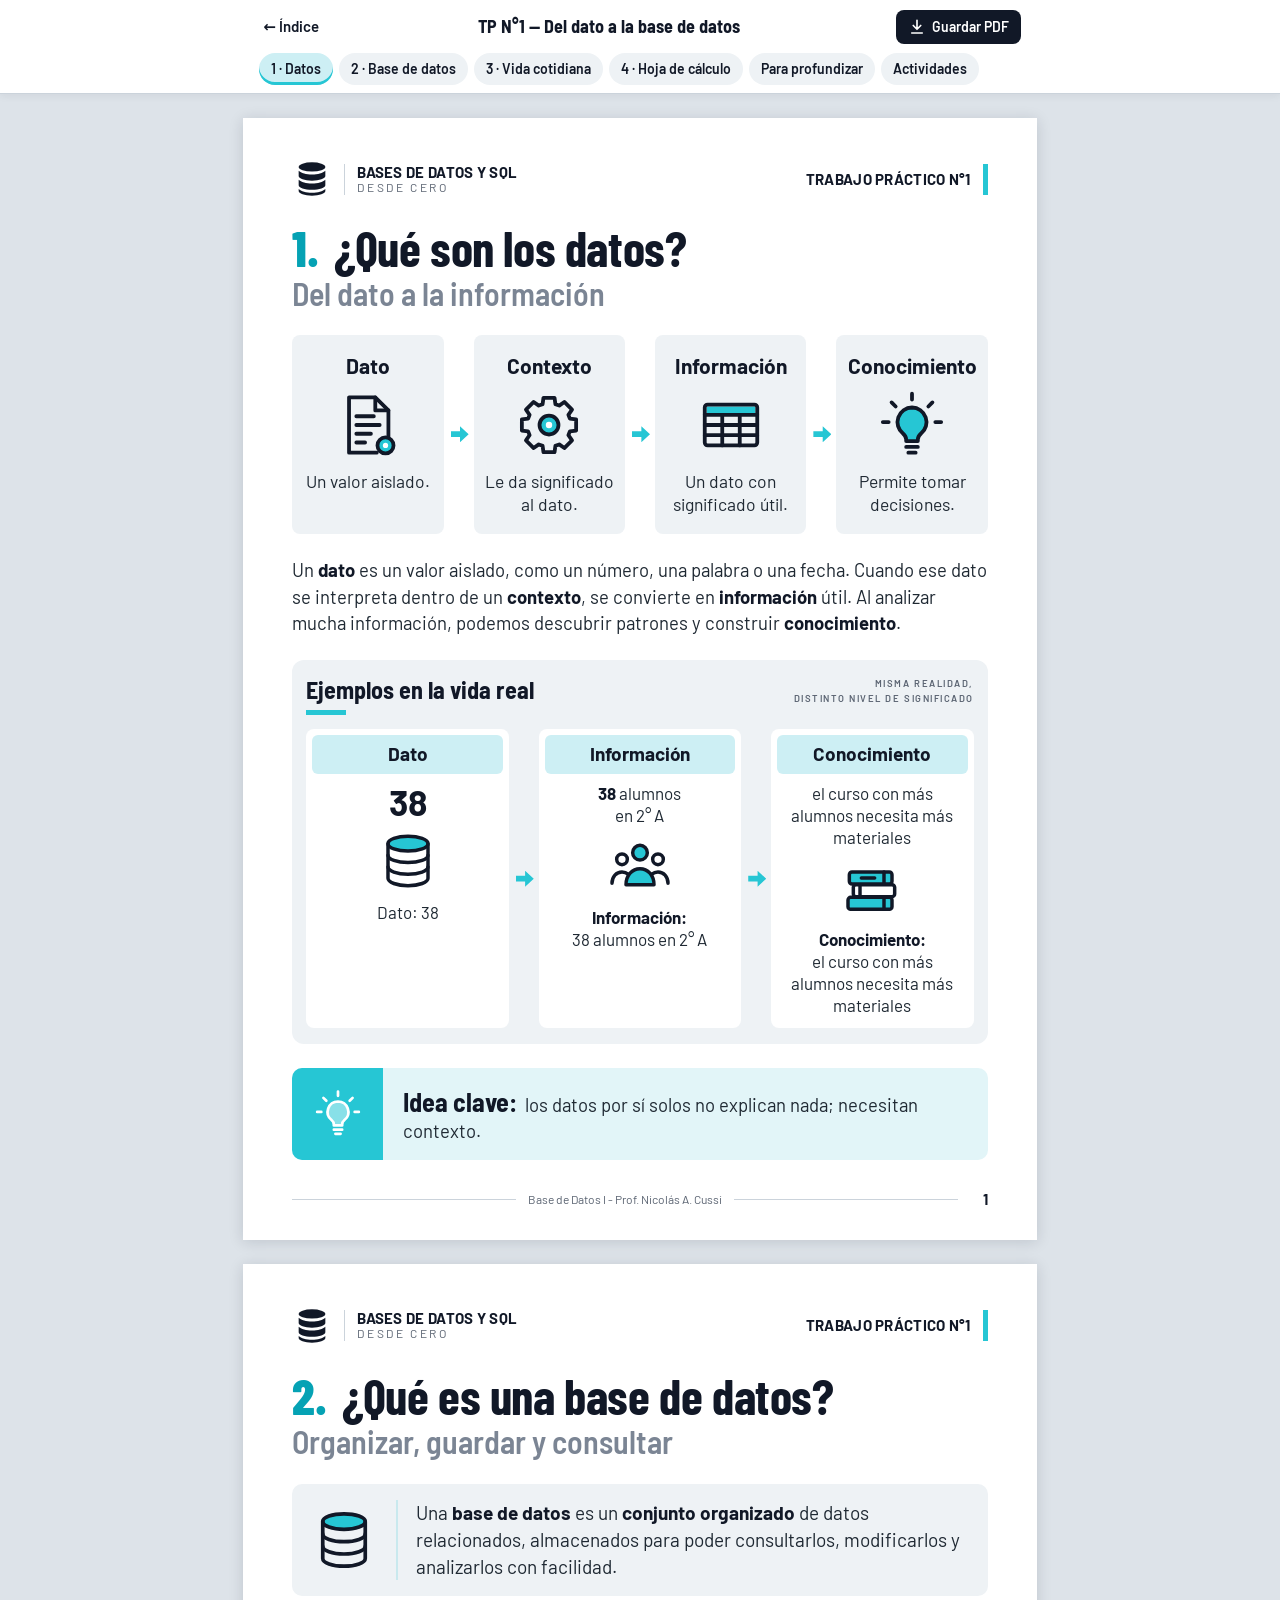
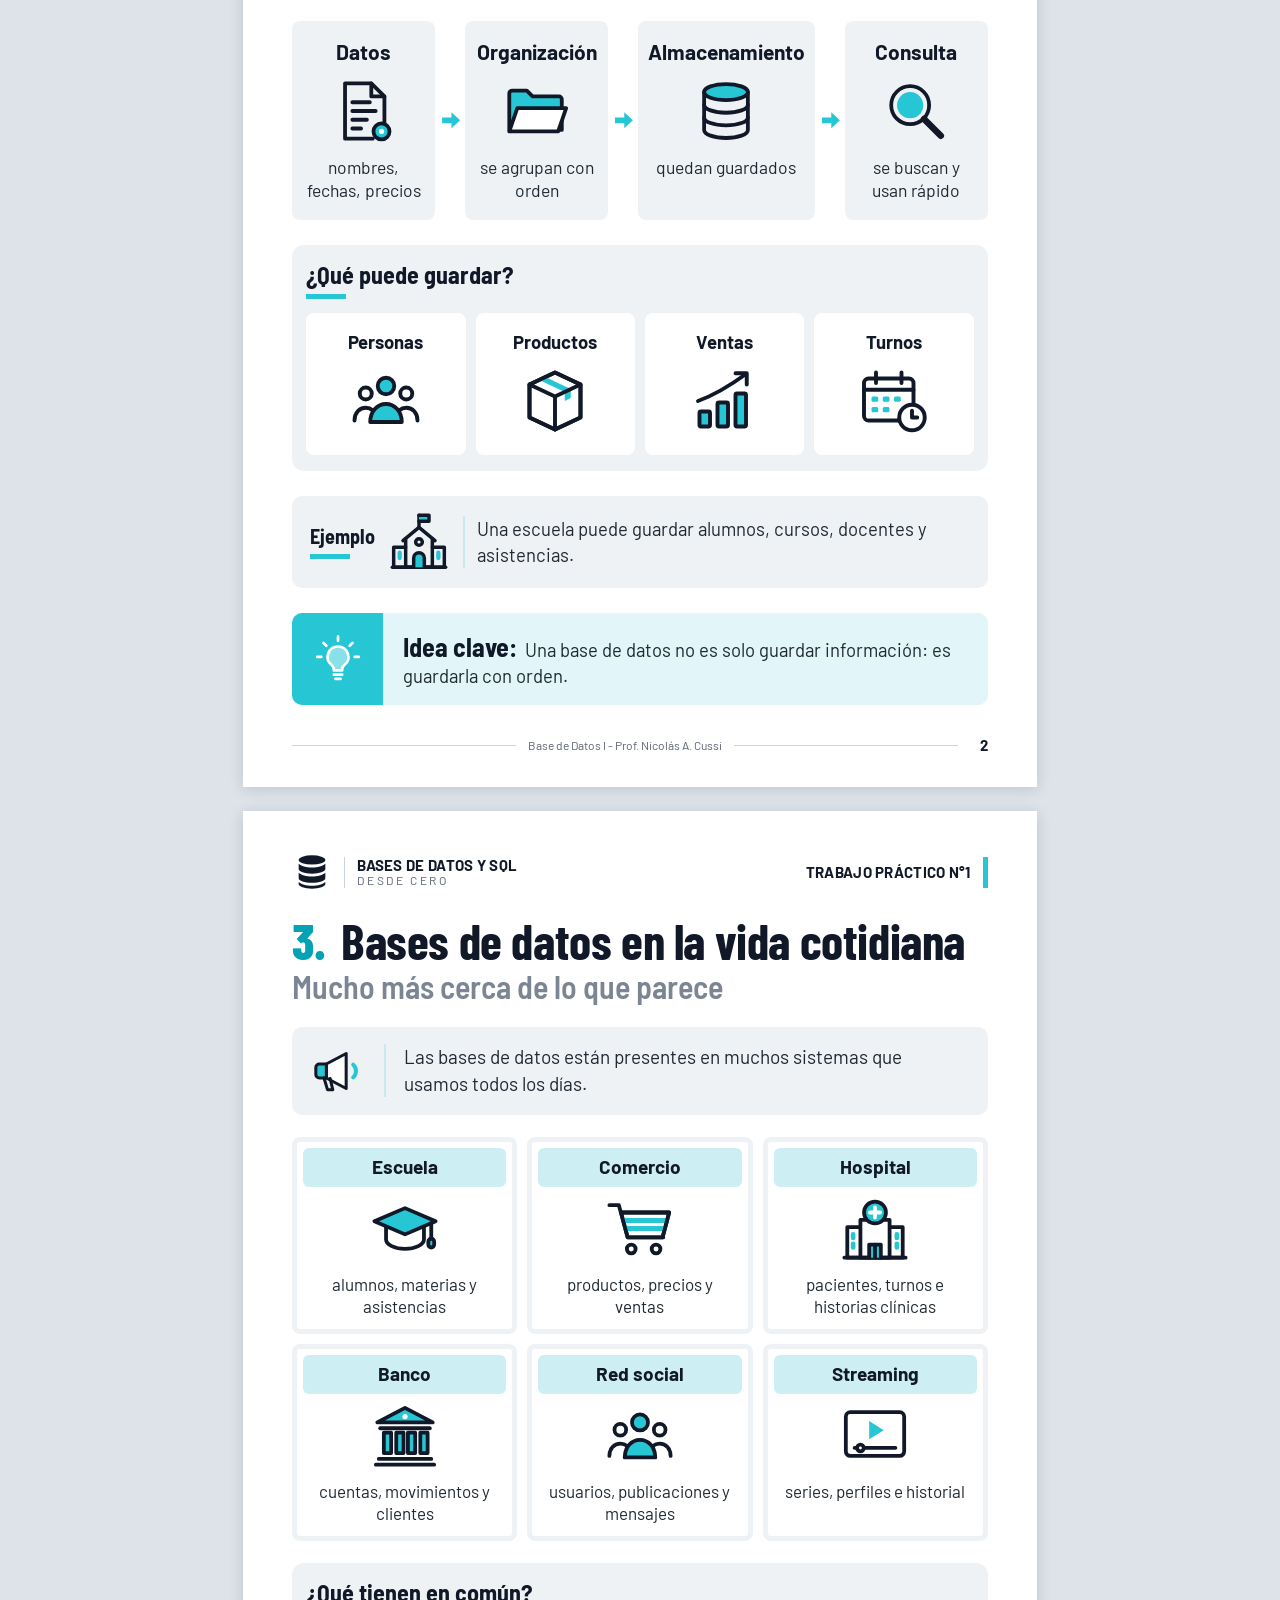
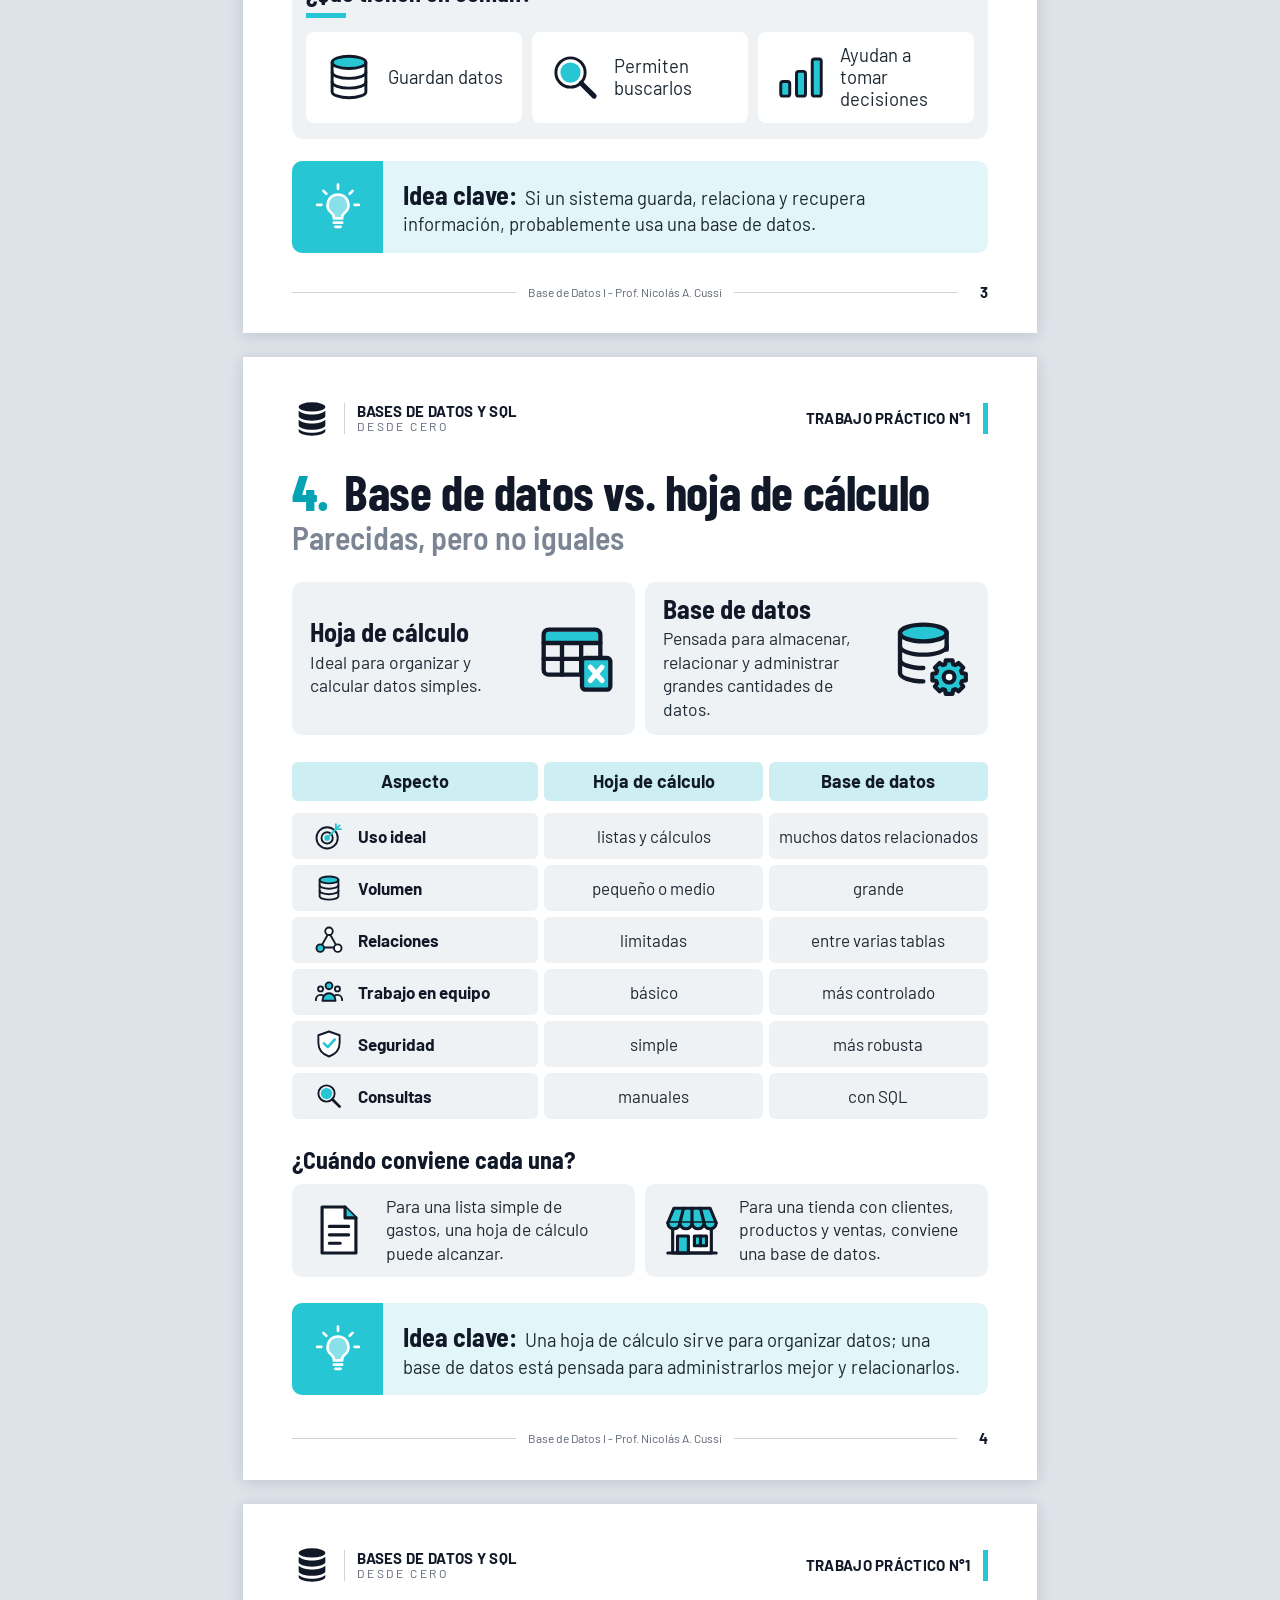
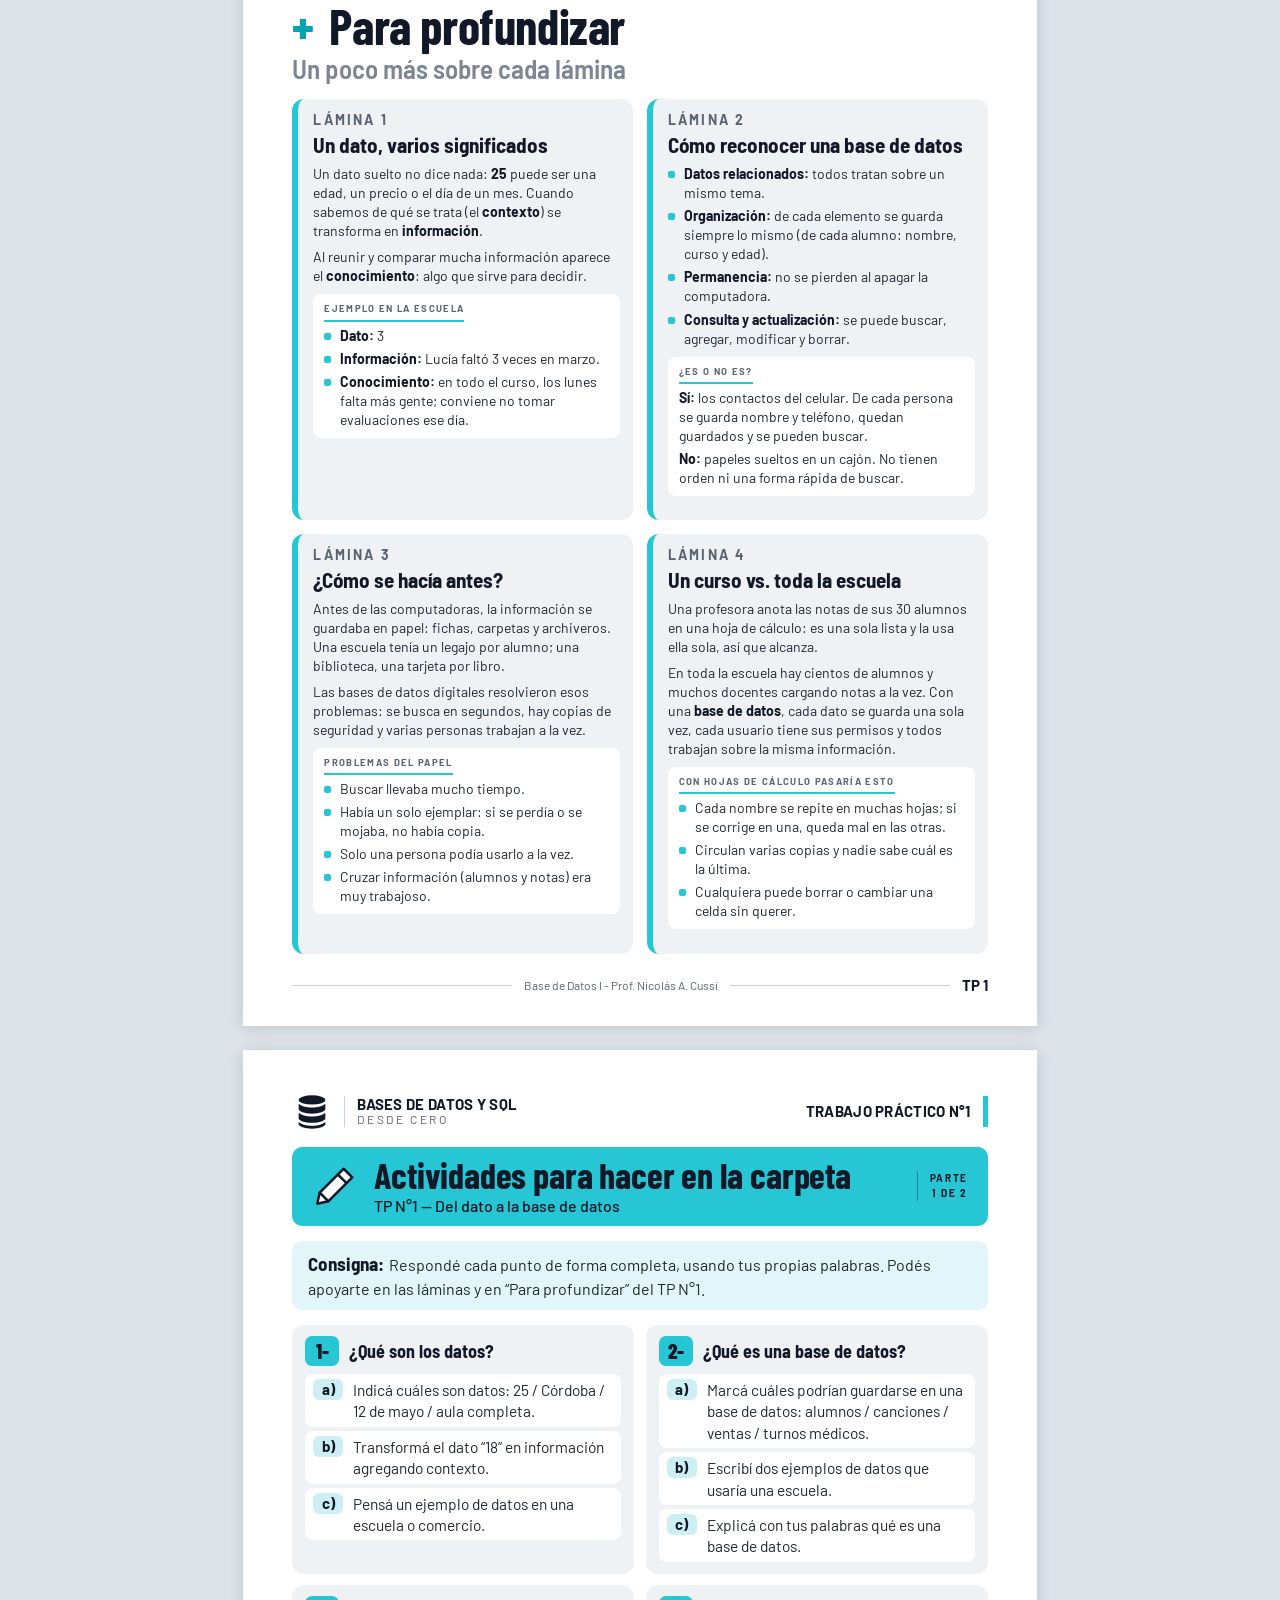
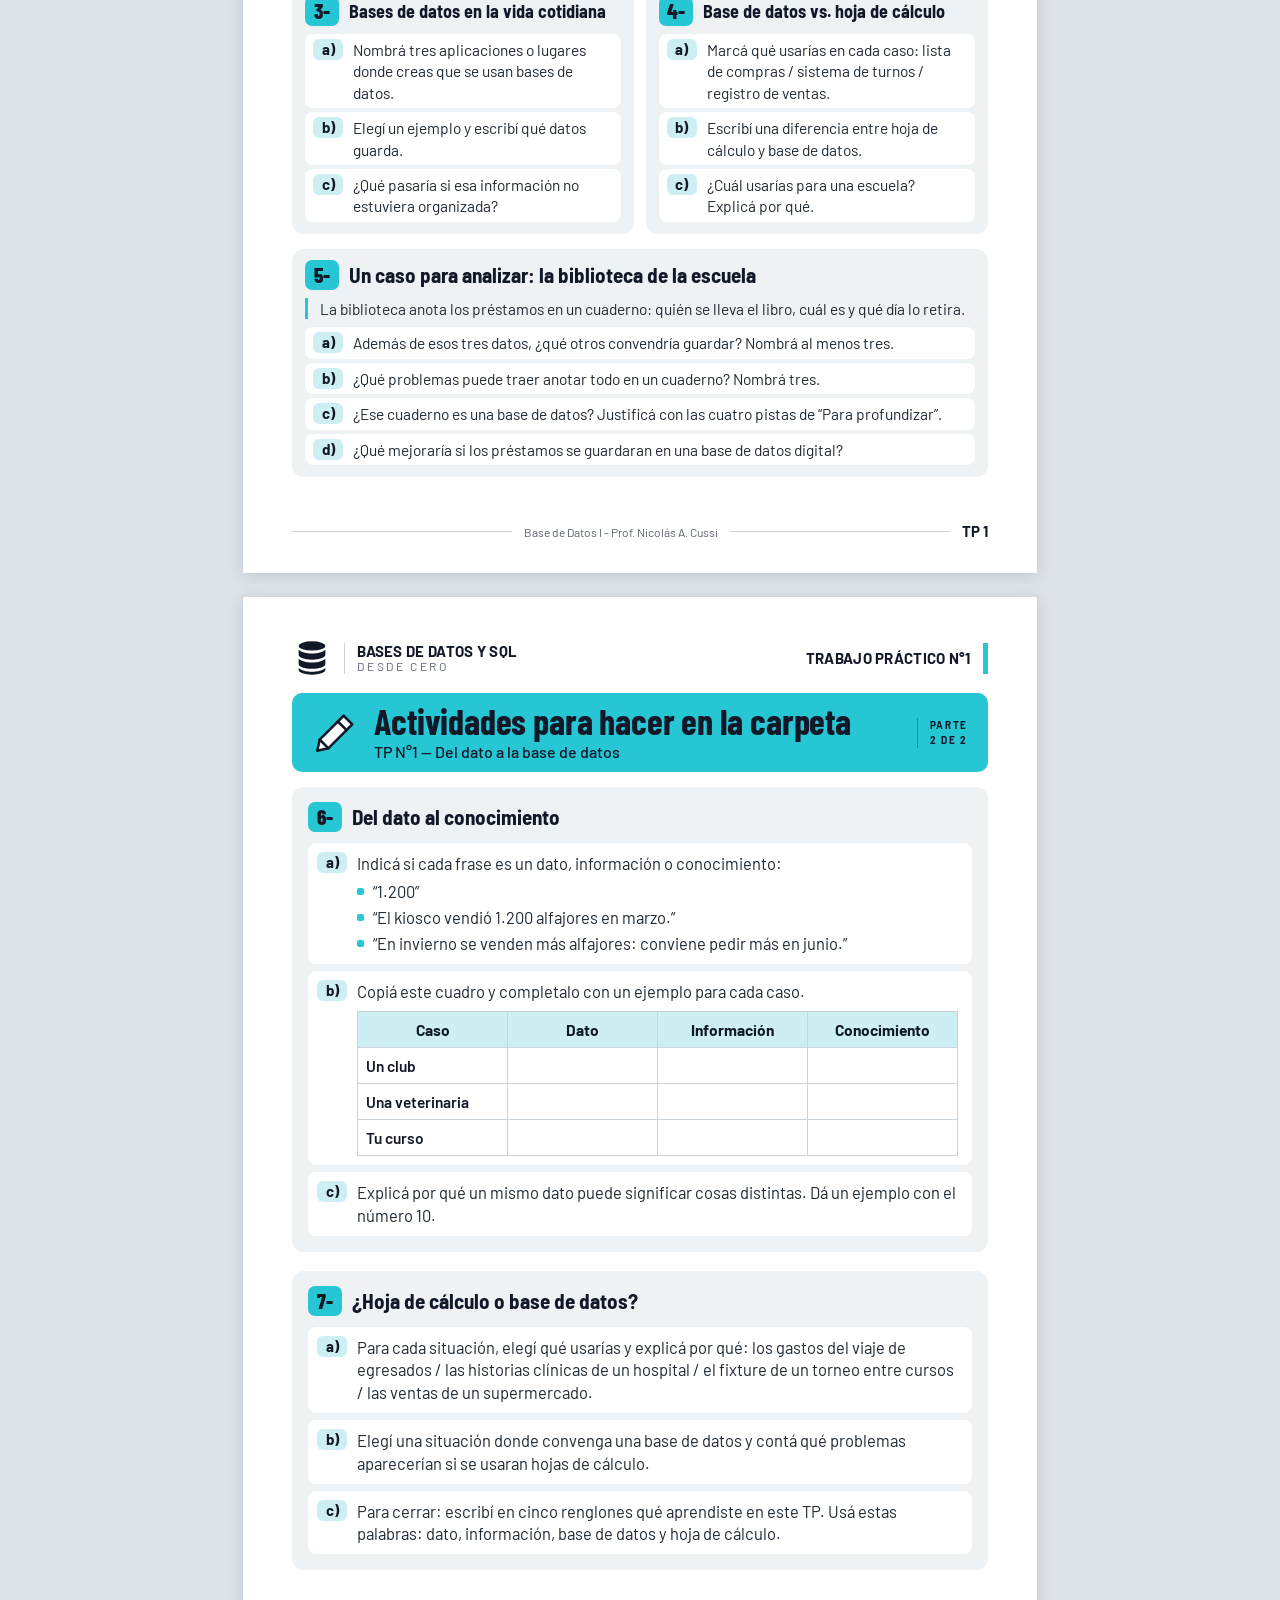
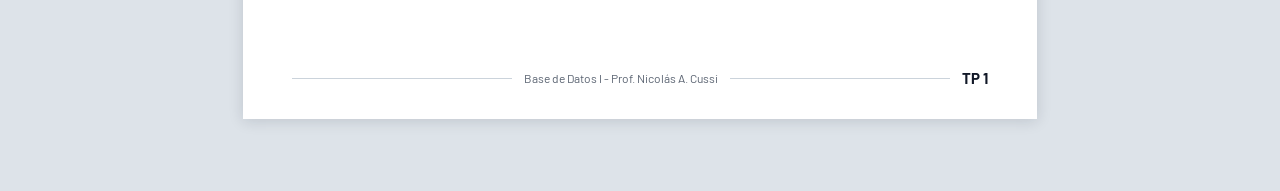
==== unidades/tp01.html @ 882440cb "Publica contenido inicial del cuadernillo" ====
<!DOCTYPE html>
<html lang="es-AR">
<head>
  <meta charset="utf-8">
  <meta name="viewport" content="width=device-width, initial-scale=1">
  <title>TP N°1 — Del dato a la base de datos · Base de Datos I</title>
  <meta name="description" content="TP N°1 de Base de Datos I: qué son los datos, qué es una base de datos, dónde se usan y en qué se diferencia de una hoja de cálculo. Prof. Nicolás A. Cussi.">
  <meta name="theme-color" content="#26C6D4">
  <link rel="preload" href="../assets/fonts/barlow-latin-400-normal.woff2" as="font" type="font/woff2" crossorigin>
  <link rel="preload" href="../assets/fonts/barlow-semi-condensed-latin-700-normal.woff2" as="font" type="font/woff2" crossorigin>
  <link rel="stylesheet" href="../assets/css/estilos.css">
</head>
<body data-tp="1">

<!-- ====== Íconos (SVG simples, rehechos a partir del PDF) ====== -->
<svg width="0" height="0" style="position:absolute" aria-hidden="true" focusable="false">
  <defs>
    <symbol id="i-db-solido" viewBox="0 0 48 48">
      <g style="fill:currentColor;stroke:none">
        <ellipse cx="24" cy="9.5" rx="16" ry="5.5"/>
        <path d="M8 14c2.8 2.9 9.1 4.5 16 4.5S37.2 16.9 40 14v6.5c0 3-7.2 5.5-16 5.5S8 23.5 8 20.5z"/>
        <path d="M8 25c2.8 2.9 9.1 4.5 16 4.5S37.2 27.9 40 25v6.5c0 3-7.2 5.5-16 5.5S8 34.5 8 31.5z"/>
        <path d="M8 36c2.8 2.9 9.1 4.5 16 4.5S37.2 38.9 40 36v2.5c0 3-7.2 5.5-16 5.5S8 41.5 8 38.5z"/>
      </g>
    </symbol>
    <symbol id="i-db" viewBox="0 0 48 48">
      <ellipse cx="24" cy="11" rx="15" ry="5.5" style="fill:var(--ac)"/>
      <path d="M9 11v26c0 3 6.7 5.5 15 5.5S39 40 39 37V11"/>
      <path d="M9 19.7c0 3 6.7 5.5 15 5.5s15-2.5 15-5.5M9 28.4c0 3 6.7 5.5 15 5.5s15-2.5 15-5.5"/>
    </symbol>
    <symbol id="i-doc" viewBox="0 0 48 48">
      <path d="M30 43H11V5h18l9 9v19"/>
      <path d="M29 5v9h9"/>
      <path d="M16 18h12M16 24h16M16 30h10M16 36h6"/>
      <circle cx="36" cy="38" r="5.5" style="fill:var(--ac)"/>
      <circle cx="36" cy="38" r="1.8" style="fill:#fff;stroke:none"/>
    </symbol>
    <symbol id="i-engranaje" viewBox="0 0 48 48">
      <path d="M38.3 19.6 42.6 20.2 42.6 27.8 38.3 28.4 37.3 31 39.8 34.5 34.5 39.8 31 37.3 28.4 38.3 27.8 42.6 20.2 42.6 19.6 38.3 17 37.3 13.5 39.8 8.2 34.5 10.7 31 9.7 28.4 5.4 27.8 5.4 20.2 9.7 19.6 10.7 17 8.2 13.5 13.5 8.2 17 10.7 19.6 9.7 20.2 5.4 27.8 5.4 28.4 9.7 31 10.7 34.5 8.2 39.8 13.5 37.3 17Z"/>
      <circle cx="24" cy="24" r="6.5" style="fill:var(--ac)"/>
      <circle cx="24" cy="24" r="2.2" style="fill:#fff;stroke:none"/>
    </symbol>
    <symbol id="i-tabla" viewBox="0 0 48 48">
      <path d="M7.3 11.3h33.4V17H7.3z" style="fill:var(--ac);stroke:none"/>
      <rect x="6" y="10" width="36" height="28" rx="2"/>
      <path d="M6 17h36M6 24h36M6 31h36M18 17v21M30 17v21"/>
    </symbol>
    <symbol id="i-foco" viewBox="0 0 48 48">
      <path d="M24 2.5v4M10 8.5l2.8 2.8M38 8.5l-2.8 2.8M4 22h4M40 22h4"/>
      <path d="M24 12a10 10 0 0 0-6.2 17.8c1.4 1.2 2.2 2.6 2.2 4.2v1h8v-1c0-1.6.8-3 2.2-4.2A10 10 0 0 0 24 12z" style="fill:var(--ac)"/>
      <path d="M20 39h8M21.5 43h5"/>
    </symbol>
    <symbol id="i-personas" viewBox="0 0 48 48">
      <circle cx="10.5" cy="19" r="4"/>
      <path d="M3 37c0-5 3.3-8.5 7.5-8.5 1.9 0 3.4.6 4.6 1.6"/>
      <circle cx="37.5" cy="19" r="4"/>
      <path d="M45 37c0-5-3.3-8.5-7.5-8.5-1.9 0-3.4.6-4.6 1.6"/>
      <circle cx="24" cy="14" r="5.5" style="fill:var(--ac)"/>
      <path d="M13.5 38c0-7 4.7-12 10.5-12s10.5 5 10.5 12z" style="fill:var(--ac)"/>
    </symbol>
    <symbol id="i-libros" viewBox="0 0 48 48">
      <rect x="6" y="31" width="33" height="9" rx="2" style="fill:var(--ac)"/>
      <path d="M33 31v9"/>
      <rect x="10" y="21.5" width="31" height="9" rx="2" style="fill:#fff"/>
      <path d="M15 21.5v9"/>
      <rect x="7" y="12" width="32" height="9" rx="2" style="fill:var(--ac)"/>
      <path d="M33 12v9M16 16.5h10" />
    </symbol>
    <symbol id="i-carpeta" viewBox="0 0 48 48">
      <path d="M5 37V12a2 2 0 0 1 2-2h10l4 4h18a2 2 0 0 1 2 2v21z" style="fill:var(--ac)"/>
      <path d="M5 38l5.5-16H44l-5.5 16z" style="fill:#fff"/>
    </symbol>
    <symbol id="i-lupa" viewBox="0 0 48 48">
      <circle cx="20" cy="20" r="9" style="fill:var(--ac);stroke:none"/>
      <circle cx="20" cy="20" r="13"/>
      <path d="M29.5 29.5 41 41" style="stroke-width:4.5"/>
    </symbol>
    <symbol id="i-caja" viewBox="0 0 48 48">
      <path d="M24 5l17 8v22l-17 8-17-8V13z" style="fill:#fff"/>
      <path d="M13.5 10 17.5 8 34.5 16 34.5 22 30.5 24 30.5 18z" style="fill:var(--ac);stroke:none"/>
      <path d="M24 5l17 8v22l-17 8-17-8V13z"/>
      <path d="M7 13l17 8 17-8M24 21v22"/>
    </symbol>
    <symbol id="i-ventas" viewBox="0 0 48 48">
      <rect x="7" y="31" width="7" height="10" rx="1" style="fill:var(--ac)"/>
      <rect x="19" y="25" width="7" height="16" rx="1" style="fill:var(--ac)"/>
      <rect x="31" y="19" width="7" height="22" rx="1" style="fill:var(--ac)"/>
      <path d="M6 24C17 20 27 14 38 6"/>
      <path d="M31 5.5h7.5V13"/>
    </symbol>
    <symbol id="i-turnos" viewBox="0 0 48 48">
      <rect x="4" y="9" width="33" height="28" rx="3"/>
      <path d="M4 16.5h33M12 5v7M29 5v7"/>
      <g style="fill:var(--ac);stroke:none">
        <rect x="9" y="21" width="4.5" height="3.5" rx="1"/><rect x="16.5" y="21" width="4.5" height="3.5" rx="1"/><rect x="24" y="21" width="4.5" height="3.5" rx="1"/>
        <rect x="9" y="28" width="4.5" height="3.5" rx="1"/><rect x="16.5" y="28" width="4.5" height="3.5" rx="1"/>
      </g>
      <circle cx="36" cy="35" r="8.5" style="fill:#fff"/>
      <path d="M36 30.5V35h3.5"/>
    </symbol>
    <symbol id="i-escuela" viewBox="0 0 48 48">
      <path d="M24 13V4"/>
      <path d="M24 4h7.5v4.5H24" style="fill:var(--ac)"/>
      <path d="M12 23 24 13l12 10"/>
      <path d="M14 21.5V43h20V21.5"/>
      <path d="M14 28H5v15h38V28h-9"/>
      <path d="M4 43h40"/>
      <path d="M20 43v-7a4 4 0 0 1 8 0v7" style="fill:var(--ac)"/>
      <circle cx="24" cy="24" r="2.5"/>
      <path d="M9.5 32v4M38.5 32v4" style="stroke:var(--ac);stroke-width:3.2"/>
    </symbol>
    <symbol id="i-megafono" viewBox="0 0 48 48">
      <path d="M14 18l17-9v30l-17-9z" style="fill:#fff"/>
      <path d="M8 18h6v12H8a3 3 0 0 1-3-3v-6a3 3 0 0 1 3-3z" style="fill:var(--ac)"/>
      <path d="M12 30l3 10h4.5l-2.2-9.5"/>
      <path d="M37 18.5a7.5 7.5 0 0 1 0 11" style="stroke:var(--ac);stroke-width:3.4"/>
    </symbol>
    <symbol id="i-birrete" viewBox="0 0 48 48">
      <path d="M11 22v8.5c0 3.5 6 6.5 13 6.5s13-3 13-6.5V22" style="fill:#fff"/>
      <path d="M24 9 3 18l21 9 21-9z" style="fill:var(--ac)"/>
      <path d="M42 19.5V30"/>
      <rect x="40" y="30" width="4" height="6" rx="2" style="fill:var(--ac)"/>
    </symbol>
    <symbol id="i-carrito" viewBox="0 0 48 48">
      <path d="M11 12h33l-4.5 17H15.5z" style="fill:#fff"/>
      <path d="M12.6 17.5h29.6M14 23h26.7" style="stroke:var(--ac);stroke-width:3.4"/>
      <path d="M3 7h6.5l6 22H40"/>
      <path d="M11 12h33l-4.5 17"/>
      <circle cx="18" cy="37" r="3"/><circle cx="35" cy="37" r="3"/>
    </symbol>
    <symbol id="i-hospital" viewBox="0 0 48 48">
      <path d="M14 22H5v21h38V22h-9" style="fill:#fff"/>
      <rect x="14" y="17" width="20" height="26" style="fill:#fff"/>
      <path d="M3 43h42"/>
      <path d="M20 43v-9h8v9" style="fill:var(--ac)"/>
      <path d="M24 34v9"/>
      <path d="M9 27v2.5M9 33.5V36M39 27v2.5M39 33.5V36" style="stroke:var(--ac);stroke-width:3.2"/>
      <circle cx="24" cy="12" r="7.5" style="fill:var(--ac)"/>
      <path d="M24 8.5v7M20.5 12h7" style="stroke:#fff;stroke-width:2.6"/>
    </symbol>
    <symbol id="i-banco" viewBox="0 0 48 48">
      <path d="M24 4 5 14h38z" style="fill:var(--ac)"/>
      <circle cx="24" cy="10" r="1.8" style="fill:#fff;stroke:none"/>
      <path d="M7 18h34"/>
      <g style="fill:var(--ac)">
        <rect x="9.5" y="21" width="5" height="14"/><rect x="18" y="21" width="5" height="14"/>
        <rect x="26" y="21" width="5" height="14"/><rect x="34.5" y="21" width="5" height="14"/>
      </g>
      <path d="M6 39h36M4 43h40"/>
    </symbol>
    <symbol id="i-streaming" viewBox="0 0 48 48">
      <rect x="4" y="7" width="40" height="30" rx="3"/>
      <path d="M20 13v12.5L30 19.3z" style="fill:var(--ac);stroke:none"/>
      <path d="M10 31.5h28"/>
      <circle cx="14" cy="31.5" r="2.3" style="fill:#fff"/>
    </symbol>
    <symbol id="i-barras" viewBox="0 0 48 48">
      <rect x="6" y="28" width="8" height="13" rx="2" style="fill:var(--ac)"/>
      <rect x="20" y="19" width="8" height="22" rx="2" style="fill:var(--ac)"/>
      <rect x="34" y="8" width="8" height="33" rx="2" style="fill:var(--ac)"/>
    </symbol>
    <symbol id="i-planilla" viewBox="0 0 48 48">
      <path d="M5.3 8.3h31.4V15H5.3z" style="fill:var(--ac);stroke:none"/>
      <rect x="4" y="7" width="34" height="27" rx="3"/>
      <path d="M4 15h34M4 24.5h34M15 15v19M26.5 15v19"/>
      <rect x="27" y="24" width="17" height="19" rx="2" style="fill:var(--ac)"/>
      <path d="M32 29.5l7 8M39 29.5l-7 8" style="stroke:#fff;stroke-width:3"/>
    </symbol>
    <symbol id="i-db-engranaje" viewBox="0 0 48 48">
      <ellipse cx="20" cy="9" rx="14" ry="5" style="fill:var(--ac)"/>
      <path d="M6 9v24c0 2.8 6.3 5 14 5"/>
      <path d="M34 9v10"/>
      <path d="M6 17c0 2.8 6.3 5 14 5s14-2.2 14-5M6 25c0 2.8 6.3 5 14 5"/>
      <g transform="translate(22.5 22.5) scale(.54)" style="stroke-width:4.6">
        <path d="M38.3 19.6 42.6 20.2 42.6 27.8 38.3 28.4 37.3 31 39.8 34.5 34.5 39.8 31 37.3 28.4 38.3 27.8 42.6 20.2 42.6 19.6 38.3 17 37.3 13.5 39.8 8.2 34.5 10.7 31 9.7 28.4 5.4 27.8 5.4 20.2 9.7 19.6 10.7 17 8.2 13.5 13.5 8.2 17 10.7 19.6 9.7 20.2 5.4 27.8 5.4 28.4 9.7 31 10.7 34.5 8.2 39.8 13.5 37.3 17Z" style="fill:var(--ac)"/>
        <circle cx="24" cy="24" r="6" style="fill:#fff"/>
      </g>
    </symbol>
    <symbol id="i-objetivo" viewBox="0 0 48 48">
      <circle cx="21" cy="27" r="17"/>
      <circle cx="21" cy="27" r="9"/>
      <circle cx="21" cy="27" r="3" style="fill:var(--ac);stroke:var(--ac)"/>
      <path d="M21 27 41 7" style="stroke:var(--ac)"/>
      <path d="M35 5v8h8" style="stroke:var(--ac)"/>
    </symbol>
    <symbol id="i-nodos" viewBox="0 0 48 48">
      <path d="M24 12 11 35M24 12l13 23M11 36h26"/>
      <circle cx="24" cy="10" r="6" style="fill:#fff"/>
      <circle cx="10" cy="37" r="6" style="fill:var(--ac)"/>
      <circle cx="38" cy="37" r="6" style="fill:#fff"/>
    </symbol>
    <symbol id="i-escudo" viewBox="0 0 48 48">
      <path d="M24 4 7 10v12c0 11 7 18.500 17 22 10-3.500 17-11 17-22V10z" style="fill:#fff"/>
      <path d="M16 23l6 6 11-12" style="stroke:var(--ac);stroke-width:4.5"/>
    </symbol>
    <symbol id="i-hoja" viewBox="0 0 48 48">
      <path d="M10 5h19l9 9v29H10z" style="fill:#fff"/>
      <path d="M29 5v9h9" style="fill:var(--ac)"/>
      <path d="M16 21h16M16 28h16M16 35h9"/>
    </symbol>
    <symbol id="i-tienda" viewBox="0 0 48 48">
      <path d="M8 22v21h32V22" style="fill:#fff"/>
      <path d="M9 6h30l5 12H4z" style="fill:var(--ac)"/>
      <path d="M4 18a5 5 0 0 0 10 0 5 5 0 0 0 10 0 5 5 0 0 0 10 0 5 5 0 0 0 10 0" style="fill:var(--ac)"/>
      <path d="M17 6l-3 12M24 6v12M31 6l3 12"/>
      <rect x="12" y="29" width="9" height="14" style="fill:var(--ac)"/>
      <rect x="26" y="29" width="10" height="8" style="fill:var(--ac)"/>
      <path d="M31 29v8M4 43h40"/>
    </symbol>
    <symbol id="i-lapiz" viewBox="0 0 48 48">
      <path d="M33 6l9 9-25 25-9-9z" style="fill:var(--ac)"/>
      <path d="M8 31 5.5 42.5 17 40z" style="fill:#fff"/>
      <path d="M27 12l9 9"/>
    </symbol>
    <symbol id="i-descarga" viewBox="0 0 24 24">
      <path d="M12 3v12M7 10l5 5 5-5M5 20h14"/>
    </symbol>
  </defs>
</svg>

<a class="saltar" href="#contenido">Saltar al contenido</a>

<header class="barra">
  <div class="barra__fila">
    <a class="barra__volver" href="../index.html">← Índice</a>
    <span class="barra__titulo">TP N°1 — Del dato a la base de datos</span>
    <button class="boton" type="button" data-imprimir aria-label="Guardar en PDF">
      <svg aria-hidden="true" focusable="false"><use href="#i-descarga"/></svg><span><span class="boton__largo">Guardar </span>PDF</span>
    </button>
  </div>
  <nav class="partes" aria-label="Partes del TP N°1">
    <a href="#pag-1">1 · Datos</a>
    <a href="#pag-2">2 · Base de datos</a>
    <a href="#pag-3">3 · Vida cotidiana</a>
    <a href="#pag-4">4 · Hoja de cálculo</a>
    <a href="#profundizar">Para profundizar</a>
    <a href="#actividades">Actividades</a>
  </nav>
</header>

<main id="contenido" class="laminas">
  <h1 class="sr-only">TP N°1 — Del dato a la base de datos</h1>

  <!-- =================== LÁMINA 1 =================== -->
  <article class="lamina" id="pag-1" aria-labelledby="t1">
    <div class="cab" aria-hidden="true">
      <svg class="cab__logo"><use href="#i-db-solido"/></svg>
      <div class="cab__marca"><b>BASES DE DATOS Y SQL</b><span>DESDE CERO</span></div>
      <div class="cab__lema">TRABAJO PRÁCTICO <span class="cab__lema-n">N°1</span></div>
      <span class="cab__raya"></span>
    </div>

    <div class="tit">
      <h2 class="tit__h" id="t1"><span class="tit__num">1.</span> ¿Qué son los datos?</h2>
      <p class="tit__sub">Del dato a la información</p>
    </div>

    <ol class="secuencia">
      <li class="paso"><h3>Dato</h3><svg class="ico" aria-hidden="true" focusable="false"><use href="#i-doc"/></svg><p>Un valor aislado.</p></li>
      <li class="paso"><h3>Contexto</h3><svg class="ico" aria-hidden="true" focusable="false"><use href="#i-engranaje"/></svg><p>Le da significado al dato.</p></li>
      <li class="paso"><h3>Información</h3><svg class="ico" aria-hidden="true" focusable="false"><use href="#i-tabla"/></svg><p>Un dato con significado útil.</p></li>
      <li class="paso"><h3>Conocimiento</h3><svg class="ico" aria-hidden="true" focusable="false"><use href="#i-foco"/></svg><p>Permite tomar decisiones.</p></li>
    </ol>

    <p class="texto">Un <strong>dato</strong> es un valor aislado, como un número, una palabra o una fecha. Cuando ese dato se interpreta dentro de un <strong>contexto</strong>, se convierte en <strong>información</strong> útil. Al analizar mucha información, podemos descubrir patrones y construir <strong>conocimiento</strong>.</p>

    <section class="panel" aria-labelledby="ej1">
      <div class="panel__cab">
        <h3 class="subtitulo" id="ej1">Ejemplos en la vida real</h3>
        <p class="panel__nota">Misma realidad,<br>distinto nivel de significado</p>
      </div>
      <ol class="secuencia ejemplos">
        <li class="tarjeta">
          <h4 class="tarjeta__cab">Dato</h4>
          <p class="grande">38</p>
          <svg class="ico ico--l" aria-hidden="true" focusable="false"><use href="#i-db"/></svg>
          <p>Dato: 38</p>
        </li>
        <li class="tarjeta">
          <h4 class="tarjeta__cab">Información</h4>
          <p><strong>38</strong> alumnos<br>en 2° A</p>
          <svg class="ico ico--l" aria-hidden="true" focusable="false"><use href="#i-personas"/></svg>
          <p><strong>Información:</strong><br>38 alumnos en 2° A</p>
        </li>
        <li class="tarjeta">
          <h4 class="tarjeta__cab">Conocimiento</h4>
          <p>el curso con más alumnos necesita más materiales</p>
          <svg class="ico ico--l" aria-hidden="true" focusable="false"><use href="#i-libros"/></svg>
          <p><strong>Conocimiento:</strong><br>el curso con más alumnos necesita más materiales</p>
        </li>
      </ol>
    </section>

    <aside class="idea" aria-label="Idea clave">
      <span class="idea__ico"><svg class="ico" aria-hidden="true" focusable="false"><use href="#i-foco"/></svg></span>
      <p><strong>Idea clave:</strong> los datos por sí solos no explican nada; necesitan contexto.</p>
    </aside>

    <footer class="pie">
      <span class="pie__linea"></span>
      <span>Base de Datos I - Prof. Nicolás A. Cussi</span>
      <span class="pie__linea"></span>
      <span class="pie__num" aria-label="Página 1">1</span>
    </footer>
  </article>

  <!-- =================== LÁMINA 2 =================== -->
  <article class="lamina" id="pag-2" aria-labelledby="t2">
    <div class="cab" aria-hidden="true">
      <svg class="cab__logo"><use href="#i-db-solido"/></svg>
      <div class="cab__marca"><b>BASES DE DATOS Y SQL</b><span>DESDE CERO</span></div>
      <div class="cab__lema">TRABAJO PRÁCTICO <span class="cab__lema-n">N°1</span></div>
      <span class="cab__raya"></span>
    </div>

    <div class="tit">
      <h2 class="tit__h" id="t2"><span class="tit__num">2.</span> ¿Qué es una base de datos?</h2>
      <p class="tit__sub">Organizar, guardar y consultar</p>
    </div>

    <div class="intro">
      <svg class="ico ico--xl" aria-hidden="true" focusable="false"><use href="#i-db"/></svg>
      <p>Una <strong>base de datos</strong> es un <strong>conjunto organizado</strong> de datos relacionados, almacenados para poder consultarlos, modificarlos y analizarlos con facilidad.</p>
    </div>

    <ol class="secuencia">
      <li class="paso"><h3>Datos</h3><svg class="ico" aria-hidden="true" focusable="false"><use href="#i-doc"/></svg><p>nombres, fechas, precios</p></li>
      <li class="paso"><h3>Organización</h3><svg class="ico" aria-hidden="true" focusable="false"><use href="#i-carpeta"/></svg><p>se agrupan con orden</p></li>
      <li class="paso"><h3>Almacenamiento</h3><svg class="ico" aria-hidden="true" focusable="false"><use href="#i-db"/></svg><p>quedan guardados</p></li>
      <li class="paso"><h3>Consulta</h3><svg class="ico" aria-hidden="true" focusable="false"><use href="#i-lupa"/></svg><p>se buscan y usan rápido</p></li>
    </ol>

    <section class="panel" aria-labelledby="g2">
      <div class="panel__cab"><h3 class="subtitulo" id="g2">¿Qué puede guardar?</h3></div>
      <ul class="mosaico">
        <li>Personas<svg class="ico ico--xl" aria-hidden="true" focusable="false"><use href="#i-personas"/></svg></li>
        <li>Productos<svg class="ico ico--xl" aria-hidden="true" focusable="false"><use href="#i-caja"/></svg></li>
        <li>Ventas<svg class="ico ico--xl" aria-hidden="true" focusable="false"><use href="#i-ventas"/></svg></li>
        <li>Turnos<svg class="ico ico--xl" aria-hidden="true" focusable="false"><use href="#i-turnos"/></svg></li>
      </ul>
    </section>

    <div class="ejemplo">
      <h3 class="subtitulo">Ejemplo</h3>
      <svg class="ico ico--l" aria-hidden="true" focusable="false"><use href="#i-escuela"/></svg>
      <p>Una escuela puede guardar alumnos, cursos, docentes y asistencias.</p>
    </div>

    <aside class="idea" aria-label="Idea clave">
      <span class="idea__ico"><svg class="ico" aria-hidden="true" focusable="false"><use href="#i-foco"/></svg></span>
      <p><strong>Idea clave:</strong> Una base de datos no es solo guardar información: es guardarla con orden.</p>
    </aside>

    <footer class="pie">
      <span class="pie__linea"></span>
      <span>Base de Datos I - Prof. Nicolás A. Cussi</span>
      <span class="pie__linea"></span>
      <span class="pie__num" aria-label="Página 2">2</span>
    </footer>
  </article>

  <!-- =================== LÁMINA 3 =================== -->
  <article class="lamina" id="pag-3" aria-labelledby="t3">
    <div class="cab" aria-hidden="true">
      <svg class="cab__logo"><use href="#i-db-solido"/></svg>
      <div class="cab__marca"><b>BASES DE DATOS Y SQL</b><span>DESDE CERO</span></div>
      <div class="cab__lema">TRABAJO PRÁCTICO <span class="cab__lema-n">N°1</span></div>
      <span class="cab__raya"></span>
    </div>

    <div class="tit">
      <h2 class="tit__h" id="t3"><span class="tit__num">3.</span> Bases de datos en la vida cotidiana</h2>
      <p class="tit__sub">Mucho más cerca de lo que parece</p>
    </div>

    <div class="intro">
      <svg class="ico ico--l" aria-hidden="true" focusable="false"><use href="#i-megafono"/></svg>
      <p>Las bases de datos están presentes en muchos sistemas que usamos todos los días.</p>
    </div>

    <ul class="ambitos">
      <li class="tarjeta"><h3 class="tarjeta__cab">Escuela</h3><svg class="ico ico--xl" aria-hidden="true" focusable="false"><use href="#i-birrete"/></svg><p>alumnos, materias y asistencias</p></li>
      <li class="tarjeta"><h3 class="tarjeta__cab">Comercio</h3><svg class="ico ico--xl" aria-hidden="true" focusable="false"><use href="#i-carrito"/></svg><p>productos, precios y ventas</p></li>
      <li class="tarjeta"><h3 class="tarjeta__cab">Hospital</h3><svg class="ico ico--xl" aria-hidden="true" focusable="false"><use href="#i-hospital"/></svg><p>pacientes, turnos e historias clínicas</p></li>
      <li class="tarjeta"><h3 class="tarjeta__cab">Banco</h3><svg class="ico ico--xl" aria-hidden="true" focusable="false"><use href="#i-banco"/></svg><p>cuentas, movimientos y clientes</p></li>
      <li class="tarjeta"><h3 class="tarjeta__cab">Red social</h3><svg class="ico ico--xl" aria-hidden="true" focusable="false"><use href="#i-personas"/></svg><p>usuarios, publicaciones y mensajes</p></li>
      <li class="tarjeta"><h3 class="tarjeta__cab">Streaming</h3><svg class="ico ico--xl" aria-hidden="true" focusable="false"><use href="#i-streaming"/></svg><p>series, perfiles e historial</p></li>
    </ul>

    <section class="panel" aria-labelledby="c3">
      <div class="panel__cab"><h3 class="subtitulo" id="c3">¿Qué tienen en común?</h3></div>
      <ul class="comun">
        <li><svg class="ico" aria-hidden="true" focusable="false"><use href="#i-db"/></svg>Guardan datos</li>
        <li><svg class="ico" aria-hidden="true" focusable="false"><use href="#i-lupa"/></svg>Permiten buscarlos</li>
        <li><svg class="ico" aria-hidden="true" focusable="false"><use href="#i-barras"/></svg>Ayudan a tomar decisiones</li>
      </ul>
    </section>

    <aside class="idea" aria-label="Idea clave">
      <span class="idea__ico"><svg class="ico" aria-hidden="true" focusable="false"><use href="#i-foco"/></svg></span>
      <p><strong>Idea clave:</strong> Si un sistema guarda, relaciona y recupera información, probablemente usa una base de datos.</p>
    </aside>

    <footer class="pie">
      <span class="pie__linea"></span>
      <span>Base de Datos I - Prof. Nicolás A. Cussi</span>
      <span class="pie__linea"></span>
      <span class="pie__num" aria-label="Página 3">3</span>
    </footer>
  </article>

  <!-- =================== LÁMINA 4 =================== -->
  <article class="lamina" id="pag-4" aria-labelledby="t4">
    <div class="cab" aria-hidden="true">
      <svg class="cab__logo"><use href="#i-db-solido"/></svg>
      <div class="cab__marca"><b>BASES DE DATOS Y SQL</b><span>DESDE CERO</span></div>
      <div class="cab__lema">TRABAJO PRÁCTICO <span class="cab__lema-n">N°1</span></div>
      <span class="cab__raya"></span>
    </div>

    <div class="tit">
      <h2 class="tit__h" id="t4"><span class="tit__num">4.</span> Base de datos vs. hoja de cálculo</h2>
      <p class="tit__sub">Parecidas, pero no iguales</p>
    </div>

    <ul class="comparar">
      <li><div><h3>Hoja de cálculo</h3><p>Ideal para organizar y calcular datos simples.</p></div><svg class="ico ico--xl" aria-hidden="true" focusable="false"><use href="#i-planilla"/></svg></li>
      <li><div><h3>Base de datos</h3><p>Pensada para almacenar, relacionar y administrar grandes cantidades de datos.</p></div><svg class="ico ico--xl" aria-hidden="true" focusable="false"><use href="#i-db-engranaje"/></svg></li>
    </ul>

    <table class="tabla-comp">
      <caption class="sr-only">Comparación entre una hoja de cálculo y una base de datos</caption>
      <thead>
        <tr><th scope="col">Aspecto</th><th scope="col">Hoja de cálculo</th><th scope="col">Base de datos</th></tr>
      </thead>
      <tbody>
        <tr><th scope="row"><span><svg class="ico" aria-hidden="true" focusable="false"><use href="#i-objetivo"/></svg>Uso ideal</span></th><td>listas y cálculos</td><td>muchos datos relacionados</td></tr>
        <tr><th scope="row"><span><svg class="ico" aria-hidden="true" focusable="false"><use href="#i-db"/></svg>Volumen</span></th><td>pequeño o medio</td><td>grande</td></tr>
        <tr><th scope="row"><span><svg class="ico" aria-hidden="true" focusable="false"><use href="#i-nodos"/></svg>Relaciones</span></th><td>limitadas</td><td>entre varias tablas</td></tr>
        <tr><th scope="row"><span><svg class="ico" aria-hidden="true" focusable="false"><use href="#i-personas"/></svg>Trabajo en equipo</span></th><td>básico</td><td>más controlado</td></tr>
        <tr><th scope="row"><span><svg class="ico" aria-hidden="true" focusable="false"><use href="#i-escudo"/></svg>Seguridad</span></th><td>simple</td><td>más robusta</td></tr>
        <tr><th scope="row"><span><svg class="ico" aria-hidden="true" focusable="false"><use href="#i-lupa"/></svg>Consultas</span></th><td>manuales</td><td>con SQL</td></tr>
      </tbody>
    </table>

    <section aria-labelledby="c4">
      <h3 class="subtitulo sin-raya" id="c4">¿Cuándo conviene cada una?</h3>
      <ul class="cuando">
        <li><svg class="ico ico--l" aria-hidden="true" focusable="false"><use href="#i-hoja"/></svg><span>Para una lista simple de gastos, una hoja de cálculo puede alcanzar.</span></li>
        <li><svg class="ico ico--l" aria-hidden="true" focusable="false"><use href="#i-tienda"/></svg><span>Para una tienda con clientes, productos y ventas, conviene una base de datos.</span></li>
      </ul>
    </section>

    <aside class="idea" aria-label="Idea clave">
      <span class="idea__ico"><svg class="ico" aria-hidden="true" focusable="false"><use href="#i-foco"/></svg></span>
      <p><strong>Idea clave:</strong> Una hoja de cálculo sirve para organizar datos; una base de datos está pensada para administrarlos mejor y relacionarlos.</p>
    </aside>

    <footer class="pie">
      <span class="pie__linea"></span>
      <span>Base de Datos I - Prof. Nicolás A. Cussi</span>
      <span class="pie__linea"></span>
      <span class="pie__num" aria-label="Página 4">4</span>
    </footer>
  </article>

  <!-- =================== PARA PROFUNDIZAR (contenido nuevo, no está en el PDF) =================== -->
  <article class="lamina lamina--pf" id="profundizar" aria-labelledby="tpf" data-origen="nuevo">
    <div class="cab" aria-hidden="true">
      <svg class="cab__logo"><use href="#i-db-solido"/></svg>
      <div class="cab__marca"><b>BASES DE DATOS Y SQL</b><span>DESDE CERO</span></div>
      <div class="cab__lema">TRABAJO PRÁCTICO <span class="cab__lema-n">N°1</span></div>
      <span class="cab__raya"></span>
    </div>

    <div class="tit">
      <h2 class="tit__h" id="tpf"><span class="tit__num">+</span> Para profundizar</h2>
      <p class="tit__sub">Un poco más sobre cada lámina</p>
    </div>

    <div class="pf-grid">
    <section class="pf" aria-labelledby="pf1">
      <p class="pf__etiqueta">Lámina 1</p>
      <h3 class="pf__titulo" id="pf1">Un dato, varios significados</h3>
      <div class="pf__cols">
        <div class="pf__texto">
          <p>Un dato suelto no dice nada: <strong>25</strong> puede ser una edad, un precio o el día de un mes. Cuando sabemos de qué se trata (el <strong>contexto</strong>) se transforma en <strong>información</strong>.</p>
          <p>Al reunir y comparar mucha información aparece el <strong>conocimiento</strong>: algo que sirve para decidir.</p>
        </div>
        <div class="pf__caja">
          <h4>Ejemplo en la escuela</h4>
          <ul class="pf__lista">
            <li><strong>Dato:</strong> 3</li>
            <li><strong>Información:</strong> Lucía faltó 3 veces en marzo.</li>
            <li><strong>Conocimiento:</strong> en todo el curso, los lunes falta más gente; conviene no tomar evaluaciones ese día.</li>
          </ul>
        </div>
      </div>
    </section>

    <section class="pf" aria-labelledby="pf2">
      <p class="pf__etiqueta">Lámina 2</p>
      <h3 class="pf__titulo" id="pf2">Cómo reconocer una base de datos</h3>
      <div class="pf__cols">
        <ul class="pf__lista">
          <li><strong>Datos relacionados:</strong> todos tratan sobre un mismo tema.</li>
          <li><strong>Organización:</strong> de cada elemento se guarda siempre lo mismo (de cada alumno: nombre, curso y edad).</li>
          <li><strong>Permanencia:</strong> no se pierden al apagar la computadora.</li>
          <li><strong>Consulta y actualización:</strong> se puede buscar, agregar, modificar y borrar.</li>
        </ul>
        <div class="pf__caja">
          <h4>¿Es o no es?</h4>
          <p><strong>Sí:</strong> los contactos del celular. De cada persona se guarda nombre y teléfono, quedan guardados y se pueden buscar.</p>
          <p><strong>No:</strong> papeles sueltos en un cajón. No tienen orden ni una forma rápida de buscar.</p>
        </div>
      </div>
    </section>

    <section class="pf" aria-labelledby="pf3">
      <p class="pf__etiqueta">Lámina 3</p>
      <h3 class="pf__titulo" id="pf3">¿Cómo se hacía antes?</h3>
      <div class="pf__cols">
        <div class="pf__texto">
          <p>Antes de las computadoras, la información se guardaba en papel: fichas, carpetas y archiveros. Una escuela tenía un legajo por alumno; una biblioteca, una tarjeta por libro.</p>
          <p>Las bases de datos digitales resolvieron esos problemas: se busca en segundos, hay copias de seguridad y varias personas trabajan a la vez.</p>
        </div>
        <div class="pf__caja">
          <h4>Problemas del papel</h4>
          <ul class="pf__lista">
            <li>Buscar llevaba mucho tiempo.</li>
            <li>Había un solo ejemplar: si se perdía o se mojaba, no había copia.</li>
            <li>Solo una persona podía usarlo a la vez.</li>
            <li>Cruzar información (alumnos y notas) era muy trabajoso.</li>
          </ul>
        </div>
      </div>
    </section>

    <section class="pf" aria-labelledby="pf4">
      <p class="pf__etiqueta">Lámina 4</p>
      <h3 class="pf__titulo" id="pf4">Un curso vs. toda la escuela</h3>
      <div class="pf__cols">
        <div class="pf__texto">
          <p>Una profesora anota las notas de sus 30 alumnos en una hoja de cálculo: es una sola lista y la usa ella sola, así que alcanza.</p>
          <p>En toda la escuela hay cientos de alumnos y muchos docentes cargando notas a la vez. Con una <strong>base de datos</strong>, cada dato se guarda una sola vez, cada usuario tiene sus permisos y todos trabajan sobre la misma información.</p>
        </div>
        <div class="pf__caja">
          <h4>Con hojas de cálculo pasaría esto</h4>
          <ul class="pf__lista">
            <li>Cada nombre se repite en muchas hojas; si se corrige en una, queda mal en las otras.</li>
            <li>Circulan varias copias y nadie sabe cuál es la última.</li>
            <li>Cualquiera puede borrar o cambiar una celda sin querer.</li>
          </ul>
        </div>
      </div>
    </section>
    </div>

    <footer class="pie">
      <span class="pie__linea"></span>
      <span>Base de Datos I - Prof. Nicolás A. Cussi</span>
      <span class="pie__linea"></span>
      <span class="pie__num">TP 1</span>
    </footer>
  </article>

  <!-- =================== ACTIVIDADES · Parte 1 =================== -->
  <article class="lamina lamina--act" id="actividades" aria-labelledby="act-1">
    <div class="cab" aria-hidden="true">
      <svg class="cab__logo"><use href="#i-db-solido"/></svg>
      <div class="cab__marca"><b>BASES DE DATOS Y SQL</b><span>DESDE CERO</span></div>
      <div class="cab__lema">TRABAJO PRÁCTICO <span class="cab__lema-n">N°1</span></div>
      <span class="cab__raya"></span>
    </div>

    <header class="act-banda">
      <svg class="ico" aria-hidden="true" focusable="false"><use href="#i-lapiz"/></svg>
      <div>
        <h2 id="act-1">Actividades para hacer en la carpeta</h2>
        <p>TP N°1 — Del dato a la base de datos</p>
      </div>
      <span class="act-banda__parte">Parte<br>1 de 2</span>
    </header>

    <p class="consigna"><strong>Consigna:</strong> Respondé cada punto de forma completa, usando tus propias palabras. Podés apoyarte en las láminas y en “Para profundizar” del TP N°1.</p>

    <!-- Puntos 1 a 4: consignas del PDF -->
    <ol class="acts acts--2col">
      <li class="act">
        <h3 class="act__titulo"><span class="act__num">1-</span> ¿Qué son los datos?</h3>
        <ol class="act__items">
          <li><b class="act__letra">a)</b><div>Indicá cuáles son datos: 25 / Córdoba / 12 de mayo / aula completa.</div></li>
          <li><b class="act__letra">b)</b><div>Transformá el dato “18” en información agregando contexto.</div></li>
          <li><b class="act__letra">c)</b><div>Pensá un ejemplo de datos en una escuela o comercio.</div></li>
        </ol>
      </li>
      <li class="act">
        <h3 class="act__titulo"><span class="act__num">2-</span> ¿Qué es una base de datos?</h3>
        <ol class="act__items">
          <li><b class="act__letra">a)</b><div>Marcá cuáles podrían guardarse en una base de datos: alumnos / canciones / ventas / turnos médicos.</div></li>
          <li><b class="act__letra">b)</b><div>Escribí dos ejemplos de datos que usaría una escuela.</div></li>
          <li><b class="act__letra">c)</b><div>Explicá con tus palabras qué es una base de datos.</div></li>
        </ol>
      </li>
      <li class="act">
        <h3 class="act__titulo"><span class="act__num">3-</span> Bases de datos en la vida cotidiana</h3>
        <ol class="act__items">
          <li><b class="act__letra">a)</b><div>Nombrá tres aplicaciones o lugares donde creas que se usan bases de datos.</div></li>
          <li><b class="act__letra">b)</b><div>Elegí un ejemplo y escribí qué datos guarda.</div></li>
          <li><b class="act__letra">c)</b><div>¿Qué pasaría si esa información no estuviera organizada?</div></li>
        </ol>
      </li>
      <li class="act">
        <h3 class="act__titulo"><span class="act__num">4-</span> Base de datos vs. hoja de cálculo</h3>
        <ol class="act__items">
          <li><b class="act__letra">a)</b><div>Marcá qué usarías en cada caso: lista de compras / sistema de turnos / registro de ventas.</div></li>
          <li><b class="act__letra">b)</b><div>Escribí una diferencia entre hoja de cálculo y base de datos.</div></li>
          <li><b class="act__letra">c)</b><div>¿Cuál usarías para una escuela? Explicá por qué.</div></li>
        </ol>
      </li>
    </ol>

    <!-- Puntos 5 a 7: consignas nuevas (no están en el PDF) -->
    <ol class="acts" start="5">
      <li class="act">
        <h3 class="act__titulo"><span class="act__num">5-</span> Un caso para analizar: la biblioteca de la escuela</h3>
        <p class="act__caso">La biblioteca anota los préstamos en un cuaderno: quién se lleva el libro, cuál es y qué día lo retira.</p>
        <ol class="act__items">
          <li><b class="act__letra">a)</b><div>Además de esos tres datos, ¿qué otros convendría guardar? Nombrá al menos tres.</div></li>
          <li><b class="act__letra">b)</b><div>¿Qué problemas puede traer anotar todo en un cuaderno? Nombrá tres.</div></li>
          <li><b class="act__letra">c)</b><div>¿Ese cuaderno es una base de datos? Justificá con las cuatro pistas de “Para profundizar”.</div></li>
          <li><b class="act__letra">d)</b><div>¿Qué mejoraría si los préstamos se guardaran en una base de datos digital?</div></li>
        </ol>
      </li>
    </ol>

    <footer class="pie">
      <span class="pie__linea"></span>
      <span>Base de Datos I - Prof. Nicolás A. Cussi</span>
      <span class="pie__linea"></span>
      <span class="pie__num">TP 1</span>
    </footer>
  </article>

  <!-- =================== ACTIVIDADES · Parte 2 (consignas nuevas) =================== -->
  <article class="lamina lamina--act" id="actividades-2" aria-labelledby="act-2" data-origen="nuevo">
    <div class="cab" aria-hidden="true">
      <svg class="cab__logo"><use href="#i-db-solido"/></svg>
      <div class="cab__marca"><b>BASES DE DATOS Y SQL</b><span>DESDE CERO</span></div>
      <div class="cab__lema">TRABAJO PRÁCTICO <span class="cab__lema-n">N°1</span></div>
      <span class="cab__raya"></span>
    </div>

    <header class="act-banda">
      <svg class="ico" aria-hidden="true" focusable="false"><use href="#i-lapiz"/></svg>
      <div>
        <h2 id="act-2">Actividades para hacer en la carpeta</h2>
        <p>TP N°1 — Del dato a la base de datos</p>
      </div>
      <span class="act-banda__parte">Parte<br>2 de 2</span>
    </header>

    <ol class="acts acts--amplio" start="6">
      <li class="act">
        <h3 class="act__titulo"><span class="act__num">6-</span> Del dato al conocimiento</h3>
        <ol class="act__items">
          <li><b class="act__letra">a)</b><div>Indicá si cada frase es un dato, información o conocimiento:
            <ul class="act__frases">
              <li>“1.200”</li>
              <li>“El kiosco vendió 1.200 alfajores en marzo.”</li>
              <li>“En invierno se venden más alfajores: conviene pedir más en junio.”</li>
            </ul></div></li>
          <li><b class="act__letra">b)</b><div>Copiá este cuadro y completalo con un ejemplo para cada caso.
            <table class="act-tabla">
              <thead><tr><th scope="col">Caso</th><th scope="col">Dato</th><th scope="col">Información</th><th scope="col">Conocimiento</th></tr></thead>
              <tbody>
                <tr><th scope="row">Un club</th><td></td><td></td><td></td></tr>
                <tr><th scope="row">Una veterinaria</th><td></td><td></td><td></td></tr>
                <tr><th scope="row">Tu curso</th><td></td><td></td><td></td></tr>
              </tbody>
            </table></div></li>
          <li><b class="act__letra">c)</b><div>Explicá por qué un mismo dato puede significar cosas distintas. Dá un ejemplo con el número 10.</div></li>
        </ol>
      </li>
      <li class="act">
        <h3 class="act__titulo"><span class="act__num">7-</span> ¿Hoja de cálculo o base de datos?</h3>
        <ol class="act__items">
          <li><b class="act__letra">a)</b><div>Para cada situación, elegí qué usarías y explicá por qué: los gastos del viaje de egresados / las historias clínicas de un hospital / el fixture de un torneo entre cursos / las ventas de un supermercado.</div></li>
          <li><b class="act__letra">b)</b><div>Elegí una situación donde convenga una base de datos y contá qué problemas aparecerían si se usaran hojas de cálculo.</div></li>
          <li><b class="act__letra">c)</b><div>Para cerrar: escribí en cinco renglones qué aprendiste en este TP. Usá estas palabras: dato, información, base de datos y hoja de cálculo.</div></li>
        </ol>
      </li>
    </ol>

    <footer class="pie">
      <span class="pie__linea"></span>
      <span>Base de Datos I - Prof. Nicolás A. Cussi</span>
      <span class="pie__linea"></span>
      <span class="pie__num">TP 1</span>
    </footer>
  </article>
</main>

<script src="../assets/js/actividades.js"></script>
</body>
</html>
---- assets/css/estilos.css ----
/* ==========================================================
   Base de Datos I — Cuadernillo web (identidad: "Bases de Datos y SQL · Desde cero")
   Prof. Nicolás A. Cussi • Base de Datos I
   Mobile first · Modo hoja A4 en escritorio e impresión
   ========================================================== */

/* ---------- Tipografías locales (SIL OFL, ver assets/fonts/OFL.txt) ---------- */
@font-face { font-family: "Barlow"; src: url("../fonts/barlow-latin-400-normal.woff2") format("woff2"); font-weight: 400; font-style: normal; font-display: swap; }
@font-face { font-family: "Barlow"; src: url("../fonts/barlow-latin-500-normal.woff2") format("woff2"); font-weight: 500; font-style: normal; font-display: swap; }
@font-face { font-family: "Barlow"; src: url("../fonts/barlow-latin-600-normal.woff2") format("woff2"); font-weight: 600; font-style: normal; font-display: swap; }
@font-face { font-family: "Barlow"; src: url("../fonts/barlow-latin-700-normal.woff2") format("woff2"); font-weight: 700; font-style: normal; font-display: swap; }
@font-face { font-family: "Barlow Semi Condensed"; src: url("../fonts/barlow-semi-condensed-latin-600-normal.woff2") format("woff2"); font-weight: 600; font-style: normal; font-display: swap; }
@font-face { font-family: "Barlow Semi Condensed"; src: url("../fonts/barlow-semi-condensed-latin-700-normal.woff2") format("woff2"); font-weight: 700; font-style: normal; font-display: swap; }
@font-face { font-family: "Barlow Condensed"; src: url("../fonts/barlow-condensed-latin-700-normal.woff2") format("woff2"); font-weight: 700; font-style: normal; font-display: swap; }
@font-face { font-family: "Barlow Condensed"; src: url("../fonts/barlow-condensed-latin-800-normal.woff2") format("woff2"); font-weight: 800; font-style: normal; font-display: swap; }

/* ---------- Paleta (detectada del PDF) ---------- */
:root {
  /* Identidad del cuadernillo */
  --cian: #26C6D4;          /* acento: íconos, barras, flechas, recuadros */
  --cian-numero: #05A2B4;   /* número de cada título (ajustado: 3:1 sobre blanco) */
  --cian-claro: #CDEFF4;    /* encabezados de tarjetas */
  --cian-suave: #E2F5F8;    /* fondo de "Idea clave" */
  --panel: #EEF2F5;         /* recuadros grises */
  --panel-linea: #C9E9EE;   /* divisor dentro de recuadros */
  --blanco: #FFFFFF;
  --tinta: #111827;         /* títulos e íconos */
  --texto: #1F2933;         /* texto corrido */
  --gris-sub: #7B8594;      /* subtítulos grandes */
  --gris: #5B6472;          /* textos chicos en mayúsculas */
  --linea: #CBD3DB;         /* líneas del pie */
  --fondo-pantalla: #DDE3E9;/* fondo detrás de las hojas */

  --foco: #1E3A8A;          /* contorno de foco del teclado */

  --radio: 10px;
  --fuente: "Barlow", system-ui, -apple-system, "Segoe UI", Roboto, sans-serif;
  --fuente-titulo: "Barlow Semi Condensed", "Barlow", system-ui, sans-serif;
  --fuente-titular: "Barlow Condensed", "Barlow Semi Condensed", system-ui, sans-serif;
}

/* ---------- Base ---------- */
*, *::before, *::after { box-sizing: border-box; }
html { -webkit-text-size-adjust: 100%; scroll-padding-top: 96px; }
body {
  margin: 0;
  font-family: var(--fuente);
  font-size: 16px;
  line-height: 1.4;
  color: var(--texto);
  background: var(--fondo-pantalla);
}
h1, h2, h3, h4, p, ol, ul { margin: 0; }
ol, ul { padding: 0; list-style: none; }
svg { display: block; }
strong { font-weight: 700; color: var(--tinta); }
a { color: inherit; }
:focus-visible { outline: 3px solid var(--foco); outline-offset: 3px; border-radius: 4px; }

.sr-only {
  position: absolute; width: 1px; height: 1px; padding: 0; margin: -1px;
  overflow: hidden; clip: rect(0 0 0 0); white-space: nowrap; border: 0;
}
.saltar {
  position: absolute; left: 8px; top: -60px; z-index: 50;
  background: var(--tinta); color: var(--blanco); padding: 10px 14px; border-radius: 6px;
  text-decoration: none; font-weight: 600;
}
.saltar:focus { top: 8px; }

/* ---------- Íconos (sprite SVG) ---------- */
.ico {
  width: 48px; height: 48px; flex: none;
  color: var(--tinta);
  --ac: var(--cian);
  fill: none; stroke: currentColor; stroke-width: 2.6;
  stroke-linecap: round; stroke-linejoin: round;
}
.ico--s  { width: 36px; height: 36px; }
.ico--l  { width: 56px; height: 56px; }
.ico--xl { width: 68px; height: 68px; }

/* ==========================================================
   Barra de navegación (solo pantalla)
   ========================================================== */
.barra {
  position: sticky; top: 0; z-index: 20;
  background: var(--blanco);
  border-bottom: 1px solid var(--linea);
  box-shadow: 0 2px 8px rgba(17, 24, 39, .06);
}
.barra__fila {
  display: flex; align-items: center; gap: 10px;
  max-width: 210mm; margin: 0 auto; padding: 8px 16px;
}
.barra__volver {
  text-decoration: none; font-weight: 600; font-size: 15px;
  padding: 8px 4px; color: var(--tinta);
}
.barra__volver, .boton { flex: none; }
.barra__titulo {
  flex: 1; min-width: 0; text-align: center;
  font-family: var(--fuente-titulo); font-weight: 700; font-size: 16px; line-height: 1.15; color: var(--tinta);
}
.boton__largo { display: none; }
@media (min-width: 560px) {
  .barra__titulo { font-size: 18px; }
  .boton__largo { display: inline; }
}
.boton {
  display: inline-flex; align-items: center; gap: 6px;
  background: var(--tinta); color: var(--blanco);
  text-decoration: none; font-weight: 600; font-size: 14px;
  padding: 8px 12px; border-radius: 8px;
}
button.boton { border: 0; font-family: inherit; cursor: pointer; }
.boton:hover { background: #263244; }
.boton svg { width: 18px; height: 18px; stroke: currentColor; fill: none; stroke-width: 2.2; stroke-linecap: round; stroke-linejoin: round; }

.partes {
  position: relative;
  display: flex; gap: 6px; overflow-x: auto;
  max-width: 210mm; margin: 0 auto; padding: 0 16px 8px;
  scrollbar-width: none;
}
.partes::-webkit-scrollbar { display: none; }
.partes a {
  flex: none; text-decoration: none; font-size: 14px; font-weight: 600;
  padding: 6px 12px; border-radius: 999px;
  background: var(--panel); color: var(--tinta);
}
.partes a[aria-current="true"] { background: var(--cian-claro); box-shadow: inset 0 -3px 0 var(--cian); }

/* ==========================================================
   Lámina (una página del cuadernillo)
   ========================================================== */
.laminas { padding: 12px 0 32px; }
.lamina > * { flex-shrink: 0; }

.lamina {
  position: relative; overflow: hidden;
  display: flex; flex-direction: column; gap: 18px;
  max-width: 210mm; margin: 0 auto 12px;
  padding: 20px 16px 14px;
  background: var(--blanco);
}

/* --- Cabecera --- */
.cab { display: flex; align-items: center; gap: 12px; }
.cab__logo { width: 34px; height: 34px; color: var(--tinta); flex: none; }
.cab__marca {
  display: flex; flex-direction: column;
  padding-left: 12px; border-left: 1.5px solid var(--linea);
  line-height: 1.15;
}
/* "BASES DE DATOS Y SQL" y "TRABAJO PRÁCTICO N°X" llevan siempre el mismo tamaño */
.cab__marca b, .cab__lema {
  font-size: 14px; font-weight: 700; letter-spacing: .02em; color: var(--tinta);
  text-transform: uppercase; white-space: nowrap;
}
.cab__marca span { font-size: 11px; letter-spacing: .22em; color: var(--gris); }
.cab__lema { margin-left: auto; text-align: right; line-height: 1.15; }
/* barra vertical del alto del bloque de texto (2 renglones de .cab__marca) */
.cab__raya { width: 5px; height: 29px; background: var(--cian); flex: none; }
.cab__marca + .cab__raya { margin-left: auto; }
@media (max-width: 479px) {
  .cab { gap: 10px; }
  .cab__marca b, .cab__lema { font-size: 13px; }
  .cab__lema-n { display: block; }
  .cab__raya { height: 30px; }
}
@media (max-width: 379px) {
  .cab__marca b, .cab__lema { font-size: 12px; }
  .cab__raya { height: 28px; }
}

/* --- Título --- */
.tit__h {
  font-family: var(--fuente-titular); font-weight: 700;
  font-size: clamp(34px, 9.6vw, 56px); line-height: 1; letter-spacing: -.008em;
  color: var(--tinta);
}
.tit__num { color: var(--cian-numero); font-weight: 800; margin-right: .12em; }
.tit__sub {
  margin-top: 4px;
  font-family: var(--fuente-titulo); font-weight: 600;
  font-size: clamp(20px, 5.6vw, 33px); line-height: 1.1; color: var(--gris-sub);
}
.tit__ico { display: inline-block; vertical-align: -.08em; width: .78em; height: .78em; margin-right: .1em; stroke-width: 3; }

/* --- Bloques comunes --- */
.texto { font-size: 17px; line-height: 1.45; }

.panel {
  background: var(--panel); border-radius: 12px;
  padding: 16px 14px;
}
.subtitulo {
  font-family: var(--fuente-titulo); font-weight: 700; font-size: 22px; color: var(--tinta);
  line-height: 1.15;
}
.subtitulo::after {
  content: ""; display: block; width: 40px; height: 5px; margin-top: 6px; background: var(--cian);
}
.panel__cab { display: flex; align-items: flex-start; justify-content: space-between; gap: 12px; margin-bottom: 14px; }
.panel__nota {
  font-size: 9.5px; font-weight: 600; letter-spacing: .16em; text-transform: uppercase;
  color: var(--gris); text-align: right; line-height: 1.5;
}

/* Recuadro de definición / introducción */
.intro {
  display: grid; grid-template-columns: auto 1fr; align-items: center; gap: 14px;
  background: var(--panel); border-radius: var(--radio); padding: 14px;
}
.intro p {
  padding-left: 14px; border-left: 2px solid var(--panel-linea);
  font-size: 17px; line-height: 1.4;
}

/* Secuencias con flechas (vertical en celular, horizontal en pantalla ancha) */
.secuencia { display: grid; gap: 26px; }
.secuencia > li { position: relative; }
.secuencia > li:not(:last-child)::after {
  content: ""; position: absolute; left: 50%; bottom: -21px;
  width: 18px; height: 16px; background: var(--cian);
  clip-path: polygon(0 32%, 52% 32%, 52% 0, 100% 50%, 52% 100%, 52% 68%, 0 68%);
  transform: translateX(-50%) rotate(90deg);
}

/* Pasos (Dato → Contexto → …) */
.paso {
  display: grid; grid-template-columns: 64px 1fr; grid-template-areas: "ico tit" "ico txt";
  align-items: center; column-gap: 14px; row-gap: 2px;
  background: var(--panel); border-radius: 8px; padding: 12px 14px;
}
.paso .ico { grid-area: ico; width: 56px; height: 56px; margin: 0 auto; }
.paso h3 { grid-area: tit; font-family: var(--fuente); font-weight: 700; font-size: 19px; color: var(--tinta); }
.paso p  { grid-area: txt; font-size: 16px; line-height: 1.3; }

/* Tarjetas blancas con encabezado celeste */
.tarjeta {
  background: var(--blanco); border-radius: 8px; padding: 6px 6px 12px;
  display: flex; flex-direction: column; align-items: center; text-align: center; gap: 8px;
}
.tarjeta__cab {
  align-self: stretch;
  background: var(--cian-claro); border-radius: 6px;
  font-family: var(--fuente); font-weight: 700; font-size: 18px; color: var(--tinta);
  padding: 6px 8px;
}
.tarjeta p { font-size: 16px; line-height: 1.3; padding: 0 6px; }
.tarjeta .grande { font-size: 30px; font-weight: 700; color: var(--tinta); line-height: 1.1; }

/* Ejemplos en la vida real */
.ejemplos .tarjeta { min-height: 100%; }

/* Mosaico de cosas (¿Qué puede guardar?) */
.mosaico { display: grid; grid-template-columns: repeat(2, 1fr); gap: 10px; }
.mosaico li {
  background: var(--blanco); border-radius: 8px; padding: 12px 8px 14px;
  display: flex; flex-direction: column; align-items: center; gap: 10px;
  font-weight: 700; font-size: 17px; color: var(--tinta);
}

/* Grilla de ámbitos (Escuela, Comercio, …) */
.ambitos { display: grid; grid-template-columns: repeat(2, 1fr); gap: 10px; }
.ambitos .tarjeta { border: 5px solid var(--panel); height: 100%; }

/* Lista horizontal con ícono (¿Qué tienen en común?) */
.comun { display: grid; gap: 10px; }
.comun li {
  display: flex; align-items: center; gap: 12px;
  background: var(--blanco); border-radius: 8px; padding: 10px 14px;
  font-size: 17px; line-height: 1.2;
}

/* Recuadro "Ejemplo" */
.ejemplo {
  display: grid; grid-template-columns: auto 1fr; align-items: center; gap: 12px;
  background: var(--panel); border-radius: var(--radio); padding: 12px 14px;
}
.ejemplo .subtitulo { font-size: 20px; }
.ejemplo p { grid-column: 1 / -1; font-size: 16.5px; }

/* Dos opciones lado a lado (Hoja de cálculo / Base de datos) */
.comparar { display: grid; gap: 10px; }
.comparar li {
  display: grid; grid-template-columns: 1fr auto; align-items: center; gap: 12px;
  background: var(--panel); border-radius: var(--radio); padding: 14px;
}
.comparar h3 { font-family: var(--fuente-titulo); font-weight: 700; font-size: 23px; color: var(--tinta); line-height: 1.1; margin-bottom: 4px; }
.comparar p { font-size: 16.5px; line-height: 1.35; }

/* Tabla comparativa */
.tabla-comp { width: calc(100% + 12px); margin: -6px; border-collapse: separate; border-spacing: 6px; table-layout: fixed; }
.tabla-comp th, .tabla-comp td {
  background: var(--panel); border-radius: 6px; padding: 9px 6px;
  font-size: 15px; line-height: 1.2; text-align: center; font-weight: 400;
}
.tabla-comp thead th { background: var(--cian-claro); font-weight: 700; color: var(--tinta); font-size: 16px; }
.tabla-comp thead th:first-child, .tabla-comp tbody th { width: 36%; }
.tabla-comp tbody th { text-align: left; font-weight: 700; color: var(--tinta); }
.tabla-comp tbody th span { display: flex; align-items: center; gap: 8px; }
.tabla-comp .ico { width: 24px; height: 24px; stroke-width: 3.2; }

/* ¿Cuándo conviene cada una? */
.cuando { display: grid; gap: 10px; margin-top: 12px; }
.cuando li {
  display: flex; align-items: center; gap: 14px;
  background: var(--panel); border-radius: var(--radio); padding: 12px 14px;
  font-size: 16.5px; line-height: 1.35;
}
.sin-raya::after { display: none; }

/* Tabla de ejemplo con señalamientos (Tabla · Fila · Columna) */
.senalada { display: grid; gap: 12px; }
.tabla-ej {
  width: 100%; border-collapse: collapse; table-layout: fixed;
  background: var(--blanco); font-size: 16px; line-height: 1.2; text-align: center;
}
.tabla-ej caption {
  background: var(--cian); color: var(--tinta); border-radius: 8px 8px 0 0;
  font-weight: 700; font-size: 19px; letter-spacing: .05em; padding: 5px;
}
.tabla-ej th { background: var(--cian-claro); color: var(--tinta); font-weight: 700; padding: 7px 4px; }
.tabla-ej td { padding: 6px 4px; border-top: 1px solid var(--linea); }
.tabla-ej th + th, .tabla-ej td + td { border-left: 1px solid var(--linea); }
.tabla-ej .marca-col { border: 3px solid var(--cian); background: var(--cian-suave); }
.tabla-ej .marca-fila { border: 3px solid var(--cian); }
.tabla-ej .marca-fila td { background: var(--cian-claro); }
.senal { display: grid; grid-template-columns: auto 1fr; align-items: center; gap: 4px 10px; }
.senal b {
  position: relative; justify-self: start;
  background: var(--cian); color: var(--tinta); border-radius: 6px;
  font-weight: 700; font-size: 16px; padding: 4px 12px;
}
.senal p { font-size: 15px; line-height: 1.3; }

/* Grilla de 4 tarjetas (Tabla · Columna · Fila · Registro) */
.ambitos--4 .tarjeta { border: 0; }

/* Entidades con sus atributos */
.entidades { display: grid; gap: 10px; }
.entidades .tarjeta, .tipos .tarjeta { background: var(--panel); }
.entidades .tarjeta { gap: 6px; padding-bottom: 10px; }
.tarjeta .tarjeta__rotulo { font-size: 16px; }
.chips { align-self: stretch; display: grid; grid-template-columns: 1fr 1fr; gap: 6px; padding: 0 4px; }
.chips li { background: var(--cian-suave); border-radius: 6px; padding: 5px 4px; font-size: 16px; text-align: center; }

/* ¿Cómo reconocerlos? (dos definiciones con ejemplo) */
.reconocer { display: grid; gap: 10px; }
.reconocer .tarjeta { gap: 10px; }
.reconocer__def { display: flex; align-items: center; gap: 12px; text-align: left; padding: 0 8px; }
.tarjeta .reconocer__ej { align-self: stretch; background: var(--panel); border-radius: 6px; padding: 6px 8px; }

/* Tipos de datos */
.tipos { display: grid; grid-template-columns: repeat(2, 1fr); gap: 10px; }
.tipo__valor {
  font-family: var(--fuente-titular); font-weight: 800; font-size: 44px; line-height: 48px;
  letter-spacing: .03em; color: var(--tinta);
}
.tipo__valor--cian { color: var(--cian-numero); }
.tipo__valor span { color: var(--cian); }

/* Tabla con datos dentro de una actividad */
.act-tabla caption { text-align: left; font-weight: 700; letter-spacing: .05em; color: var(--tinta); padding-bottom: 4px; }
.act-tabla--datos td { height: auto; }
.act > .act-tabla { width: 100%; margin: 8px 0 0; font-size: 14px; }

/* Página "Para profundizar" */
.pf-grid { display: grid; gap: 12px; }
.pf {
  display: grid; gap: 8px;
  background: var(--panel); border-radius: 12px; border-left: 6px solid var(--cian);
  padding: 14px 14px 14px 16px;
}
.pf__etiqueta { font-size: 10px; font-weight: 700; letter-spacing: .16em; text-transform: uppercase; color: var(--gris); }
.pf__titulo { font-family: var(--fuente-titulo); font-weight: 700; font-size: 21px; line-height: 1.15; color: var(--tinta); }
.pf p, .pf li { font-size: 16px; line-height: 1.4; }
.pf__cols { display: grid; gap: 10px; align-items: start; }
.pf__texto { display: grid; gap: 8px; }
.pf__caja { background: var(--blanco); border-radius: 8px; padding: 10px 12px; display: grid; gap: 6px; }
.pf__caja h4 {
  font-size: 11px; font-weight: 700; letter-spacing: .14em; text-transform: uppercase; color: var(--gris);
  padding-bottom: 5px; border-bottom: 3px solid var(--cian); justify-self: start;
}
.pf__lista { display: grid; gap: 5px; }
.pf__lista li { position: relative; padding-left: 16px; }
.pf__lista li::before { content: ""; position: absolute; left: 0; top: .5em; width: 7px; height: 7px; background: var(--cian); border-radius: 2px; }

/* Idea clave */
.idea {
  display: grid; grid-template-columns: 64px 1fr; align-items: stretch;
  background: var(--cian-suave); border-radius: var(--radio); overflow: hidden;
}
.idea__ico { display: flex; align-items: center; justify-content: center; background: var(--cian); }
.idea__ico .ico { color: var(--blanco); --ac: rgba(255, 255, 255, .45); width: 40px; height: 40px; }
.idea p { padding: 12px 14px; font-size: 16.5px; line-height: 1.35; align-self: center; }
.idea strong { font-family: var(--fuente-titulo); font-size: 21px; margin-right: 4px; }

/* Pie */
.pie {
  margin-top: auto; padding-top: 6px;
  display: flex; align-items: center; gap: 12px;
  font-size: 11.5px; color: var(--gris);
}
.pie__linea { flex: 1; height: 1px; background: var(--linea); }
.pie__num { font-weight: 700; font-size: 15px; color: var(--tinta); min-width: 1.2em; text-align: right; }

/* ==========================================================
   Actividades para hacer en la carpeta
   (estructura del profe: TP N°X — nombre / Consigna / 1- a) b) c),
    con la tipografía y la paleta del cuadernillo)
   ========================================================== */
.act-banda {
  display: flex; align-items: center; gap: 14px;
  background: var(--cian); color: var(--tinta);
  border-radius: var(--radio); padding: 12px 16px;
}
.act-banda .ico { --ac: var(--blanco); width: 40px; height: 40px; }
.act-banda h2 { font-family: var(--fuente-titular); font-weight: 700; font-size: 26px; line-height: 1; letter-spacing: -.005em; }
.act-banda p { font-size: 15px; font-weight: 500; line-height: 1.25; margin-top: 3px; }
.act-banda__parte {
  margin-left: auto; flex: none; text-align: right;
  font-size: 10px; font-weight: 700; letter-spacing: .16em; text-transform: uppercase; line-height: 1.5;
  padding-left: 12px; border-left: 1.5px solid rgba(17, 24, 39, .35);
}
.consigna {
  background: var(--cian-suave); border-radius: var(--radio);
  padding: 12px 16px; font-size: 16.5px; line-height: 1.4;
}
.consigna strong { font-family: var(--fuente-titulo); font-size: 19px; margin-right: 2px; }

.acts { display: grid; gap: 12px; }

.act { background: var(--panel); border-radius: 12px; padding: 12px 12px 12px; }
.act__titulo {
  display: flex; align-items: center; gap: 10px;
  font-family: var(--fuente-titulo); font-weight: 700; font-size: 21px; line-height: 1.15; color: var(--tinta);
}
.act__num {
  flex: none; display: inline-flex; align-items: center; justify-content: center;
  min-width: 34px; height: 30px; padding: 0 6px; border-radius: 7px;
  background: var(--cian); color: var(--tinta);
  font-family: var(--fuente-titular); font-weight: 800; font-size: 21px;
}
.act__caso { margin-top: 9px; font-size: 16px; line-height: 1.4; padding-left: 12px; border-left: 3px solid var(--cian); }
.act__items { margin-top: 9px; display: grid; gap: 6px; }
.act__items > li {
  display: grid; grid-template-columns: 30px 1fr; gap: 10px; align-items: start;
  background: var(--blanco); border-radius: 8px; padding: 8px 12px 8px 8px;
  font-size: 16px; line-height: 1.38;
}
.act__letra {
  background: var(--cian-claro); border-radius: 6px; text-align: center;
  font-weight: 700; color: var(--tinta); font-size: 15px; line-height: 1.5;
}
.act__frases { margin-top: 5px; display: grid; gap: 3px; }
.act__frases li { position: relative; padding-left: 16px; }
.act__frases li::before { content: ""; position: absolute; left: 0; top: .5em; width: 7px; height: 7px; background: var(--cian); border-radius: 2px; }
.act-tabla {
  width: calc(100% + 40px); margin: 7px 0 0 -40px;   /* en el celular ocupa todo el ancho del ítem */
  border-collapse: collapse; table-layout: auto; font-size: 12.5px;
}
.act-tabla th, .act-tabla td { border: 1.5px solid var(--linea); padding: 5px 4px; text-align: left; height: 30px; }
.act-tabla thead th { background: var(--cian-claro); font-weight: 700; color: var(--tinta); text-align: center; }
.act-tabla tbody th { font-weight: 600; color: var(--tinta); }

/* ==========================================================
   Pantallas medianas: secuencias horizontales
   ========================================================== */
@media (min-width: 600px), print {
  .secuencia { grid-auto-flow: column; grid-auto-columns: 1fr; gap: 30px; }
  .secuencia > li:not(:last-child)::after {
    left: auto; right: -25px; top: 50%; bottom: auto;
    transform: translateY(-50%);
  }
  .paso {
    grid-template-columns: 1fr; grid-template-areas: "tit" "ico" "txt";
    text-align: center; row-gap: 10px; padding: 14px 10px 16px; height: 100%;
    align-content: start;
  }
  .paso h3 { font-size: 20px; }
  .paso .ico { width: 64px; height: 64px; }
  .mosaico { grid-template-columns: repeat(4, 1fr); }
  .ambitos { grid-template-columns: repeat(3, 1fr); }
  .ambitos--4 { grid-template-columns: repeat(4, 1fr); }
  .entidades, .tipos { grid-template-columns: repeat(3, 1fr); }
  .reconocer { grid-template-columns: 1fr 1fr; }
  .senalada {
    grid-template-columns: 1fr 3.2fr 1.25fr; grid-template-areas: "fila tabla nota" ". col .";
    column-gap: 20px; row-gap: 14px; align-items: center;
  }
  .senalada .tabla-ej { grid-area: tabla; }
  .senal--fila { grid-area: fila; margin-top: 12%; }
  .senal--tabla { grid-area: nota; align-self: start; }
  .senal--col { grid-area: col; margin-left: 20%; }
  .senal--fila, .senal--tabla { grid-template-columns: 1fr; }
  .senal--tabla b { justify-self: center; }
  .senal--tabla p { text-align: center; }
  .senal b::after { content: ""; position: absolute; background: var(--cian); width: 14px; height: 14px; }
  .senal--fila b::after { right: -13px; top: 50%; transform: translateY(-50%); clip-path: polygon(0 0, 100% 50%, 0 100%); }
  .senal--tabla b::after { left: -13px; top: 50%; transform: translateY(-50%); clip-path: polygon(100% 0, 0 50%, 100% 100%); }
  .senal--col b::after { left: 50%; top: -15px; transform: translateX(-50%); clip-path: polygon(50% 0, 100% 100%, 0 100%); }
  .comun { grid-template-columns: repeat(3, 1fr); }
  .comparar { grid-template-columns: 1fr 1fr; }
  .cuando { grid-template-columns: 1fr 1fr; }
  .act-tabla { width: 100%; margin-left: 0; table-layout: fixed; font-size: 14.5px; }
  .act-tabla th, .act-tabla td { padding: 6px 8px; }
  .pf__cols { grid-template-columns: 1.25fr 1fr; gap: 14px; }
  .ejemplo { grid-template-columns: auto auto 1fr; }
  .ejemplo p { grid-column: auto; padding-left: 12px; border-left: 2px solid var(--panel-linea); }
}

/* ==========================================================
   Escritorio e impresión: cada lámina es una hoja A4
   ========================================================== */
@media (min-width: 860px), print {
  .laminas { padding: 24px 0 48px; }
  .lamina {
    width: 210mm; min-height: 297mm; max-width: none;
    margin: 0 auto 24px;
    box-shadow: 0 2px 14px rgba(17, 24, 39, .14);
  }
  .lamina { padding: 11mm 13mm 8mm; gap: 5mm; justify-content: space-between; }
  .lamina > .pie { margin-top: 0; }
  .lamina--act { justify-content: flex-start; gap: 4mm; }
  .lamina--act > .pie { margin-top: auto; }
  .act-banda { padding: 10px 20px; gap: 16px; }
  .act-banda h2 { font-size: 36px; }
  .act-banda p { font-size: 16px; }
  .act-banda .ico { width: 46px; height: 46px; }
  .acts { gap: 3mm; }
  .acts--2col { grid-template-columns: 1fr 1fr; }
  .acts--2col .act__titulo { font-size: 18px; }
  .lamina--act .consigna { padding: 10px 16px; font-size: 16px; }
  .act__items { gap: 4px; margin-top: 8px; }
  .act__items > li { font-size: 15.5px; padding: 5px 12px 5px 8px; }
  .act__letra { line-height: 1.4; }
  .acts--amplio { gap: 5mm; }
  .acts--amplio .act { padding: 15px 16px 16px; }
  .acts--amplio .act__items { gap: 7px; margin-top: 11px; }
  .acts--amplio .act__items > li { font-size: 16.5px; padding: 9px 14px 9px 9px; }
  .acts--amplio .act-tabla { font-size: 15.5px; margin-top: 9px; }
  .acts--amplio .act-tabla th, .acts--amplio .act-tabla td { height: 36px; }
  .act__caso { font-size: 15.5px; margin-top: 8px; }
  .act { padding: 11px 13px 12px; }
  .tit__h { font-size: 50px; }
  .tit__h--largo { font-size: 43px; letter-spacing: -.018em; }
  .tit__sub { font-size: 32px; }

  /* Tamaños para llenar la hoja A4 */
  .cab__logo { width: 40px; height: 40px; }
  .cab__marca b, .cab__lema { font-size: 15px; }
  .cab__raya { height: 31px; }
  .cab__marca span { font-size: 12px; }
  .texto { font-size: 18.5px; }
  .intro { padding: 16px 18px; gap: 18px; }
  .intro p { font-size: 19px; padding-left: 18px; }
  .subtitulo { font-size: 24px; }
  .paso { padding: 16px 10px 18px; }
  .paso h3 { font-size: 21px; }
  .paso p { font-size: 17.5px; }
  .paso .ico { width: 70px; height: 70px; }
  .tarjeta__cab { font-size: 19px; }
  .tarjeta p { font-size: 17px; }
  .tarjeta .grande { font-size: 36px; }
  .tarjeta .ico--l { width: 64px; height: 64px; }
  .mosaico li { font-size: 18.5px; padding: 16px 8px 18px; }
  .mosaico .ico--xl { width: 72px; height: 72px; }
  .ambitos .ico--xl { width: 70px; height: 70px; }
  .comun li { font-size: 18.5px; padding: 12px 16px; }
  .comun .ico { width: 54px; height: 54px; }
  .ejemplo { padding: 14px 18px; }
  .ejemplo p { font-size: 18.5px; }
  .ejemplo .ico--l { width: 64px; height: 64px; }
  .idea { grid-template-columns: 24mm 1fr; }
  .idea__ico .ico { width: 50px; height: 50px; }
  .idea p { font-size: 18.5px; padding: 16px 20px; }
  .idea strong { font-size: 26px; }
  .comparar li { padding: 13px 18px; }
  .comparar h3 { font-size: 26px; }
  .comparar p { font-size: 17.5px; }
  .comparar .ico--xl { width: 80px; height: 80px; }
  .tabla-comp th, .tabla-comp td { font-size: 17px; padding: 8px 8px; }
  .tabla-comp thead th { font-size: 18px; padding: 9px 8px; }
  .tabla-comp tbody th span { gap: 14px; padding-left: 14px; }
  .tabla-comp .ico { width: 30px; height: 30px; stroke-width: 3; }
  .cuando { margin-top: 10px; }
  .cuando li { font-size: 17.5px; padding: 11px 18px; gap: 18px; }
  .cuando .ico--l { width: 58px; height: 58px; }

  /* "Para profundizar": grilla 2 × 2 que ocupa el resto de la hoja */
  .pf-grid { grid-template-columns: 1fr 1fr; gap: 3.5mm; flex-grow: 1; }
  .lamina--pf { gap: 4mm; }
  .lamina--pf .tit__sub { font-size: 27px; }
  .pf { padding: 11px 13px 11px 15px; gap: 4px; align-content: start; }
  .pf__cols { grid-template-columns: 1fr; gap: 9px; }
  .pf__etiqueta { font-size: 9.5px; }
  .pf__titulo { font-size: 21px; margin-bottom: 3px; }
  .pf p, .pf li { font-size: 14px; line-height: 1.36; }
  .pf__texto { gap: 7px; }
  .pf__caja { padding: 8px 11px 9px; gap: 4px; }
  .pf__caja h4 { font-size: 9.5px; padding-bottom: 4px; border-bottom-width: 2px; }
  .pf__lista { gap: 4px; }
  .pie { font-size: 12px; }

  /* TP2: tabla señalada, entidades y tipos de datos */
  .senal--fila { margin-top: 30%; }
  .tabla-ej td { padding: 4px; }
  .tabla-ej th { padding: 5px 4px; }
  .tabla-ej caption { padding: 3px; }
  .ambitos--4 .tarjeta { gap: 6px; }
  .ambitos--4 .tarjeta p { font-size: 16px; }
  .ambitos--4 .tarjeta .ico--l { width: 50px; height: 50px; }
  .entidades .ico--xl { width: 56px; height: 56px; }
  .chips li { padding: 4px; }
  .reconocer .tarjeta { gap: 8px; }
  .reconocer .ico--l { width: 50px; height: 50px; }
  .tipos .ico--xl { width: 56px; height: 56px; }
  .tipo__valor { font-size: 42px; line-height: 44px; }
  .act > .act-tabla { font-size: 14.5px; }
  .act-tabla--datos { table-layout: auto; }
  .act-tabla--datos th, .act-tabla--datos td { padding: 4px 6px; }
  .senalada { padding: 10px 16px; }
  .ambitos--4 .tarjeta { padding-bottom: 8px; }
}

/* ==========================================================
   Impresión / PDF
   ========================================================== */
@page { size: A4; margin: 0; }
@media print {
  html, body { background: var(--blanco); }
  * { -webkit-print-color-adjust: exact; print-color-adjust: exact; }
  .barra, .saltar, .no-imprimir { display: none !important; }
  .laminas { padding: 0; }
  .lamina {
    height: 297mm; min-height: 0; margin: 0; box-shadow: none;
    break-after: page; page-break-after: always;
  }
  .lamina:last-child { break-after: auto; page-break-after: auto; }
}

/* ==========================================================
   Portada e índice (index.html)
   ========================================================== */
.portada {
  max-width: 210mm; margin: 0 auto; background: var(--blanco);
  padding: 20px 16px 28px; display: flex; flex-direction: column; gap: 22px;
}
.portada__hero { position: relative; padding: 8px 0 4px; }
.portada__hero h1 {
  font-family: var(--fuente-titular); font-weight: 800;
  font-size: clamp(38px, 11vw, 64px); line-height: .98; color: var(--tinta); letter-spacing: -.015em;
}
.portada__hero h1 span { color: var(--cian-numero); }
.portada__hero .tit__sub { margin-top: 8px; }
.portada__datos { font-size: 15px; color: var(--gris); line-height: 1.5; }
.portada__datos strong { color: var(--tinta); }

.bloque h2 { margin-bottom: 12px; }
.lista-tp { display: grid; gap: 10px; }
.tp {
  display: grid; grid-template-columns: auto 1fr; gap: 4px 14px; align-items: start;
  background: var(--panel); border-radius: var(--radio); padding: 12px 14px;
  text-decoration: none; color: var(--texto);
  border: 2px solid transparent;
}
a.tp:hover { border-color: var(--cian); }
.tp__num {
  grid-row: span 3;
  font-family: var(--fuente-titular); font-weight: 800; font-size: 28px; line-height: 1;
  color: var(--cian-numero); min-width: 2.2ch;
}
.tp__titulo { font-weight: 700; font-size: 17px; color: var(--tinta); }
.tp__temas { font-size: 14.5px; line-height: 1.35; }
.tp__meta { font-size: 12.5px; font-weight: 600; letter-spacing: .06em; text-transform: uppercase; color: var(--gris); }
.tp--pronto { opacity: .62; }
.tp--integrador { background: var(--cian-suave); }
.tp__visto { color: #0F766E; }
.tp__visto[hidden] { display: none; }

@media (min-width: 860px) {
  .portada { margin: 24px auto 48px; padding: 14mm 14mm 16mm; box-shadow: 0 2px 14px rgba(17, 24, 39, .14); }
}
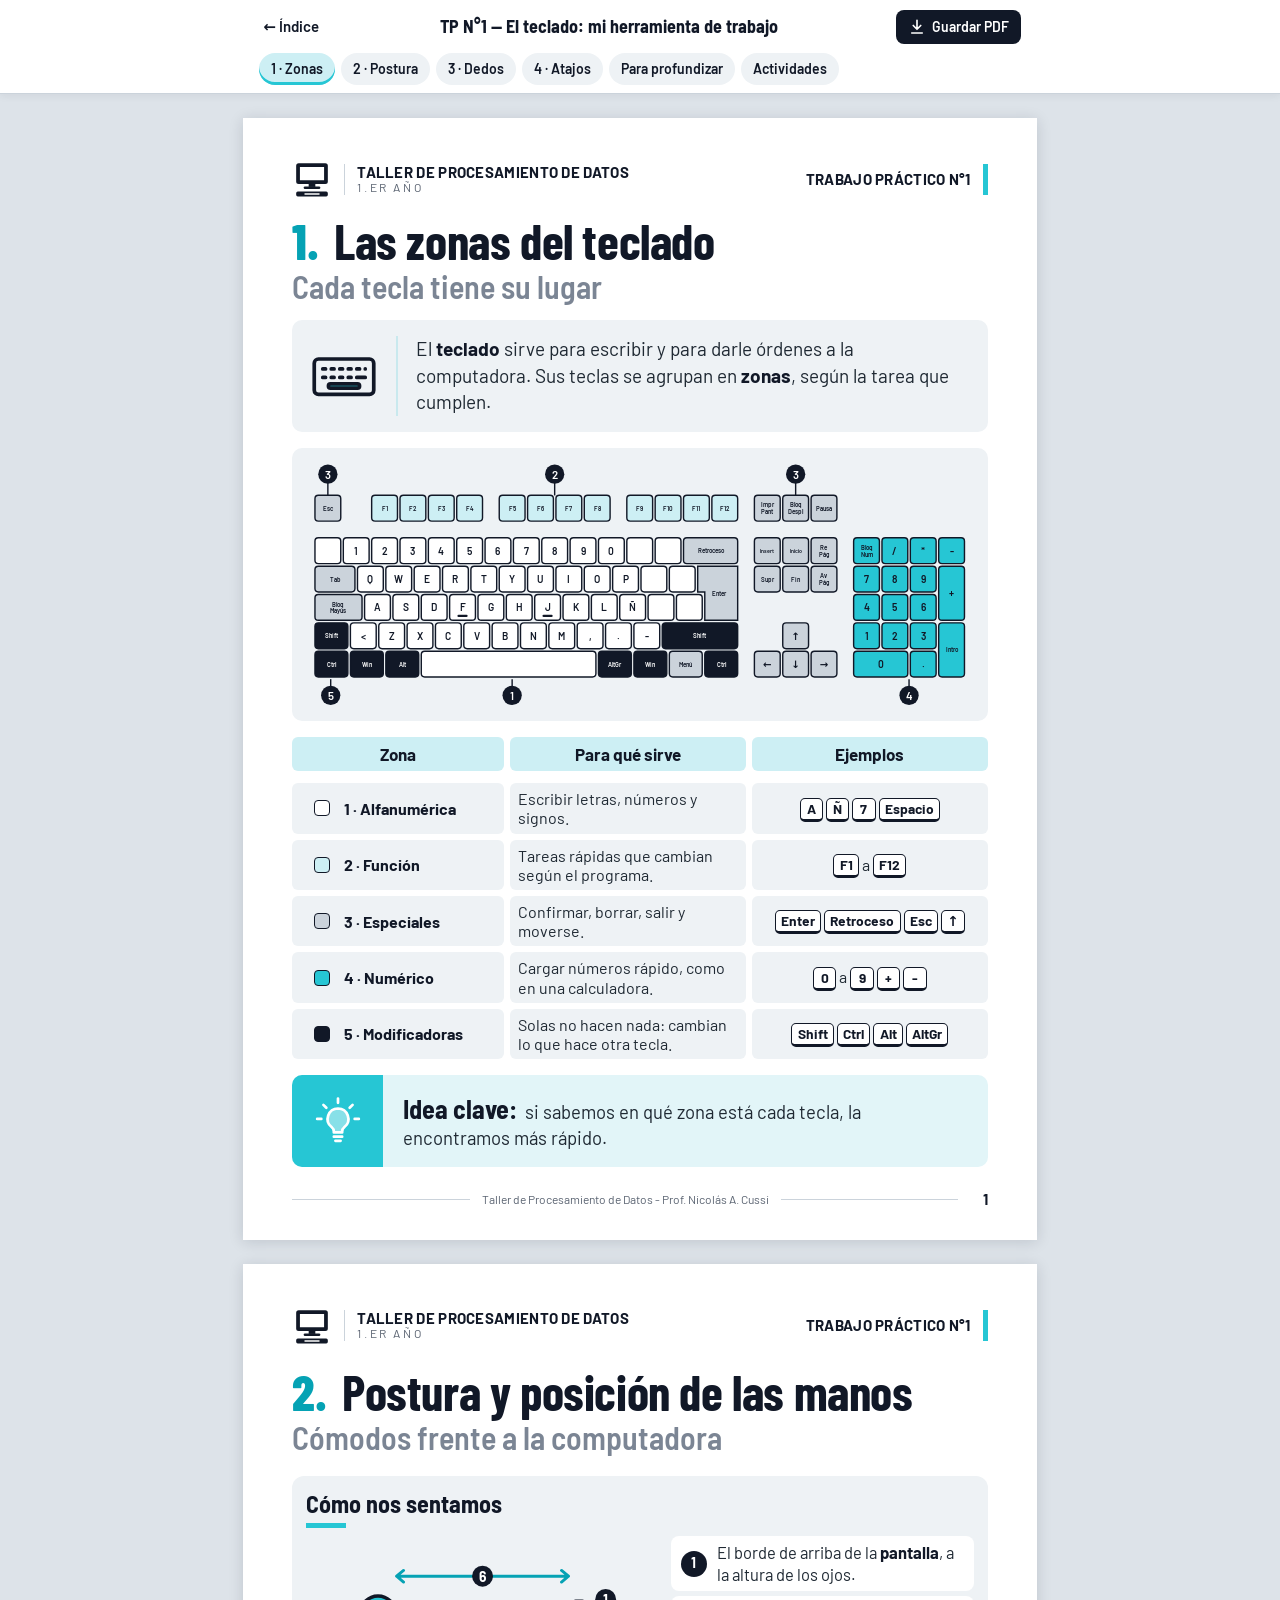
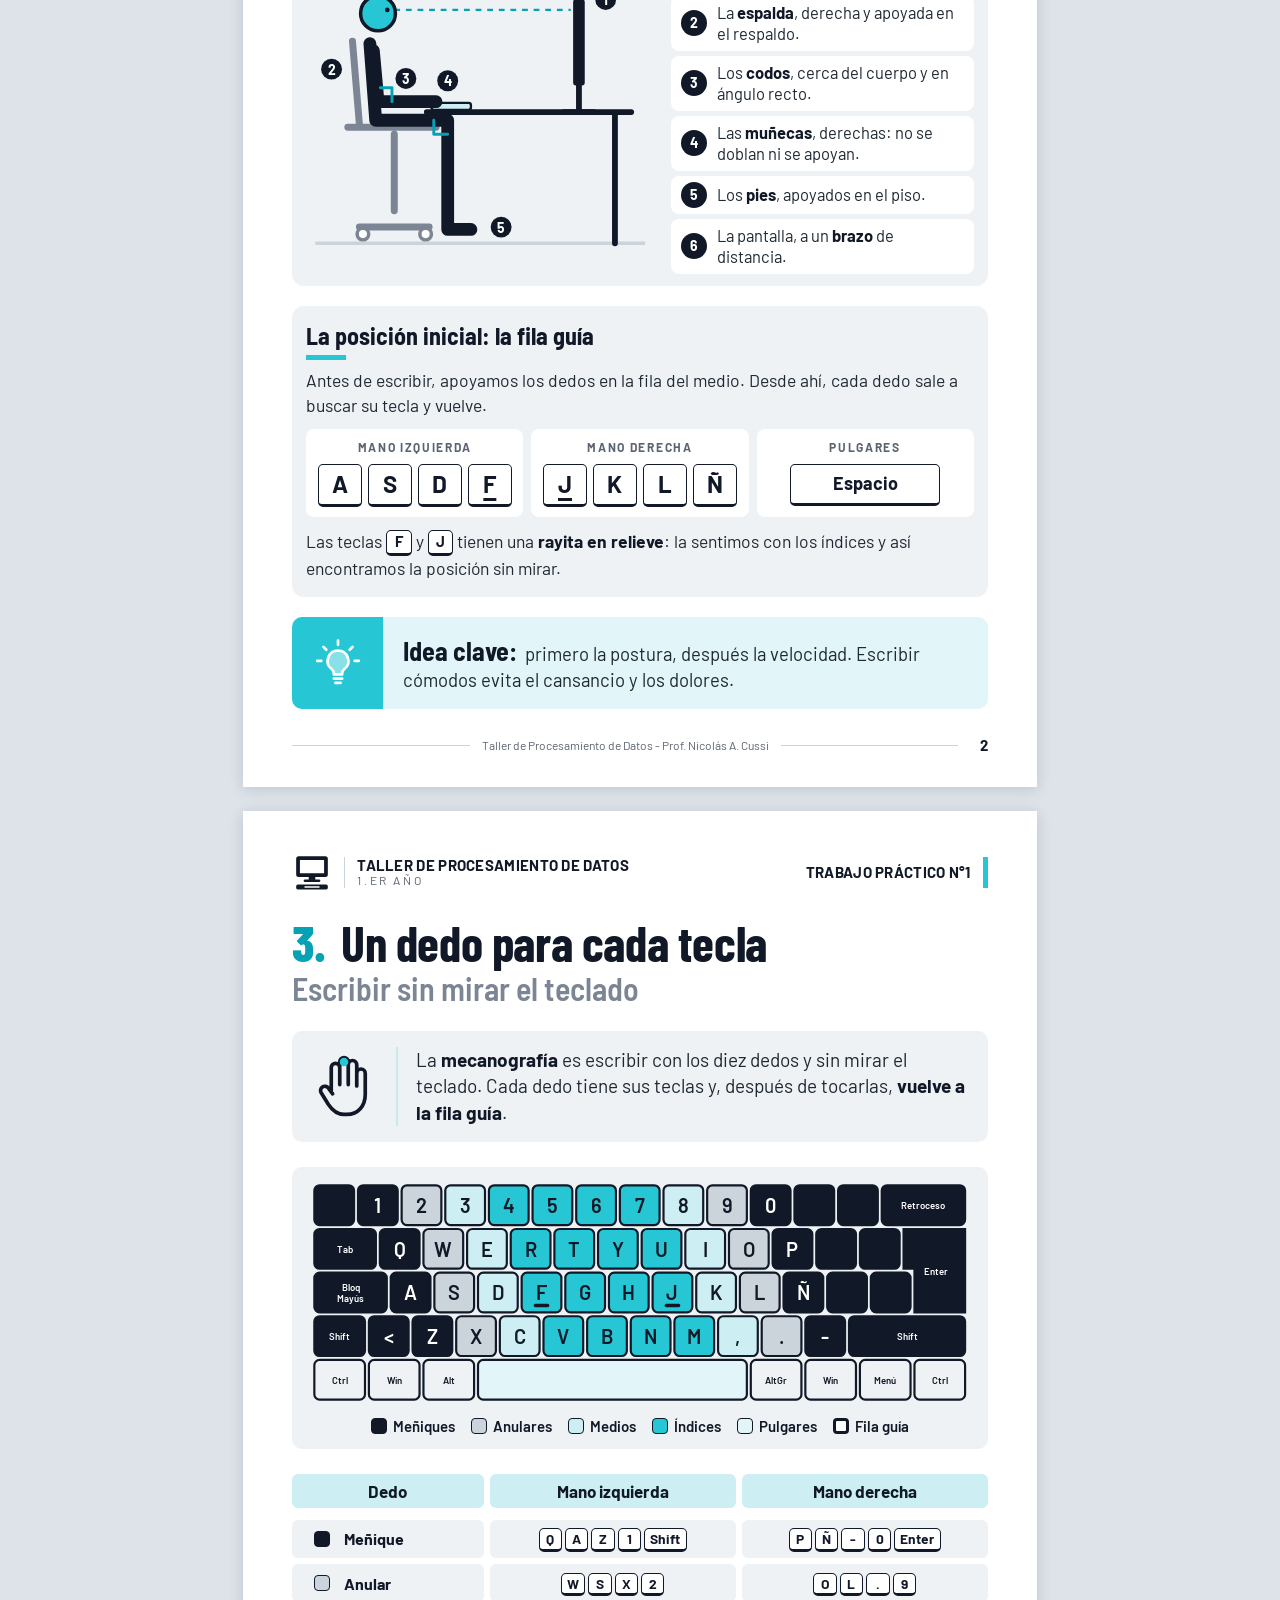
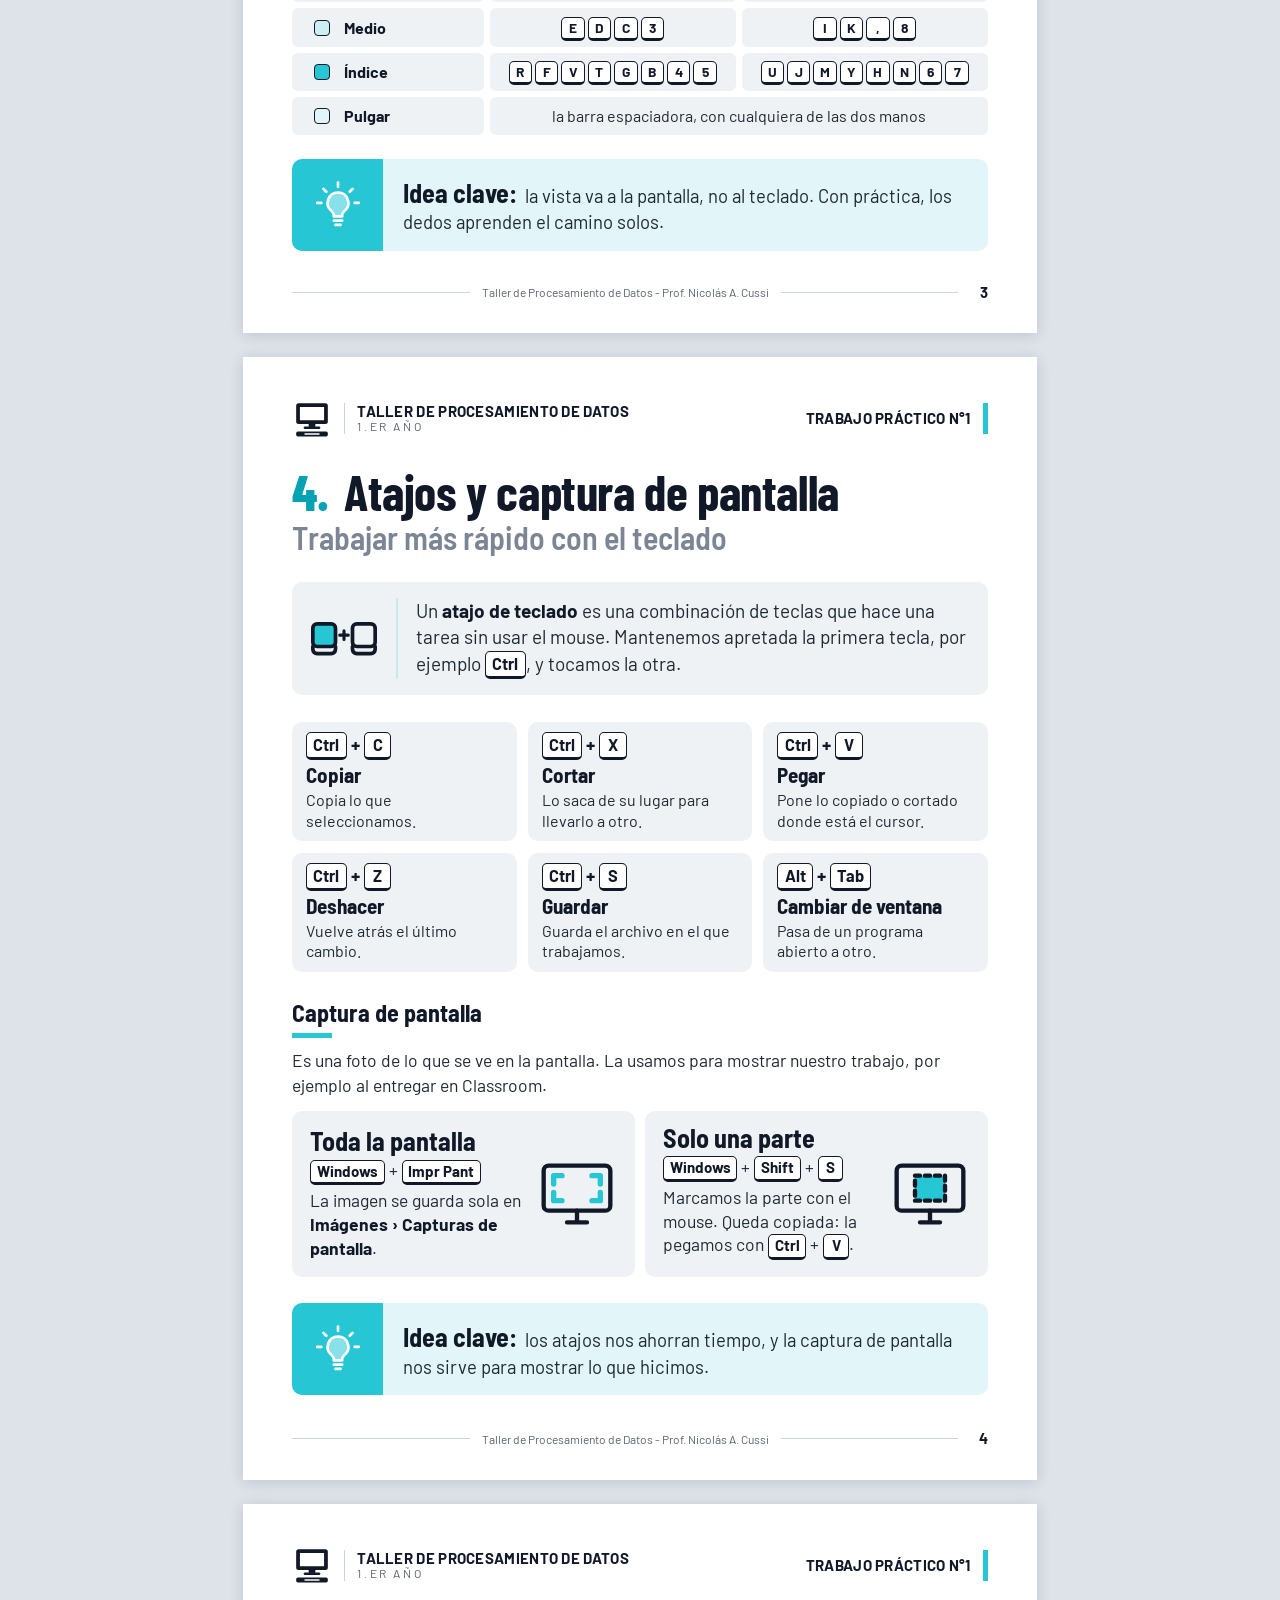
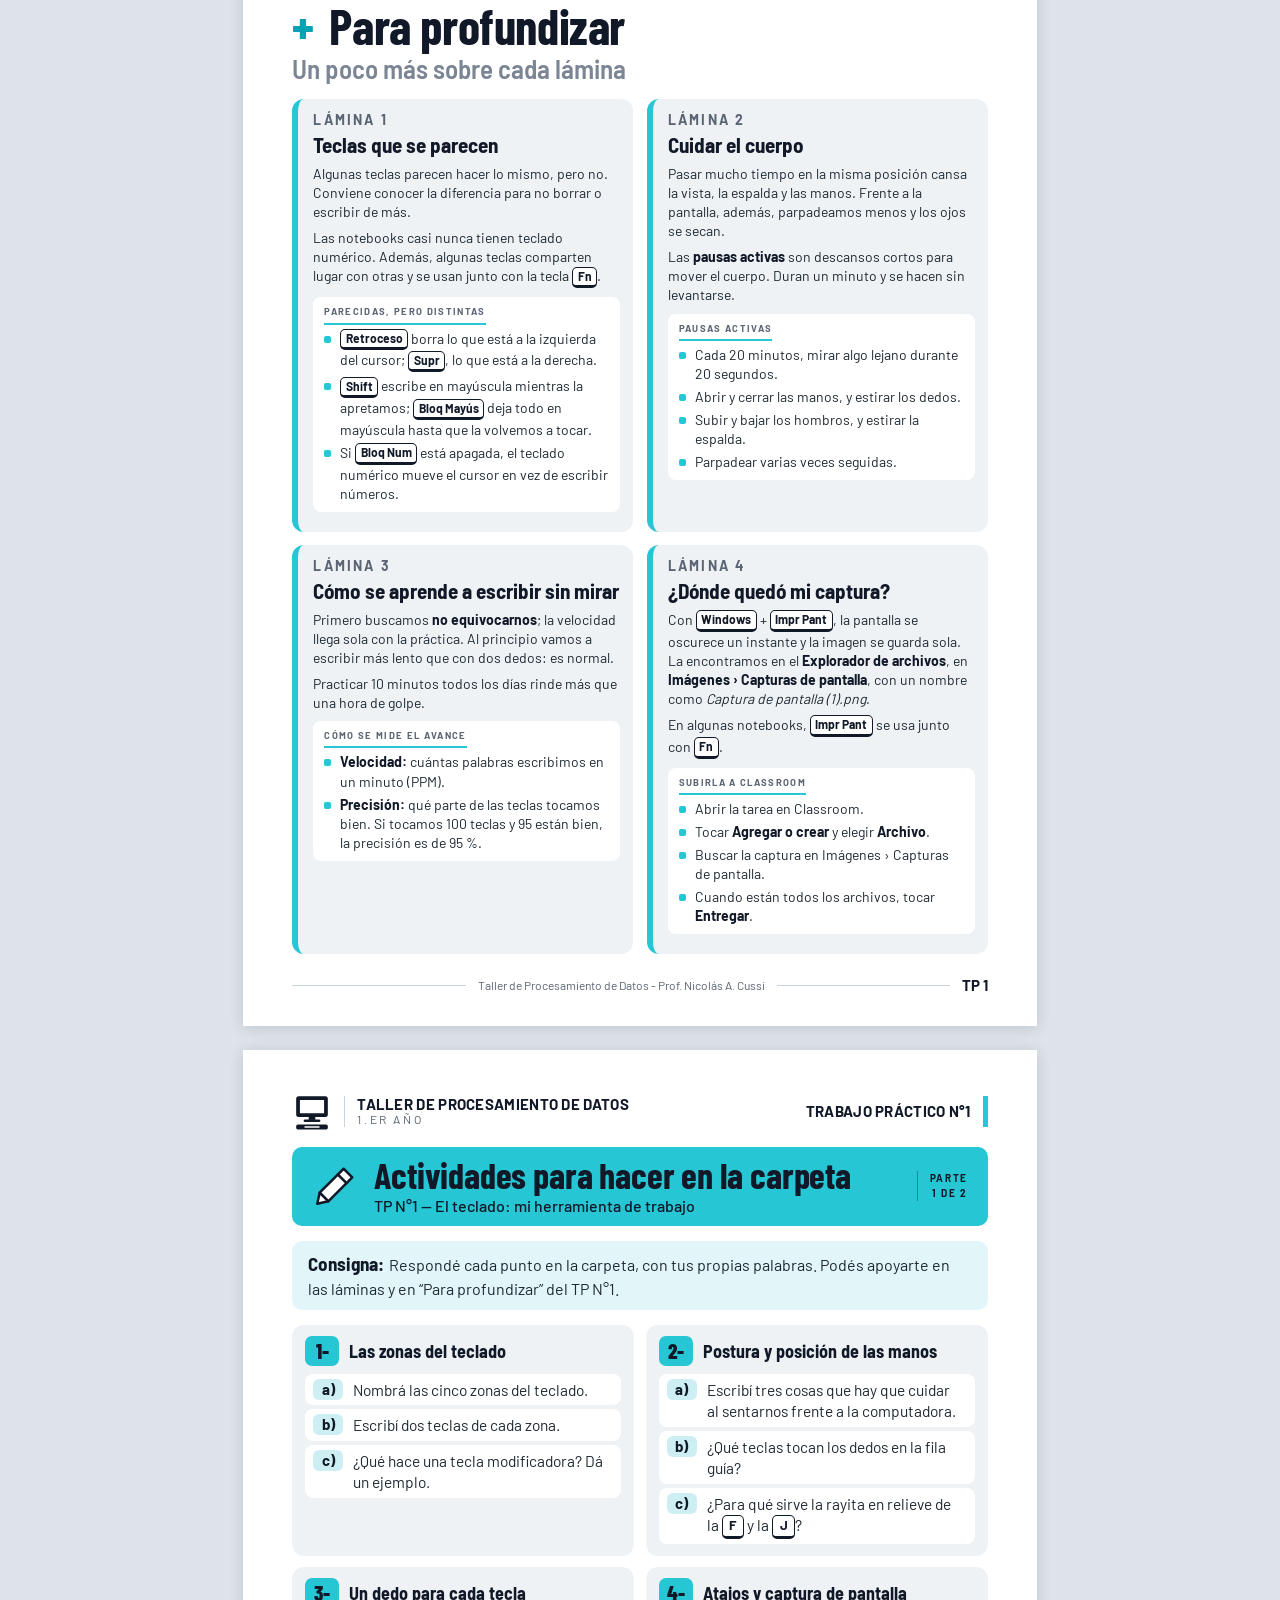
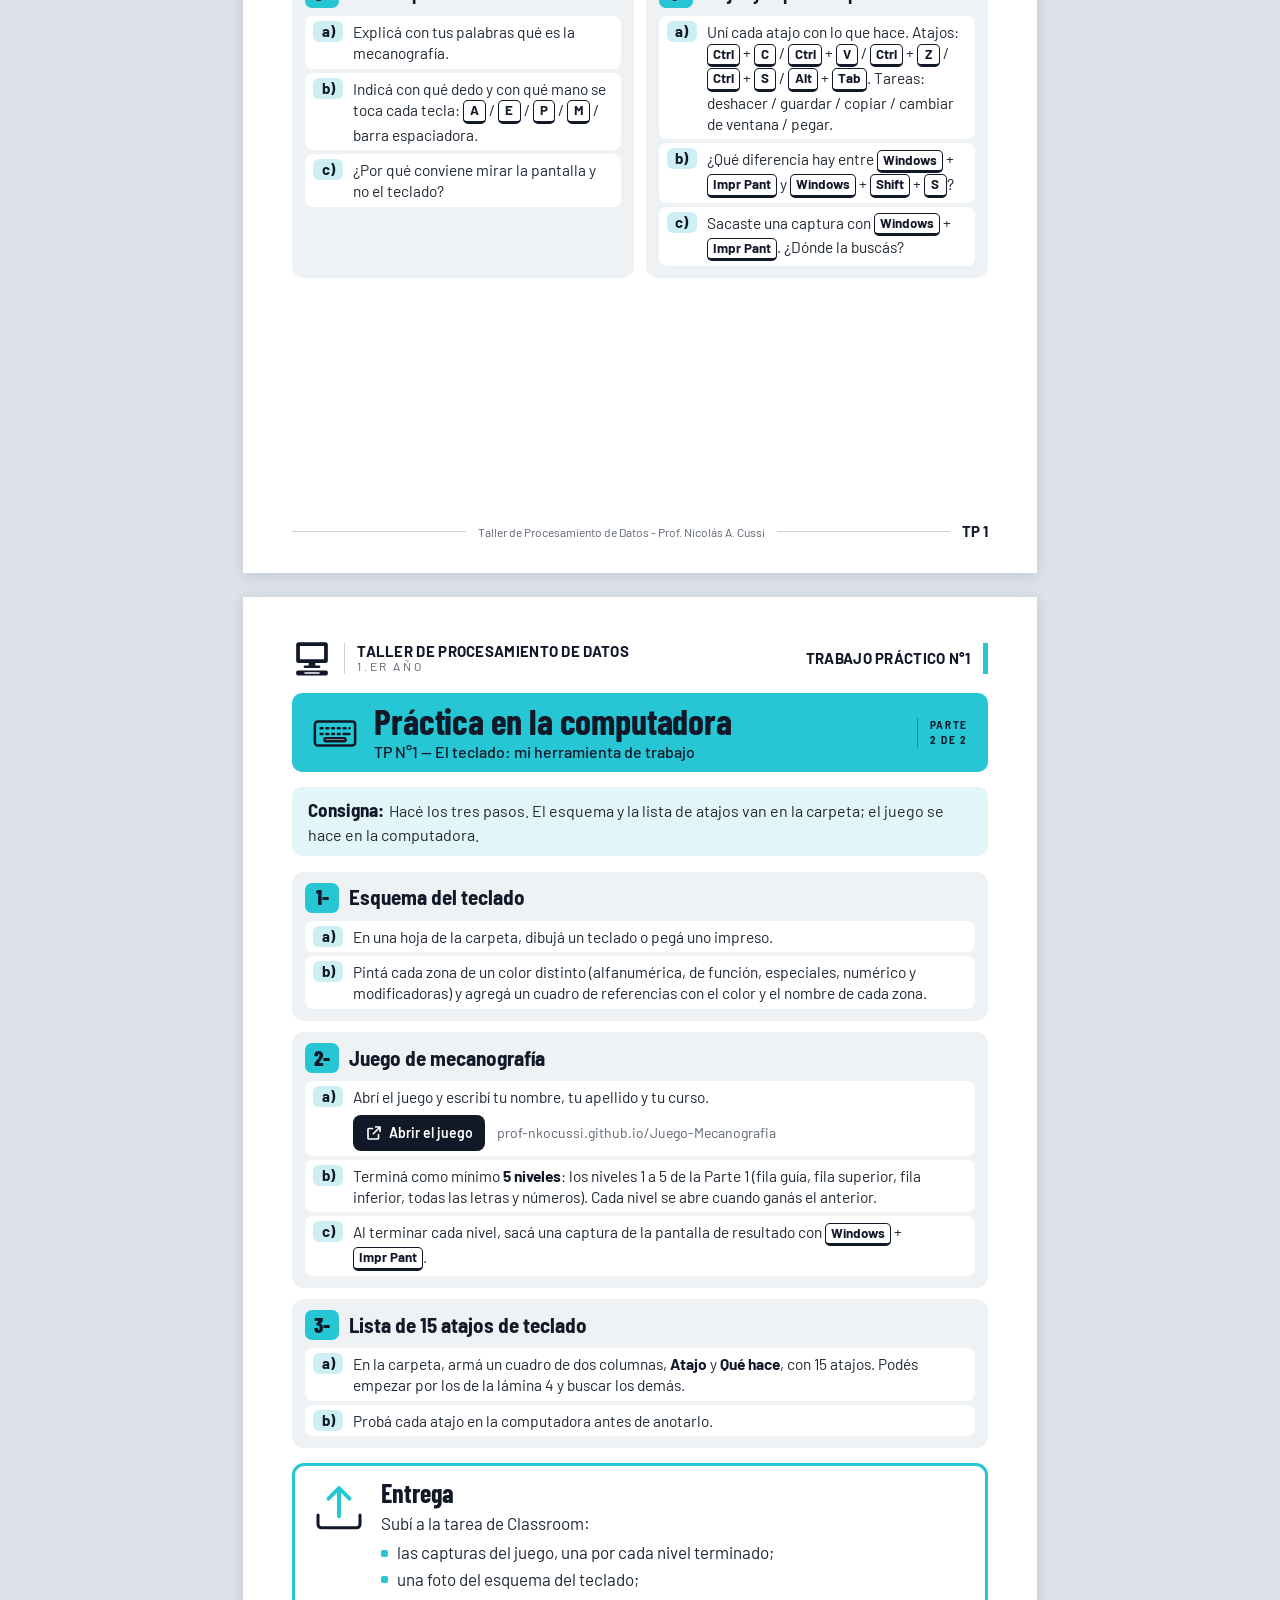
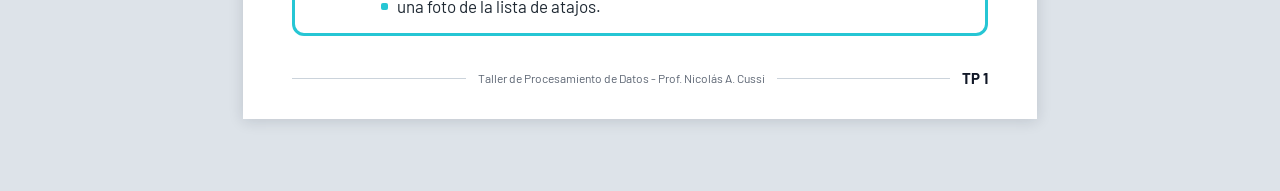
==== commit 52eb4f32: "TP1: El teclado, mi herramienta de trabajo" ====
--- a/unidades/tp01.html
+++ b/unidades/tp01.html
@@ -3,8 +3,8 @@
 <head>
   <meta charset="utf-8">
   <meta name="viewport" content="width=device-width, initial-scale=1">
-  <title>TP N°1 — Del dato a la base de datos · Base de Datos I</title>
-  <meta name="description" content="TP N°1 de Base de Datos I: qué son los datos, qué es una base de datos, dónde se usan y en qué se diferencia de una hoja de cálculo. Prof. Nicolás A. Cussi.">
+  <title>TP N°1 — El teclado: mi herramienta de trabajo · Taller de Procesamiento de Datos</title>
+  <meta name="description" content="TP N°1 del Taller de Procesamiento de Datos: zonas del teclado, postura, un dedo para cada tecla, atajos de teclado y captura de pantalla. Prof. Nicolás A. Cussi.">
   <meta name="theme-color" content="#26C6D4">
   <link rel="preload" href="../assets/fonts/barlow-latin-400-normal.woff2" as="font" type="font/woff2" crossorigin>
   <link rel="preload" href="../assets/fonts/barlow-semi-condensed-latin-700-normal.woff2" as="font" type="font/woff2" crossorigin>
@@ -12,201 +12,52 @@
 </head>
 <body data-tp="1">
 
-<!-- ====== Íconos (SVG simples, rehechos a partir del PDF) ====== -->
+<!-- ====== Íconos ====== -->
 <svg width="0" height="0" style="position:absolute" aria-hidden="true" focusable="false">
   <defs>
-    <symbol id="i-db-solido" viewBox="0 0 48 48">
+    <symbol id="i-pc-solido" viewBox="0 0 48 48">
       <g style="fill:currentColor;stroke:none">
-        <ellipse cx="24" cy="9.5" rx="16" ry="5.5"/>
-        <path d="M8 14c2.8 2.9 9.1 4.5 16 4.5S37.2 16.9 40 14v6.5c0 3-7.2 5.5-16 5.5S8 23.5 8 20.5z"/>
-        <path d="M8 25c2.8 2.9 9.1 4.5 16 4.5S37.2 27.9 40 25v6.5c0 3-7.2 5.5-16 5.5S8 34.5 8 31.5z"/>
-        <path d="M8 36c2.8 2.9 9.1 4.5 16 4.5S37.2 38.9 40 36v2.5c0 3-7.2 5.5-16 5.5S8 41.5 8 38.5z"/>
+        <path fill-rule="evenodd" d="M8 5h32a3 3 0 0 1 3 3v19a3 3 0 0 1-3 3H8a3 3 0 0 1-3-3V8a3 3 0 0 1 3-3zm1.5 4.5v16h29v-16z"/>
+        <path d="M20 30h8v3.5h-8z"/>
+        <rect x="14" y="33" width="20" height="3" rx="1.5"/>
+        <path fill-rule="evenodd" d="M7 39h34a2 2 0 0 1 2 2v2a2 2 0 0 1-2 2H7a2 2 0 0 1-2-2v-2a2 2 0 0 1 2-2zm8 2.2v1.6h18v-1.6z"/>
       </g>
     </symbol>
-    <symbol id="i-db" viewBox="0 0 48 48">
-      <ellipse cx="24" cy="11" rx="15" ry="5.5" style="fill:var(--ac)"/>
-      <path d="M9 11v26c0 3 6.7 5.5 15 5.5S39 40 39 37V11"/>
-      <path d="M9 19.7c0 3 6.7 5.5 15 5.5s15-2.5 15-5.5M9 28.4c0 3 6.7 5.5 15 5.5s15-2.5 15-5.5"/>
-    </symbol>
-    <symbol id="i-doc" viewBox="0 0 48 48">
-      <path d="M30 43H11V5h18l9 9v19"/>
-      <path d="M29 5v9h9"/>
-      <path d="M16 18h12M16 24h16M16 30h10M16 36h6"/>
-      <circle cx="36" cy="38" r="5.5" style="fill:var(--ac)"/>
-      <circle cx="36" cy="38" r="1.8" style="fill:#fff;stroke:none"/>
-    </symbol>
-    <symbol id="i-engranaje" viewBox="0 0 48 48">
-      <path d="M38.3 19.6 42.6 20.2 42.6 27.8 38.3 28.4 37.3 31 39.8 34.5 34.5 39.8 31 37.3 28.4 38.3 27.8 42.6 20.2 42.6 19.6 38.3 17 37.3 13.5 39.8 8.2 34.5 10.7 31 9.7 28.4 5.4 27.8 5.4 20.2 9.7 19.6 10.7 17 8.2 13.5 13.5 8.2 17 10.7 19.6 9.7 20.2 5.4 27.8 5.4 28.4 9.7 31 10.7 34.5 8.2 39.8 13.5 37.3 17Z"/>
-      <circle cx="24" cy="24" r="6.5" style="fill:var(--ac)"/>
-      <circle cx="24" cy="24" r="2.2" style="fill:#fff;stroke:none"/>
-    </symbol>
-    <symbol id="i-tabla" viewBox="0 0 48 48">
-      <path d="M7.3 11.3h33.4V17H7.3z" style="fill:var(--ac);stroke:none"/>
-      <rect x="6" y="10" width="36" height="28" rx="2"/>
-      <path d="M6 17h36M6 24h36M6 31h36M18 17v21M30 17v21"/>
+    <symbol id="i-teclado" viewBox="0 0 48 48">
+      <rect x="3" y="12" width="42" height="25" rx="3"/>
+      <path d="M9 19h2M15 19h2M21 19h2M27 19h2M33 19h2M39 19h0M9 25h2M15 25h2M21 25h2M27 25h2M33 25h6"/>
+      <rect x="13" y="29.5" width="22" height="3" rx="1.5" style="fill:var(--ac)"/>
+    </symbol>
+    <symbol id="i-mano" viewBox="0 0 48 48">
+      <path d="M15 27V11a3 3 0 0 1 6 0v12M21 23V7a3 3 0 0 1 6 0v16M27 23V9a3 3 0 0 1 6 0v15M33 24v-9a3 3 0 0 1 6 0v15c0 8-5 14-13 14h-2c-5 0-8-2.5-11-7l-5-8a3 3 0 0 1 5-3.5l3 4"/>
+      <circle cx="24" cy="7" r="3" style="fill:var(--ac);stroke:none"/>
+    </symbol>
+    <symbol id="i-atajo" viewBox="0 0 48 48">
+      <rect x="2" y="14" width="16" height="16" rx="3" style="fill:var(--ac)"/>
+      <path d="M2 30v2a3 3 0 0 0 3 3h10a3 3 0 0 0 3-3v-2"/>
+      <rect x="30" y="14" width="16" height="16" rx="3"/>
+      <path d="M30 30v2a3 3 0 0 0 3 3h10a3 3 0 0 0 3-3v-2"/>
+      <path d="M24 19v6M21 22h6" style="stroke-width:2.2"/>
+    </symbol>
+    <symbol id="i-captura" viewBox="0 0 48 48">
+      <rect x="4" y="7" width="40" height="27" rx="3"/>
+      <path d="M18 41h12M24 34v7"/>
+      <path d="M10 18v-5h5M38 18v-5h-5M10 23v5h5M38 23v5h-5" style="stroke:var(--ac);stroke-width:3.2"/>
+    </symbol>
+    <symbol id="i-recorte" viewBox="0 0 48 48">
+      <rect x="4" y="7" width="40" height="27" rx="3"/>
+      <path d="M18 41h12M24 34v7"/>
+      <rect x="15" y="13" width="18" height="15" style="fill:var(--ac);stroke-dasharray:3 3"/>
+    </symbol>
+    <symbol id="i-subir" viewBox="0 0 48 48">
+      <path d="M6 30v8a3 3 0 0 0 3 3h30a3 3 0 0 0 3-3v-8"/>
+      <path d="M24 31V7M15 16l9-9 9 9" style="stroke:var(--ac);stroke-width:3.4"/>
     </symbol>
     <symbol id="i-foco" viewBox="0 0 48 48">
       <path d="M24 2.5v4M10 8.5l2.8 2.8M38 8.5l-2.8 2.8M4 22h4M40 22h4"/>
       <path d="M24 12a10 10 0 0 0-6.2 17.8c1.4 1.2 2.2 2.6 2.2 4.2v1h8v-1c0-1.6.8-3 2.2-4.2A10 10 0 0 0 24 12z" style="fill:var(--ac)"/>
       <path d="M20 39h8M21.5 43h5"/>
     </symbol>
-    <symbol id="i-personas" viewBox="0 0 48 48">
-      <circle cx="10.5" cy="19" r="4"/>
-      <path d="M3 37c0-5 3.3-8.5 7.5-8.5 1.9 0 3.4.6 4.6 1.6"/>
-      <circle cx="37.5" cy="19" r="4"/>
-      <path d="M45 37c0-5-3.3-8.5-7.5-8.5-1.9 0-3.4.6-4.6 1.6"/>
-      <circle cx="24" cy="14" r="5.5" style="fill:var(--ac)"/>
-      <path d="M13.5 38c0-7 4.7-12 10.5-12s10.5 5 10.5 12z" style="fill:var(--ac)"/>
-    </symbol>
-    <symbol id="i-libros" viewBox="0 0 48 48">
-      <rect x="6" y="31" width="33" height="9" rx="2" style="fill:var(--ac)"/>
-      <path d="M33 31v9"/>
-      <rect x="10" y="21.5" width="31" height="9" rx="2" style="fill:#fff"/>
-      <path d="M15 21.5v9"/>
-      <rect x="7" y="12" width="32" height="9" rx="2" style="fill:var(--ac)"/>
-      <path d="M33 12v9M16 16.5h10" />
-    </symbol>
-    <symbol id="i-carpeta" viewBox="0 0 48 48">
-      <path d="M5 37V12a2 2 0 0 1 2-2h10l4 4h18a2 2 0 0 1 2 2v21z" style="fill:var(--ac)"/>
-      <path d="M5 38l5.5-16H44l-5.5 16z" style="fill:#fff"/>
-    </symbol>
-    <symbol id="i-lupa" viewBox="0 0 48 48">
-      <circle cx="20" cy="20" r="9" style="fill:var(--ac);stroke:none"/>
-      <circle cx="20" cy="20" r="13"/>
-      <path d="M29.5 29.5 41 41" style="stroke-width:4.5"/>
-    </symbol>
-    <symbol id="i-caja" viewBox="0 0 48 48">
-      <path d="M24 5l17 8v22l-17 8-17-8V13z" style="fill:#fff"/>
-      <path d="M13.5 10 17.5 8 34.5 16 34.5 22 30.5 24 30.5 18z" style="fill:var(--ac);stroke:none"/>
-      <path d="M24 5l17 8v22l-17 8-17-8V13z"/>
-      <path d="M7 13l17 8 17-8M24 21v22"/>
-    </symbol>
-    <symbol id="i-ventas" viewBox="0 0 48 48">
-      <rect x="7" y="31" width="7" height="10" rx="1" style="fill:var(--ac)"/>
-      <rect x="19" y="25" width="7" height="16" rx="1" style="fill:var(--ac)"/>
-      <rect x="31" y="19" width="7" height="22" rx="1" style="fill:var(--ac)"/>
-      <path d="M6 24C17 20 27 14 38 6"/>
-      <path d="M31 5.5h7.5V13"/>
-    </symbol>
-    <symbol id="i-turnos" viewBox="0 0 48 48">
-      <rect x="4" y="9" width="33" height="28" rx="3"/>
-      <path d="M4 16.5h33M12 5v7M29 5v7"/>
-      <g style="fill:var(--ac);stroke:none">
-        <rect x="9" y="21" width="4.5" height="3.5" rx="1"/><rect x="16.5" y="21" width="4.5" height="3.5" rx="1"/><rect x="24" y="21" width="4.5" height="3.5" rx="1"/>
-        <rect x="9" y="28" width="4.5" height="3.5" rx="1"/><rect x="16.5" y="28" width="4.5" height="3.5" rx="1"/>
-      </g>
-      <circle cx="36" cy="35" r="8.5" style="fill:#fff"/>
-      <path d="M36 30.5V35h3.5"/>
-    </symbol>
-    <symbol id="i-escuela" viewBox="0 0 48 48">
-      <path d="M24 13V4"/>
-      <path d="M24 4h7.5v4.5H24" style="fill:var(--ac)"/>
-      <path d="M12 23 24 13l12 10"/>
-      <path d="M14 21.5V43h20V21.5"/>
-      <path d="M14 28H5v15h38V28h-9"/>
-      <path d="M4 43h40"/>
-      <path d="M20 43v-7a4 4 0 0 1 8 0v7" style="fill:var(--ac)"/>
-      <circle cx="24" cy="24" r="2.5"/>
-      <path d="M9.5 32v4M38.5 32v4" style="stroke:var(--ac);stroke-width:3.2"/>
-    </symbol>
-    <symbol id="i-megafono" viewBox="0 0 48 48">
-      <path d="M14 18l17-9v30l-17-9z" style="fill:#fff"/>
-      <path d="M8 18h6v12H8a3 3 0 0 1-3-3v-6a3 3 0 0 1 3-3z" style="fill:var(--ac)"/>
-      <path d="M12 30l3 10h4.5l-2.2-9.5"/>
-      <path d="M37 18.5a7.5 7.5 0 0 1 0 11" style="stroke:var(--ac);stroke-width:3.4"/>
-    </symbol>
-    <symbol id="i-birrete" viewBox="0 0 48 48">
-      <path d="M11 22v8.5c0 3.5 6 6.5 13 6.5s13-3 13-6.5V22" style="fill:#fff"/>
-      <path d="M24 9 3 18l21 9 21-9z" style="fill:var(--ac)"/>
-      <path d="M42 19.5V30"/>
-      <rect x="40" y="30" width="4" height="6" rx="2" style="fill:var(--ac)"/>
-    </symbol>
-    <symbol id="i-carrito" viewBox="0 0 48 48">
-      <path d="M11 12h33l-4.5 17H15.5z" style="fill:#fff"/>
-      <path d="M12.6 17.5h29.6M14 23h26.7" style="stroke:var(--ac);stroke-width:3.4"/>
-      <path d="M3 7h6.5l6 22H40"/>
-      <path d="M11 12h33l-4.5 17"/>
-      <circle cx="18" cy="37" r="3"/><circle cx="35" cy="37" r="3"/>
-    </symbol>
-    <symbol id="i-hospital" viewBox="0 0 48 48">
-      <path d="M14 22H5v21h38V22h-9" style="fill:#fff"/>
-      <rect x="14" y="17" width="20" height="26" style="fill:#fff"/>
-      <path d="M3 43h42"/>
-      <path d="M20 43v-9h8v9" style="fill:var(--ac)"/>
-      <path d="M24 34v9"/>
-      <path d="M9 27v2.5M9 33.5V36M39 27v2.5M39 33.5V36" style="stroke:var(--ac);stroke-width:3.2"/>
-      <circle cx="24" cy="12" r="7.5" style="fill:var(--ac)"/>
-      <path d="M24 8.5v7M20.5 12h7" style="stroke:#fff;stroke-width:2.6"/>
-    </symbol>
-    <symbol id="i-banco" viewBox="0 0 48 48">
-      <path d="M24 4 5 14h38z" style="fill:var(--ac)"/>
-      <circle cx="24" cy="10" r="1.8" style="fill:#fff;stroke:none"/>
-      <path d="M7 18h34"/>
-      <g style="fill:var(--ac)">
-        <rect x="9.5" y="21" width="5" height="14"/><rect x="18" y="21" width="5" height="14"/>
-        <rect x="26" y="21" width="5" height="14"/><rect x="34.5" y="21" width="5" height="14"/>
-      </g>
-      <path d="M6 39h36M4 43h40"/>
-    </symbol>
-    <symbol id="i-streaming" viewBox="0 0 48 48">
-      <rect x="4" y="7" width="40" height="30" rx="3"/>
-      <path d="M20 13v12.5L30 19.3z" style="fill:var(--ac);stroke:none"/>
-      <path d="M10 31.5h28"/>
-      <circle cx="14" cy="31.5" r="2.3" style="fill:#fff"/>
-    </symbol>
-    <symbol id="i-barras" viewBox="0 0 48 48">
-      <rect x="6" y="28" width="8" height="13" rx="2" style="fill:var(--ac)"/>
-      <rect x="20" y="19" width="8" height="22" rx="2" style="fill:var(--ac)"/>
-      <rect x="34" y="8" width="8" height="33" rx="2" style="fill:var(--ac)"/>
-    </symbol>
-    <symbol id="i-planilla" viewBox="0 0 48 48">
-      <path d="M5.3 8.3h31.4V15H5.3z" style="fill:var(--ac);stroke:none"/>
-      <rect x="4" y="7" width="34" height="27" rx="3"/>
-      <path d="M4 15h34M4 24.5h34M15 15v19M26.5 15v19"/>
-      <rect x="27" y="24" width="17" height="19" rx="2" style="fill:var(--ac)"/>
-      <path d="M32 29.5l7 8M39 29.5l-7 8" style="stroke:#fff;stroke-width:3"/>
-    </symbol>
-    <symbol id="i-db-engranaje" viewBox="0 0 48 48">
-      <ellipse cx="20" cy="9" rx="14" ry="5" style="fill:var(--ac)"/>
-      <path d="M6 9v24c0 2.8 6.3 5 14 5"/>
-      <path d="M34 9v10"/>
-      <path d="M6 17c0 2.8 6.3 5 14 5s14-2.2 14-5M6 25c0 2.8 6.3 5 14 5"/>
-      <g transform="translate(22.5 22.5) scale(.54)" style="stroke-width:4.6">
-        <path d="M38.3 19.6 42.6 20.2 42.6 27.8 38.3 28.4 37.3 31 39.8 34.5 34.5 39.8 31 37.3 28.4 38.3 27.8 42.6 20.2 42.6 19.6 38.3 17 37.3 13.5 39.8 8.2 34.5 10.7 31 9.7 28.4 5.4 27.8 5.4 20.2 9.7 19.6 10.7 17 8.2 13.5 13.5 8.2 17 10.7 19.6 9.7 20.2 5.4 27.8 5.4 28.4 9.7 31 10.7 34.5 8.2 39.8 13.5 37.3 17Z" style="fill:var(--ac)"/>
-        <circle cx="24" cy="24" r="6" style="fill:#fff"/>
-      </g>
-    </symbol>
-    <symbol id="i-objetivo" viewBox="0 0 48 48">
-      <circle cx="21" cy="27" r="17"/>
-      <circle cx="21" cy="27" r="9"/>
-      <circle cx="21" cy="27" r="3" style="fill:var(--ac);stroke:var(--ac)"/>
-      <path d="M21 27 41 7" style="stroke:var(--ac)"/>
-      <path d="M35 5v8h8" style="stroke:var(--ac)"/>
-    </symbol>
-    <symbol id="i-nodos" viewBox="0 0 48 48">
-      <path d="M24 12 11 35M24 12l13 23M11 36h26"/>
-      <circle cx="24" cy="10" r="6" style="fill:#fff"/>
-      <circle cx="10" cy="37" r="6" style="fill:var(--ac)"/>
-      <circle cx="38" cy="37" r="6" style="fill:#fff"/>
-    </symbol>
-    <symbol id="i-escudo" viewBox="0 0 48 48">
-      <path d="M24 4 7 10v12c0 11 7 18.500 17 22 10-3.500 17-11 17-22V10z" style="fill:#fff"/>
-      <path d="M16 23l6 6 11-12" style="stroke:var(--ac);stroke-width:4.5"/>
-    </symbol>
-    <symbol id="i-hoja" viewBox="0 0 48 48">
-      <path d="M10 5h19l9 9v29H10z" style="fill:#fff"/>
-      <path d="M29 5v9h9" style="fill:var(--ac)"/>
-      <path d="M16 21h16M16 28h16M16 35h9"/>
-    </symbol>
-    <symbol id="i-tienda" viewBox="0 0 48 48">
-      <path d="M8 22v21h32V22" style="fill:#fff"/>
-      <path d="M9 6h30l5 12H4z" style="fill:var(--ac)"/>
-      <path d="M4 18a5 5 0 0 0 10 0 5 5 0 0 0 10 0 5 5 0 0 0 10 0 5 5 0 0 0 10 0" style="fill:var(--ac)"/>
-      <path d="M17 6l-3 12M24 6v12M31 6l3 12"/>
-      <rect x="12" y="29" width="9" height="14" style="fill:var(--ac)"/>
-      <rect x="26" y="29" width="10" height="8" style="fill:var(--ac)"/>
-      <path d="M31 29v8M4 43h40"/>
-    </symbol>
     <symbol id="i-lapiz" viewBox="0 0 48 48">
       <path d="M33 6l9 9-25 25-9-9z" style="fill:var(--ac)"/>
       <path d="M8 31 5.5 42.5 17 40z" style="fill:#fff"/>
@@ -215,6 +66,9 @@
     <symbol id="i-descarga" viewBox="0 0 24 24">
       <path d="M12 3v12M7 10l5 5 5-5M5 20h14"/>
     </symbol>
+    <symbol id="i-externo" viewBox="0 0 24 24">
+      <path d="M14 4h6v6M20 4l-9 9M18 14v5a1 1 0 0 1-1 1H5a1 1 0 0 1-1-1V7a1 1 0 0 1 1-1h5"/>
+    </symbol>
   </defs>
 </svg>
 
@@ -223,82 +77,69 @@
 <header class="barra">
   <div class="barra__fila">
     <a class="barra__volver" href="../index.html">← Índice</a>
-    <span class="barra__titulo">TP N°1 — Del dato a la base de datos</span>
+    <span class="barra__titulo">TP N°1 — El teclado: mi herramienta de trabajo</span>
     <button class="boton" type="button" data-imprimir aria-label="Guardar en PDF">
       <svg aria-hidden="true" focusable="false"><use href="#i-descarga"/></svg><span><span class="boton__largo">Guardar </span>PDF</span>
     </button>
   </div>
   <nav class="partes" aria-label="Partes del TP N°1">
-    <a href="#pag-1">1 · Datos</a>
-    <a href="#pag-2">2 · Base de datos</a>
-    <a href="#pag-3">3 · Vida cotidiana</a>
-    <a href="#pag-4">4 · Hoja de cálculo</a>
+    <a href="#pag-1">1 · Zonas</a>
+    <a href="#pag-2">2 · Postura</a>
+    <a href="#pag-3">3 · Dedos</a>
+    <a href="#pag-4">4 · Atajos</a>
     <a href="#profundizar">Para profundizar</a>
     <a href="#actividades">Actividades</a>
   </nav>
 </header>
 
 <main id="contenido" class="laminas">
-  <h1 class="sr-only">TP N°1 — Del dato a la base de datos</h1>
+  <h1 class="sr-only">TP N°1 — El teclado: mi herramienta de trabajo</h1>
 
   <!-- =================== LÁMINA 1 =================== -->
-  <article class="lamina" id="pag-1" aria-labelledby="t1">
-    <div class="cab" aria-hidden="true">
-      <svg class="cab__logo"><use href="#i-db-solido"/></svg>
-      <div class="cab__marca"><b>BASES DE DATOS Y SQL</b><span>DESDE CERO</span></div>
-      <div class="cab__lema">TRABAJO PRÁCTICO <span class="cab__lema-n">N°1</span></div>
+  <article class="lamina lamina--compacta" id="pag-1" aria-labelledby="t1">
+    <div class="cab" aria-hidden="true">
+      <svg class="cab__logo"><use href="#i-pc-solido"/></svg>
+      <div class="cab__marca"><b>TALLER DE PROCESAMIENTO DE DATOS</b><span>1.ER AÑO</span></div>
+      <div class="cab__lema"><span class="cab__lema-largo">TRABAJO PRÁCTICO </span><span class="cab__lema-corto">TP </span><span class="cab__lema-n">N°1</span></div>
       <span class="cab__raya"></span>
     </div>
 
     <div class="tit">
-      <h2 class="tit__h" id="t1"><span class="tit__num">1.</span> ¿Qué son los datos?</h2>
-      <p class="tit__sub">Del dato a la información</p>
-    </div>
-
-    <ol class="secuencia">
-      <li class="paso"><h3>Dato</h3><svg class="ico" aria-hidden="true" focusable="false"><use href="#i-doc"/></svg><p>Un valor aislado.</p></li>
-      <li class="paso"><h3>Contexto</h3><svg class="ico" aria-hidden="true" focusable="false"><use href="#i-engranaje"/></svg><p>Le da significado al dato.</p></li>
-      <li class="paso"><h3>Información</h3><svg class="ico" aria-hidden="true" focusable="false"><use href="#i-tabla"/></svg><p>Un dato con significado útil.</p></li>
-      <li class="paso"><h3>Conocimiento</h3><svg class="ico" aria-hidden="true" focusable="false"><use href="#i-foco"/></svg><p>Permite tomar decisiones.</p></li>
-    </ol>
-
-    <p class="texto">Un <strong>dato</strong> es un valor aislado, como un número, una palabra o una fecha. Cuando ese dato se interpreta dentro de un <strong>contexto</strong>, se convierte en <strong>información</strong> útil. Al analizar mucha información, podemos descubrir patrones y construir <strong>conocimiento</strong>.</p>
-
-    <section class="panel" aria-labelledby="ej1">
-      <div class="panel__cab">
-        <h3 class="subtitulo" id="ej1">Ejemplos en la vida real</h3>
-        <p class="panel__nota">Misma realidad,<br>distinto nivel de significado</p>
-      </div>
-      <ol class="secuencia ejemplos">
-        <li class="tarjeta">
-          <h4 class="tarjeta__cab">Dato</h4>
-          <p class="grande">38</p>
-          <svg class="ico ico--l" aria-hidden="true" focusable="false"><use href="#i-db"/></svg>
-          <p>Dato: 38</p>
-        </li>
-        <li class="tarjeta">
-          <h4 class="tarjeta__cab">Información</h4>
-          <p><strong>38</strong> alumnos<br>en 2° A</p>
-          <svg class="ico ico--l" aria-hidden="true" focusable="false"><use href="#i-personas"/></svg>
-          <p><strong>Información:</strong><br>38 alumnos en 2° A</p>
-        </li>
-        <li class="tarjeta">
-          <h4 class="tarjeta__cab">Conocimiento</h4>
-          <p>el curso con más alumnos necesita más materiales</p>
-          <svg class="ico ico--l" aria-hidden="true" focusable="false"><use href="#i-libros"/></svg>
-          <p><strong>Conocimiento:</strong><br>el curso con más alumnos necesita más materiales</p>
-        </li>
-      </ol>
-    </section>
+      <h2 class="tit__h" id="t1"><span class="tit__num">1.</span> Las zonas del teclado</h2>
+      <p class="tit__sub">Cada tecla tiene su lugar</p>
+    </div>
+
+    <div class="intro">
+      <svg class="ico ico--xl" aria-hidden="true" focusable="false"><use href="#i-teclado"/></svg>
+      <p>El <strong>teclado</strong> sirve para escribir y para darle órdenes a la computadora. Sus teclas se agrupan en <strong>zonas</strong>, según la tarea que cumplen.</p>
+    </div>
+
+    <figure class="esquema esquema--teclado">
+      <svg viewBox="-2 -12 234 88" role="img" aria-labelledby="kz-t kz-d"><title id="kz-t">Esquema de un teclado en español con sus cinco zonas</title><desc id="kz-d">1: zona alfanumérica, con las letras, los números, los signos y la barra espaciadora. 2: teclas de función, de F1 a F12, en la fila de arriba. 3: teclas especiales, como Esc, Tab, Bloq Mayús, Retroceso, Enter, Supr y las flechas. 4: teclado numérico, a la derecha. 5: teclas modificadoras: Shift, Ctrl, Alt, AltGr y Windows.</desc><rect class="tk z-esp" x="0.45" y="0.45" width="9.1" height="9.1" rx="1.2"/><text class="tt" x="5" y="5" font-size="2.2" text-anchor="middle" dominant-baseline="central">Esc</text><rect class="tk z-fn" x="20.45" y="0.45" width="9.1" height="9.1" rx="1.2"/><text class="tt" x="25" y="5" font-size="2.2" text-anchor="middle" dominant-baseline="central">F1</text><rect class="tk z-fn" x="30.45" y="0.45" width="9.1" height="9.1" rx="1.2"/><text class="tt" x="35" y="5" font-size="2.2" text-anchor="middle" dominant-baseline="central">F2</text><rect class="tk z-fn" x="40.45" y="0.45" width="9.1" height="9.1" rx="1.2"/><text class="tt" x="45" y="5" font-size="2.2" text-anchor="middle" dominant-baseline="central">F3</text><rect class="tk z-fn" x="50.45" y="0.45" width="9.1" height="9.1" rx="1.2"/><text class="tt" x="55" y="5" font-size="2.2" text-anchor="middle" dominant-baseline="central">F4</text><rect class="tk z-fn" x="65.45" y="0.45" width="9.1" height="9.1" rx="1.2"/><text class="tt" x="70" y="5" font-size="2.2" text-anchor="middle" dominant-baseline="central">F5</text><rect class="tk z-fn" x="75.45" y="0.45" width="9.1" height="9.1" rx="1.2"/><text class="tt" x="80" y="5" font-size="2.2" text-anchor="middle" dominant-baseline="central">F6</text><rect class="tk z-fn" x="85.45" y="0.45" width="9.1" height="9.1" rx="1.2"/><text class="tt" x="90" y="5" font-size="2.2" text-anchor="middle" dominant-baseline="central">F7</text><rect class="tk z-fn" x="95.45" y="0.45" width="9.1" height="9.1" rx="1.2"/><text class="tt" x="100" y="5" font-size="2.2" text-anchor="middle" dominant-baseline="central">F8</text><rect class="tk z-fn" x="110.45" y="0.45" width="9.1" height="9.1" rx="1.2"/><text class="tt" x="115" y="5" font-size="2.2" text-anchor="middle" dominant-baseline="central">F9</text><rect class="tk z-fn" x="120.45" y="0.45" width="9.1" height="9.1" rx="1.2"/><text class="tt" x="125" y="5" font-size="2.2" text-anchor="middle" dominant-baseline="central">F10</text><rect class="tk z-fn" x="130.45" y="0.45" width="9.1" height="9.1" rx="1.2"/><text class="tt" x="135" y="5" font-size="2.2" text-anchor="middle" dominant-baseline="central">F11</text><rect class="tk z-fn" x="140.45" y="0.45" width="9.1" height="9.1" rx="1.2"/><text class="tt" x="145" y="5" font-size="2.2" text-anchor="middle" dominant-baseline="central">F12</text><rect class="tk z-alfa" x="0.45" y="15.45" width="9.1" height="9.1" rx="1.2"/><rect class="tk z-alfa" x="10.45" y="15.45" width="9.1" height="9.1" rx="1.2"/><text class="tt" x="15" y="20" font-size="3.6" text-anchor="middle" dominant-baseline="central">1</text><rect class="tk z-alfa" x="20.45" y="15.45" width="9.1" height="9.1" rx="1.2"/><text class="tt" x="25" y="20" font-size="3.6" text-anchor="middle" dominant-baseline="central">2</text><rect class="tk z-alfa" x="30.45" y="15.45" width="9.1" height="9.1" rx="1.2"/><text class="tt" x="35" y="20" font-size="3.6" text-anchor="middle" dominant-baseline="central">3</text><rect class="tk z-alfa" x="40.45" y="15.45" width="9.1" height="9.1" rx="1.2"/><text class="tt" x="45" y="20" font-size="3.6" text-anchor="middle" dominant-baseline="central">4</text><rect class="tk z-alfa" x="50.45" y="15.45" width="9.1" height="9.1" rx="1.2"/><text class="tt" x="55" y="20" font-size="3.6" text-anchor="middle" dominant-baseline="central">5</text><rect class="tk z-alfa" x="60.45" y="15.45" width="9.1" height="9.1" rx="1.2"/><text class="tt" x="65" y="20" font-size="3.6" text-anchor="middle" dominant-baseline="central">6</text><rect class="tk z-alfa" x="70.45" y="15.45" width="9.1" height="9.1" rx="1.2"/><text class="tt" x="75" y="20" font-size="3.6" text-anchor="middle" dominant-baseline="central">7</text><rect class="tk z-alfa" x="80.45" y="15.45" width="9.1" height="9.1" rx="1.2"/><text class="tt" x="85" y="20" font-size="3.6" text-anchor="middle" dominant-baseline="central">8</text><rect class="tk z-alfa" x="90.45" y="15.45" width="9.1" height="9.1" rx="1.2"/><text class="tt" x="95" y="20" font-size="3.6" text-anchor="middle" dominant-baseline="central">9</text><rect class="tk z-alfa" x="100.45" y="15.45" width="9.1" height="9.1" rx="1.2"/><text class="tt" x="105" y="20" font-size="3.6" text-anchor="middle" dominant-baseline="central">0</text><rect class="tk z-alfa" x="110.45" y="15.45" width="9.1" height="9.1" rx="1.2"/><rect class="tk z-alfa" x="120.45" y="15.45" width="9.1" height="9.1" rx="1.2"/><rect class="tk z-esp" x="130.45" y="15.45" width="19.1" height="9.1" rx="1.2"/><text class="tt" x="140" y="20" font-size="2.2" text-anchor="middle" dominant-baseline="central">Retroceso</text><rect class="tk z-esp" x="0.45" y="25.45" width="14.1" height="9.1" rx="1.2"/><text class="tt" x="7.5" y="30" font-size="2.2" text-anchor="middle" dominant-baseline="central">Tab</text><rect class="tk z-alfa" x="15.45" y="25.45" width="9.1" height="9.1" rx="1.2"/><text class="tt" x="20" y="30" font-size="3.6" text-anchor="middle" dominant-baseline="central">Q</text><rect class="tk z-alfa" x="25.45" y="25.45" width="9.1" height="9.1" rx="1.2"/><text class="tt" x="30" y="30" font-size="3.6" text-anchor="middle" dominant-baseline="central">W</text><rect class="tk z-alfa" x="35.45" y="25.45" width="9.1" height="9.1" rx="1.2"/><text class="tt" x="40" y="30" font-size="3.6" text-anchor="middle" dominant-baseline="central">E</text><rect class="tk z-alfa" x="45.45" y="25.45" width="9.1" height="9.1" rx="1.2"/><text class="tt" x="50" y="30" font-size="3.6" text-anchor="middle" dominant-baseline="central">R</text><rect class="tk z-alfa" x="55.45" y="25.45" width="9.1" height="9.1" rx="1.2"/><text class="tt" x="60" y="30" font-size="3.6" text-anchor="middle" dominant-baseline="central">T</text><rect class="tk z-alfa" x="65.45" y="25.45" width="9.1" height="9.1" rx="1.2"/><text class="tt" x="70" y="30" font-size="3.6" text-anchor="middle" dominant-baseline="central">Y</text><rect class="tk z-alfa" x="75.45" y="25.45" width="9.1" height="9.1" rx="1.2"/><text class="tt" x="80" y="30" font-size="3.6" text-anchor="middle" dominant-baseline="central">U</text><rect class="tk z-alfa" x="85.45" y="25.45" width="9.1" height="9.1" rx="1.2"/><text class="tt" x="90" y="30" font-size="3.6" text-anchor="middle" dominant-baseline="central">I</text><rect class="tk z-alfa" x="95.45" y="25.45" width="9.1" height="9.1" rx="1.2"/><text class="tt" x="100" y="30" font-size="3.6" text-anchor="middle" dominant-baseline="central">O</text><rect class="tk z-alfa" x="105.45" y="25.45" width="9.1" height="9.1" rx="1.2"/><text class="tt" x="110" y="30" font-size="3.6" text-anchor="middle" dominant-baseline="central">P</text><rect class="tk z-alfa" x="115.45" y="25.45" width="9.1" height="9.1" rx="1.2"/><rect class="tk z-alfa" x="125.45" y="25.45" width="9.1" height="9.1" rx="1.2"/><path class="tk z-esp" d="M135.45 25.45H149.55V44.55H137.95V34.55H135.45Z"/><text class="tt" x="143" y="35" font-size="2.2" text-anchor="middle" dominant-baseline="central">Enter</text><rect class="tk z-esp" x="0.45" y="35.45" width="16.6" height="9.1" rx="1.2"/><text class="tt" x="8.75" y="38.85" font-size="2.2" text-anchor="middle" dominant-baseline="central">Bloq</text><text class="tt" x="8.75" y="41.16" font-size="2.2" text-anchor="middle" dominant-baseline="central">Mayús</text><rect class="tk z-alfa" x="17.95" y="35.45" width="9.1" height="9.1" rx="1.2"/><text class="tt" x="22.5" y="40" font-size="3.6" text-anchor="middle" dominant-baseline="central">A</text><rect class="tk z-alfa" x="27.95" y="35.45" width="9.1" height="9.1" rx="1.2"/><text class="tt" x="32.5" y="40" font-size="3.6" text-anchor="middle" dominant-baseline="central">S</text><rect class="tk z-alfa" x="37.95" y="35.45" width="9.1" height="9.1" rx="1.2"/><text class="tt" x="42.5" y="40" font-size="3.6" text-anchor="middle" dominant-baseline="central">D</text><rect class="tk z-alfa" x="47.95" y="35.45" width="9.1" height="9.1" rx="1.2"/><text class="tt" x="52.5" y="40" font-size="3.6" text-anchor="middle" dominant-baseline="central">F</text><path class="relieve" d="M51.1 43h2.8"/><rect class="tk z-alfa" x="57.95" y="35.45" width="9.1" height="9.1" rx="1.2"/><text class="tt" x="62.5" y="40" font-size="3.6" text-anchor="middle" dominant-baseline="central">G</text><rect class="tk z-alfa" x="67.95" y="35.45" width="9.1" height="9.1" rx="1.2"/><text class="tt" x="72.5" y="40" font-size="3.6" text-anchor="middle" dominant-baseline="central">H</text><rect class="tk z-alfa" x="77.95" y="35.45" width="9.1" height="9.1" rx="1.2"/><text class="tt" x="82.5" y="40" font-size="3.6" text-anchor="middle" dominant-baseline="central">J</text><path class="relieve" d="M81.1 43h2.8"/><rect class="tk z-alfa" x="87.95" y="35.45" width="9.1" height="9.1" rx="1.2"/><text class="tt" x="92.5" y="40" font-size="3.6" text-anchor="middle" dominant-baseline="central">K</text><rect class="tk z-alfa" x="97.95" y="35.45" width="9.1" height="9.1" rx="1.2"/><text class="tt" x="102.5" y="40" font-size="3.6" text-anchor="middle" dominant-baseline="central">L</text><rect class="tk z-alfa" x="107.95" y="35.45" width="9.1" height="9.1" rx="1.2"/><text class="tt" x="112.5" y="40" font-size="3.6" text-anchor="middle" dominant-baseline="central">Ñ</text><rect class="tk z-alfa" x="117.95" y="35.45" width="9.1" height="9.1" rx="1.2"/><rect class="tk z-alfa" x="127.95" y="35.45" width="9.1" height="9.1" rx="1.2"/><rect class="tk z-mod" x="0.45" y="45.45" width="11.6" height="9.1" rx="1.2"/><text class="tt tt--claro" x="6.25" y="50" font-size="2.2" text-anchor="middle" dominant-baseline="central">Shift</text><rect class="tk z-alfa" x="12.95" y="45.45" width="9.1" height="9.1" rx="1.2"/><text class="tt" x="17.5" y="50" font-size="3.6" text-anchor="middle" dominant-baseline="central"><</text><rect class="tk z-alfa" x="22.95" y="45.45" width="9.1" height="9.1" rx="1.2"/><text class="tt" x="27.5" y="50" font-size="3.6" text-anchor="middle" dominant-baseline="central">Z</text><rect class="tk z-alfa" x="32.95" y="45.45" width="9.1" height="9.1" rx="1.2"/><text class="tt" x="37.5" y="50" font-size="3.6" text-anchor="middle" dominant-baseline="central">X</text><rect class="tk z-alfa" x="42.95" y="45.45" width="9.1" height="9.1" rx="1.2"/><text class="tt" x="47.5" y="50" font-size="3.6" text-anchor="middle" dominant-baseline="central">C</text><rect class="tk z-alfa" x="52.95" y="45.45" width="9.1" height="9.1" rx="1.2"/><text class="tt" x="57.5" y="50" font-size="3.6" text-anchor="middle" dominant-baseline="central">V</text><rect class="tk z-alfa" x="62.95" y="45.45" width="9.1" height="9.1" rx="1.2"/><text class="tt" x="67.5" y="50" font-size="3.6" text-anchor="middle" dominant-baseline="central">B</text><rect class="tk z-alfa" x="72.95" y="45.45" width="9.1" height="9.1" rx="1.2"/><text class="tt" x="77.5" y="50" font-size="3.6" text-anchor="middle" dominant-baseline="central">N</text><rect class="tk z-alfa" x="82.95" y="45.45" width="9.1" height="9.1" rx="1.2"/><text class="tt" x="87.5" y="50" font-size="3.6" text-anchor="middle" dominant-baseline="central">M</text><rect class="tk z-alfa" x="92.95" y="45.45" width="9.1" height="9.1" rx="1.2"/><text class="tt" x="97.5" y="50" font-size="3.6" text-anchor="middle" dominant-baseline="central">,</text><rect class="tk z-alfa" x="102.95" y="45.45" width="9.1" height="9.1" rx="1.2"/><text class="tt" x="107.5" y="50" font-size="3.6" text-anchor="middle" dominant-baseline="central">.</text><rect class="tk z-alfa" x="112.95" y="45.45" width="9.1" height="9.1" rx="1.2"/><text class="tt" x="117.5" y="50" font-size="3.6" text-anchor="middle" dominant-baseline="central">-</text><rect class="tk z-mod" x="122.95" y="45.45" width="26.6" height="9.1" rx="1.2"/><text class="tt tt--claro" x="136.25" y="50" font-size="2.2" text-anchor="middle" dominant-baseline="central">Shift</text><rect class="tk z-mod" x="0.45" y="55.45" width="11.6" height="9.1" rx="1.2"/><text class="tt tt--claro" x="6.25" y="60" font-size="2.2" text-anchor="middle" dominant-baseline="central">Ctrl</text><rect class="tk z-mod" x="12.95" y="55.45" width="11.6" height="9.1" rx="1.2"/><text class="tt tt--claro" x="18.75" y="60" font-size="2.2" text-anchor="middle" dominant-baseline="central">Win</text><rect class="tk z-mod" x="25.45" y="55.45" width="11.6" height="9.1" rx="1.2"/><text class="tt tt--claro" x="31.25" y="60" font-size="2.2" text-anchor="middle" dominant-baseline="central">Alt</text><rect class="tk z-alfa" x="37.95" y="55.45" width="61.6" height="9.1" rx="1.2"/><rect class="tk z-mod" x="100.45" y="55.45" width="11.6" height="9.1" rx="1.2"/><text class="tt tt--claro" x="106.25" y="60" font-size="2.2" text-anchor="middle" dominant-baseline="central">AltGr</text><rect class="tk z-mod" x="112.95" y="55.45" width="11.6" height="9.1" rx="1.2"/><text class="tt tt--claro" x="118.75" y="60" font-size="2.2" text-anchor="middle" dominant-baseline="central">Win</text><rect class="tk z-esp" x="125.45" y="55.45" width="11.6" height="9.1" rx="1.2"/><text class="tt" x="131.25" y="60" font-size="2.2" text-anchor="middle" dominant-baseline="central">Menú</text><rect class="tk z-mod" x="137.95" y="55.45" width="11.6" height="9.1" rx="1.2"/><text class="tt tt--claro" x="143.75" y="60" font-size="2.2" text-anchor="middle" dominant-baseline="central">Ctrl</text><rect class="tk z-esp" x="155.45" y="0.45" width="9.1" height="9.1" rx="1.2"/><text class="tt" x="160" y="3.85" font-size="2.2" text-anchor="middle" dominant-baseline="central">Impr</text><text class="tt" x="160" y="6.16" font-size="2.2" text-anchor="middle" dominant-baseline="central">Pant</text><rect class="tk z-esp" x="165.45" y="0.45" width="9.1" height="9.1" rx="1.2"/><text class="tt" x="170" y="3.85" font-size="2.2" text-anchor="middle" dominant-baseline="central">Bloq</text><text class="tt" x="170" y="6.16" font-size="2.2" text-anchor="middle" dominant-baseline="central">Despl</text><rect class="tk z-esp" x="175.45" y="0.45" width="9.1" height="9.1" rx="1.2"/><text class="tt" x="180" y="5" font-size="2.2" text-anchor="middle" dominant-baseline="central">Pausa</text><rect class="tk z-esp" x="155.45" y="15.45" width="9.1" height="9.1" rx="1.2"/><text class="tt" x="160" y="20" font-size="1.9" text-anchor="middle" dominant-baseline="central">Insert</text><rect class="tk z-esp" x="165.45" y="15.45" width="9.1" height="9.1" rx="1.2"/><text class="tt" x="170" y="20" font-size="1.9" text-anchor="middle" dominant-baseline="central">Inicio</text><rect class="tk z-esp" x="175.45" y="15.45" width="9.1" height="9.1" rx="1.2"/><text class="tt" x="180" y="18.85" font-size="2.2" text-anchor="middle" dominant-baseline="central">Re</text><text class="tt" x="180" y="21.16" font-size="2.2" text-anchor="middle" dominant-baseline="central">Pág</text><rect class="tk z-esp" x="155.45" y="25.45" width="9.1" height="9.1" rx="1.2"/><text class="tt" x="160" y="30" font-size="2.2" text-anchor="middle" dominant-baseline="central">Supr</text><rect class="tk z-esp" x="165.45" y="25.45" width="9.1" height="9.1" rx="1.2"/><text class="tt" x="170" y="30" font-size="2.2" text-anchor="middle" dominant-baseline="central">Fin</text><rect class="tk z-esp" x="175.45" y="25.45" width="9.1" height="9.1" rx="1.2"/><text class="tt" x="180" y="28.85" font-size="2.2" text-anchor="middle" dominant-baseline="central">Av</text><text class="tt" x="180" y="31.16" font-size="2.2" text-anchor="middle" dominant-baseline="central">Pág</text><rect class="tk z-esp" x="165.45" y="45.45" width="9.1" height="9.1" rx="1.2"/><text class="tt" x="170" y="50" font-size="3.6" text-anchor="middle" dominant-baseline="central">↑</text><rect class="tk z-esp" x="155.45" y="55.45" width="9.1" height="9.1" rx="1.2"/><text class="tt" x="160" y="60" font-size="3.6" text-anchor="middle" dominant-baseline="central">←</text><rect class="tk z-esp" x="165.45" y="55.45" width="9.1" height="9.1" rx="1.2"/><text class="tt" x="170" y="60" font-size="3.6" text-anchor="middle" dominant-baseline="central">↓</text><rect class="tk z-esp" x="175.45" y="55.45" width="9.1" height="9.1" rx="1.2"/><text class="tt" x="180" y="60" font-size="3.6" text-anchor="middle" dominant-baseline="central">→</text><rect class="tk z-num" x="190.45" y="15.45" width="9.1" height="9.1" rx="1.2"/><text class="tt" x="195" y="18.85" font-size="2.2" text-anchor="middle" dominant-baseline="central">Bloq</text><text class="tt" x="195" y="21.16" font-size="2.2" text-anchor="middle" dominant-baseline="central">Num</text><rect class="tk z-num" x="200.45" y="15.45" width="9.1" height="9.1" rx="1.2"/><text class="tt" x="205" y="20" font-size="3.6" text-anchor="middle" dominant-baseline="central">/</text><rect class="tk z-num" x="210.45" y="15.45" width="9.1" height="9.1" rx="1.2"/><text class="tt" x="215" y="20" font-size="3.6" text-anchor="middle" dominant-baseline="central">*</text><rect class="tk z-num" x="220.45" y="15.45" width="9.1" height="9.1" rx="1.2"/><text class="tt" x="225" y="20" font-size="3.6" text-anchor="middle" dominant-baseline="central">-</text><rect class="tk z-num" x="190.45" y="25.45" width="9.1" height="9.1" rx="1.2"/><text class="tt" x="195" y="30" font-size="3.6" text-anchor="middle" dominant-baseline="central">7</text><rect class="tk z-num" x="200.45" y="25.45" width="9.1" height="9.1" rx="1.2"/><text class="tt" x="205" y="30" font-size="3.6" text-anchor="middle" dominant-baseline="central">8</text><rect class="tk z-num" x="210.45" y="25.45" width="9.1" height="9.1" rx="1.2"/><text class="tt" x="215" y="30" font-size="3.6" text-anchor="middle" dominant-baseline="central">9</text><rect class="tk z-num" x="190.45" y="35.45" width="9.1" height="9.1" rx="1.2"/><text class="tt" x="195" y="40" font-size="3.6" text-anchor="middle" dominant-baseline="central">4</text><rect class="tk z-num" x="200.45" y="35.45" width="9.1" height="9.1" rx="1.2"/><text class="tt" x="205" y="40" font-size="3.6" text-anchor="middle" dominant-baseline="central">5</text><rect class="tk z-num" x="210.45" y="35.45" width="9.1" height="9.1" rx="1.2"/><text class="tt" x="215" y="40" font-size="3.6" text-anchor="middle" dominant-baseline="central">6</text><rect class="tk z-num" x="190.45" y="45.45" width="9.1" height="9.1" rx="1.2"/><text class="tt" x="195" y="50" font-size="3.6" text-anchor="middle" dominant-baseline="central">1</text><rect class="tk z-num" x="200.45" y="45.45" width="9.1" height="9.1" rx="1.2"/><text class="tt" x="205" y="50" font-size="3.6" text-anchor="middle" dominant-baseline="central">2</text><rect class="tk z-num" x="210.45" y="45.45" width="9.1" height="9.1" rx="1.2"/><text class="tt" x="215" y="50" font-size="3.6" text-anchor="middle" dominant-baseline="central">3</text><rect class="tk z-num" x="220.45" y="25.45" width="9.1" height="19.1" rx="1.2"/><text class="tt" x="225" y="35" font-size="3.6" text-anchor="middle" dominant-baseline="central">+</text><rect class="tk z-num" x="220.45" y="45.45" width="9.1" height="19.1" rx="1.2"/><text class="tt" x="225" y="55" font-size="2.2" text-anchor="middle" dominant-baseline="central">Intro</text><rect class="tk z-num" x="190.45" y="55.45" width="19.1" height="9.1" rx="1.2"/><text class="tt" x="200" y="60" font-size="3.6" text-anchor="middle" dominant-baseline="central">0</text><rect class="tk z-num" x="210.45" y="55.45" width="9.1" height="9.1" rx="1.2"/><text class="tt" x="215" y="60" font-size="3.6" text-anchor="middle" dominant-baseline="central">.</text><path class="guia" d="M70 71L70 65.3"/><circle class="badge" cx="70" cy="71" r="3.4"/><text class="tt tt--claro" x="70" y="71" font-size="4" font-weight="700" text-anchor="middle" dominant-baseline="central">1</text><path class="guia" d="M85 -7L85 0.5"/><circle class="badge" cx="85" cy="-7" r="3.4"/><text class="tt tt--claro" x="85" y="-7" font-size="4" font-weight="700" text-anchor="middle" dominant-baseline="central">2</text><path class="guia" d="M170 -7L170 0.5"/><circle class="badge" cx="170" cy="-7" r="3.4"/><text class="tt tt--claro" x="170" y="-7" font-size="4" font-weight="700" text-anchor="middle" dominant-baseline="central">3</text><path class="guia" d="M210 71L210 65.3"/><circle class="badge" cx="210" cy="71" r="3.4"/><text class="tt tt--claro" x="210" y="71" font-size="4" font-weight="700" text-anchor="middle" dominant-baseline="central">4</text><path class="guia" d="M6 71L6 65.3"/><circle class="badge" cx="6" cy="71" r="3.4"/><text class="tt tt--claro" x="6" y="71" font-size="4" font-weight="700" text-anchor="middle" dominant-baseline="central">5</text><path class="guia" d="M5 -7L5 0.5"/><circle class="badge" cx="5" cy="-7" r="3.4"/><text class="tt tt--claro" x="5" y="-7" font-size="4" font-weight="700" text-anchor="middle" dominant-baseline="central">3</text></svg>
+    </figure>
+
+    <table class="tabla-comp tabla-zonas">
+      <caption class="sr-only">Las cinco zonas del teclado, para qué sirven y ejemplos de teclas</caption>
+      <thead>
+        <tr><th scope="col">Zona</th><th scope="col">Para qué sirve</th><th scope="col">Ejemplos</th></tr>
+      </thead>
+      <tbody>
+        <tr><th scope="row"><span><i class="muestra z-alfa" aria-hidden="true"></i>1 · Alfanumérica</span></th><td>Escribir letras, números y signos.</td><td><kbd>A</kbd> <kbd>Ñ</kbd> <kbd>7</kbd> <kbd>Espacio</kbd></td></tr>
+        <tr><th scope="row"><span><i class="muestra z-fn" aria-hidden="true"></i>2 · Función</span></th><td>Tareas rápidas que cambian según el programa.</td><td><kbd>F1</kbd> a <kbd>F12</kbd></td></tr>
+        <tr><th scope="row"><span><i class="muestra z-esp" aria-hidden="true"></i>3 · Especiales</span></th><td>Confirmar, borrar, salir y moverse.</td><td><kbd>Enter</kbd> <kbd>Retroceso</kbd> <kbd>Esc</kbd> <kbd>↑</kbd></td></tr>
+        <tr><th scope="row"><span><i class="muestra z-num" aria-hidden="true"></i>4 · Numérico</span></th><td>Cargar números rápido, como en una calculadora.</td><td><kbd>0</kbd> a <kbd>9</kbd> <kbd>+</kbd> <kbd>-</kbd></td></tr>
+        <tr><th scope="row"><span><i class="muestra z-mod" aria-hidden="true"></i>5 · Modificadoras</span></th><td>Solas no hacen nada: cambian lo que hace otra tecla.</td><td><kbd>Shift</kbd> <kbd>Ctrl</kbd> <kbd>Alt</kbd> <kbd>AltGr</kbd></td></tr>
+      </tbody>
+    </table>
 
     <aside class="idea" aria-label="Idea clave">
       <span class="idea__ico"><svg class="ico" aria-hidden="true" focusable="false"><use href="#i-foco"/></svg></span>
-      <p><strong>Idea clave:</strong> los datos por sí solos no explican nada; necesitan contexto.</p>
+      <p><strong>Idea clave:</strong> si sabemos en qué zona está cada tecla, la encontramos más rápido.</p>
     </aside>
 
     <footer class="pie">
       <span class="pie__linea"></span>
-      <span>Base de Datos I - Prof. Nicolás A. Cussi</span>
+      <span>Taller de Procesamiento de Datos - Prof. Nicolás A. Cussi</span>
       <span class="pie__linea"></span>
       <span class="pie__num" aria-label="Página 1">1</span>
     </footer>
@@ -307,53 +148,94 @@
   <!-- =================== LÁMINA 2 =================== -->
   <article class="lamina" id="pag-2" aria-labelledby="t2">
     <div class="cab" aria-hidden="true">
-      <svg class="cab__logo"><use href="#i-db-solido"/></svg>
-      <div class="cab__marca"><b>BASES DE DATOS Y SQL</b><span>DESDE CERO</span></div>
-      <div class="cab__lema">TRABAJO PRÁCTICO <span class="cab__lema-n">N°1</span></div>
+      <svg class="cab__logo"><use href="#i-pc-solido"/></svg>
+      <div class="cab__marca"><b>TALLER DE PROCESAMIENTO DE DATOS</b><span>1.ER AÑO</span></div>
+      <div class="cab__lema"><span class="cab__lema-largo">TRABAJO PRÁCTICO </span><span class="cab__lema-corto">TP </span><span class="cab__lema-n">N°1</span></div>
       <span class="cab__raya"></span>
     </div>
 
     <div class="tit">
-      <h2 class="tit__h" id="t2"><span class="tit__num">2.</span> ¿Qué es una base de datos?</h2>
-      <p class="tit__sub">Organizar, guardar y consultar</p>
-    </div>
-
-    <div class="intro">
-      <svg class="ico ico--xl" aria-hidden="true" focusable="false"><use href="#i-db"/></svg>
-      <p>Una <strong>base de datos</strong> es un <strong>conjunto organizado</strong> de datos relacionados, almacenados para poder consultarlos, modificarlos y analizarlos con facilidad.</p>
-    </div>
-
-    <ol class="secuencia">
-      <li class="paso"><h3>Datos</h3><svg class="ico" aria-hidden="true" focusable="false"><use href="#i-doc"/></svg><p>nombres, fechas, precios</p></li>
-      <li class="paso"><h3>Organización</h3><svg class="ico" aria-hidden="true" focusable="false"><use href="#i-carpeta"/></svg><p>se agrupan con orden</p></li>
-      <li class="paso"><h3>Almacenamiento</h3><svg class="ico" aria-hidden="true" focusable="false"><use href="#i-db"/></svg><p>quedan guardados</p></li>
-      <li class="paso"><h3>Consulta</h3><svg class="ico" aria-hidden="true" focusable="false"><use href="#i-lupa"/></svg><p>se buscan y usan rápido</p></li>
-    </ol>
-
-    <section class="panel" aria-labelledby="g2">
-      <div class="panel__cab"><h3 class="subtitulo" id="g2">¿Qué puede guardar?</h3></div>
-      <ul class="mosaico">
-        <li>Personas<svg class="ico ico--xl" aria-hidden="true" focusable="false"><use href="#i-personas"/></svg></li>
-        <li>Productos<svg class="ico ico--xl" aria-hidden="true" focusable="false"><use href="#i-caja"/></svg></li>
-        <li>Ventas<svg class="ico ico--xl" aria-hidden="true" focusable="false"><use href="#i-ventas"/></svg></li>
-        <li>Turnos<svg class="ico ico--xl" aria-hidden="true" focusable="false"><use href="#i-turnos"/></svg></li>
-      </ul>
-    </section>
-
-    <div class="ejemplo">
-      <h3 class="subtitulo">Ejemplo</h3>
-      <svg class="ico ico--l" aria-hidden="true" focusable="false"><use href="#i-escuela"/></svg>
-      <p>Una escuela puede guardar alumnos, cursos, docentes y asistencias.</p>
-    </div>
+      <h2 class="tit__h" id="t2"><span class="tit__num">2.</span> Postura y posición de las manos</h2>
+      <p class="tit__sub">Cómodos frente a la computadora</p>
+    </div>
+
+    <section class="postura" aria-labelledby="s2">
+      <h3 class="subtitulo" id="s2">Cómo nos sentamos</h3>
+      <div class="postura__cuerpo">
+        <figure class="esquema">
+          <svg viewBox="0 0 300 262" role="img" aria-labelledby="po-t po-d">
+            <title id="po-t">Esquema de una persona sentada frente a la computadora, vista de costado</title>
+            <desc id="po-d">La persona está sentada con la espalda apoyada en el respaldo. El borde de arriba de la pantalla está a la altura de sus ojos y a un brazo de distancia. Los codos forman un ángulo recto, las muñecas están derechas sobre el teclado y los pies apoyados en el piso. Los números marcan cada uno de estos puntos.</desc>
+            <path class="p-piso" d="M8 250H292"/>
+            <!-- silla -->
+            <path class="p-silla" d="M36 150h76M46 148 40 76M76 156v66M46 236h60"/>
+            <circle class="p-rueda" cx="49" cy="242" r="5"/><circle class="p-rueda" cx="103" cy="242" r="5"/>
+            <!-- escritorio -->
+            <path class="p-mueble" d="M104 137h176M266 137v113"/>
+            <rect class="p-teclado" x="108" y="129" width="34" height="6" rx="2"/>
+            <!-- pantalla -->
+            <path class="p-mueble" d="M222 137h26M235 137v-24"/>
+            <rect class="p-pantalla" x="230" y="40" width="10" height="74" rx="2"/>
+            <!-- línea de la vista -->
+            <path class="p-vista" d="M76 49H228"/>
+            <!-- distancia: un brazo -->
+            <path class="p-ac" d="M78 20H226M84 15l-6 5 6 5M220 15l6 5-6 5"/>
+            <!-- cuerpo -->
+            <path class="p-cuerpo" d="M60 144 55 78M58 84 62 128 112 128M60 144H122V238H142"/>
+            <circle class="p-cabeza" cx="62" cy="52" r="15"/>
+            <circle class="p-ojo" cx="70" cy="49" r="2"/>
+            <!-- ángulos rectos -->
+            <path class="p-ac" d="M64 116h10v12M110 144v12h12"/>
+            <!-- referencias -->
+            <g class="p-ref">
+              <circle cx="258" cy="40" r="9"/><text x="258" y="40">1</text>
+              <circle cx="22" cy="100" r="9"/><text x="22" y="100">2</text>
+              <circle cx="86" cy="108" r="9"/><text x="86" y="108">3</text>
+              <circle cx="122" cy="110" r="9"/><text x="122" y="110">4</text>
+              <circle cx="168" cy="236" r="9"/><text x="168" y="236">5</text>
+              <circle cx="152" cy="20" r="9"/><text x="152" y="20">6</text>
+            </g>
+          </svg>
+        </figure>
+        <ol class="puntos">
+          <li><span class="puntos__n" aria-hidden="true">1</span><span>El borde de arriba de la <strong>pantalla</strong>, a la altura de los ojos.</span></li>
+          <li><span class="puntos__n" aria-hidden="true">2</span><span>La <strong>espalda</strong>, derecha y apoyada en el respaldo.</span></li>
+          <li><span class="puntos__n" aria-hidden="true">3</span><span>Los <strong>codos</strong>, cerca del cuerpo y en ángulo recto.</span></li>
+          <li><span class="puntos__n" aria-hidden="true">4</span><span>Las <strong>muñecas</strong>, derechas: no se doblan ni se apoyan.</span></li>
+          <li><span class="puntos__n" aria-hidden="true">5</span><span>Los <strong>pies</strong>, apoyados en el piso.</span></li>
+          <li><span class="puntos__n" aria-hidden="true">6</span><span>La pantalla, a un <strong>brazo</strong> de distancia.</span></li>
+        </ol>
+      </div>
+    </section>
+
+    <section class="panel" aria-labelledby="s2b">
+      <div class="panel__cab"><h3 class="subtitulo" id="s2b">La posición inicial: la fila guía</h3></div>
+      <p class="panel__texto">Antes de escribir, apoyamos los dedos en la fila del medio. Desde ahí, cada dedo sale a buscar su tecla y vuelve.</p>
+      <div class="fila-guia">
+        <div class="fila-guia__mano">
+          <h4>Mano izquierda</h4>
+          <p class="teclas"><kbd>A</kbd><kbd>S</kbd><kbd>D</kbd><kbd class="con-relieve">F</kbd></p>
+        </div>
+        <div class="fila-guia__mano">
+          <h4>Mano derecha</h4>
+          <p class="teclas"><kbd class="con-relieve">J</kbd><kbd>K</kbd><kbd>L</kbd><kbd>Ñ</kbd></p>
+        </div>
+        <div class="fila-guia__mano">
+          <h4>Pulgares</h4>
+          <p class="teclas"><kbd class="tecla-espacio">Espacio</kbd></p>
+        </div>
+      </div>
+      <p class="panel__texto">Las teclas <kbd>F</kbd> y <kbd>J</kbd> tienen una <strong>rayita en relieve</strong>: la sentimos con los índices y así encontramos la posición sin mirar.</p>
+    </section>
 
     <aside class="idea" aria-label="Idea clave">
       <span class="idea__ico"><svg class="ico" aria-hidden="true" focusable="false"><use href="#i-foco"/></svg></span>
-      <p><strong>Idea clave:</strong> Una base de datos no es solo guardar información: es guardarla con orden.</p>
+      <p><strong>Idea clave:</strong> primero la postura, después la velocidad. Escribir cómodos evita el cansancio y los dolores.</p>
     </aside>
 
     <footer class="pie">
       <span class="pie__linea"></span>
-      <span>Base de Datos I - Prof. Nicolás A. Cussi</span>
+      <span>Taller de Procesamiento de Datos - Prof. Nicolás A. Cussi</span>
       <span class="pie__linea"></span>
       <span class="pie__num" aria-label="Página 2">2</span>
     </footer>
@@ -362,48 +244,56 @@
   <!-- =================== LÁMINA 3 =================== -->
   <article class="lamina" id="pag-3" aria-labelledby="t3">
     <div class="cab" aria-hidden="true">
-      <svg class="cab__logo"><use href="#i-db-solido"/></svg>
-      <div class="cab__marca"><b>BASES DE DATOS Y SQL</b><span>DESDE CERO</span></div>
-      <div class="cab__lema">TRABAJO PRÁCTICO <span class="cab__lema-n">N°1</span></div>
+      <svg class="cab__logo"><use href="#i-pc-solido"/></svg>
+      <div class="cab__marca"><b>TALLER DE PROCESAMIENTO DE DATOS</b><span>1.ER AÑO</span></div>
+      <div class="cab__lema"><span class="cab__lema-largo">TRABAJO PRÁCTICO </span><span class="cab__lema-corto">TP </span><span class="cab__lema-n">N°1</span></div>
       <span class="cab__raya"></span>
     </div>
 
     <div class="tit">
-      <h2 class="tit__h" id="t3"><span class="tit__num">3.</span> Bases de datos en la vida cotidiana</h2>
-      <p class="tit__sub">Mucho más cerca de lo que parece</p>
+      <h2 class="tit__h" id="t3"><span class="tit__num">3.</span> Un dedo para cada tecla</h2>
+      <p class="tit__sub">Escribir sin mirar el teclado</p>
     </div>
 
     <div class="intro">
-      <svg class="ico ico--l" aria-hidden="true" focusable="false"><use href="#i-megafono"/></svg>
-      <p>Las bases de datos están presentes en muchos sistemas que usamos todos los días.</p>
-    </div>
-
-    <ul class="ambitos">
-      <li class="tarjeta"><h3 class="tarjeta__cab">Escuela</h3><svg class="ico ico--xl" aria-hidden="true" focusable="false"><use href="#i-birrete"/></svg><p>alumnos, materias y asistencias</p></li>
-      <li class="tarjeta"><h3 class="tarjeta__cab">Comercio</h3><svg class="ico ico--xl" aria-hidden="true" focusable="false"><use href="#i-carrito"/></svg><p>productos, precios y ventas</p></li>
-      <li class="tarjeta"><h3 class="tarjeta__cab">Hospital</h3><svg class="ico ico--xl" aria-hidden="true" focusable="false"><use href="#i-hospital"/></svg><p>pacientes, turnos e historias clínicas</p></li>
-      <li class="tarjeta"><h3 class="tarjeta__cab">Banco</h3><svg class="ico ico--xl" aria-hidden="true" focusable="false"><use href="#i-banco"/></svg><p>cuentas, movimientos y clientes</p></li>
-      <li class="tarjeta"><h3 class="tarjeta__cab">Red social</h3><svg class="ico ico--xl" aria-hidden="true" focusable="false"><use href="#i-personas"/></svg><p>usuarios, publicaciones y mensajes</p></li>
-      <li class="tarjeta"><h3 class="tarjeta__cab">Streaming</h3><svg class="ico ico--xl" aria-hidden="true" focusable="false"><use href="#i-streaming"/></svg><p>series, perfiles e historial</p></li>
-    </ul>
-
-    <section class="panel" aria-labelledby="c3">
-      <div class="panel__cab"><h3 class="subtitulo" id="c3">¿Qué tienen en común?</h3></div>
-      <ul class="comun">
-        <li><svg class="ico" aria-hidden="true" focusable="false"><use href="#i-db"/></svg>Guardan datos</li>
-        <li><svg class="ico" aria-hidden="true" focusable="false"><use href="#i-lupa"/></svg>Permiten buscarlos</li>
-        <li><svg class="ico" aria-hidden="true" focusable="false"><use href="#i-barras"/></svg>Ayudan a tomar decisiones</li>
+      <svg class="ico ico--xl" aria-hidden="true" focusable="false"><use href="#i-mano"/></svg>
+      <p>La <strong>mecanografía</strong> es escribir con los diez dedos y sin mirar el teclado. Cada dedo tiene sus teclas y, después de tocarlas, <strong>vuelve a la fila guía</strong>.</p>
+    </div>
+
+    <figure class="esquema esquema--teclado">
+      <svg viewBox="-1 -1 152 52" role="img" aria-labelledby="kd-t kd-d"><title id="kd-t">Esquema del teclado con las teclas de cada dedo</title><desc id="kd-d">Cada dedo se ocupa de una columna inclinada de teclas. Meñiques: las teclas de los bordes, como Q, A, Z, P, Ñ, Shift y Enter. Anulares: W, S, X, O, L y el punto. Medios: E, D, C, I, K y la coma. Índices: las dos columnas del centro de cada mano, R, F, V, T, G, B y Y, H, N, U, J, M. Pulgares: la barra espaciadora. La fila guía es A, S, D, F, J, K, L, Ñ.</desc><rect class="tk d-me" x="0.45" y="0.45" width="9.1" height="9.1" rx="1.2"/><rect class="tk d-me" x="10.45" y="0.45" width="9.1" height="9.1" rx="1.2"/><text class="tt tt--claro" x="15" y="5" font-size="4.6" text-anchor="middle" dominant-baseline="central">1</text><rect class="tk d-an" x="20.45" y="0.45" width="9.1" height="9.1" rx="1.2"/><text class="tt" x="25" y="5" font-size="4.6" text-anchor="middle" dominant-baseline="central">2</text><rect class="tk d-md" x="30.45" y="0.45" width="9.1" height="9.1" rx="1.2"/><text class="tt" x="35" y="5" font-size="4.6" text-anchor="middle" dominant-baseline="central">3</text><rect class="tk d-in" x="40.45" y="0.45" width="9.1" height="9.1" rx="1.2"/><text class="tt" x="45" y="5" font-size="4.6" text-anchor="middle" dominant-baseline="central">4</text><rect class="tk d-in" x="50.45" y="0.45" width="9.1" height="9.1" rx="1.2"/><text class="tt" x="55" y="5" font-size="4.6" text-anchor="middle" dominant-baseline="central">5</text><rect class="tk d-in" x="60.45" y="0.45" width="9.1" height="9.1" rx="1.2"/><text class="tt" x="65" y="5" font-size="4.6" text-anchor="middle" dominant-baseline="central">6</text><rect class="tk d-in" x="70.45" y="0.45" width="9.1" height="9.1" rx="1.2"/><text class="tt" x="75" y="5" font-size="4.6" text-anchor="middle" dominant-baseline="central">7</text><rect class="tk d-md" x="80.45" y="0.45" width="9.1" height="9.1" rx="1.2"/><text class="tt" x="85" y="5" font-size="4.6" text-anchor="middle" dominant-baseline="central">8</text><rect class="tk d-an" x="90.45" y="0.45" width="9.1" height="9.1" rx="1.2"/><text class="tt" x="95" y="5" font-size="4.6" text-anchor="middle" dominant-baseline="central">9</text><rect class="tk d-me" x="100.45" y="0.45" width="9.1" height="9.1" rx="1.2"/><text class="tt tt--claro" x="105" y="5" font-size="4.6" text-anchor="middle" dominant-baseline="central">0</text><rect class="tk d-me" x="110.45" y="0.45" width="9.1" height="9.1" rx="1.2"/><rect class="tk d-me" x="120.45" y="0.45" width="9.1" height="9.1" rx="1.2"/><rect class="tk d-me" x="130.45" y="0.45" width="19.1" height="9.1" rx="1.2"/><text class="tt tt--claro" x="140" y="5" font-size="2.2" text-anchor="middle" dominant-baseline="central">Retroceso</text><rect class="tk d-me" x="0.45" y="10.45" width="14.1" height="9.1" rx="1.2"/><text class="tt tt--claro" x="7.5" y="15" font-size="2.2" text-anchor="middle" dominant-baseline="central">Tab</text><rect class="tk d-me" x="15.45" y="10.45" width="9.1" height="9.1" rx="1.2"/><text class="tt tt--claro" x="20" y="15" font-size="4.6" text-anchor="middle" dominant-baseline="central">Q</text><rect class="tk d-an" x="25.45" y="10.45" width="9.1" height="9.1" rx="1.2"/><text class="tt" x="30" y="15" font-size="4.6" text-anchor="middle" dominant-baseline="central">W</text><rect class="tk d-md" x="35.45" y="10.45" width="9.1" height="9.1" rx="1.2"/><text class="tt" x="40" y="15" font-size="4.6" text-anchor="middle" dominant-baseline="central">E</text><rect class="tk d-in" x="45.45" y="10.45" width="9.1" height="9.1" rx="1.2"/><text class="tt" x="50" y="15" font-size="4.6" text-anchor="middle" dominant-baseline="central">R</text><rect class="tk d-in" x="55.45" y="10.45" width="9.1" height="9.1" rx="1.2"/><text class="tt" x="60" y="15" font-size="4.6" text-anchor="middle" dominant-baseline="central">T</text><rect class="tk d-in" x="65.45" y="10.45" width="9.1" height="9.1" rx="1.2"/><text class="tt" x="70" y="15" font-size="4.6" text-anchor="middle" dominant-baseline="central">Y</text><rect class="tk d-in" x="75.45" y="10.45" width="9.1" height="9.1" rx="1.2"/><text class="tt" x="80" y="15" font-size="4.6" text-anchor="middle" dominant-baseline="central">U</text><rect class="tk d-md" x="85.45" y="10.45" width="9.1" height="9.1" rx="1.2"/><text class="tt" x="90" y="15" font-size="4.6" text-anchor="middle" dominant-baseline="central">I</text><rect class="tk d-an" x="95.45" y="10.45" width="9.1" height="9.1" rx="1.2"/><text class="tt" x="100" y="15" font-size="4.6" text-anchor="middle" dominant-baseline="central">O</text><rect class="tk d-me" x="105.45" y="10.45" width="9.1" height="9.1" rx="1.2"/><text class="tt tt--claro" x="110" y="15" font-size="4.6" text-anchor="middle" dominant-baseline="central">P</text><rect class="tk d-me" x="115.45" y="10.45" width="9.1" height="9.1" rx="1.2"/><rect class="tk d-me" x="125.45" y="10.45" width="9.1" height="9.1" rx="1.2"/><path class="tk d-me" d="M135.45 10.45H149.55V29.55H137.95V19.55H135.45Z"/><text class="tt tt--claro" x="143" y="20" font-size="2.2" text-anchor="middle" dominant-baseline="central">Enter</text><rect class="tk d-me" x="0.45" y="20.45" width="16.6" height="9.1" rx="1.2"/><text class="tt tt--claro" x="8.75" y="23.85" font-size="2.2" text-anchor="middle" dominant-baseline="central">Bloq</text><text class="tt tt--claro" x="8.75" y="26.16" font-size="2.2" text-anchor="middle" dominant-baseline="central">Mayús</text><rect class="tk d-me" x="17.95" y="20.45" width="9.1" height="9.1" rx="1.2" stroke-width="1.4"/><text class="tt tt--claro" x="22.5" y="25" font-size="4.6" text-anchor="middle" dominant-baseline="central">A</text><rect class="tk d-an" x="27.95" y="20.45" width="9.1" height="9.1" rx="1.2" stroke-width="1.4"/><text class="tt" x="32.5" y="25" font-size="4.6" text-anchor="middle" dominant-baseline="central">S</text><rect class="tk d-md" x="37.95" y="20.45" width="9.1" height="9.1" rx="1.2" stroke-width="1.4"/><text class="tt" x="42.5" y="25" font-size="4.6" text-anchor="middle" dominant-baseline="central">D</text><rect class="tk d-in" x="47.95" y="20.45" width="9.1" height="9.1" rx="1.2" stroke-width="1.4"/><text class="tt" x="52.5" y="25" font-size="4.6" text-anchor="middle" dominant-baseline="central">F</text><path class="relieve" d="M51.1 28h2.8"/><rect class="tk d-in" x="57.95" y="20.45" width="9.1" height="9.1" rx="1.2"/><text class="tt" x="62.5" y="25" font-size="4.6" text-anchor="middle" dominant-baseline="central">G</text><rect class="tk d-in" x="67.95" y="20.45" width="9.1" height="9.1" rx="1.2"/><text class="tt" x="72.5" y="25" font-size="4.6" text-anchor="middle" dominant-baseline="central">H</text><rect class="tk d-in" x="77.95" y="20.45" width="9.1" height="9.1" rx="1.2" stroke-width="1.4"/><text class="tt" x="82.5" y="25" font-size="4.6" text-anchor="middle" dominant-baseline="central">J</text><path class="relieve" d="M81.1 28h2.8"/><rect class="tk d-md" x="87.95" y="20.45" width="9.1" height="9.1" rx="1.2" stroke-width="1.4"/><text class="tt" x="92.5" y="25" font-size="4.6" text-anchor="middle" dominant-baseline="central">K</text><rect class="tk d-an" x="97.95" y="20.45" width="9.1" height="9.1" rx="1.2" stroke-width="1.4"/><text class="tt" x="102.5" y="25" font-size="4.6" text-anchor="middle" dominant-baseline="central">L</text><rect class="tk d-me" x="107.95" y="20.45" width="9.1" height="9.1" rx="1.2" stroke-width="1.4"/><text class="tt tt--claro" x="112.5" y="25" font-size="4.6" text-anchor="middle" dominant-baseline="central">Ñ</text><rect class="tk d-me" x="117.95" y="20.45" width="9.1" height="9.1" rx="1.2"/><rect class="tk d-me" x="127.95" y="20.45" width="9.1" height="9.1" rx="1.2"/><rect class="tk d-me" x="0.45" y="30.45" width="11.6" height="9.1" rx="1.2"/><text class="tt tt--claro" x="6.25" y="35" font-size="2.2" text-anchor="middle" dominant-baseline="central">Shift</text><rect class="tk d-me" x="12.95" y="30.45" width="9.1" height="9.1" rx="1.2"/><text class="tt tt--claro" x="17.5" y="35" font-size="4.6" text-anchor="middle" dominant-baseline="central"><</text><rect class="tk d-me" x="22.95" y="30.45" width="9.1" height="9.1" rx="1.2"/><text class="tt tt--claro" x="27.5" y="35" font-size="4.6" text-anchor="middle" dominant-baseline="central">Z</text><rect class="tk d-an" x="32.95" y="30.45" width="9.1" height="9.1" rx="1.2"/><text class="tt" x="37.5" y="35" font-size="4.6" text-anchor="middle" dominant-baseline="central">X</text><rect class="tk d-md" x="42.95" y="30.45" width="9.1" height="9.1" rx="1.2"/><text class="tt" x="47.5" y="35" font-size="4.6" text-anchor="middle" dominant-baseline="central">C</text><rect class="tk d-in" x="52.95" y="30.45" width="9.1" height="9.1" rx="1.2"/><text class="tt" x="57.5" y="35" font-size="4.6" text-anchor="middle" dominant-baseline="central">V</text><rect class="tk d-in" x="62.95" y="30.45" width="9.1" height="9.1" rx="1.2"/><text class="tt" x="67.5" y="35" font-size="4.6" text-anchor="middle" dominant-baseline="central">B</text><rect class="tk d-in" x="72.95" y="30.45" width="9.1" height="9.1" rx="1.2"/><text class="tt" x="77.5" y="35" font-size="4.6" text-anchor="middle" dominant-baseline="central">N</text><rect class="tk d-in" x="82.95" y="30.45" width="9.1" height="9.1" rx="1.2"/><text class="tt" x="87.5" y="35" font-size="4.6" text-anchor="middle" dominant-baseline="central">M</text><rect class="tk d-md" x="92.95" y="30.45" width="9.1" height="9.1" rx="1.2"/><text class="tt" x="97.5" y="35" font-size="4.6" text-anchor="middle" dominant-baseline="central">,</text><rect class="tk d-an" x="102.95" y="30.45" width="9.1" height="9.1" rx="1.2"/><text class="tt" x="107.5" y="35" font-size="4.6" text-anchor="middle" dominant-baseline="central">.</text><rect class="tk d-me" x="112.95" y="30.45" width="9.1" height="9.1" rx="1.2"/><text class="tt tt--claro" x="117.5" y="35" font-size="4.6" text-anchor="middle" dominant-baseline="central">-</text><rect class="tk d-me" x="122.95" y="30.45" width="26.6" height="9.1" rx="1.2"/><text class="tt tt--claro" x="136.25" y="35" font-size="2.2" text-anchor="middle" dominant-baseline="central">Shift</text><rect class="tk d-no" x="0.45" y="40.45" width="11.6" height="9.1" rx="1.2"/><text class="tt" x="6.25" y="45" font-size="2.2" text-anchor="middle" dominant-baseline="central">Ctrl</text><rect class="tk d-no" x="12.95" y="40.45" width="11.6" height="9.1" rx="1.2"/><text class="tt" x="18.75" y="45" font-size="2.2" text-anchor="middle" dominant-baseline="central">Win</text><rect class="tk d-no" x="25.45" y="40.45" width="11.6" height="9.1" rx="1.2"/><text class="tt" x="31.25" y="45" font-size="2.2" text-anchor="middle" dominant-baseline="central">Alt</text><rect class="tk d-pu" x="37.95" y="40.45" width="61.6" height="9.1" rx="1.2"/><rect class="tk d-no" x="100.45" y="40.45" width="11.6" height="9.1" rx="1.2"/><text class="tt" x="106.25" y="45" font-size="2.2" text-anchor="middle" dominant-baseline="central">AltGr</text><rect class="tk d-no" x="112.95" y="40.45" width="11.6" height="9.1" rx="1.2"/><text class="tt" x="118.75" y="45" font-size="2.2" text-anchor="middle" dominant-baseline="central">Win</text><rect class="tk d-no" x="125.45" y="40.45" width="11.6" height="9.1" rx="1.2"/><text class="tt" x="131.25" y="45" font-size="2.2" text-anchor="middle" dominant-baseline="central">Menú</text><rect class="tk d-no" x="137.95" y="40.45" width="11.6" height="9.1" rx="1.2"/><text class="tt" x="143.75" y="45" font-size="2.2" text-anchor="middle" dominant-baseline="central">Ctrl</text></svg>
+      <ul class="leyenda" aria-hidden="true">
+        <li><i class="muestra d-me"></i>Meñiques</li>
+        <li><i class="muestra d-an"></i>Anulares</li>
+        <li><i class="muestra d-md"></i>Medios</li>
+        <li><i class="muestra d-in"></i>Índices</li>
+        <li><i class="muestra d-pu"></i>Pulgares</li>
+        <li><i class="muestra muestra--guia"></i>Fila guía</li>
       </ul>
-    </section>
+    </figure>
+
+    <table class="tabla-comp tabla-dedos">
+      <caption class="sr-only">Teclas de cada dedo, con la mano izquierda y con la mano derecha</caption>
+      <thead>
+        <tr><th scope="col">Dedo</th><th scope="col">Mano izquierda</th><th scope="col">Mano derecha</th></tr>
+      </thead>
+      <tbody>
+        <tr><th scope="row"><span><i class="muestra d-me" aria-hidden="true"></i>Meñique</span></th><td><kbd>Q</kbd> <kbd>A</kbd> <kbd>Z</kbd> <kbd>1</kbd> <kbd>Shift</kbd></td><td><kbd>P</kbd> <kbd>Ñ</kbd> <kbd>-</kbd> <kbd>0</kbd> <kbd>Enter</kbd></td></tr>
+        <tr><th scope="row"><span><i class="muestra d-an" aria-hidden="true"></i>Anular</span></th><td><kbd>W</kbd> <kbd>S</kbd> <kbd>X</kbd> <kbd>2</kbd></td><td><kbd>O</kbd> <kbd>L</kbd> <kbd>.</kbd> <kbd>9</kbd></td></tr>
+        <tr><th scope="row"><span><i class="muestra d-md" aria-hidden="true"></i>Medio</span></th><td><kbd>E</kbd> <kbd>D</kbd> <kbd>C</kbd> <kbd>3</kbd></td><td><kbd>I</kbd> <kbd>K</kbd> <kbd>,</kbd> <kbd>8</kbd></td></tr>
+        <tr><th scope="row"><span><i class="muestra d-in" aria-hidden="true"></i>Índice</span></th><td><kbd>R</kbd> <kbd>F</kbd> <kbd>V</kbd> <kbd>T</kbd> <kbd>G</kbd> <kbd>B</kbd> <kbd>4</kbd> <kbd>5</kbd></td><td><kbd>U</kbd> <kbd>J</kbd> <kbd>M</kbd> <kbd>Y</kbd> <kbd>H</kbd> <kbd>N</kbd> <kbd>6</kbd> <kbd>7</kbd></td></tr>
+        <tr><th scope="row"><span><i class="muestra d-pu" aria-hidden="true"></i>Pulgar</span></th><td colspan="2">la barra espaciadora, con cualquiera de las dos manos</td></tr>
+      </tbody>
+    </table>
 
     <aside class="idea" aria-label="Idea clave">
       <span class="idea__ico"><svg class="ico" aria-hidden="true" focusable="false"><use href="#i-foco"/></svg></span>
-      <p><strong>Idea clave:</strong> Si un sistema guarda, relaciona y recupera información, probablemente usa una base de datos.</p>
+      <p><strong>Idea clave:</strong> la vista va a la pantalla, no al teclado. Con práctica, los dedos aprenden el camino solos.</p>
     </aside>
 
     <footer class="pie">
       <span class="pie__linea"></span>
-      <span>Base de Datos I - Prof. Nicolás A. Cussi</span>
+      <span>Taller de Procesamiento de Datos - Prof. Nicolás A. Cussi</span>
       <span class="pie__linea"></span>
       <span class="pie__num" aria-label="Página 3">3</span>
     </footer>
@@ -412,64 +302,59 @@
   <!-- =================== LÁMINA 4 =================== -->
   <article class="lamina" id="pag-4" aria-labelledby="t4">
     <div class="cab" aria-hidden="true">
-      <svg class="cab__logo"><use href="#i-db-solido"/></svg>
-      <div class="cab__marca"><b>BASES DE DATOS Y SQL</b><span>DESDE CERO</span></div>
-      <div class="cab__lema">TRABAJO PRÁCTICO <span class="cab__lema-n">N°1</span></div>
+      <svg class="cab__logo"><use href="#i-pc-solido"/></svg>
+      <div class="cab__marca"><b>TALLER DE PROCESAMIENTO DE DATOS</b><span>1.ER AÑO</span></div>
+      <div class="cab__lema"><span class="cab__lema-largo">TRABAJO PRÁCTICO </span><span class="cab__lema-corto">TP </span><span class="cab__lema-n">N°1</span></div>
       <span class="cab__raya"></span>
     </div>
 
     <div class="tit">
-      <h2 class="tit__h" id="t4"><span class="tit__num">4.</span> Base de datos vs. hoja de cálculo</h2>
-      <p class="tit__sub">Parecidas, pero no iguales</p>
-    </div>
-
-    <ul class="comparar">
-      <li><div><h3>Hoja de cálculo</h3><p>Ideal para organizar y calcular datos simples.</p></div><svg class="ico ico--xl" aria-hidden="true" focusable="false"><use href="#i-planilla"/></svg></li>
-      <li><div><h3>Base de datos</h3><p>Pensada para almacenar, relacionar y administrar grandes cantidades de datos.</p></div><svg class="ico ico--xl" aria-hidden="true" focusable="false"><use href="#i-db-engranaje"/></svg></li>
+      <h2 class="tit__h" id="t4"><span class="tit__num">4.</span> Atajos y captura de pantalla</h2>
+      <p class="tit__sub">Trabajar más rápido con el teclado</p>
+    </div>
+
+    <div class="intro">
+      <svg class="ico ico--xl" aria-hidden="true" focusable="false"><use href="#i-atajo"/></svg>
+      <p>Un <strong>atajo de teclado</strong> es una combinación de teclas que hace una tarea sin usar el mouse. Mantenemos apretada la primera tecla, por ejemplo <kbd>Ctrl</kbd>, y tocamos la otra.</p>
+    </div>
+
+    <ul class="atajos">
+      <li><p class="atajos__teclas"><kbd>Ctrl</kbd> + <kbd>C</kbd></p><h3>Copiar</h3><p>Copia lo que seleccionamos.</p></li>
+      <li><p class="atajos__teclas"><kbd>Ctrl</kbd> + <kbd>X</kbd></p><h3>Cortar</h3><p>Lo saca de su lugar para llevarlo a otro.</p></li>
+      <li><p class="atajos__teclas"><kbd>Ctrl</kbd> + <kbd>V</kbd></p><h3>Pegar</h3><p>Pone lo copiado o cortado donde está el cursor.</p></li>
+      <li><p class="atajos__teclas"><kbd>Ctrl</kbd> + <kbd>Z</kbd></p><h3>Deshacer</h3><p>Vuelve atrás el último cambio.</p></li>
+      <li><p class="atajos__teclas"><kbd>Ctrl</kbd> + <kbd>S</kbd></p><h3>Guardar</h3><p>Guarda el archivo en el que trabajamos.</p></li>
+      <li><p class="atajos__teclas"><kbd>Alt</kbd> + <kbd>Tab</kbd></p><h3>Cambiar de ventana</h3><p>Pasa de un programa abierto a otro.</p></li>
     </ul>
 
-    <table class="tabla-comp">
-      <caption class="sr-only">Comparación entre una hoja de cálculo y una base de datos</caption>
-      <thead>
-        <tr><th scope="col">Aspecto</th><th scope="col">Hoja de cálculo</th><th scope="col">Base de datos</th></tr>
-      </thead>
-      <tbody>
-        <tr><th scope="row"><span><svg class="ico" aria-hidden="true" focusable="false"><use href="#i-objetivo"/></svg>Uso ideal</span></th><td>listas y cálculos</td><td>muchos datos relacionados</td></tr>
-        <tr><th scope="row"><span><svg class="ico" aria-hidden="true" focusable="false"><use href="#i-db"/></svg>Volumen</span></th><td>pequeño o medio</td><td>grande</td></tr>
-        <tr><th scope="row"><span><svg class="ico" aria-hidden="true" focusable="false"><use href="#i-nodos"/></svg>Relaciones</span></th><td>limitadas</td><td>entre varias tablas</td></tr>
-        <tr><th scope="row"><span><svg class="ico" aria-hidden="true" focusable="false"><use href="#i-personas"/></svg>Trabajo en equipo</span></th><td>básico</td><td>más controlado</td></tr>
-        <tr><th scope="row"><span><svg class="ico" aria-hidden="true" focusable="false"><use href="#i-escudo"/></svg>Seguridad</span></th><td>simple</td><td>más robusta</td></tr>
-        <tr><th scope="row"><span><svg class="ico" aria-hidden="true" focusable="false"><use href="#i-lupa"/></svg>Consultas</span></th><td>manuales</td><td>con SQL</td></tr>
-      </tbody>
-    </table>
-
-    <section aria-labelledby="c4">
-      <h3 class="subtitulo sin-raya" id="c4">¿Cuándo conviene cada una?</h3>
-      <ul class="cuando">
-        <li><svg class="ico ico--l" aria-hidden="true" focusable="false"><use href="#i-hoja"/></svg><span>Para una lista simple de gastos, una hoja de cálculo puede alcanzar.</span></li>
-        <li><svg class="ico ico--l" aria-hidden="true" focusable="false"><use href="#i-tienda"/></svg><span>Para una tienda con clientes, productos y ventas, conviene una base de datos.</span></li>
+    <section aria-labelledby="s4">
+      <h3 class="subtitulo" id="s4">Captura de pantalla</h3>
+      <p class="texto texto--sub">Es una foto de lo que se ve en la pantalla. La usamos para mostrar nuestro trabajo, por ejemplo al entregar en Classroom.</p>
+      <ul class="comparar">
+        <li><div><h3>Toda la pantalla</h3><p><kbd>Windows</kbd> + <kbd>Impr Pant</kbd><br>La imagen se guarda sola en <strong>Imágenes › Capturas de pantalla</strong>.</p></div><svg class="ico ico--xl" aria-hidden="true" focusable="false"><use href="#i-captura"/></svg></li>
+        <li><div><h3>Solo una parte</h3><p><kbd>Windows</kbd> + <kbd>Shift</kbd> + <kbd>S</kbd><br>Marcamos la parte con el mouse. Queda copiada: la pegamos con <kbd>Ctrl</kbd> + <kbd>V</kbd>.</p></div><svg class="ico ico--xl" aria-hidden="true" focusable="false"><use href="#i-recorte"/></svg></li>
       </ul>
     </section>
 
     <aside class="idea" aria-label="Idea clave">
       <span class="idea__ico"><svg class="ico" aria-hidden="true" focusable="false"><use href="#i-foco"/></svg></span>
-      <p><strong>Idea clave:</strong> Una hoja de cálculo sirve para organizar datos; una base de datos está pensada para administrarlos mejor y relacionarlos.</p>
+      <p><strong>Idea clave:</strong> los atajos nos ahorran tiempo, y la captura de pantalla nos sirve para mostrar lo que hicimos.</p>
     </aside>
 
     <footer class="pie">
       <span class="pie__linea"></span>
-      <span>Base de Datos I - Prof. Nicolás A. Cussi</span>
+      <span>Taller de Procesamiento de Datos - Prof. Nicolás A. Cussi</span>
       <span class="pie__linea"></span>
       <span class="pie__num" aria-label="Página 4">4</span>
     </footer>
   </article>
 
-  <!-- =================== PARA PROFUNDIZAR (contenido nuevo, no está en el PDF) =================== -->
-  <article class="lamina lamina--pf" id="profundizar" aria-labelledby="tpf" data-origen="nuevo">
-    <div class="cab" aria-hidden="true">
-      <svg class="cab__logo"><use href="#i-db-solido"/></svg>
-      <div class="cab__marca"><b>BASES DE DATOS Y SQL</b><span>DESDE CERO</span></div>
-      <div class="cab__lema">TRABAJO PRÁCTICO <span class="cab__lema-n">N°1</span></div>
+  <!-- =================== PARA PROFUNDIZAR =================== -->
+  <article class="lamina lamina--pf" id="profundizar" aria-labelledby="tpf">
+    <div class="cab" aria-hidden="true">
+      <svg class="cab__logo"><use href="#i-pc-solido"/></svg>
+      <div class="cab__marca"><b>TALLER DE PROCESAMIENTO DE DATOS</b><span>1.ER AÑO</span></div>
+      <div class="cab__lema"><span class="cab__lema-largo">TRABAJO PRÁCTICO </span><span class="cab__lema-corto">TP </span><span class="cab__lema-n">N°1</span></div>
       <span class="cab__raya"></span>
     </div>
 
@@ -481,18 +366,18 @@
     <div class="pf-grid">
     <section class="pf" aria-labelledby="pf1">
       <p class="pf__etiqueta">Lámina 1</p>
-      <h3 class="pf__titulo" id="pf1">Un dato, varios significados</h3>
+      <h3 class="pf__titulo" id="pf1">Teclas que se parecen</h3>
       <div class="pf__cols">
         <div class="pf__texto">
-          <p>Un dato suelto no dice nada: <strong>25</strong> puede ser una edad, un precio o el día de un mes. Cuando sabemos de qué se trata (el <strong>contexto</strong>) se transforma en <strong>información</strong>.</p>
-          <p>Al reunir y comparar mucha información aparece el <strong>conocimiento</strong>: algo que sirve para decidir.</p>
+          <p>Algunas teclas parecen hacer lo mismo, pero no. Conviene conocer la diferencia para no borrar o escribir de más.</p>
+          <p>Las notebooks casi nunca tienen teclado numérico. Además, algunas teclas comparten lugar con otras y se usan junto con la tecla <kbd>Fn</kbd>.</p>
         </div>
         <div class="pf__caja">
-          <h4>Ejemplo en la escuela</h4>
+          <h4>Parecidas, pero distintas</h4>
           <ul class="pf__lista">
-            <li><strong>Dato:</strong> 3</li>
-            <li><strong>Información:</strong> Lucía faltó 3 veces en marzo.</li>
-            <li><strong>Conocimiento:</strong> en todo el curso, los lunes falta más gente; conviene no tomar evaluaciones ese día.</li>
+            <li><kbd>Retroceso</kbd> borra lo que está a la izquierda del cursor; <kbd>Supr</kbd>, lo que está a la derecha.</li>
+            <li><kbd>Shift</kbd> escribe en mayúscula mientras la apretamos; <kbd>Bloq Mayús</kbd> deja todo en mayúscula hasta que la volvemos a tocar.</li>
+            <li>Si <kbd>Bloq Num</kbd> está apagada, el teclado numérico mueve el cursor en vez de escribir números.</li>
           </ul>
         </div>
       </div>
@@ -500,37 +385,37 @@
 
     <section class="pf" aria-labelledby="pf2">
       <p class="pf__etiqueta">Lámina 2</p>
-      <h3 class="pf__titulo" id="pf2">Cómo reconocer una base de datos</h3>
+      <h3 class="pf__titulo" id="pf2">Cuidar el cuerpo</h3>
       <div class="pf__cols">
-        <ul class="pf__lista">
-          <li><strong>Datos relacionados:</strong> todos tratan sobre un mismo tema.</li>
-          <li><strong>Organización:</strong> de cada elemento se guarda siempre lo mismo (de cada alumno: nombre, curso y edad).</li>
-          <li><strong>Permanencia:</strong> no se pierden al apagar la computadora.</li>
-          <li><strong>Consulta y actualización:</strong> se puede buscar, agregar, modificar y borrar.</li>
-        </ul>
+        <div class="pf__texto">
+          <p>Pasar mucho tiempo en la misma posición cansa la vista, la espalda y las manos. Frente a la pantalla, además, parpadeamos menos y los ojos se secan.</p>
+          <p>Las <strong>pausas activas</strong> son descansos cortos para mover el cuerpo. Duran un minuto y se hacen sin levantarse.</p>
+        </div>
         <div class="pf__caja">
-          <h4>¿Es o no es?</h4>
-          <p><strong>Sí:</strong> los contactos del celular. De cada persona se guarda nombre y teléfono, quedan guardados y se pueden buscar.</p>
-          <p><strong>No:</strong> papeles sueltos en un cajón. No tienen orden ni una forma rápida de buscar.</p>
+          <h4>Pausas activas</h4>
+          <ul class="pf__lista">
+            <li>Cada 20 minutos, mirar algo lejano durante 20 segundos.</li>
+            <li>Abrir y cerrar las manos, y estirar los dedos.</li>
+            <li>Subir y bajar los hombros, y estirar la espalda.</li>
+            <li>Parpadear varias veces seguidas.</li>
+          </ul>
         </div>
       </div>
     </section>
 
     <section class="pf" aria-labelledby="pf3">
       <p class="pf__etiqueta">Lámina 3</p>
-      <h3 class="pf__titulo" id="pf3">¿Cómo se hacía antes?</h3>
+      <h3 class="pf__titulo" id="pf3">Cómo se aprende a escribir sin mirar</h3>
       <div class="pf__cols">
         <div class="pf__texto">
-          <p>Antes de las computadoras, la información se guardaba en papel: fichas, carpetas y archiveros. Una escuela tenía un legajo por alumno; una biblioteca, una tarjeta por libro.</p>
-          <p>Las bases de datos digitales resolvieron esos problemas: se busca en segundos, hay copias de seguridad y varias personas trabajan a la vez.</p>
+          <p>Primero buscamos <strong>no equivocarnos</strong>; la velocidad llega sola con la práctica. Al principio vamos a escribir más lento que con dos dedos: es normal.</p>
+          <p>Practicar 10 minutos todos los días rinde más que una hora de golpe.</p>
         </div>
         <div class="pf__caja">
-          <h4>Problemas del papel</h4>
+          <h4>Cómo se mide el avance</h4>
           <ul class="pf__lista">
-            <li>Buscar llevaba mucho tiempo.</li>
-            <li>Había un solo ejemplar: si se perdía o se mojaba, no había copia.</li>
-            <li>Solo una persona podía usarlo a la vez.</li>
-            <li>Cruzar información (alumnos y notas) era muy trabajoso.</li>
+            <li><strong>Velocidad:</strong> cuántas palabras escribimos en un minuto (PPM).</li>
+            <li><strong>Precisión:</strong> qué parte de las teclas tocamos bien. Si tocamos 100 teclas y 95 están bien, la precisión es de 95 %.</li>
           </ul>
         </div>
       </div>
@@ -538,18 +423,19 @@
 
     <section class="pf" aria-labelledby="pf4">
       <p class="pf__etiqueta">Lámina 4</p>
-      <h3 class="pf__titulo" id="pf4">Un curso vs. toda la escuela</h3>
+      <h3 class="pf__titulo" id="pf4">¿Dónde quedó mi captura?</h3>
       <div class="pf__cols">
         <div class="pf__texto">
-          <p>Una profesora anota las notas de sus 30 alumnos en una hoja de cálculo: es una sola lista y la usa ella sola, así que alcanza.</p>
-          <p>En toda la escuela hay cientos de alumnos y muchos docentes cargando notas a la vez. Con una <strong>base de datos</strong>, cada dato se guarda una sola vez, cada usuario tiene sus permisos y todos trabajan sobre la misma información.</p>
+          <p>Con <kbd>Windows</kbd> + <kbd>Impr Pant</kbd>, la pantalla se oscurece un instante y la imagen se guarda sola. La encontramos en el <strong>Explorador de archivos</strong>, en <strong>Imágenes › Capturas de pantalla</strong>, con un nombre como <em>Captura de pantalla (1).png</em>.</p>
+          <p>En algunas notebooks, <kbd>Impr Pant</kbd> se usa junto con <kbd>Fn</kbd>.</p>
         </div>
         <div class="pf__caja">
-          <h4>Con hojas de cálculo pasaría esto</h4>
+          <h4>Subirla a Classroom</h4>
           <ul class="pf__lista">
-            <li>Cada nombre se repite en muchas hojas; si se corrige en una, queda mal en las otras.</li>
-            <li>Circulan varias copias y nadie sabe cuál es la última.</li>
-            <li>Cualquiera puede borrar o cambiar una celda sin querer.</li>
+            <li>Abrir la tarea en Classroom.</li>
+            <li>Tocar <strong>Agregar o crear</strong> y elegir <strong>Archivo</strong>.</li>
+            <li>Buscar la captura en Imágenes › Capturas de pantalla.</li>
+            <li>Cuando están todos los archivos, tocar <strong>Entregar</strong>.</li>
           </ul>
         </div>
       </div>
@@ -558,7 +444,7 @@
 
     <footer class="pie">
       <span class="pie__linea"></span>
-      <span>Base de Datos I - Prof. Nicolás A. Cussi</span>
+      <span>Taller de Procesamiento de Datos - Prof. Nicolás A. Cussi</span>
       <span class="pie__linea"></span>
       <span class="pie__num">TP 1</span>
     </footer>
@@ -567,9 +453,9 @@
   <!-- =================== ACTIVIDADES · Parte 1 =================== -->
   <article class="lamina lamina--act" id="actividades" aria-labelledby="act-1">
     <div class="cab" aria-hidden="true">
-      <svg class="cab__logo"><use href="#i-db-solido"/></svg>
-      <div class="cab__marca"><b>BASES DE DATOS Y SQL</b><span>DESDE CERO</span></div>
-      <div class="cab__lema">TRABAJO PRÁCTICO <span class="cab__lema-n">N°1</span></div>
+      <svg class="cab__logo"><use href="#i-pc-solido"/></svg>
+      <div class="cab__marca"><b>TALLER DE PROCESAMIENTO DE DATOS</b><span>1.ER AÑO</span></div>
+      <div class="cab__lema"><span class="cab__lema-largo">TRABAJO PRÁCTICO </span><span class="cab__lema-corto">TP </span><span class="cab__lema-n">N°1</span></div>
       <span class="cab__raya"></span>
     </div>
 
@@ -577,124 +463,118 @@
       <svg class="ico" aria-hidden="true" focusable="false"><use href="#i-lapiz"/></svg>
       <div>
         <h2 id="act-1">Actividades para hacer en la carpeta</h2>
-        <p>TP N°1 — Del dato a la base de datos</p>
+        <p>TP N°1 — El teclado: mi herramienta de trabajo</p>
       </div>
       <span class="act-banda__parte">Parte<br>1 de 2</span>
     </header>
 
-    <p class="consigna"><strong>Consigna:</strong> Respondé cada punto de forma completa, usando tus propias palabras. Podés apoyarte en las láminas y en “Para profundizar” del TP N°1.</p>
-
-    <!-- Puntos 1 a 4: consignas del PDF -->
+    <p class="consigna"><strong>Consigna:</strong> Respondé cada punto en la carpeta, con tus propias palabras. Podés apoyarte en las láminas y en “Para profundizar” del TP N°1.</p>
+
     <ol class="acts acts--2col">
       <li class="act">
-        <h3 class="act__titulo"><span class="act__num">1-</span> ¿Qué son los datos?</h3>
-        <ol class="act__items">
-          <li><b class="act__letra">a)</b><div>Indicá cuáles son datos: 25 / Córdoba / 12 de mayo / aula completa.</div></li>
-          <li><b class="act__letra">b)</b><div>Transformá el dato “18” en información agregando contexto.</div></li>
-          <li><b class="act__letra">c)</b><div>Pensá un ejemplo de datos en una escuela o comercio.</div></li>
-        </ol>
-      </li>
-      <li class="act">
-        <h3 class="act__titulo"><span class="act__num">2-</span> ¿Qué es una base de datos?</h3>
-        <ol class="act__items">
-          <li><b class="act__letra">a)</b><div>Marcá cuáles podrían guardarse en una base de datos: alumnos / canciones / ventas / turnos médicos.</div></li>
-          <li><b class="act__letra">b)</b><div>Escribí dos ejemplos de datos que usaría una escuela.</div></li>
-          <li><b class="act__letra">c)</b><div>Explicá con tus palabras qué es una base de datos.</div></li>
-        </ol>
-      </li>
-      <li class="act">
-        <h3 class="act__titulo"><span class="act__num">3-</span> Bases de datos en la vida cotidiana</h3>
-        <ol class="act__items">
-          <li><b class="act__letra">a)</b><div>Nombrá tres aplicaciones o lugares donde creas que se usan bases de datos.</div></li>
-          <li><b class="act__letra">b)</b><div>Elegí un ejemplo y escribí qué datos guarda.</div></li>
-          <li><b class="act__letra">c)</b><div>¿Qué pasaría si esa información no estuviera organizada?</div></li>
-        </ol>
-      </li>
-      <li class="act">
-        <h3 class="act__titulo"><span class="act__num">4-</span> Base de datos vs. hoja de cálculo</h3>
-        <ol class="act__items">
-          <li><b class="act__letra">a)</b><div>Marcá qué usarías en cada caso: lista de compras / sistema de turnos / registro de ventas.</div></li>
-          <li><b class="act__letra">b)</b><div>Escribí una diferencia entre hoja de cálculo y base de datos.</div></li>
-          <li><b class="act__letra">c)</b><div>¿Cuál usarías para una escuela? Explicá por qué.</div></li>
+        <h3 class="act__titulo"><span class="act__num">1-</span> Las zonas del teclado</h3>
+        <ol class="act__items">
+          <li><b class="act__letra">a)</b><div>Nombrá las cinco zonas del teclado.</div></li>
+          <li><b class="act__letra">b)</b><div>Escribí dos teclas de cada zona.</div></li>
+          <li><b class="act__letra">c)</b><div>¿Qué hace una tecla modificadora? Dá un ejemplo.</div></li>
+        </ol>
+      </li>
+      <li class="act">
+        <h3 class="act__titulo"><span class="act__num">2-</span> Postura y posición de las manos</h3>
+        <ol class="act__items">
+          <li><b class="act__letra">a)</b><div>Escribí tres cosas que hay que cuidar al sentarnos frente a la computadora.</div></li>
+          <li><b class="act__letra">b)</b><div>¿Qué teclas tocan los dedos en la fila guía?</div></li>
+          <li><b class="act__letra">c)</b><div>¿Para qué sirve la rayita en relieve de la <kbd>F</kbd> y la <kbd>J</kbd>?</div></li>
+        </ol>
+      </li>
+      <li class="act">
+        <h3 class="act__titulo"><span class="act__num">3-</span> Un dedo para cada tecla</h3>
+        <ol class="act__items">
+          <li><b class="act__letra">a)</b><div>Explicá con tus palabras qué es la mecanografía.</div></li>
+          <li><b class="act__letra">b)</b><div>Indicá con qué dedo y con qué mano se toca cada tecla: <kbd>A</kbd> / <kbd>E</kbd> / <kbd>P</kbd> / <kbd>M</kbd> / barra espaciadora.</div></li>
+          <li><b class="act__letra">c)</b><div>¿Por qué conviene mirar la pantalla y no el teclado?</div></li>
+        </ol>
+      </li>
+      <li class="act">
+        <h3 class="act__titulo"><span class="act__num">4-</span> Atajos y captura de pantalla</h3>
+        <ol class="act__items">
+          <li><b class="act__letra">a)</b><div>Uní cada atajo con lo que hace. Atajos: <kbd>Ctrl</kbd> + <kbd>C</kbd> / <kbd>Ctrl</kbd> + <kbd>V</kbd> / <kbd>Ctrl</kbd> + <kbd>Z</kbd> / <kbd>Ctrl</kbd> + <kbd>S</kbd> / <kbd>Alt</kbd> + <kbd>Tab</kbd>. Tareas: deshacer / guardar / copiar / cambiar de ventana / pegar.</div></li>
+          <li><b class="act__letra">b)</b><div>¿Qué diferencia hay entre <kbd>Windows</kbd> + <kbd>Impr Pant</kbd> y <kbd>Windows</kbd> + <kbd>Shift</kbd> + <kbd>S</kbd>?</div></li>
+          <li><b class="act__letra">c)</b><div>Sacaste una captura con <kbd>Windows</kbd> + <kbd>Impr Pant</kbd>. ¿Dónde la buscás?</div></li>
         </ol>
       </li>
     </ol>
 
-    <!-- Puntos 5 a 7: consignas nuevas (no están en el PDF) -->
-    <ol class="acts" start="5">
-      <li class="act">
-        <h3 class="act__titulo"><span class="act__num">5-</span> Un caso para analizar: la biblioteca de la escuela</h3>
-        <p class="act__caso">La biblioteca anota los préstamos en un cuaderno: quién se lleva el libro, cuál es y qué día lo retira.</p>
-        <ol class="act__items">
-          <li><b class="act__letra">a)</b><div>Además de esos tres datos, ¿qué otros convendría guardar? Nombrá al menos tres.</div></li>
-          <li><b class="act__letra">b)</b><div>¿Qué problemas puede traer anotar todo en un cuaderno? Nombrá tres.</div></li>
-          <li><b class="act__letra">c)</b><div>¿Ese cuaderno es una base de datos? Justificá con las cuatro pistas de “Para profundizar”.</div></li>
-          <li><b class="act__letra">d)</b><div>¿Qué mejoraría si los préstamos se guardaran en una base de datos digital?</div></li>
-        </ol>
-      </li>
-    </ol>
-
-    <footer class="pie">
-      <span class="pie__linea"></span>
-      <span>Base de Datos I - Prof. Nicolás A. Cussi</span>
+    <footer class="pie">
+      <span class="pie__linea"></span>
+      <span>Taller de Procesamiento de Datos - Prof. Nicolás A. Cussi</span>
       <span class="pie__linea"></span>
       <span class="pie__num">TP 1</span>
     </footer>
   </article>
 
-  <!-- =================== ACTIVIDADES · Parte 2 (consignas nuevas) =================== -->
-  <article class="lamina lamina--act" id="actividades-2" aria-labelledby="act-2" data-origen="nuevo">
-    <div class="cab" aria-hidden="true">
-      <svg class="cab__logo"><use href="#i-db-solido"/></svg>
-      <div class="cab__marca"><b>BASES DE DATOS Y SQL</b><span>DESDE CERO</span></div>
-      <div class="cab__lema">TRABAJO PRÁCTICO <span class="cab__lema-n">N°1</span></div>
+  <!-- =================== ACTIVIDADES · Parte 2 =================== -->
+  <article class="lamina lamina--act" id="actividades-2" aria-labelledby="act-2">
+    <div class="cab" aria-hidden="true">
+      <svg class="cab__logo"><use href="#i-pc-solido"/></svg>
+      <div class="cab__marca"><b>TALLER DE PROCESAMIENTO DE DATOS</b><span>1.ER AÑO</span></div>
+      <div class="cab__lema"><span class="cab__lema-largo">TRABAJO PRÁCTICO </span><span class="cab__lema-corto">TP </span><span class="cab__lema-n">N°1</span></div>
       <span class="cab__raya"></span>
     </div>
 
     <header class="act-banda">
-      <svg class="ico" aria-hidden="true" focusable="false"><use href="#i-lapiz"/></svg>
+      <svg class="ico" aria-hidden="true" focusable="false"><use href="#i-teclado"/></svg>
       <div>
-        <h2 id="act-2">Actividades para hacer en la carpeta</h2>
-        <p>TP N°1 — Del dato a la base de datos</p>
+        <h2 id="act-2">Práctica en la computadora</h2>
+        <p>TP N°1 — El teclado: mi herramienta de trabajo</p>
       </div>
       <span class="act-banda__parte">Parte<br>2 de 2</span>
     </header>
 
-    <ol class="acts acts--amplio" start="6">
-      <li class="act">
-        <h3 class="act__titulo"><span class="act__num">6-</span> Del dato al conocimiento</h3>
-        <ol class="act__items">
-          <li><b class="act__letra">a)</b><div>Indicá si cada frase es un dato, información o conocimiento:
-            <ul class="act__frases">
-              <li>“1.200”</li>
-              <li>“El kiosco vendió 1.200 alfajores en marzo.”</li>
-              <li>“En invierno se venden más alfajores: conviene pedir más en junio.”</li>
-            </ul></div></li>
-          <li><b class="act__letra">b)</b><div>Copiá este cuadro y completalo con un ejemplo para cada caso.
-            <table class="act-tabla">
-              <thead><tr><th scope="col">Caso</th><th scope="col">Dato</th><th scope="col">Información</th><th scope="col">Conocimiento</th></tr></thead>
-              <tbody>
-                <tr><th scope="row">Un club</th><td></td><td></td><td></td></tr>
-                <tr><th scope="row">Una veterinaria</th><td></td><td></td><td></td></tr>
-                <tr><th scope="row">Tu curso</th><td></td><td></td><td></td></tr>
-              </tbody>
-            </table></div></li>
-          <li><b class="act__letra">c)</b><div>Explicá por qué un mismo dato puede significar cosas distintas. Dá un ejemplo con el número 10.</div></li>
-        </ol>
-      </li>
-      <li class="act">
-        <h3 class="act__titulo"><span class="act__num">7-</span> ¿Hoja de cálculo o base de datos?</h3>
-        <ol class="act__items">
-          <li><b class="act__letra">a)</b><div>Para cada situación, elegí qué usarías y explicá por qué: los gastos del viaje de egresados / las historias clínicas de un hospital / el fixture de un torneo entre cursos / las ventas de un supermercado.</div></li>
-          <li><b class="act__letra">b)</b><div>Elegí una situación donde convenga una base de datos y contá qué problemas aparecerían si se usaran hojas de cálculo.</div></li>
-          <li><b class="act__letra">c)</b><div>Para cerrar: escribí en cinco renglones qué aprendiste en este TP. Usá estas palabras: dato, información, base de datos y hoja de cálculo.</div></li>
+    <p class="consigna"><strong>Consigna:</strong> Hacé los tres pasos. El esquema y la lista de atajos van en la carpeta; el juego se hace en la computadora.</p>
+
+    <ol class="acts">
+      <li class="act">
+        <h3 class="act__titulo"><span class="act__num">1-</span> Esquema del teclado</h3>
+        <ol class="act__items">
+          <li><b class="act__letra">a)</b><div>En una hoja de la carpeta, dibujá un teclado o pegá uno impreso.</div></li>
+          <li><b class="act__letra">b)</b><div>Pintá cada zona de un color distinto (alfanumérica, de función, especiales, numérico y modificadoras) y agregá un cuadro de referencias con el color y el nombre de cada zona.</div></li>
+        </ol>
+      </li>
+      <li class="act">
+        <h3 class="act__titulo"><span class="act__num">2-</span> Juego de mecanografía</h3>
+        <ol class="act__items">
+          <li><b class="act__letra">a)</b><div>Abrí el juego y escribí tu nombre, tu apellido y tu curso.
+            <p class="juego-link"><a class="boton" href="https://prof-nkocussi.github.io/Juego-Mecanografia/" target="_blank" rel="noopener"><svg aria-hidden="true" focusable="false"><use href="#i-externo"/></svg><span>Abrir el juego<span class="sr-only"> (se abre en una pestaña nueva)</span></span></a><span class="juego-link__url">prof-nkocussi.github.io/Juego-Mecanografia</span></p></div></li>
+          <li><b class="act__letra">b)</b><div>Terminá como mínimo <strong>5 niveles</strong>: los niveles 1 a 5 de la Parte 1 (fila guía, fila superior, fila inferior, todas las letras y números). Cada nivel se abre cuando ganás el anterior.</div></li>
+          <li><b class="act__letra">c)</b><div>Al terminar cada nivel, sacá una captura de la pantalla de resultado con <kbd>Windows</kbd> + <kbd>Impr Pant</kbd>.</div></li>
+        </ol>
+      </li>
+      <li class="act">
+        <h3 class="act__titulo"><span class="act__num">3-</span> Lista de 15 atajos de teclado</h3>
+        <ol class="act__items">
+          <li><b class="act__letra">a)</b><div>En la carpeta, armá un cuadro de dos columnas, <strong>Atajo</strong> y <strong>Qué hace</strong>, con 15 atajos. Podés empezar por los de la lámina 4 y buscar los demás.</div></li>
+          <li><b class="act__letra">b)</b><div>Probá cada atajo en la computadora antes de anotarlo.</div></li>
         </ol>
       </li>
     </ol>
 
-    <footer class="pie">
-      <span class="pie__linea"></span>
-      <span>Base de Datos I - Prof. Nicolás A. Cussi</span>
+    <section class="entrega" aria-labelledby="ent-1">
+      <svg class="ico ico--l" aria-hidden="true" focusable="false"><use href="#i-subir"/></svg>
+      <div>
+        <h3 id="ent-1">Entrega</h3>
+        <p>Subí a la tarea de Classroom:</p>
+        <ul class="act__frases">
+          <li>las capturas del juego, una por cada nivel terminado;</li>
+          <li>una foto del esquema del teclado;</li>
+          <li>una foto de la lista de atajos.</li>
+        </ul>
+      </div>
+    </section>
+
+    <footer class="pie">
+      <span class="pie__linea"></span>
+      <span>Taller de Procesamiento de Datos - Prof. Nicolás A. Cussi</span>
       <span class="pie__linea"></span>
       <span class="pie__num">TP 1</span>
     </footer>
--- a/assets/css/estilos.css
+++ b/assets/css/estilos.css
@@ -1,6 +1,6 @@
 /* ==========================================================
-   Base de Datos I — Cuadernillo web (identidad: "Bases de Datos y SQL · Desde cero")
-   Prof. Nicolás A. Cussi • Base de Datos I
+   Taller de Procesamiento de Datos — Cuadernillo web
+   Prof. Nicolás A. Cussi • Taller de Procesamiento de Datos
    Mobile first · Modo hoja A4 en escritorio e impresión
    ========================================================== */
 
@@ -153,7 +153,7 @@
   padding-left: 12px; border-left: 1.5px solid var(--linea);
   line-height: 1.15;
 }
-/* "BASES DE DATOS Y SQL" y "TRABAJO PRÁCTICO N°X" llevan siempre el mismo tamaño */
+/* El nombre de la materia y "TRABAJO PRÁCTICO N°X" llevan siempre el mismo tamaño */
 .cab__marca b, .cab__lema {
   font-size: 14px; font-weight: 700; letter-spacing: .02em; color: var(--tinta);
   text-transform: uppercase; white-space: nowrap;
@@ -163,15 +163,23 @@
 /* barra vertical del alto del bloque de texto (2 renglones de .cab__marca) */
 .cab__raya { width: 5px; height: 29px; background: var(--cian); flex: none; }
 .cab__marca + .cab__raya { margin-left: auto; }
+.cab__lema-corto { display: none; }
+/* En pantallas angostas "TRABAJO PRÁCTICO N°X" pasa a "TP N°X" */
+@media (max-width: 559px) {
+  .cab__lema-largo { display: none; }
+  .cab__lema-corto { display: inline; }
+}
 @media (max-width: 479px) {
-  .cab { gap: 10px; }
-  .cab__marca b, .cab__lema { font-size: 13px; }
-  .cab__lema-n { display: block; }
-  .cab__raya { height: 30px; }
+  .cab { gap: 8px; }
+  .cab__logo { width: 28px; height: 28px; }
+  .cab__marca { padding-left: 9px; }
+  .cab__marca b, .cab__lema { font-size: 12px; letter-spacing: 0; }
+  .cab__raya { height: 28px; }
 }
 @media (max-width: 379px) {
-  .cab__marca b, .cab__lema { font-size: 12px; }
-  .cab__raya { height: 28px; }
+  .cab__marca b, .cab__lema { font-size: 11px; }
+  .cab__marca span { font-size: 10px; }
+  .cab__raya { height: 26px; }
 }
 
 /* --- Título --- */
@@ -283,7 +291,7 @@
 .ejemplo .subtitulo { font-size: 20px; }
 .ejemplo p { grid-column: 1 / -1; font-size: 16.5px; }
 
-/* Dos opciones lado a lado (Hoja de cálculo / Base de datos) */
+/* Dos opciones lado a lado */
 .comparar { display: grid; gap: 10px; }
 .comparar li {
   display: grid; grid-template-columns: 1fr auto; align-items: center; gap: 12px;
@@ -337,7 +345,7 @@
 }
 .senal p { font-size: 15px; line-height: 1.3; }
 
-/* Grilla de 4 tarjetas (Tabla · Columna · Fila · Registro) */
+/* Grilla de 4 tarjetas */
 .ambitos--4 .tarjeta { border: 0; }
 
 /* Entidades con sus atributos */
@@ -362,6 +370,114 @@
 }
 .tipo__valor--cian { color: var(--cian-numero); }
 .tipo__valor span { color: var(--cian); }
+
+/* Teclas */
+kbd {
+  display: inline-block; min-width: 1.7em; padding: 0 .38em;
+  background: var(--blanco); border: 1.5px solid var(--tinta); border-bottom-width: 3px; border-radius: 5px;
+  font-family: var(--fuente); font-weight: 700; font-size: .86em; line-height: 1.45; color: var(--tinta);
+  text-align: center; white-space: nowrap; vertical-align: .05em;
+}
+
+/* Esquemas SVG (teclado, postura) */
+.esquema { margin: 0; }
+.esquema svg { width: 100%; height: auto; }
+.esquema--teclado { background: var(--panel); border-radius: var(--radio); padding: 12px 10px; }
+.esquema .tk { stroke: var(--tinta); stroke-width: .5; }
+.esquema .tt { font-family: var(--fuente); font-weight: 600; fill: var(--tinta); }
+.esquema .tt--claro { fill: var(--blanco); }
+.esquema .relieve { stroke: var(--tinta); stroke-width: .8; stroke-linecap: round; }
+.esquema .guia { stroke: var(--tinta); stroke-width: .5; }
+.esquema .badge { fill: var(--tinta); }
+
+/* Colores de zonas y de dedos (sirven para el SVG y para las muestras) */
+.z-alfa { fill: var(--blanco); background: var(--blanco); }
+.d-no { fill: var(--panel); background: var(--panel); }
+.z-fn, .d-md { fill: var(--cian-claro); background: var(--cian-claro); }
+.z-esp, .d-an { fill: var(--linea); background: var(--linea); }
+.z-num, .d-in { fill: var(--cian); background: var(--cian); }
+.z-mod, .d-me { fill: var(--tinta); background: var(--tinta); }
+.d-pu { fill: var(--cian-suave); background: var(--cian-suave); }
+.muestra { display: inline-block; flex: none; width: 16px; height: 16px; border: 1.5px solid var(--tinta); border-radius: 4px; }
+.muestra--guia { background: var(--blanco); border-width: 3.5px; }
+.leyenda { display: flex; flex-wrap: wrap; justify-content: center; gap: 6px 16px; margin-top: 10px; font-size: 15px; font-weight: 600; color: var(--tinta); }
+.leyenda li { display: flex; align-items: center; gap: 6px; }
+
+/* Tablas de zonas y de dedos */
+.tabla-zonas td:last-child, .tabla-dedos td { line-height: 1.75; }
+.tabla-zonas thead th:first-child, .tabla-zonas tbody th { width: 31%; }
+.tabla-zonas td:nth-child(2) { text-align: left; }
+/* En el celular, cada fila de la tabla de zonas es una tarjeta */
+@media (max-width: 599px) {
+  .tabla-zonas thead { position: absolute; width: 1px; height: 1px; overflow: hidden; clip: rect(0 0 0 0); }
+  .tabla-zonas, .tabla-zonas tbody, .tabla-zonas tr, .tabla-zonas th, .tabla-zonas td { display: block; width: auto; }
+  .tabla-zonas { margin: 0; }
+  .tabla-zonas tr { background: var(--panel); border-radius: 8px; padding: 10px 12px; margin-bottom: 8px; }
+  .tabla-zonas tbody th, .tabla-zonas td { width: auto; background: none; padding: 2px 0; text-align: left; }
+  .tabla-zonas tbody th { font-size: 17px; }
+}
+.tabla-zonas tbody th span, .tabla-dedos tbody th span { gap: 8px; }
+.tabla-dedos thead th:first-child, .tabla-dedos tbody th { width: 28%; }
+
+/* Postura */
+.postura { display: grid; gap: 12px; background: var(--panel); border-radius: 12px; padding: 16px 14px; }
+.postura__cuerpo { display: grid; gap: 12px; align-items: center; }
+.postura .esquema svg { max-width: 380px; margin: 0 auto; }
+.p-piso { stroke: var(--linea); stroke-width: 3; }
+.p-silla { fill: none; stroke: var(--gris-sub); stroke-width: 6; stroke-linecap: round; }
+.p-rueda { fill: var(--blanco); stroke: var(--gris-sub); stroke-width: 3; }
+.p-mueble { fill: none; stroke: var(--tinta); stroke-width: 5; stroke-linecap: round; }
+.p-teclado { fill: var(--cian-claro); stroke: var(--tinta); stroke-width: 2; }
+.p-pantalla { fill: var(--tinta); }
+.p-vista { fill: none; stroke: var(--cian-numero); stroke-width: 2; stroke-dasharray: 5 5; }
+.p-ac { fill: none; stroke: var(--cian-numero); stroke-width: 2.5; stroke-linecap: round; stroke-linejoin: round; }
+.p-cuerpo { fill: none; stroke: var(--tinta); stroke-width: 11; stroke-linecap: round; stroke-linejoin: round; }
+.p-cabeza { fill: var(--cian); stroke: var(--tinta); stroke-width: 3; }
+.p-ojo { fill: var(--tinta); }
+.p-ref circle { fill: var(--tinta); }
+.p-ref text { fill: var(--blanco); font-family: var(--fuente); font-weight: 700; font-size: 12px; text-anchor: middle; dominant-baseline: central; }
+.puntos { display: grid; gap: 6px; }
+.puntos li {
+  display: grid; grid-template-columns: 26px 1fr; gap: 10px; align-items: center;
+  background: var(--blanco); border-radius: 8px; padding: 7px 10px; font-size: 16px; line-height: 1.3;
+}
+.puntos__n {
+  display: flex; align-items: center; justify-content: center; width: 26px; height: 26px; border-radius: 50%;
+  background: var(--tinta); color: var(--blanco); font-weight: 700; font-size: 14px;
+}
+
+/* Fila guía */
+.panel__texto { font-size: 16.5px; line-height: 1.4; }
+.panel .panel__cab { margin-bottom: 8px; }
+.fila-guia { display: grid; gap: 8px; margin: 12px 0; }
+.fila-guia__mano {
+  display: flex; flex-direction: column; align-items: center; gap: 8px;
+  background: var(--blanco); border-radius: 8px; padding: 10px;
+}
+.fila-guia__mano h4 { font-size: 12px; font-weight: 700; letter-spacing: .14em; text-transform: uppercase; color: var(--gris); }
+.teclas { display: flex; flex-wrap: wrap; justify-content: center; gap: 6px; }
+.teclas kbd { font-size: 24px; min-width: 44px; padding: 2px 8px; }
+.teclas .tecla-espacio { min-width: 150px; font-size: 18px; line-height: 1.85; }
+kbd.con-relieve { text-decoration: underline; text-decoration-thickness: 3px; text-underline-offset: 5px; }
+
+/* Atajos */
+.atajos { display: grid; gap: 8px; }
+.atajos li { display: grid; gap: 3px; background: var(--panel); border-radius: var(--radio); padding: 10px 14px; }
+.atajos__teclas { font-size: 18px; font-weight: 700; color: var(--tinta); }
+.atajos h3 { font-family: var(--fuente-titulo); font-weight: 700; font-size: 20px; line-height: 1.15; color: var(--tinta); }
+.atajos p:last-child { font-size: 15.5px; line-height: 1.3; }
+.texto--sub { margin: 10px 0 12px; font-size: 16.5px; }
+.comparar p kbd { margin-bottom: 4px; }
+
+/* Práctica: link al juego y entrega */
+.juego-link { display: flex; flex-wrap: wrap; align-items: center; gap: 6px 12px; margin-top: 8px; }
+.juego-link__url { font-size: 14px; color: var(--gris); overflow-wrap: anywhere; }
+.entrega {
+  display: grid; grid-template-columns: auto 1fr; gap: 14px; align-items: start;
+  border: 3px solid var(--cian); border-radius: 12px; padding: 14px 16px; background: var(--blanco);
+}
+.entrega h3 { font-family: var(--fuente-titular); font-weight: 700; font-size: 26px; line-height: 1; color: var(--tinta); margin-bottom: 6px; }
+.entrega p, .entrega li { font-size: 16px; line-height: 1.4; }
 
 /* Tabla con datos dentro de una actividad */
 .act-tabla caption { text-align: left; font-weight: 700; letter-spacing: .05em; color: var(--tinta); padding-bottom: 4px; }
@@ -509,6 +625,9 @@
   .act-tabla { width: 100%; margin-left: 0; table-layout: fixed; font-size: 14.5px; }
   .act-tabla th, .act-tabla td { padding: 6px 8px; }
   .pf__cols { grid-template-columns: 1.25fr 1fr; gap: 14px; }
+  .postura__cuerpo { grid-template-columns: 1.15fr 1fr; gap: 16px; }
+  .fila-guia { grid-template-columns: 1fr 1fr 1fr; }
+  .atajos { grid-template-columns: 1fr 1fr; }
   .ejemplo { grid-template-columns: auto auto 1fr; }
   .ejemplo p { grid-column: auto; padding-left: 12px; border-left: 2px solid var(--panel-linea); }
 }
@@ -526,6 +645,7 @@
   .lamina { padding: 11mm 13mm 8mm; gap: 5mm; justify-content: space-between; }
   .lamina > .pie { margin-top: 0; }
   .lamina--act { justify-content: flex-start; gap: 4mm; }
+  .lamina--compacta { gap: 3.5mm; }
   .lamina--act > .pie { margin-top: auto; }
   .act-banda { padding: 10px 20px; gap: 16px; }
   .act-banda h2 { font-size: 36px; }
@@ -606,7 +726,24 @@
   .pf__lista { gap: 4px; }
   .pie { font-size: 12px; }
 
-  /* TP2: tabla señalada, entidades y tipos de datos */
+  /* TP1: teclado, postura y atajos */
+  .atajos { grid-template-columns: repeat(3, 1fr); gap: 3mm; }
+  .atajos__teclas { font-size: 19px; }
+  .atajos h3 { font-size: 21px; }
+  .atajos p:last-child { font-size: 16px; }
+  .texto--sub { font-size: 17.5px; }
+  .puntos li { font-size: 16.5px; }
+  .panel__texto { font-size: 17.5px; }
+  .entrega p, .entrega li { font-size: 17px; }
+  .tabla-zonas th, .tabla-zonas td, .tabla-dedos th, .tabla-dedos td { padding: 6px 8px; font-size: 16px; }
+  .tabla-zonas thead th, .tabla-dedos thead th { font-size: 17px; padding: 7px 8px; }
+  .tabla-zonas td:last-child, .tabla-dedos td { line-height: 1.6; }
+  .puntos { gap: 5px; }
+  .postura { padding: 14px 14px 12px; gap: 8px; }
+  .esquema--teclado { padding: 12px 16px; }
+  .puntos li { padding: 6px 10px; }
+
+  /* Tablas de la hoja A4 (heredadas del cuadernillo base) */
   .senal--fila { margin-top: 30%; }
   .tabla-ej td { padding: 4px; }
   .tabla-ej th { padding: 5px 4px; }
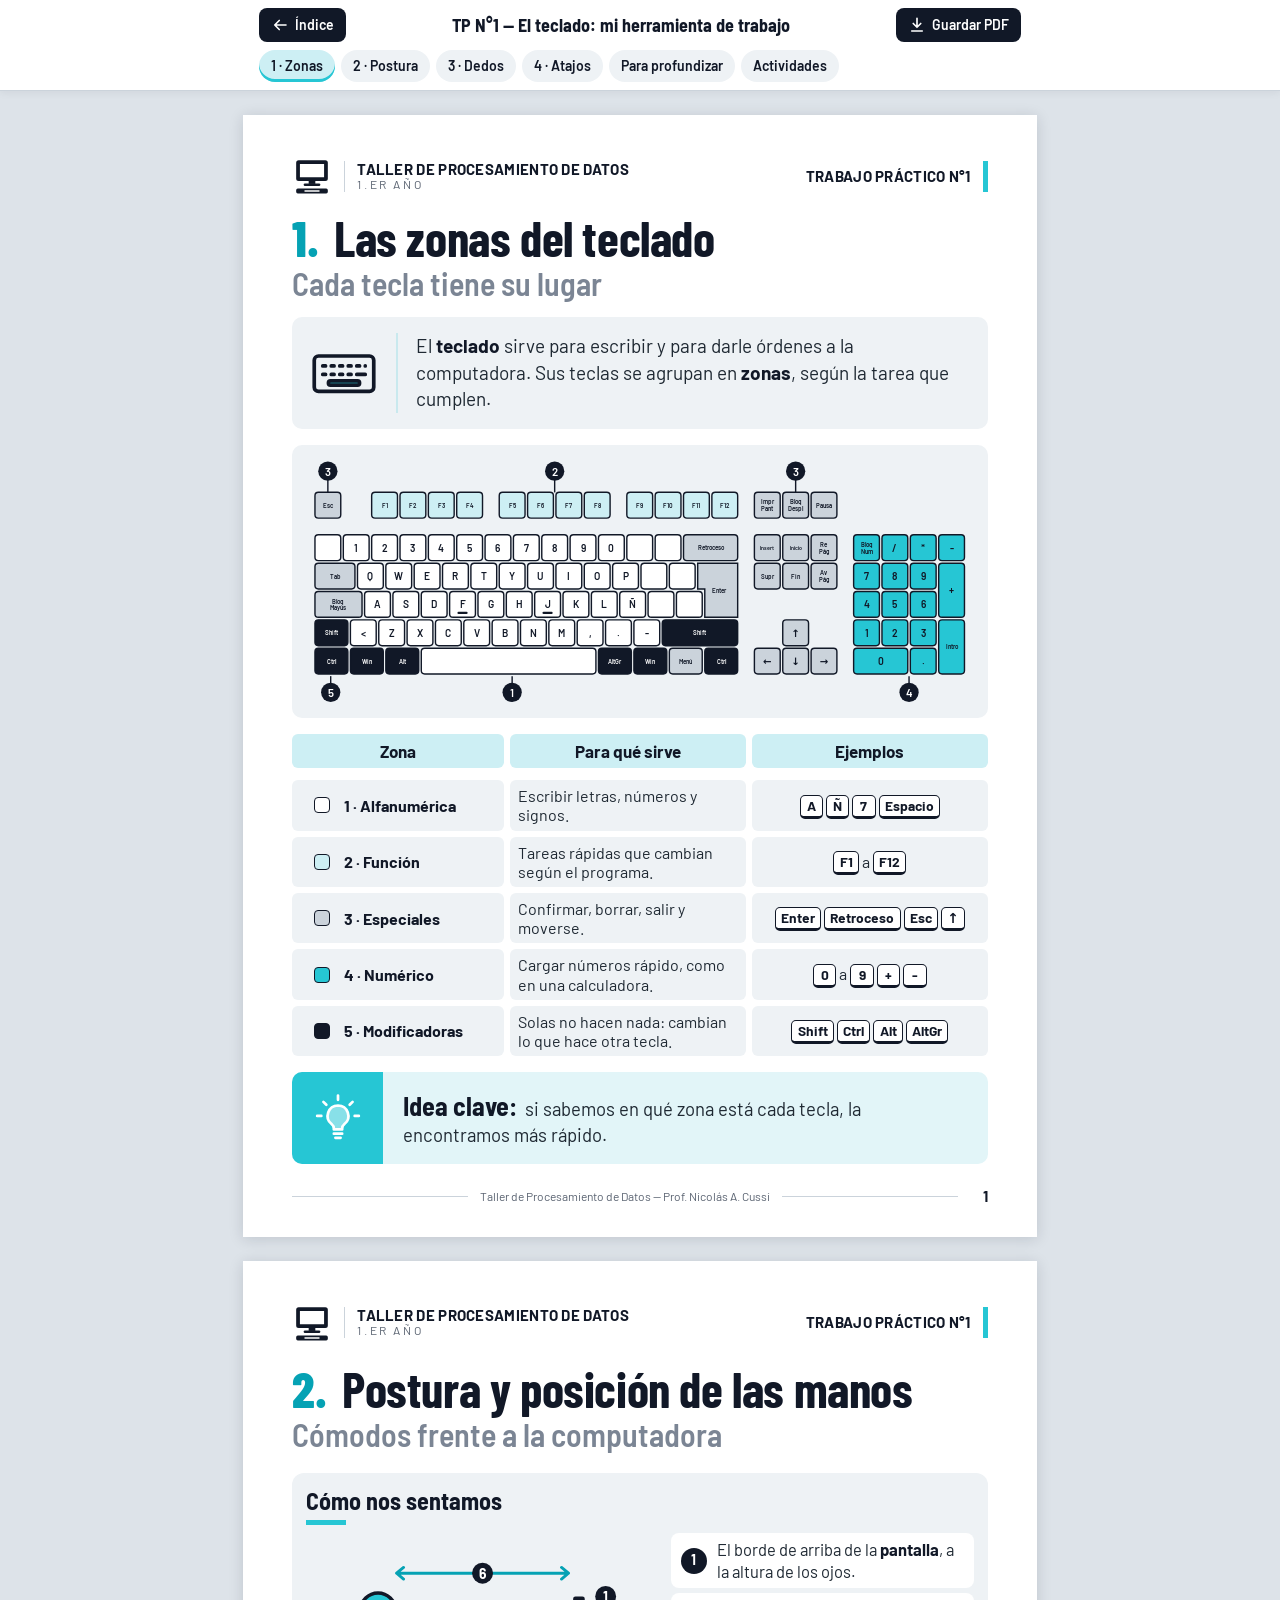
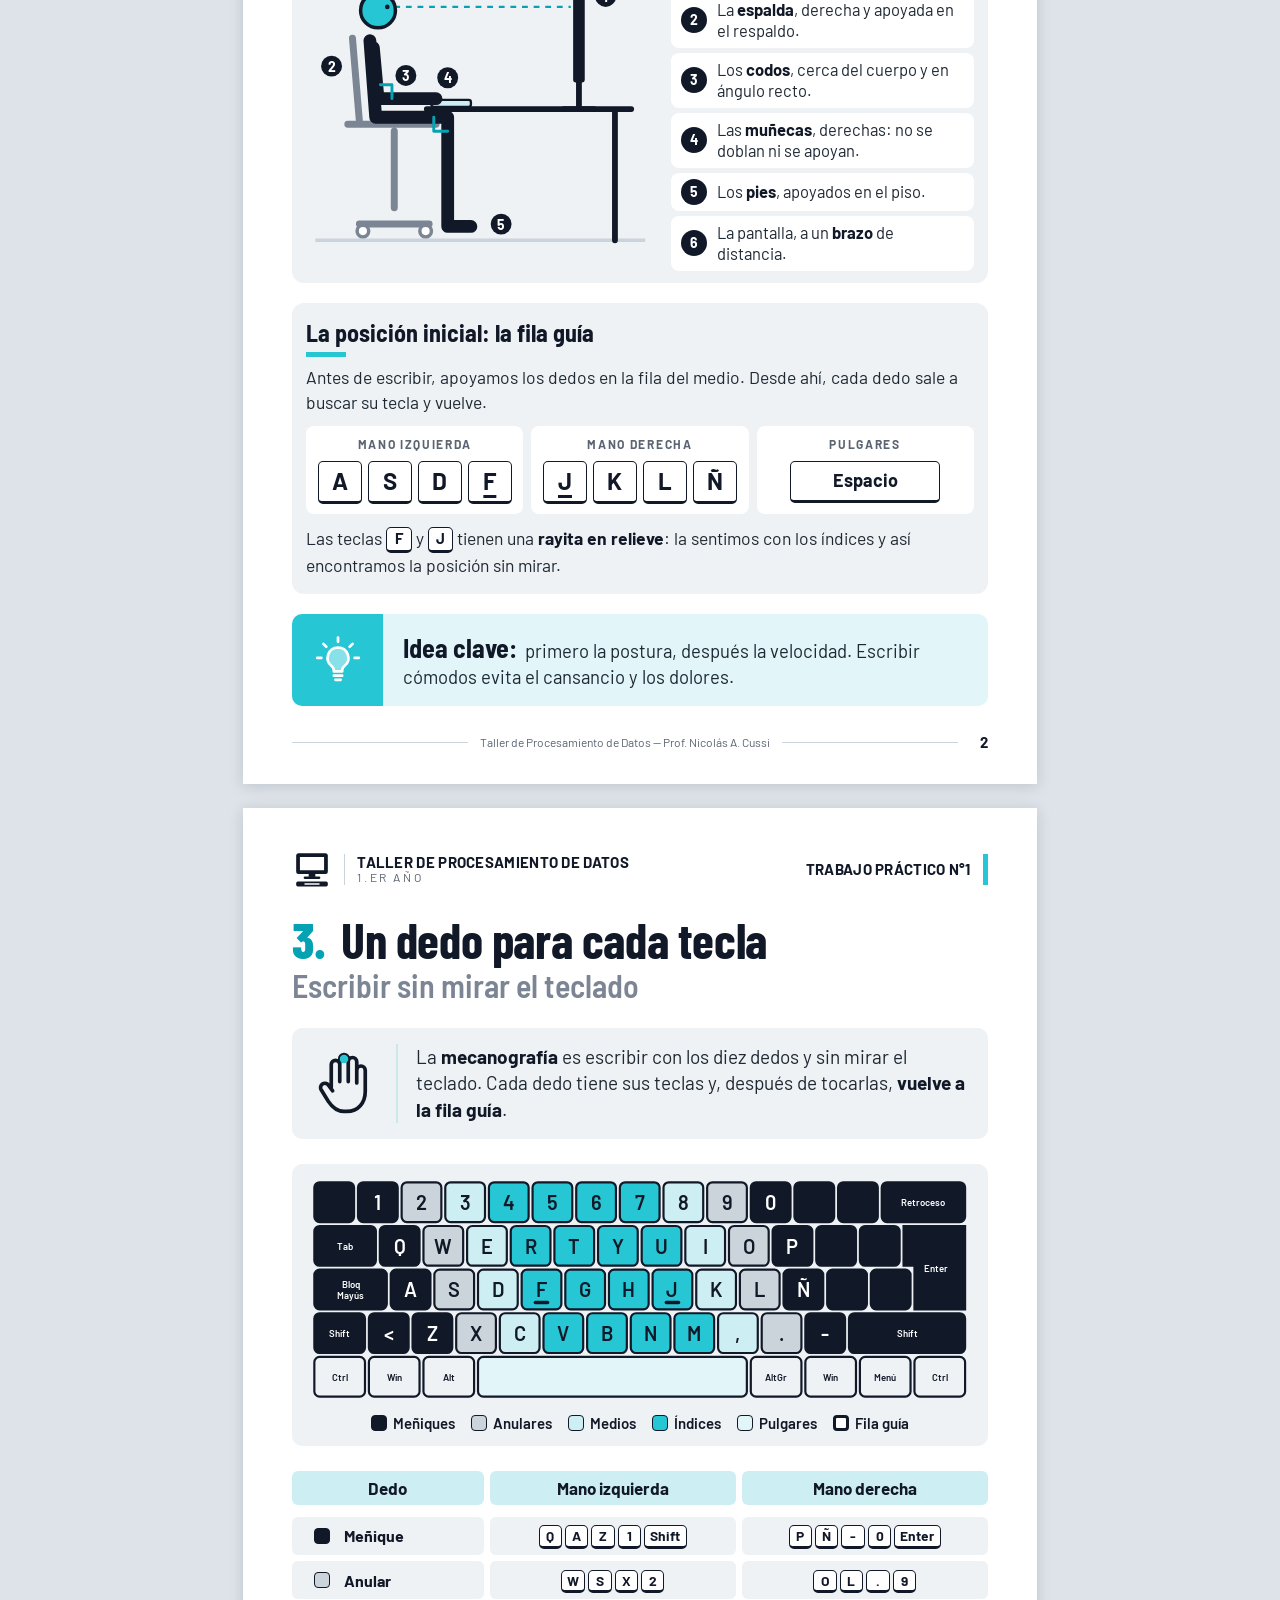
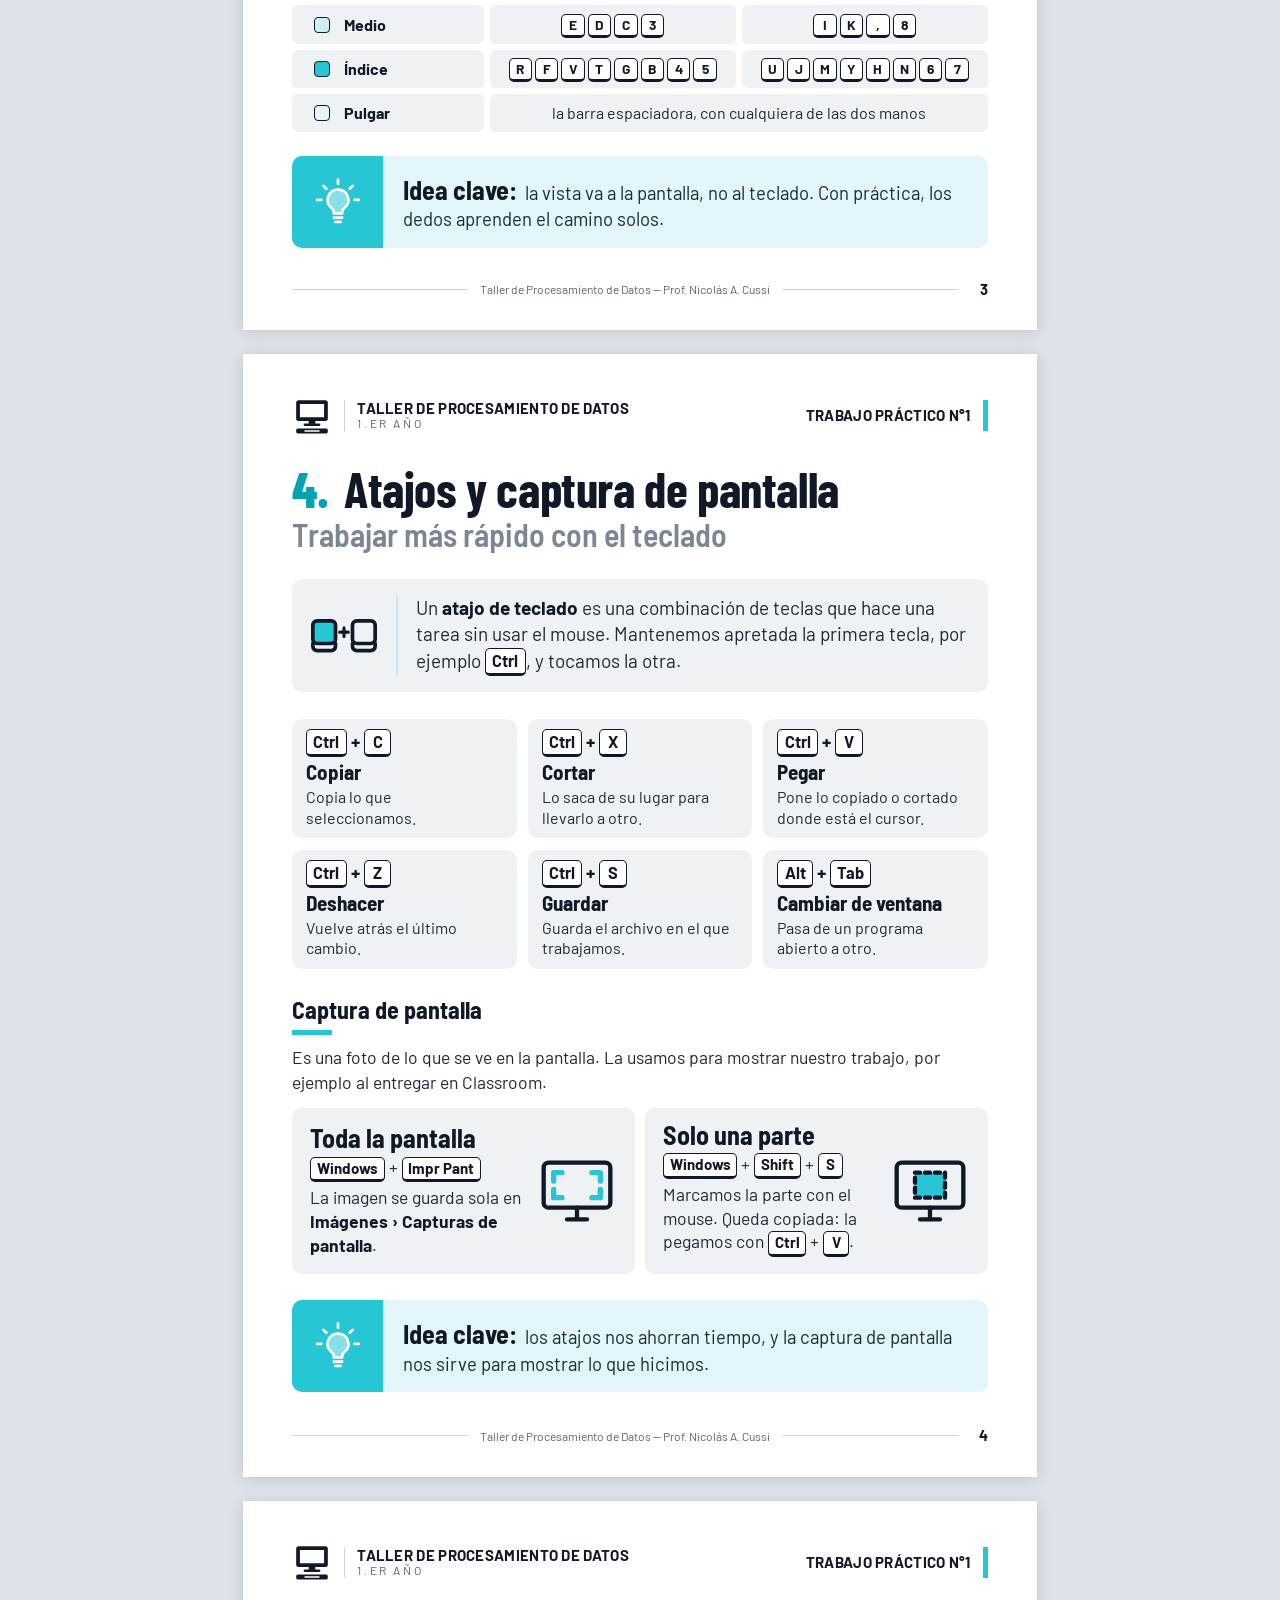
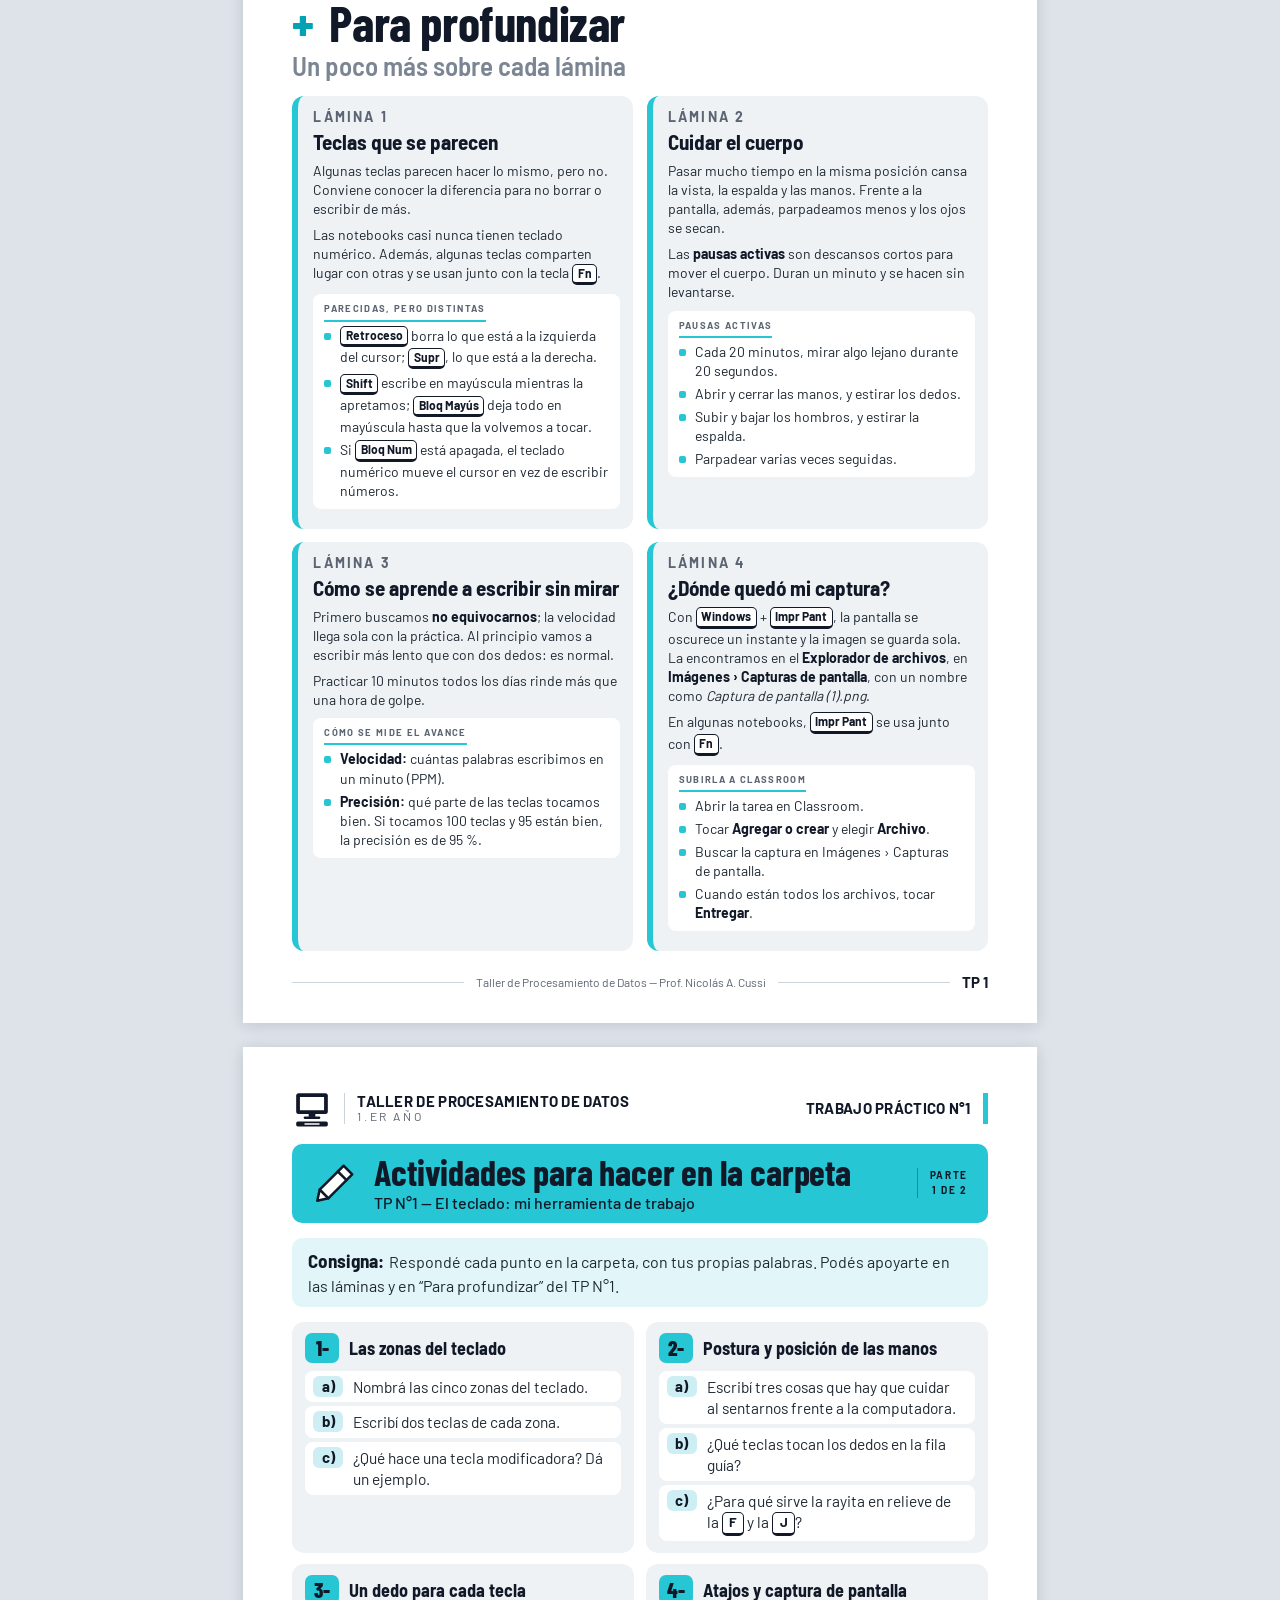
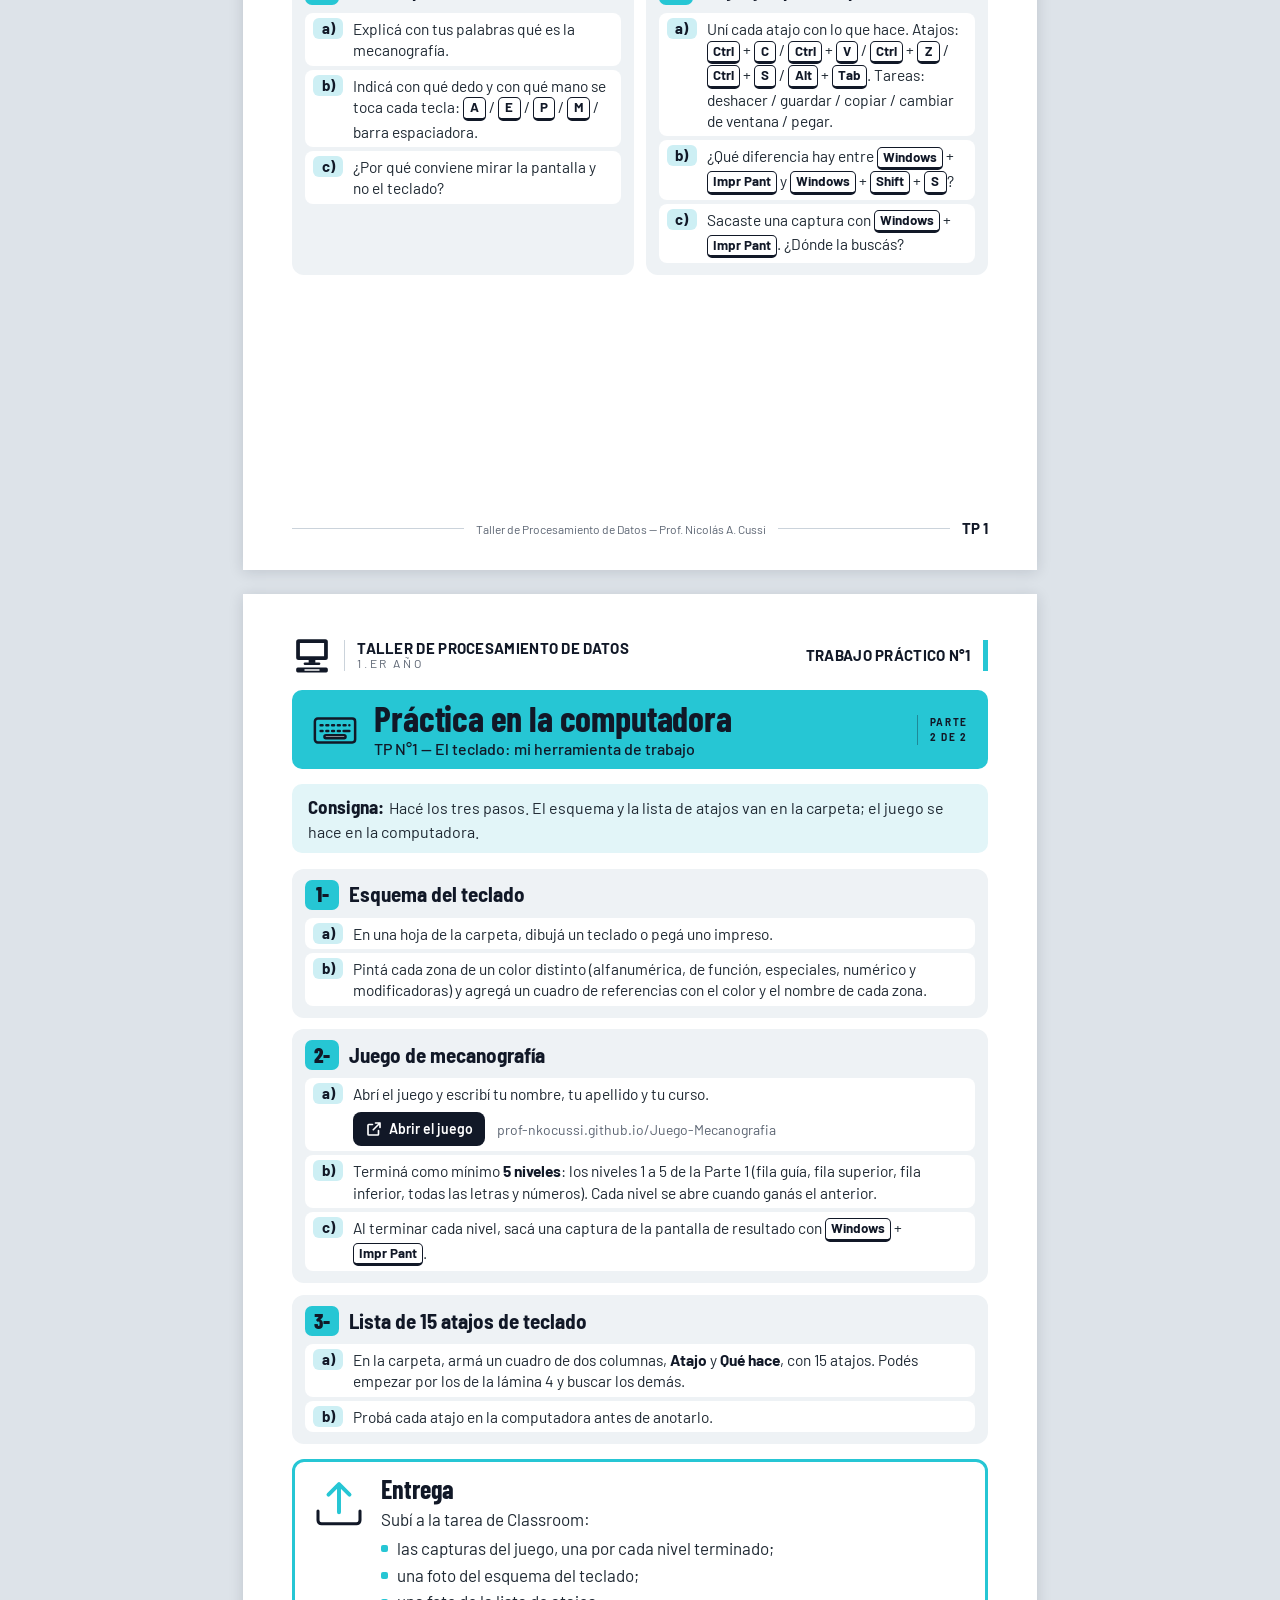
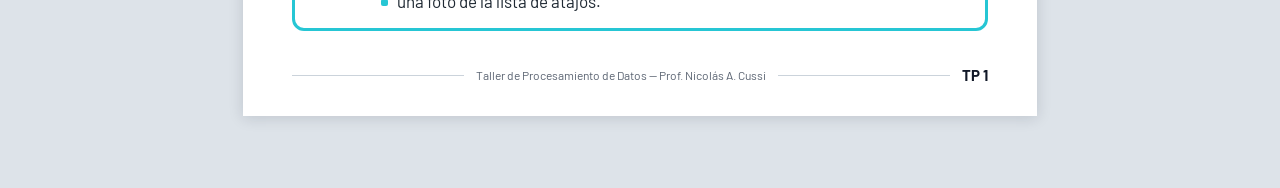
==== commit fd2d84dd: "Pie con guion largo y botón Índice igual al de PDF" ====
--- a/unidades/tp01.html
+++ b/unidades/tp01.html
@@ -66,6 +66,9 @@
     <symbol id="i-descarga" viewBox="0 0 24 24">
       <path d="M12 3v12M7 10l5 5 5-5M5 20h14"/>
     </symbol>
+    <symbol id="i-atras" viewBox="0 0 24 24">
+      <path d="M20 12H5M11 6l-6 6 6 6"/>
+    </symbol>
     <symbol id="i-externo" viewBox="0 0 24 24">
       <path d="M14 4h6v6M20 4l-9 9M18 14v5a1 1 0 0 1-1 1H5a1 1 0 0 1-1-1V7a1 1 0 0 1 1-1h5"/>
     </symbol>
@@ -76,7 +79,7 @@
 
 <header class="barra">
   <div class="barra__fila">
-    <a class="barra__volver" href="../index.html">← Índice</a>
+    <a class="boton barra__volver" href="../index.html"><svg aria-hidden="true" focusable="false"><use href="#i-atras"/></svg><span>Índice</span></a>
     <span class="barra__titulo">TP N°1 — El teclado: mi herramienta de trabajo</span>
     <button class="boton" type="button" data-imprimir aria-label="Guardar en PDF">
       <svg aria-hidden="true" focusable="false"><use href="#i-descarga"/></svg><span><span class="boton__largo">Guardar </span>PDF</span>
@@ -139,7 +142,7 @@
 
     <footer class="pie">
       <span class="pie__linea"></span>
-      <span>Taller de Procesamiento de Datos - Prof. Nicolás A. Cussi</span>
+      <span>Taller de Procesamiento de Datos — Prof. Nicolás A. Cussi</span>
       <span class="pie__linea"></span>
       <span class="pie__num" aria-label="Página 1">1</span>
     </footer>
@@ -235,7 +238,7 @@
 
     <footer class="pie">
       <span class="pie__linea"></span>
-      <span>Taller de Procesamiento de Datos - Prof. Nicolás A. Cussi</span>
+      <span>Taller de Procesamiento de Datos — Prof. Nicolás A. Cussi</span>
       <span class="pie__linea"></span>
       <span class="pie__num" aria-label="Página 2">2</span>
     </footer>
@@ -293,7 +296,7 @@
 
     <footer class="pie">
       <span class="pie__linea"></span>
-      <span>Taller de Procesamiento de Datos - Prof. Nicolás A. Cussi</span>
+      <span>Taller de Procesamiento de Datos — Prof. Nicolás A. Cussi</span>
       <span class="pie__linea"></span>
       <span class="pie__num" aria-label="Página 3">3</span>
     </footer>
@@ -343,7 +346,7 @@
 
     <footer class="pie">
       <span class="pie__linea"></span>
-      <span>Taller de Procesamiento de Datos - Prof. Nicolás A. Cussi</span>
+      <span>Taller de Procesamiento de Datos — Prof. Nicolás A. Cussi</span>
       <span class="pie__linea"></span>
       <span class="pie__num" aria-label="Página 4">4</span>
     </footer>
@@ -444,7 +447,7 @@
 
     <footer class="pie">
       <span class="pie__linea"></span>
-      <span>Taller de Procesamiento de Datos - Prof. Nicolás A. Cussi</span>
+      <span>Taller de Procesamiento de Datos — Prof. Nicolás A. Cussi</span>
       <span class="pie__linea"></span>
       <span class="pie__num">TP 1</span>
     </footer>
@@ -507,7 +510,7 @@
 
     <footer class="pie">
       <span class="pie__linea"></span>
-      <span>Taller de Procesamiento de Datos - Prof. Nicolás A. Cussi</span>
+      <span>Taller de Procesamiento de Datos — Prof. Nicolás A. Cussi</span>
       <span class="pie__linea"></span>
       <span class="pie__num">TP 1</span>
     </footer>
@@ -574,7 +577,7 @@
 
     <footer class="pie">
       <span class="pie__linea"></span>
-      <span>Taller de Procesamiento de Datos - Prof. Nicolás A. Cussi</span>
+      <span>Taller de Procesamiento de Datos — Prof. Nicolás A. Cussi</span>
       <span class="pie__linea"></span>
       <span class="pie__num">TP 1</span>
     </footer>
--- a/assets/css/estilos.css
+++ b/assets/css/estilos.css
@@ -93,10 +93,6 @@
   display: flex; align-items: center; gap: 10px;
   max-width: 210mm; margin: 0 auto; padding: 8px 16px;
 }
-.barra__volver {
-  text-decoration: none; font-weight: 600; font-size: 15px;
-  padding: 8px 4px; color: var(--tinta);
-}
 .barra__volver, .boton { flex: none; }
 .barra__titulo {
   flex: 1; min-width: 0; text-align: center;
@@ -110,7 +106,7 @@
 .boton {
   display: inline-flex; align-items: center; gap: 6px;
   background: var(--tinta); color: var(--blanco);
-  text-decoration: none; font-weight: 600; font-size: 14px;
+  text-decoration: none; font-weight: 600; font-size: 14px; line-height: 1.2;
   padding: 8px 12px; border-radius: 8px;
 }
 button.boton { border: 0; font-family: inherit; cursor: pointer; }
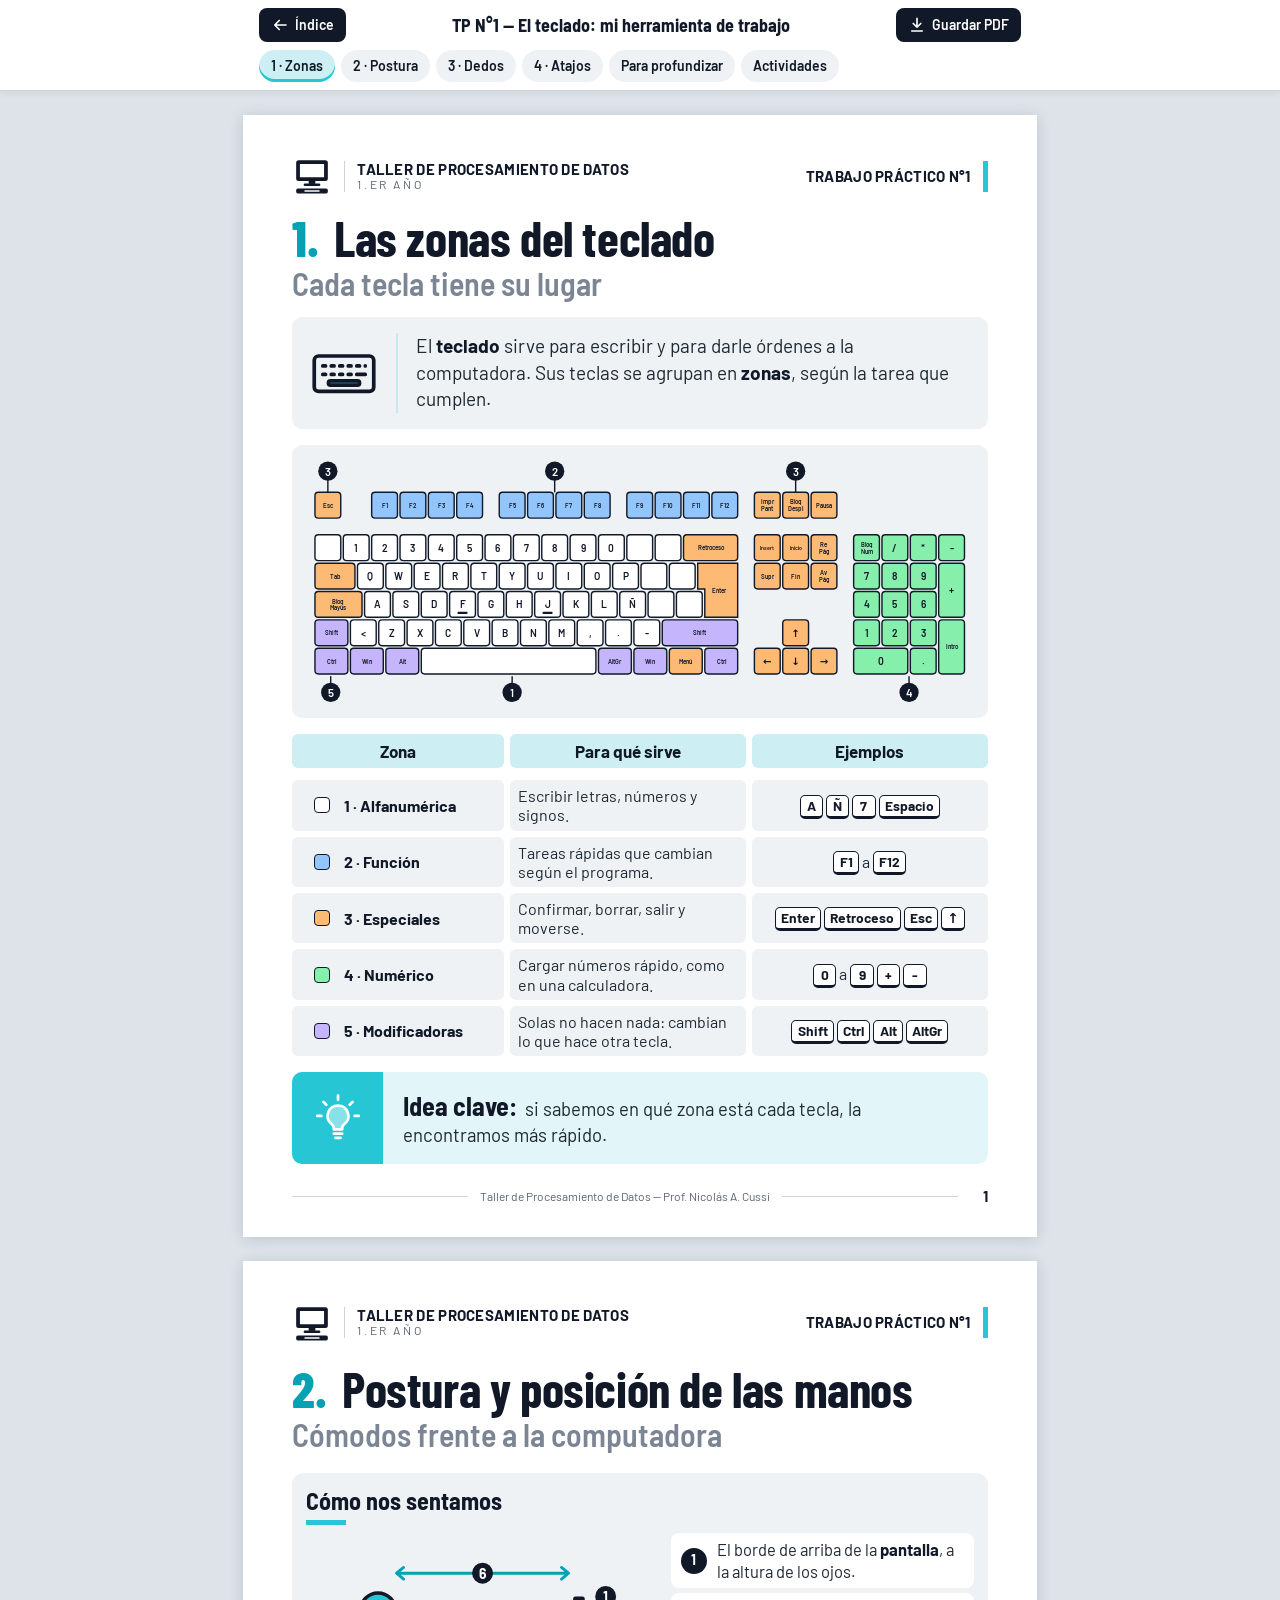
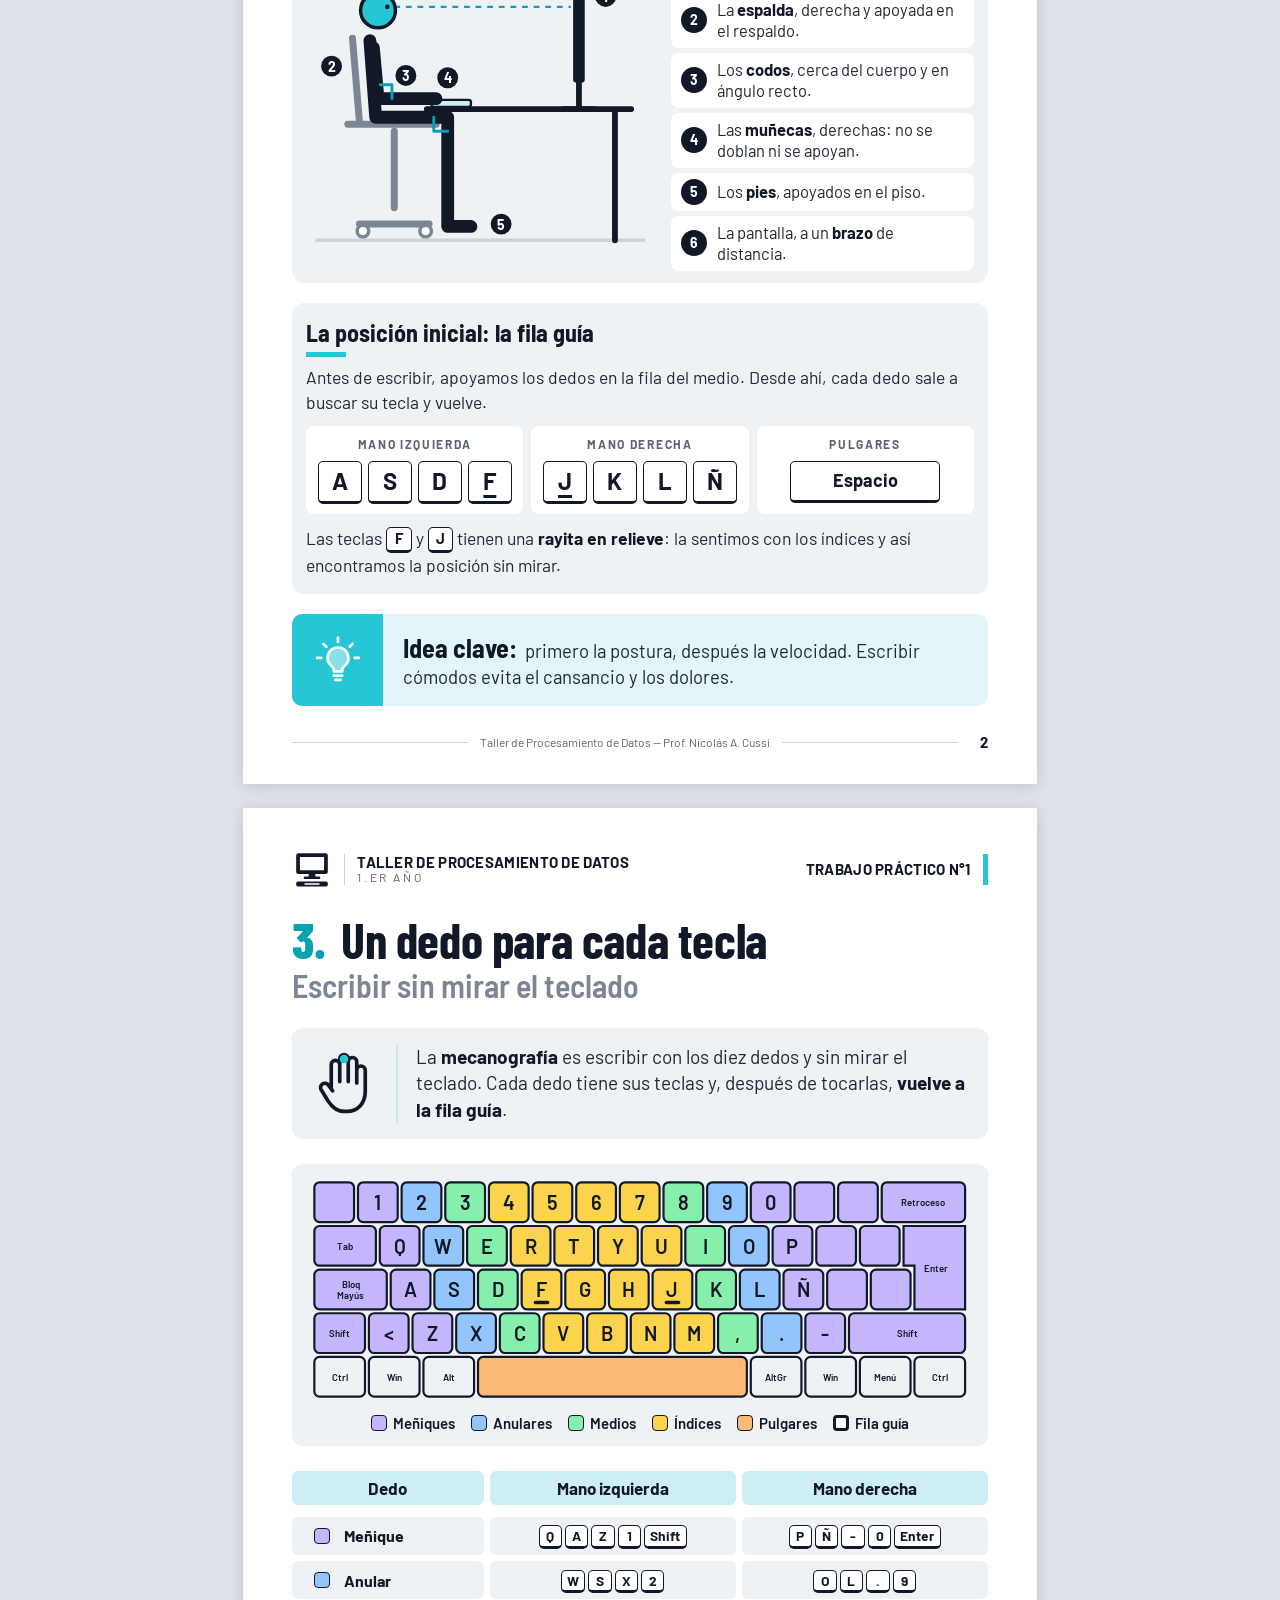
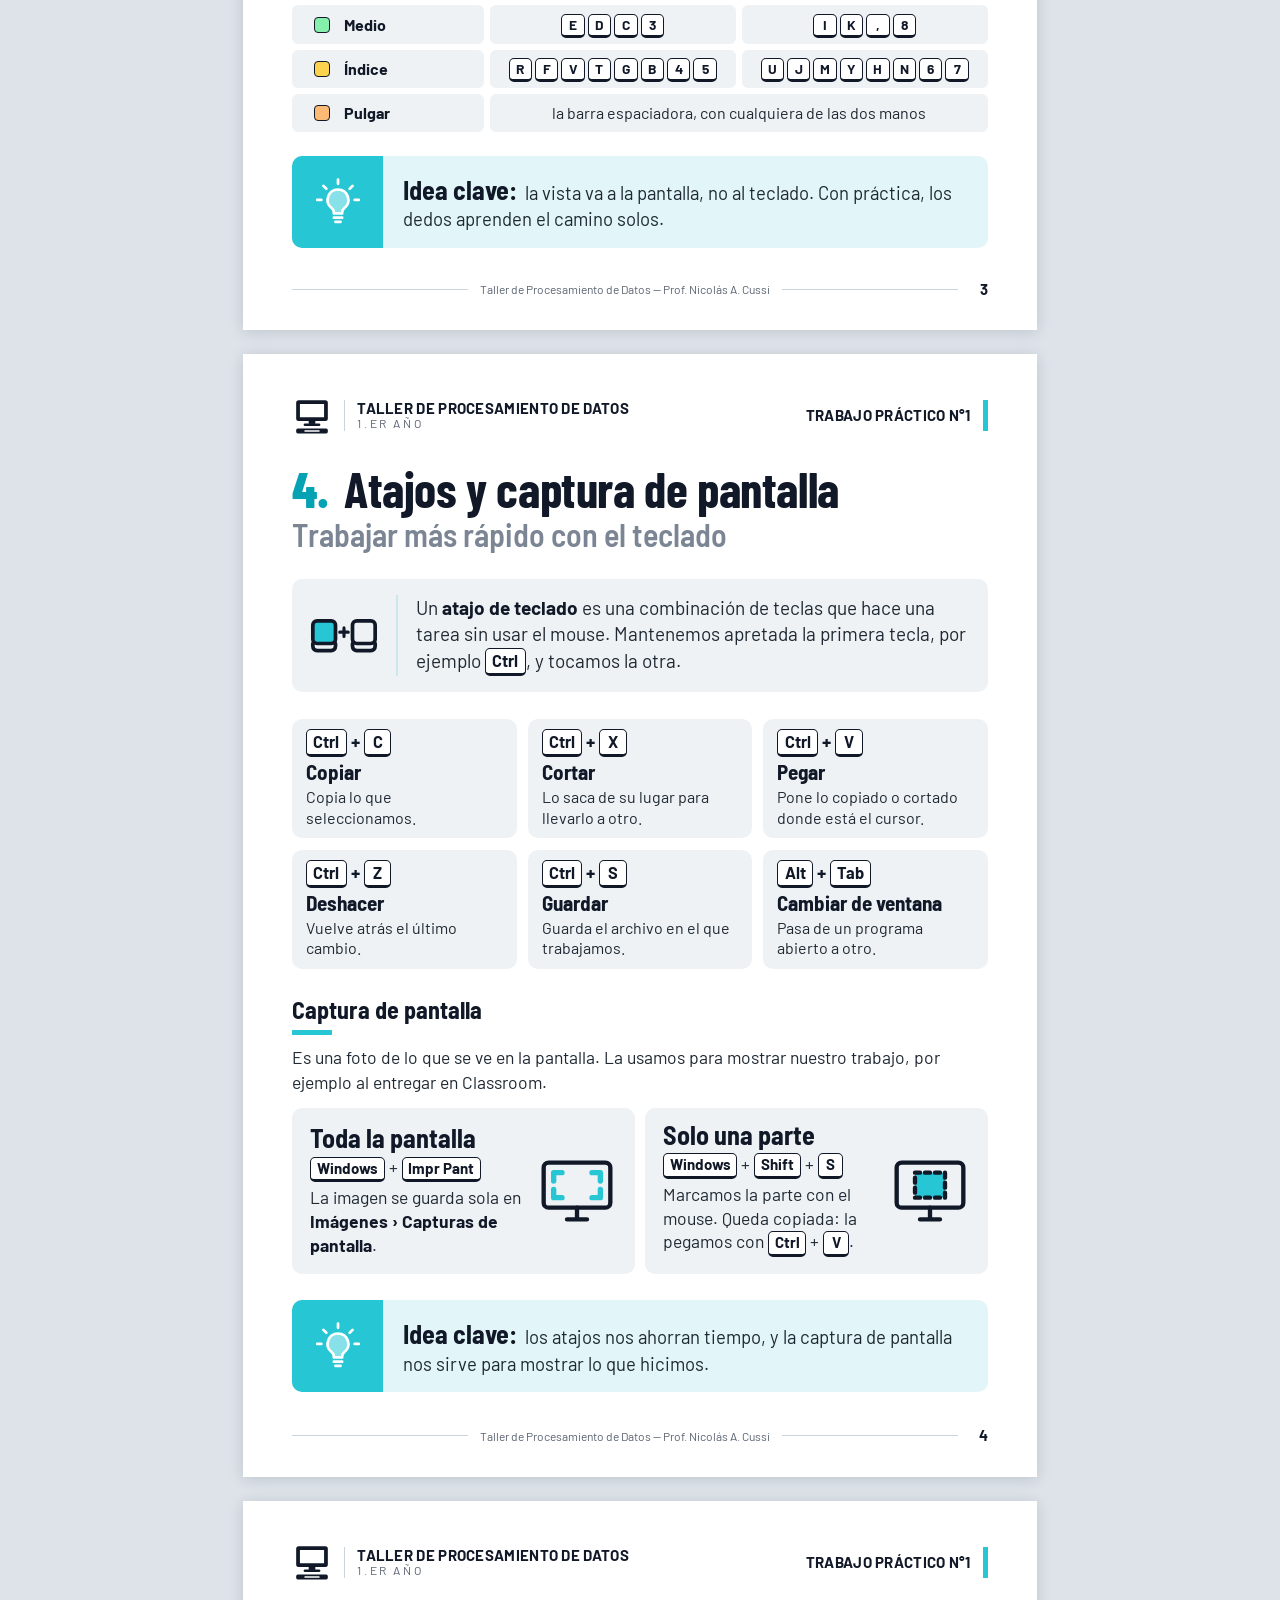
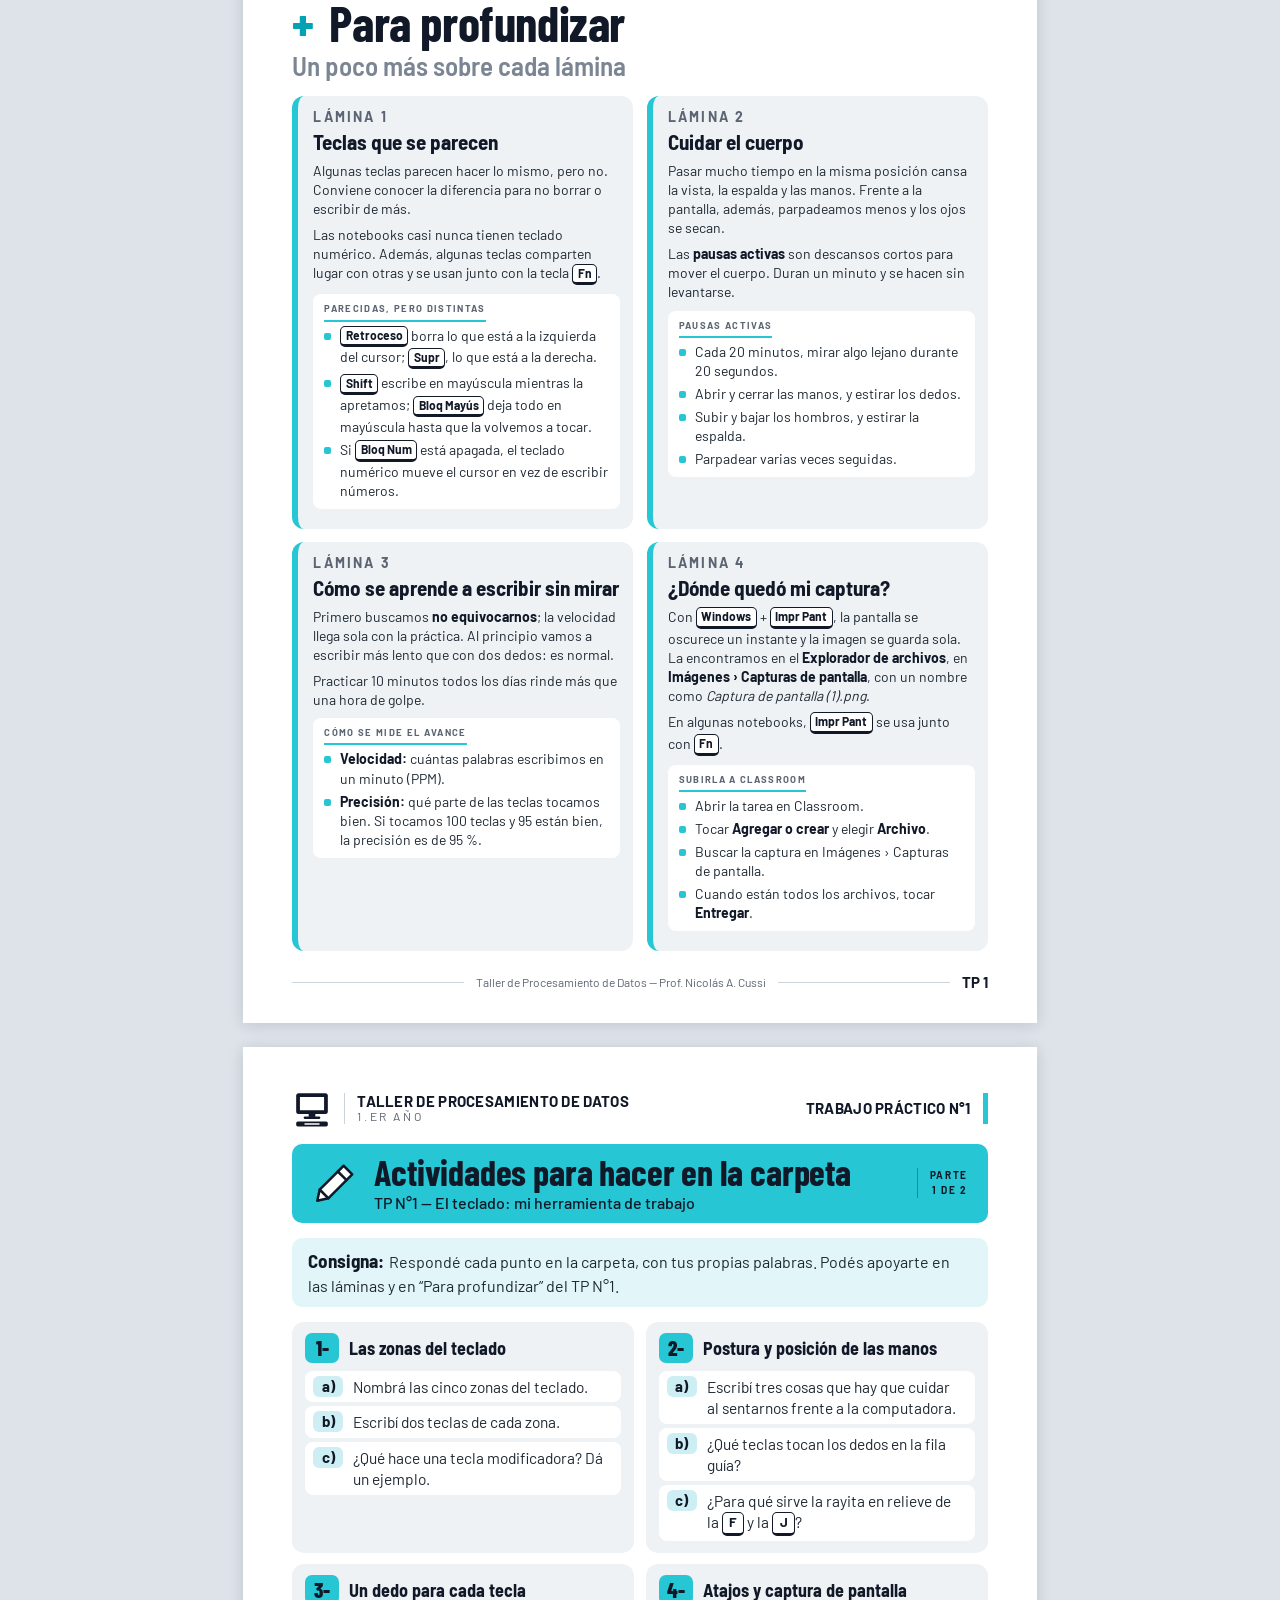
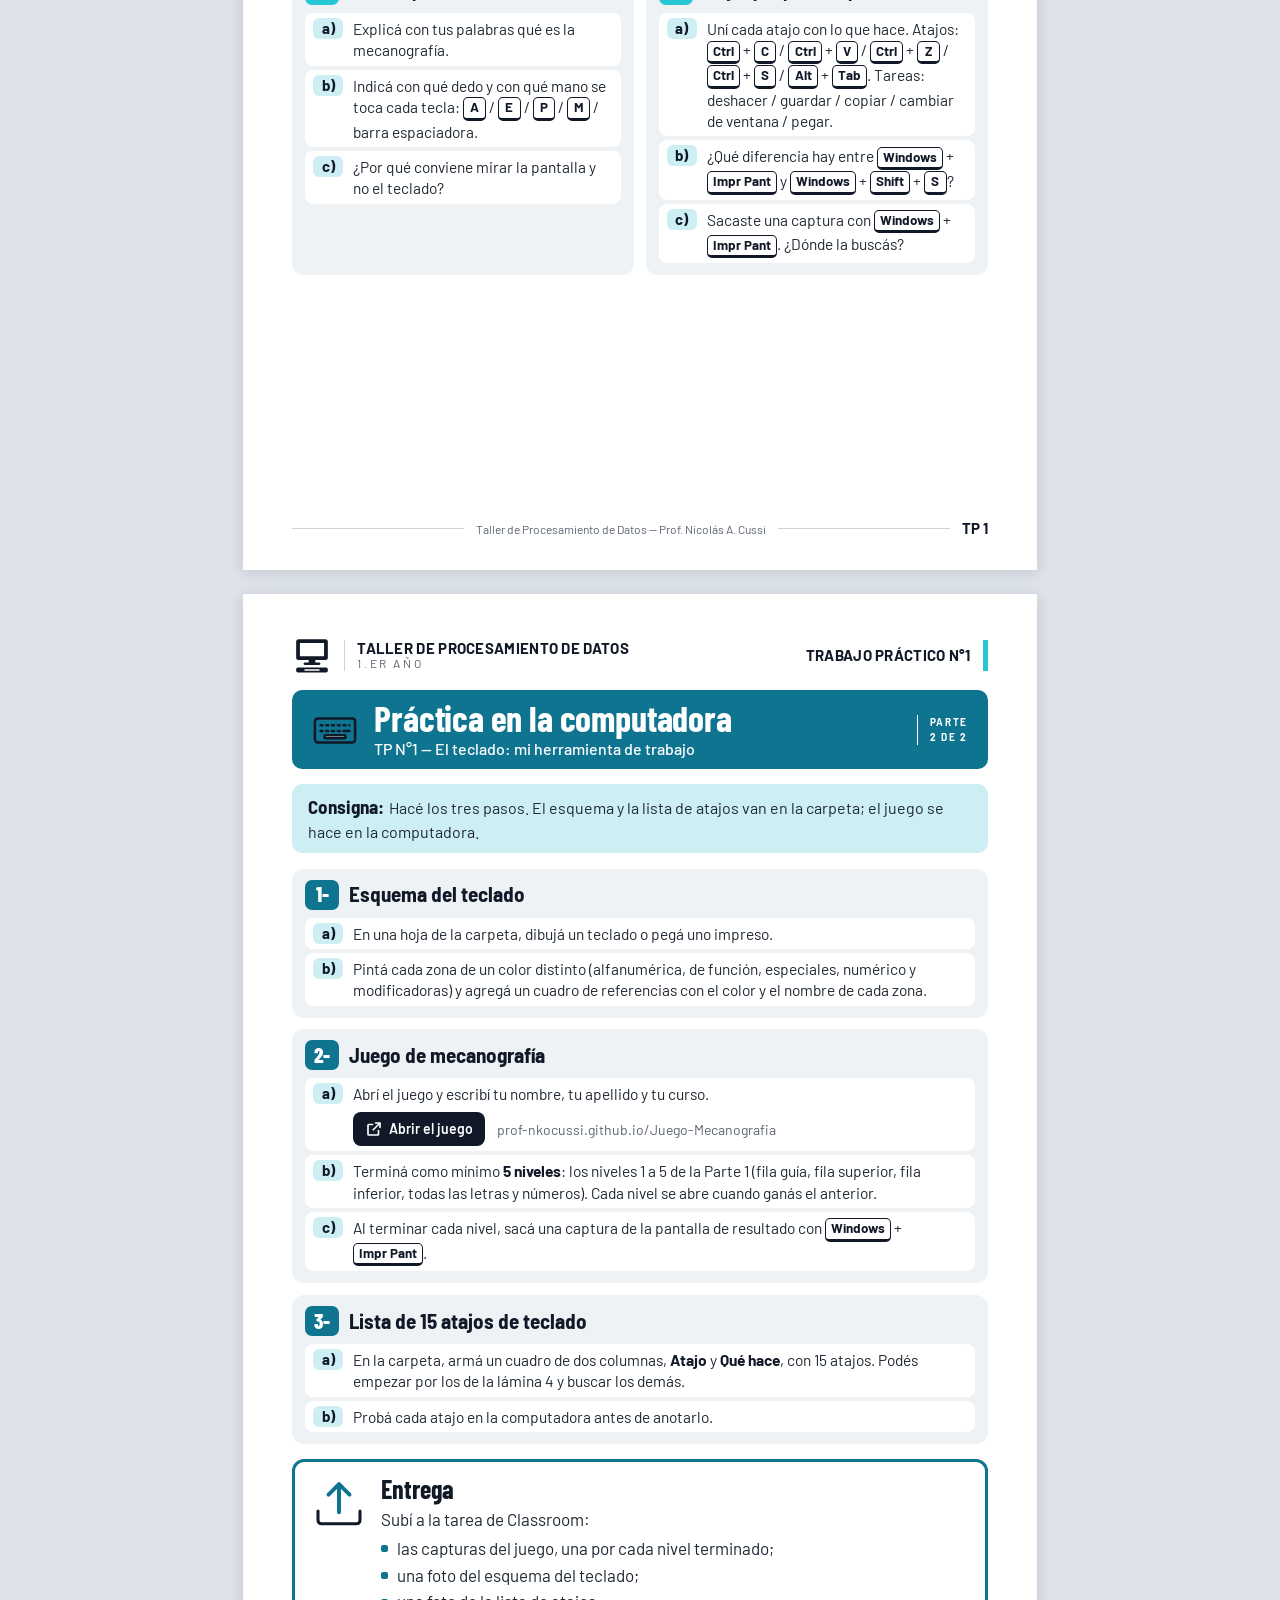
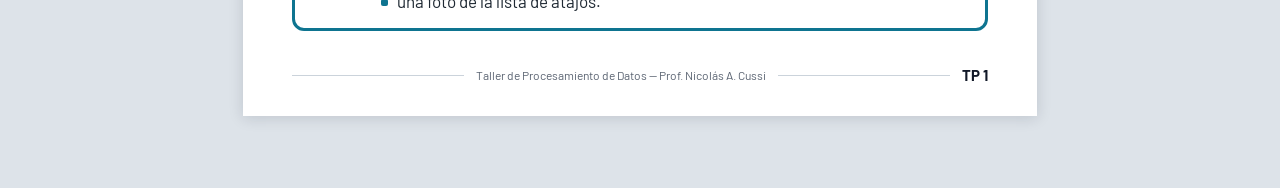
==== commit 8b999fbe: "Colores vivos: un color por programa, etiquetas en la portada y teclado con tintes - CLAUDE.md: regl" ====
--- a/unidades/tp01.html
+++ b/unidades/tp01.html
@@ -10,7 +10,7 @@
   <link rel="preload" href="../assets/fonts/barlow-semi-condensed-latin-700-normal.woff2" as="font" type="font/woff2" crossorigin>
   <link rel="stylesheet" href="../assets/css/estilos.css">
 </head>
-<body data-tp="1">
+<body data-tp="1" class="prog--teclado">
 
 <!-- ====== Íconos ====== -->
 <svg width="0" height="0" style="position:absolute" aria-hidden="true" focusable="false">
@@ -62,6 +62,14 @@
       <path d="M33 6l9 9-25 25-9-9z" style="fill:var(--ac)"/>
       <path d="M8 31 5.5 42.5 17 40z" style="fill:#fff"/>
       <path d="M27 12l9 9"/>
+    </symbol>
+    <symbol id="i-importante" viewBox="0 0 48 48">
+      <circle cx="24" cy="24" r="21" style="fill:var(--ac);stroke:none"/>
+      <path d="M24 12v15M24 35v.5" style="stroke:var(--blanco);stroke-width:5.5"/>
+    </symbol>
+    <symbol id="i-consejo" viewBox="0 0 48 48">
+      <circle cx="24" cy="24" r="21" style="fill:var(--ac);stroke:none"/>
+      <path d="M14 24.5l7 7 13-14" style="stroke:var(--blanco);stroke-width:5.5"/>
     </symbol>
     <symbol id="i-descarga" viewBox="0 0 24 24">
       <path d="M12 3v12M7 10l5 5 5-5M5 20h14"/>
@@ -118,7 +126,7 @@
     </div>
 
     <figure class="esquema esquema--teclado">
-      <svg viewBox="-2 -12 234 88" role="img" aria-labelledby="kz-t kz-d"><title id="kz-t">Esquema de un teclado en español con sus cinco zonas</title><desc id="kz-d">1: zona alfanumérica, con las letras, los números, los signos y la barra espaciadora. 2: teclas de función, de F1 a F12, en la fila de arriba. 3: teclas especiales, como Esc, Tab, Bloq Mayús, Retroceso, Enter, Supr y las flechas. 4: teclado numérico, a la derecha. 5: teclas modificadoras: Shift, Ctrl, Alt, AltGr y Windows.</desc><rect class="tk z-esp" x="0.45" y="0.45" width="9.1" height="9.1" rx="1.2"/><text class="tt" x="5" y="5" font-size="2.2" text-anchor="middle" dominant-baseline="central">Esc</text><rect class="tk z-fn" x="20.45" y="0.45" width="9.1" height="9.1" rx="1.2"/><text class="tt" x="25" y="5" font-size="2.2" text-anchor="middle" dominant-baseline="central">F1</text><rect class="tk z-fn" x="30.45" y="0.45" width="9.1" height="9.1" rx="1.2"/><text class="tt" x="35" y="5" font-size="2.2" text-anchor="middle" dominant-baseline="central">F2</text><rect class="tk z-fn" x="40.45" y="0.45" width="9.1" height="9.1" rx="1.2"/><text class="tt" x="45" y="5" font-size="2.2" text-anchor="middle" dominant-baseline="central">F3</text><rect class="tk z-fn" x="50.45" y="0.45" width="9.1" height="9.1" rx="1.2"/><text class="tt" x="55" y="5" font-size="2.2" text-anchor="middle" dominant-baseline="central">F4</text><rect class="tk z-fn" x="65.45" y="0.45" width="9.1" height="9.1" rx="1.2"/><text class="tt" x="70" y="5" font-size="2.2" text-anchor="middle" dominant-baseline="central">F5</text><rect class="tk z-fn" x="75.45" y="0.45" width="9.1" height="9.1" rx="1.2"/><text class="tt" x="80" y="5" font-size="2.2" text-anchor="middle" dominant-baseline="central">F6</text><rect class="tk z-fn" x="85.45" y="0.45" width="9.1" height="9.1" rx="1.2"/><text class="tt" x="90" y="5" font-size="2.2" text-anchor="middle" dominant-baseline="central">F7</text><rect class="tk z-fn" x="95.45" y="0.45" width="9.1" height="9.1" rx="1.2"/><text class="tt" x="100" y="5" font-size="2.2" text-anchor="middle" dominant-baseline="central">F8</text><rect class="tk z-fn" x="110.45" y="0.45" width="9.1" height="9.1" rx="1.2"/><text class="tt" x="115" y="5" font-size="2.2" text-anchor="middle" dominant-baseline="central">F9</text><rect class="tk z-fn" x="120.45" y="0.45" width="9.1" height="9.1" rx="1.2"/><text class="tt" x="125" y="5" font-size="2.2" text-anchor="middle" dominant-baseline="central">F10</text><rect class="tk z-fn" x="130.45" y="0.45" width="9.1" height="9.1" rx="1.2"/><text class="tt" x="135" y="5" font-size="2.2" text-anchor="middle" dominant-baseline="central">F11</text><rect class="tk z-fn" x="140.45" y="0.45" width="9.1" height="9.1" rx="1.2"/><text class="tt" x="145" y="5" font-size="2.2" text-anchor="middle" dominant-baseline="central">F12</text><rect class="tk z-alfa" x="0.45" y="15.45" width="9.1" height="9.1" rx="1.2"/><rect class="tk z-alfa" x="10.45" y="15.45" width="9.1" height="9.1" rx="1.2"/><text class="tt" x="15" y="20" font-size="3.6" text-anchor="middle" dominant-baseline="central">1</text><rect class="tk z-alfa" x="20.45" y="15.45" width="9.1" height="9.1" rx="1.2"/><text class="tt" x="25" y="20" font-size="3.6" text-anchor="middle" dominant-baseline="central">2</text><rect class="tk z-alfa" x="30.45" y="15.45" width="9.1" height="9.1" rx="1.2"/><text class="tt" x="35" y="20" font-size="3.6" text-anchor="middle" dominant-baseline="central">3</text><rect class="tk z-alfa" x="40.45" y="15.45" width="9.1" height="9.1" rx="1.2"/><text class="tt" x="45" y="20" font-size="3.6" text-anchor="middle" dominant-baseline="central">4</text><rect class="tk z-alfa" x="50.45" y="15.45" width="9.1" height="9.1" rx="1.2"/><text class="tt" x="55" y="20" font-size="3.6" text-anchor="middle" dominant-baseline="central">5</text><rect class="tk z-alfa" x="60.45" y="15.45" width="9.1" height="9.1" rx="1.2"/><text class="tt" x="65" y="20" font-size="3.6" text-anchor="middle" dominant-baseline="central">6</text><rect class="tk z-alfa" x="70.45" y="15.45" width="9.1" height="9.1" rx="1.2"/><text class="tt" x="75" y="20" font-size="3.6" text-anchor="middle" dominant-baseline="central">7</text><rect class="tk z-alfa" x="80.45" y="15.45" width="9.1" height="9.1" rx="1.2"/><text class="tt" x="85" y="20" font-size="3.6" text-anchor="middle" dominant-baseline="central">8</text><rect class="tk z-alfa" x="90.45" y="15.45" width="9.1" height="9.1" rx="1.2"/><text class="tt" x="95" y="20" font-size="3.6" text-anchor="middle" dominant-baseline="central">9</text><rect class="tk z-alfa" x="100.45" y="15.45" width="9.1" height="9.1" rx="1.2"/><text class="tt" x="105" y="20" font-size="3.6" text-anchor="middle" dominant-baseline="central">0</text><rect class="tk z-alfa" x="110.45" y="15.45" width="9.1" height="9.1" rx="1.2"/><rect class="tk z-alfa" x="120.45" y="15.45" width="9.1" height="9.1" rx="1.2"/><rect class="tk z-esp" x="130.45" y="15.45" width="19.1" height="9.1" rx="1.2"/><text class="tt" x="140" y="20" font-size="2.2" text-anchor="middle" dominant-baseline="central">Retroceso</text><rect class="tk z-esp" x="0.45" y="25.45" width="14.1" height="9.1" rx="1.2"/><text class="tt" x="7.5" y="30" font-size="2.2" text-anchor="middle" dominant-baseline="central">Tab</text><rect class="tk z-alfa" x="15.45" y="25.45" width="9.1" height="9.1" rx="1.2"/><text class="tt" x="20" y="30" font-size="3.6" text-anchor="middle" dominant-baseline="central">Q</text><rect class="tk z-alfa" x="25.45" y="25.45" width="9.1" height="9.1" rx="1.2"/><text class="tt" x="30" y="30" font-size="3.6" text-anchor="middle" dominant-baseline="central">W</text><rect class="tk z-alfa" x="35.45" y="25.45" width="9.1" height="9.1" rx="1.2"/><text class="tt" x="40" y="30" font-size="3.6" text-anchor="middle" dominant-baseline="central">E</text><rect class="tk z-alfa" x="45.45" y="25.45" width="9.1" height="9.1" rx="1.2"/><text class="tt" x="50" y="30" font-size="3.6" text-anchor="middle" dominant-baseline="central">R</text><rect class="tk z-alfa" x="55.45" y="25.45" width="9.1" height="9.1" rx="1.2"/><text class="tt" x="60" y="30" font-size="3.6" text-anchor="middle" dominant-baseline="central">T</text><rect class="tk z-alfa" x="65.45" y="25.45" width="9.1" height="9.1" rx="1.2"/><text class="tt" x="70" y="30" font-size="3.6" text-anchor="middle" dominant-baseline="central">Y</text><rect class="tk z-alfa" x="75.45" y="25.45" width="9.1" height="9.1" rx="1.2"/><text class="tt" x="80" y="30" font-size="3.6" text-anchor="middle" dominant-baseline="central">U</text><rect class="tk z-alfa" x="85.45" y="25.45" width="9.1" height="9.1" rx="1.2"/><text class="tt" x="90" y="30" font-size="3.6" text-anchor="middle" dominant-baseline="central">I</text><rect class="tk z-alfa" x="95.45" y="25.45" width="9.1" height="9.1" rx="1.2"/><text class="tt" x="100" y="30" font-size="3.6" text-anchor="middle" dominant-baseline="central">O</text><rect class="tk z-alfa" x="105.45" y="25.45" width="9.1" height="9.1" rx="1.2"/><text class="tt" x="110" y="30" font-size="3.6" text-anchor="middle" dominant-baseline="central">P</text><rect class="tk z-alfa" x="115.45" y="25.45" width="9.1" height="9.1" rx="1.2"/><rect class="tk z-alfa" x="125.45" y="25.45" width="9.1" height="9.1" rx="1.2"/><path class="tk z-esp" d="M135.45 25.45H149.55V44.55H137.95V34.55H135.45Z"/><text class="tt" x="143" y="35" font-size="2.2" text-anchor="middle" dominant-baseline="central">Enter</text><rect class="tk z-esp" x="0.45" y="35.45" width="16.6" height="9.1" rx="1.2"/><text class="tt" x="8.75" y="38.85" font-size="2.2" text-anchor="middle" dominant-baseline="central">Bloq</text><text class="tt" x="8.75" y="41.16" font-size="2.2" text-anchor="middle" dominant-baseline="central">Mayús</text><rect class="tk z-alfa" x="17.95" y="35.45" width="9.1" height="9.1" rx="1.2"/><text class="tt" x="22.5" y="40" font-size="3.6" text-anchor="middle" dominant-baseline="central">A</text><rect class="tk z-alfa" x="27.95" y="35.45" width="9.1" height="9.1" rx="1.2"/><text class="tt" x="32.5" y="40" font-size="3.6" text-anchor="middle" dominant-baseline="central">S</text><rect class="tk z-alfa" x="37.95" y="35.45" width="9.1" height="9.1" rx="1.2"/><text class="tt" x="42.5" y="40" font-size="3.6" text-anchor="middle" dominant-baseline="central">D</text><rect class="tk z-alfa" x="47.95" y="35.45" width="9.1" height="9.1" rx="1.2"/><text class="tt" x="52.5" y="40" font-size="3.6" text-anchor="middle" dominant-baseline="central">F</text><path class="relieve" d="M51.1 43h2.8"/><rect class="tk z-alfa" x="57.95" y="35.45" width="9.1" height="9.1" rx="1.2"/><text class="tt" x="62.5" y="40" font-size="3.6" text-anchor="middle" dominant-baseline="central">G</text><rect class="tk z-alfa" x="67.95" y="35.45" width="9.1" height="9.1" rx="1.2"/><text class="tt" x="72.5" y="40" font-size="3.6" text-anchor="middle" dominant-baseline="central">H</text><rect class="tk z-alfa" x="77.95" y="35.45" width="9.1" height="9.1" rx="1.2"/><text class="tt" x="82.5" y="40" font-size="3.6" text-anchor="middle" dominant-baseline="central">J</text><path class="relieve" d="M81.1 43h2.8"/><rect class="tk z-alfa" x="87.95" y="35.45" width="9.1" height="9.1" rx="1.2"/><text class="tt" x="92.5" y="40" font-size="3.6" text-anchor="middle" dominant-baseline="central">K</text><rect class="tk z-alfa" x="97.95" y="35.45" width="9.1" height="9.1" rx="1.2"/><text class="tt" x="102.5" y="40" font-size="3.6" text-anchor="middle" dominant-baseline="central">L</text><rect class="tk z-alfa" x="107.95" y="35.45" width="9.1" height="9.1" rx="1.2"/><text class="tt" x="112.5" y="40" font-size="3.6" text-anchor="middle" dominant-baseline="central">Ñ</text><rect class="tk z-alfa" x="117.95" y="35.45" width="9.1" height="9.1" rx="1.2"/><rect class="tk z-alfa" x="127.95" y="35.45" width="9.1" height="9.1" rx="1.2"/><rect class="tk z-mod" x="0.45" y="45.45" width="11.6" height="9.1" rx="1.2"/><text class="tt tt--claro" x="6.25" y="50" font-size="2.2" text-anchor="middle" dominant-baseline="central">Shift</text><rect class="tk z-alfa" x="12.95" y="45.45" width="9.1" height="9.1" rx="1.2"/><text class="tt" x="17.5" y="50" font-size="3.6" text-anchor="middle" dominant-baseline="central"><</text><rect class="tk z-alfa" x="22.95" y="45.45" width="9.1" height="9.1" rx="1.2"/><text class="tt" x="27.5" y="50" font-size="3.6" text-anchor="middle" dominant-baseline="central">Z</text><rect class="tk z-alfa" x="32.95" y="45.45" width="9.1" height="9.1" rx="1.2"/><text class="tt" x="37.5" y="50" font-size="3.6" text-anchor="middle" dominant-baseline="central">X</text><rect class="tk z-alfa" x="42.95" y="45.45" width="9.1" height="9.1" rx="1.2"/><text class="tt" x="47.5" y="50" font-size="3.6" text-anchor="middle" dominant-baseline="central">C</text><rect class="tk z-alfa" x="52.95" y="45.45" width="9.1" height="9.1" rx="1.2"/><text class="tt" x="57.5" y="50" font-size="3.6" text-anchor="middle" dominant-baseline="central">V</text><rect class="tk z-alfa" x="62.95" y="45.45" width="9.1" height="9.1" rx="1.2"/><text class="tt" x="67.5" y="50" font-size="3.6" text-anchor="middle" dominant-baseline="central">B</text><rect class="tk z-alfa" x="72.95" y="45.45" width="9.1" height="9.1" rx="1.2"/><text class="tt" x="77.5" y="50" font-size="3.6" text-anchor="middle" dominant-baseline="central">N</text><rect class="tk z-alfa" x="82.95" y="45.45" width="9.1" height="9.1" rx="1.2"/><text class="tt" x="87.5" y="50" font-size="3.6" text-anchor="middle" dominant-baseline="central">M</text><rect class="tk z-alfa" x="92.95" y="45.45" width="9.1" height="9.1" rx="1.2"/><text class="tt" x="97.5" y="50" font-size="3.6" text-anchor="middle" dominant-baseline="central">,</text><rect class="tk z-alfa" x="102.95" y="45.45" width="9.1" height="9.1" rx="1.2"/><text class="tt" x="107.5" y="50" font-size="3.6" text-anchor="middle" dominant-baseline="central">.</text><rect class="tk z-alfa" x="112.95" y="45.45" width="9.1" height="9.1" rx="1.2"/><text class="tt" x="117.5" y="50" font-size="3.6" text-anchor="middle" dominant-baseline="central">-</text><rect class="tk z-mod" x="122.95" y="45.45" width="26.6" height="9.1" rx="1.2"/><text class="tt tt--claro" x="136.25" y="50" font-size="2.2" text-anchor="middle" dominant-baseline="central">Shift</text><rect class="tk z-mod" x="0.45" y="55.45" width="11.6" height="9.1" rx="1.2"/><text class="tt tt--claro" x="6.25" y="60" font-size="2.2" text-anchor="middle" dominant-baseline="central">Ctrl</text><rect class="tk z-mod" x="12.95" y="55.45" width="11.6" height="9.1" rx="1.2"/><text class="tt tt--claro" x="18.75" y="60" font-size="2.2" text-anchor="middle" dominant-baseline="central">Win</text><rect class="tk z-mod" x="25.45" y="55.45" width="11.6" height="9.1" rx="1.2"/><text class="tt tt--claro" x="31.25" y="60" font-size="2.2" text-anchor="middle" dominant-baseline="central">Alt</text><rect class="tk z-alfa" x="37.95" y="55.45" width="61.6" height="9.1" rx="1.2"/><rect class="tk z-mod" x="100.45" y="55.45" width="11.6" height="9.1" rx="1.2"/><text class="tt tt--claro" x="106.25" y="60" font-size="2.2" text-anchor="middle" dominant-baseline="central">AltGr</text><rect class="tk z-mod" x="112.95" y="55.45" width="11.6" height="9.1" rx="1.2"/><text class="tt tt--claro" x="118.75" y="60" font-size="2.2" text-anchor="middle" dominant-baseline="central">Win</text><rect class="tk z-esp" x="125.45" y="55.45" width="11.6" height="9.1" rx="1.2"/><text class="tt" x="131.25" y="60" font-size="2.2" text-anchor="middle" dominant-baseline="central">Menú</text><rect class="tk z-mod" x="137.95" y="55.45" width="11.6" height="9.1" rx="1.2"/><text class="tt tt--claro" x="143.75" y="60" font-size="2.2" text-anchor="middle" dominant-baseline="central">Ctrl</text><rect class="tk z-esp" x="155.45" y="0.45" width="9.1" height="9.1" rx="1.2"/><text class="tt" x="160" y="3.85" font-size="2.2" text-anchor="middle" dominant-baseline="central">Impr</text><text class="tt" x="160" y="6.16" font-size="2.2" text-anchor="middle" dominant-baseline="central">Pant</text><rect class="tk z-esp" x="165.45" y="0.45" width="9.1" height="9.1" rx="1.2"/><text class="tt" x="170" y="3.85" font-size="2.2" text-anchor="middle" dominant-baseline="central">Bloq</text><text class="tt" x="170" y="6.16" font-size="2.2" text-anchor="middle" dominant-baseline="central">Despl</text><rect class="tk z-esp" x="175.45" y="0.45" width="9.1" height="9.1" rx="1.2"/><text class="tt" x="180" y="5" font-size="2.2" text-anchor="middle" dominant-baseline="central">Pausa</text><rect class="tk z-esp" x="155.45" y="15.45" width="9.1" height="9.1" rx="1.2"/><text class="tt" x="160" y="20" font-size="1.9" text-anchor="middle" dominant-baseline="central">Insert</text><rect class="tk z-esp" x="165.45" y="15.45" width="9.1" height="9.1" rx="1.2"/><text class="tt" x="170" y="20" font-size="1.9" text-anchor="middle" dominant-baseline="central">Inicio</text><rect class="tk z-esp" x="175.45" y="15.45" width="9.1" height="9.1" rx="1.2"/><text class="tt" x="180" y="18.85" font-size="2.2" text-anchor="middle" dominant-baseline="central">Re</text><text class="tt" x="180" y="21.16" font-size="2.2" text-anchor="middle" dominant-baseline="central">Pág</text><rect class="tk z-esp" x="155.45" y="25.45" width="9.1" height="9.1" rx="1.2"/><text class="tt" x="160" y="30" font-size="2.2" text-anchor="middle" dominant-baseline="central">Supr</text><rect class="tk z-esp" x="165.45" y="25.45" width="9.1" height="9.1" rx="1.2"/><text class="tt" x="170" y="30" font-size="2.2" text-anchor="middle" dominant-baseline="central">Fin</text><rect class="tk z-esp" x="175.45" y="25.45" width="9.1" height="9.1" rx="1.2"/><text class="tt" x="180" y="28.85" font-size="2.2" text-anchor="middle" dominant-baseline="central">Av</text><text class="tt" x="180" y="31.16" font-size="2.2" text-anchor="middle" dominant-baseline="central">Pág</text><rect class="tk z-esp" x="165.45" y="45.45" width="9.1" height="9.1" rx="1.2"/><text class="tt" x="170" y="50" font-size="3.6" text-anchor="middle" dominant-baseline="central">↑</text><rect class="tk z-esp" x="155.45" y="55.45" width="9.1" height="9.1" rx="1.2"/><text class="tt" x="160" y="60" font-size="3.6" text-anchor="middle" dominant-baseline="central">←</text><rect class="tk z-esp" x="165.45" y="55.45" width="9.1" height="9.1" rx="1.2"/><text class="tt" x="170" y="60" font-size="3.6" text-anchor="middle" dominant-baseline="central">↓</text><rect class="tk z-esp" x="175.45" y="55.45" width="9.1" height="9.1" rx="1.2"/><text class="tt" x="180" y="60" font-size="3.6" text-anchor="middle" dominant-baseline="central">→</text><rect class="tk z-num" x="190.45" y="15.45" width="9.1" height="9.1" rx="1.2"/><text class="tt" x="195" y="18.85" font-size="2.2" text-anchor="middle" dominant-baseline="central">Bloq</text><text class="tt" x="195" y="21.16" font-size="2.2" text-anchor="middle" dominant-baseline="central">Num</text><rect class="tk z-num" x="200.45" y="15.45" width="9.1" height="9.1" rx="1.2"/><text class="tt" x="205" y="20" font-size="3.6" text-anchor="middle" dominant-baseline="central">/</text><rect class="tk z-num" x="210.45" y="15.45" width="9.1" height="9.1" rx="1.2"/><text class="tt" x="215" y="20" font-size="3.6" text-anchor="middle" dominant-baseline="central">*</text><rect class="tk z-num" x="220.45" y="15.45" width="9.1" height="9.1" rx="1.2"/><text class="tt" x="225" y="20" font-size="3.6" text-anchor="middle" dominant-baseline="central">-</text><rect class="tk z-num" x="190.45" y="25.45" width="9.1" height="9.1" rx="1.2"/><text class="tt" x="195" y="30" font-size="3.6" text-anchor="middle" dominant-baseline="central">7</text><rect class="tk z-num" x="200.45" y="25.45" width="9.1" height="9.1" rx="1.2"/><text class="tt" x="205" y="30" font-size="3.6" text-anchor="middle" dominant-baseline="central">8</text><rect class="tk z-num" x="210.45" y="25.45" width="9.1" height="9.1" rx="1.2"/><text class="tt" x="215" y="30" font-size="3.6" text-anchor="middle" dominant-baseline="central">9</text><rect class="tk z-num" x="190.45" y="35.45" width="9.1" height="9.1" rx="1.2"/><text class="tt" x="195" y="40" font-size="3.6" text-anchor="middle" dominant-baseline="central">4</text><rect class="tk z-num" x="200.45" y="35.45" width="9.1" height="9.1" rx="1.2"/><text class="tt" x="205" y="40" font-size="3.6" text-anchor="middle" dominant-baseline="central">5</text><rect class="tk z-num" x="210.45" y="35.45" width="9.1" height="9.1" rx="1.2"/><text class="tt" x="215" y="40" font-size="3.6" text-anchor="middle" dominant-baseline="central">6</text><rect class="tk z-num" x="190.45" y="45.45" width="9.1" height="9.1" rx="1.2"/><text class="tt" x="195" y="50" font-size="3.6" text-anchor="middle" dominant-baseline="central">1</text><rect class="tk z-num" x="200.45" y="45.45" width="9.1" height="9.1" rx="1.2"/><text class="tt" x="205" y="50" font-size="3.6" text-anchor="middle" dominant-baseline="central">2</text><rect class="tk z-num" x="210.45" y="45.45" width="9.1" height="9.1" rx="1.2"/><text class="tt" x="215" y="50" font-size="3.6" text-anchor="middle" dominant-baseline="central">3</text><rect class="tk z-num" x="220.45" y="25.45" width="9.1" height="19.1" rx="1.2"/><text class="tt" x="225" y="35" font-size="3.6" text-anchor="middle" dominant-baseline="central">+</text><rect class="tk z-num" x="220.45" y="45.45" width="9.1" height="19.1" rx="1.2"/><text class="tt" x="225" y="55" font-size="2.2" text-anchor="middle" dominant-baseline="central">Intro</text><rect class="tk z-num" x="190.45" y="55.45" width="19.1" height="9.1" rx="1.2"/><text class="tt" x="200" y="60" font-size="3.6" text-anchor="middle" dominant-baseline="central">0</text><rect class="tk z-num" x="210.45" y="55.45" width="9.1" height="9.1" rx="1.2"/><text class="tt" x="215" y="60" font-size="3.6" text-anchor="middle" dominant-baseline="central">.</text><path class="guia" d="M70 71L70 65.3"/><circle class="badge" cx="70" cy="71" r="3.4"/><text class="tt tt--claro" x="70" y="71" font-size="4" font-weight="700" text-anchor="middle" dominant-baseline="central">1</text><path class="guia" d="M85 -7L85 0.5"/><circle class="badge" cx="85" cy="-7" r="3.4"/><text class="tt tt--claro" x="85" y="-7" font-size="4" font-weight="700" text-anchor="middle" dominant-baseline="central">2</text><path class="guia" d="M170 -7L170 0.5"/><circle class="badge" cx="170" cy="-7" r="3.4"/><text class="tt tt--claro" x="170" y="-7" font-size="4" font-weight="700" text-anchor="middle" dominant-baseline="central">3</text><path class="guia" d="M210 71L210 65.3"/><circle class="badge" cx="210" cy="71" r="3.4"/><text class="tt tt--claro" x="210" y="71" font-size="4" font-weight="700" text-anchor="middle" dominant-baseline="central">4</text><path class="guia" d="M6 71L6 65.3"/><circle class="badge" cx="6" cy="71" r="3.4"/><text class="tt tt--claro" x="6" y="71" font-size="4" font-weight="700" text-anchor="middle" dominant-baseline="central">5</text><path class="guia" d="M5 -7L5 0.5"/><circle class="badge" cx="5" cy="-7" r="3.4"/><text class="tt tt--claro" x="5" y="-7" font-size="4" font-weight="700" text-anchor="middle" dominant-baseline="central">3</text></svg>
+      <svg viewBox="-2 -12 234 88" role="img" aria-labelledby="kz-t kz-d"><title id="kz-t">Esquema de un teclado en español con sus cinco zonas</title><desc id="kz-d">1: zona alfanumérica, con las letras, los números, los signos y la barra espaciadora. 2: teclas de función, de F1 a F12, en la fila de arriba. 3: teclas especiales, como Esc, Tab, Bloq Mayús, Retroceso, Enter, Supr y las flechas. 4: teclado numérico, a la derecha. 5: teclas modificadoras: Shift, Ctrl, Alt, AltGr y Windows.</desc><rect class="tk z-esp" x="0.45" y="0.45" width="9.1" height="9.1" rx="1.2"/><text class="tt" x="5" y="5" font-size="2.2" text-anchor="middle" dominant-baseline="central">Esc</text><rect class="tk z-fn" x="20.45" y="0.45" width="9.1" height="9.1" rx="1.2"/><text class="tt" x="25" y="5" font-size="2.2" text-anchor="middle" dominant-baseline="central">F1</text><rect class="tk z-fn" x="30.45" y="0.45" width="9.1" height="9.1" rx="1.2"/><text class="tt" x="35" y="5" font-size="2.2" text-anchor="middle" dominant-baseline="central">F2</text><rect class="tk z-fn" x="40.45" y="0.45" width="9.1" height="9.1" rx="1.2"/><text class="tt" x="45" y="5" font-size="2.2" text-anchor="middle" dominant-baseline="central">F3</text><rect class="tk z-fn" x="50.45" y="0.45" width="9.1" height="9.1" rx="1.2"/><text class="tt" x="55" y="5" font-size="2.2" text-anchor="middle" dominant-baseline="central">F4</text><rect class="tk z-fn" x="65.45" y="0.45" width="9.1" height="9.1" rx="1.2"/><text class="tt" x="70" y="5" font-size="2.2" text-anchor="middle" dominant-baseline="central">F5</text><rect class="tk z-fn" x="75.45" y="0.45" width="9.1" height="9.1" rx="1.2"/><text class="tt" x="80" y="5" font-size="2.2" text-anchor="middle" dominant-baseline="central">F6</text><rect class="tk z-fn" x="85.45" y="0.45" width="9.1" height="9.1" rx="1.2"/><text class="tt" x="90" y="5" font-size="2.2" text-anchor="middle" dominant-baseline="central">F7</text><rect class="tk z-fn" x="95.45" y="0.45" width="9.1" height="9.1" rx="1.2"/><text class="tt" x="100" y="5" font-size="2.2" text-anchor="middle" dominant-baseline="central">F8</text><rect class="tk z-fn" x="110.45" y="0.45" width="9.1" height="9.1" rx="1.2"/><text class="tt" x="115" y="5" font-size="2.2" text-anchor="middle" dominant-baseline="central">F9</text><rect class="tk z-fn" x="120.45" y="0.45" width="9.1" height="9.1" rx="1.2"/><text class="tt" x="125" y="5" font-size="2.2" text-anchor="middle" dominant-baseline="central">F10</text><rect class="tk z-fn" x="130.45" y="0.45" width="9.1" height="9.1" rx="1.2"/><text class="tt" x="135" y="5" font-size="2.2" text-anchor="middle" dominant-baseline="central">F11</text><rect class="tk z-fn" x="140.45" y="0.45" width="9.1" height="9.1" rx="1.2"/><text class="tt" x="145" y="5" font-size="2.2" text-anchor="middle" dominant-baseline="central">F12</text><rect class="tk z-alfa" x="0.45" y="15.45" width="9.1" height="9.1" rx="1.2"/><rect class="tk z-alfa" x="10.45" y="15.45" width="9.1" height="9.1" rx="1.2"/><text class="tt" x="15" y="20" font-size="3.6" text-anchor="middle" dominant-baseline="central">1</text><rect class="tk z-alfa" x="20.45" y="15.45" width="9.1" height="9.1" rx="1.2"/><text class="tt" x="25" y="20" font-size="3.6" text-anchor="middle" dominant-baseline="central">2</text><rect class="tk z-alfa" x="30.45" y="15.45" width="9.1" height="9.1" rx="1.2"/><text class="tt" x="35" y="20" font-size="3.6" text-anchor="middle" dominant-baseline="central">3</text><rect class="tk z-alfa" x="40.45" y="15.45" width="9.1" height="9.1" rx="1.2"/><text class="tt" x="45" y="20" font-size="3.6" text-anchor="middle" dominant-baseline="central">4</text><rect class="tk z-alfa" x="50.45" y="15.45" width="9.1" height="9.1" rx="1.2"/><text class="tt" x="55" y="20" font-size="3.6" text-anchor="middle" dominant-baseline="central">5</text><rect class="tk z-alfa" x="60.45" y="15.45" width="9.1" height="9.1" rx="1.2"/><text class="tt" x="65" y="20" font-size="3.6" text-anchor="middle" dominant-baseline="central">6</text><rect class="tk z-alfa" x="70.45" y="15.45" width="9.1" height="9.1" rx="1.2"/><text class="tt" x="75" y="20" font-size="3.6" text-anchor="middle" dominant-baseline="central">7</text><rect class="tk z-alfa" x="80.45" y="15.45" width="9.1" height="9.1" rx="1.2"/><text class="tt" x="85" y="20" font-size="3.6" text-anchor="middle" dominant-baseline="central">8</text><rect class="tk z-alfa" x="90.45" y="15.45" width="9.1" height="9.1" rx="1.2"/><text class="tt" x="95" y="20" font-size="3.6" text-anchor="middle" dominant-baseline="central">9</text><rect class="tk z-alfa" x="100.45" y="15.45" width="9.1" height="9.1" rx="1.2"/><text class="tt" x="105" y="20" font-size="3.6" text-anchor="middle" dominant-baseline="central">0</text><rect class="tk z-alfa" x="110.45" y="15.45" width="9.1" height="9.1" rx="1.2"/><rect class="tk z-alfa" x="120.45" y="15.45" width="9.1" height="9.1" rx="1.2"/><rect class="tk z-esp" x="130.45" y="15.45" width="19.1" height="9.1" rx="1.2"/><text class="tt" x="140" y="20" font-size="2.2" text-anchor="middle" dominant-baseline="central">Retroceso</text><rect class="tk z-esp" x="0.45" y="25.45" width="14.1" height="9.1" rx="1.2"/><text class="tt" x="7.5" y="30" font-size="2.2" text-anchor="middle" dominant-baseline="central">Tab</text><rect class="tk z-alfa" x="15.45" y="25.45" width="9.1" height="9.1" rx="1.2"/><text class="tt" x="20" y="30" font-size="3.6" text-anchor="middle" dominant-baseline="central">Q</text><rect class="tk z-alfa" x="25.45" y="25.45" width="9.1" height="9.1" rx="1.2"/><text class="tt" x="30" y="30" font-size="3.6" text-anchor="middle" dominant-baseline="central">W</text><rect class="tk z-alfa" x="35.45" y="25.45" width="9.1" height="9.1" rx="1.2"/><text class="tt" x="40" y="30" font-size="3.6" text-anchor="middle" dominant-baseline="central">E</text><rect class="tk z-alfa" x="45.45" y="25.45" width="9.1" height="9.1" rx="1.2"/><text class="tt" x="50" y="30" font-size="3.6" text-anchor="middle" dominant-baseline="central">R</text><rect class="tk z-alfa" x="55.45" y="25.45" width="9.1" height="9.1" rx="1.2"/><text class="tt" x="60" y="30" font-size="3.6" text-anchor="middle" dominant-baseline="central">T</text><rect class="tk z-alfa" x="65.45" y="25.45" width="9.1" height="9.1" rx="1.2"/><text class="tt" x="70" y="30" font-size="3.6" text-anchor="middle" dominant-baseline="central">Y</text><rect class="tk z-alfa" x="75.45" y="25.45" width="9.1" height="9.1" rx="1.2"/><text class="tt" x="80" y="30" font-size="3.6" text-anchor="middle" dominant-baseline="central">U</text><rect class="tk z-alfa" x="85.45" y="25.45" width="9.1" height="9.1" rx="1.2"/><text class="tt" x="90" y="30" font-size="3.6" text-anchor="middle" dominant-baseline="central">I</text><rect class="tk z-alfa" x="95.45" y="25.45" width="9.1" height="9.1" rx="1.2"/><text class="tt" x="100" y="30" font-size="3.6" text-anchor="middle" dominant-baseline="central">O</text><rect class="tk z-alfa" x="105.45" y="25.45" width="9.1" height="9.1" rx="1.2"/><text class="tt" x="110" y="30" font-size="3.6" text-anchor="middle" dominant-baseline="central">P</text><rect class="tk z-alfa" x="115.45" y="25.45" width="9.1" height="9.1" rx="1.2"/><rect class="tk z-alfa" x="125.45" y="25.45" width="9.1" height="9.1" rx="1.2"/><path class="tk z-esp" d="M135.45 25.45H149.55V44.55H137.95V34.55H135.45Z"/><text class="tt" x="143" y="35" font-size="2.2" text-anchor="middle" dominant-baseline="central">Enter</text><rect class="tk z-esp" x="0.45" y="35.45" width="16.6" height="9.1" rx="1.2"/><text class="tt" x="8.75" y="38.85" font-size="2.2" text-anchor="middle" dominant-baseline="central">Bloq</text><text class="tt" x="8.75" y="41.16" font-size="2.2" text-anchor="middle" dominant-baseline="central">Mayús</text><rect class="tk z-alfa" x="17.95" y="35.45" width="9.1" height="9.1" rx="1.2"/><text class="tt" x="22.5" y="40" font-size="3.6" text-anchor="middle" dominant-baseline="central">A</text><rect class="tk z-alfa" x="27.95" y="35.45" width="9.1" height="9.1" rx="1.2"/><text class="tt" x="32.5" y="40" font-size="3.6" text-anchor="middle" dominant-baseline="central">S</text><rect class="tk z-alfa" x="37.95" y="35.45" width="9.1" height="9.1" rx="1.2"/><text class="tt" x="42.5" y="40" font-size="3.6" text-anchor="middle" dominant-baseline="central">D</text><rect class="tk z-alfa" x="47.95" y="35.45" width="9.1" height="9.1" rx="1.2"/><text class="tt" x="52.5" y="40" font-size="3.6" text-anchor="middle" dominant-baseline="central">F</text><path class="relieve" d="M51.1 43h2.8"/><rect class="tk z-alfa" x="57.95" y="35.45" width="9.1" height="9.1" rx="1.2"/><text class="tt" x="62.5" y="40" font-size="3.6" text-anchor="middle" dominant-baseline="central">G</text><rect class="tk z-alfa" x="67.95" y="35.45" width="9.1" height="9.1" rx="1.2"/><text class="tt" x="72.5" y="40" font-size="3.6" text-anchor="middle" dominant-baseline="central">H</text><rect class="tk z-alfa" x="77.95" y="35.45" width="9.1" height="9.1" rx="1.2"/><text class="tt" x="82.5" y="40" font-size="3.6" text-anchor="middle" dominant-baseline="central">J</text><path class="relieve" d="M81.1 43h2.8"/><rect class="tk z-alfa" x="87.95" y="35.45" width="9.1" height="9.1" rx="1.2"/><text class="tt" x="92.5" y="40" font-size="3.6" text-anchor="middle" dominant-baseline="central">K</text><rect class="tk z-alfa" x="97.95" y="35.45" width="9.1" height="9.1" rx="1.2"/><text class="tt" x="102.5" y="40" font-size="3.6" text-anchor="middle" dominant-baseline="central">L</text><rect class="tk z-alfa" x="107.95" y="35.45" width="9.1" height="9.1" rx="1.2"/><text class="tt" x="112.5" y="40" font-size="3.6" text-anchor="middle" dominant-baseline="central">Ñ</text><rect class="tk z-alfa" x="117.95" y="35.45" width="9.1" height="9.1" rx="1.2"/><rect class="tk z-alfa" x="127.95" y="35.45" width="9.1" height="9.1" rx="1.2"/><rect class="tk z-mod" x="0.45" y="45.45" width="11.6" height="9.1" rx="1.2"/><text class="tt" x="6.25" y="50" font-size="2.2" text-anchor="middle" dominant-baseline="central">Shift</text><rect class="tk z-alfa" x="12.95" y="45.45" width="9.1" height="9.1" rx="1.2"/><text class="tt" x="17.5" y="50" font-size="3.6" text-anchor="middle" dominant-baseline="central"><</text><rect class="tk z-alfa" x="22.95" y="45.45" width="9.1" height="9.1" rx="1.2"/><text class="tt" x="27.5" y="50" font-size="3.6" text-anchor="middle" dominant-baseline="central">Z</text><rect class="tk z-alfa" x="32.95" y="45.45" width="9.1" height="9.1" rx="1.2"/><text class="tt" x="37.5" y="50" font-size="3.6" text-anchor="middle" dominant-baseline="central">X</text><rect class="tk z-alfa" x="42.95" y="45.45" width="9.1" height="9.1" rx="1.2"/><text class="tt" x="47.5" y="50" font-size="3.6" text-anchor="middle" dominant-baseline="central">C</text><rect class="tk z-alfa" x="52.95" y="45.45" width="9.1" height="9.1" rx="1.2"/><text class="tt" x="57.5" y="50" font-size="3.6" text-anchor="middle" dominant-baseline="central">V</text><rect class="tk z-alfa" x="62.95" y="45.45" width="9.1" height="9.1" rx="1.2"/><text class="tt" x="67.5" y="50" font-size="3.6" text-anchor="middle" dominant-baseline="central">B</text><rect class="tk z-alfa" x="72.95" y="45.45" width="9.1" height="9.1" rx="1.2"/><text class="tt" x="77.5" y="50" font-size="3.6" text-anchor="middle" dominant-baseline="central">N</text><rect class="tk z-alfa" x="82.95" y="45.45" width="9.1" height="9.1" rx="1.2"/><text class="tt" x="87.5" y="50" font-size="3.6" text-anchor="middle" dominant-baseline="central">M</text><rect class="tk z-alfa" x="92.95" y="45.45" width="9.1" height="9.1" rx="1.2"/><text class="tt" x="97.5" y="50" font-size="3.6" text-anchor="middle" dominant-baseline="central">,</text><rect class="tk z-alfa" x="102.95" y="45.45" width="9.1" height="9.1" rx="1.2"/><text class="tt" x="107.5" y="50" font-size="3.6" text-anchor="middle" dominant-baseline="central">.</text><rect class="tk z-alfa" x="112.95" y="45.45" width="9.1" height="9.1" rx="1.2"/><text class="tt" x="117.5" y="50" font-size="3.6" text-anchor="middle" dominant-baseline="central">-</text><rect class="tk z-mod" x="122.95" y="45.45" width="26.6" height="9.1" rx="1.2"/><text class="tt" x="136.25" y="50" font-size="2.2" text-anchor="middle" dominant-baseline="central">Shift</text><rect class="tk z-mod" x="0.45" y="55.45" width="11.6" height="9.1" rx="1.2"/><text class="tt" x="6.25" y="60" font-size="2.2" text-anchor="middle" dominant-baseline="central">Ctrl</text><rect class="tk z-mod" x="12.95" y="55.45" width="11.6" height="9.1" rx="1.2"/><text class="tt" x="18.75" y="60" font-size="2.2" text-anchor="middle" dominant-baseline="central">Win</text><rect class="tk z-mod" x="25.45" y="55.45" width="11.6" height="9.1" rx="1.2"/><text class="tt" x="31.25" y="60" font-size="2.2" text-anchor="middle" dominant-baseline="central">Alt</text><rect class="tk z-alfa" x="37.95" y="55.45" width="61.6" height="9.1" rx="1.2"/><rect class="tk z-mod" x="100.45" y="55.45" width="11.6" height="9.1" rx="1.2"/><text class="tt" x="106.25" y="60" font-size="2.2" text-anchor="middle" dominant-baseline="central">AltGr</text><rect class="tk z-mod" x="112.95" y="55.45" width="11.6" height="9.1" rx="1.2"/><text class="tt" x="118.75" y="60" font-size="2.2" text-anchor="middle" dominant-baseline="central">Win</text><rect class="tk z-esp" x="125.45" y="55.45" width="11.6" height="9.1" rx="1.2"/><text class="tt" x="131.25" y="60" font-size="2.2" text-anchor="middle" dominant-baseline="central">Menú</text><rect class="tk z-mod" x="137.95" y="55.45" width="11.6" height="9.1" rx="1.2"/><text class="tt" x="143.75" y="60" font-size="2.2" text-anchor="middle" dominant-baseline="central">Ctrl</text><rect class="tk z-esp" x="155.45" y="0.45" width="9.1" height="9.1" rx="1.2"/><text class="tt" x="160" y="3.85" font-size="2.2" text-anchor="middle" dominant-baseline="central">Impr</text><text class="tt" x="160" y="6.16" font-size="2.2" text-anchor="middle" dominant-baseline="central">Pant</text><rect class="tk z-esp" x="165.45" y="0.45" width="9.1" height="9.1" rx="1.2"/><text class="tt" x="170" y="3.85" font-size="2.2" text-anchor="middle" dominant-baseline="central">Bloq</text><text class="tt" x="170" y="6.16" font-size="2.2" text-anchor="middle" dominant-baseline="central">Despl</text><rect class="tk z-esp" x="175.45" y="0.45" width="9.1" height="9.1" rx="1.2"/><text class="tt" x="180" y="5" font-size="2.2" text-anchor="middle" dominant-baseline="central">Pausa</text><rect class="tk z-esp" x="155.45" y="15.45" width="9.1" height="9.1" rx="1.2"/><text class="tt" x="160" y="20" font-size="1.9" text-anchor="middle" dominant-baseline="central">Insert</text><rect class="tk z-esp" x="165.45" y="15.45" width="9.1" height="9.1" rx="1.2"/><text class="tt" x="170" y="20" font-size="1.9" text-anchor="middle" dominant-baseline="central">Inicio</text><rect class="tk z-esp" x="175.45" y="15.45" width="9.1" height="9.1" rx="1.2"/><text class="tt" x="180" y="18.85" font-size="2.2" text-anchor="middle" dominant-baseline="central">Re</text><text class="tt" x="180" y="21.16" font-size="2.2" text-anchor="middle" dominant-baseline="central">Pág</text><rect class="tk z-esp" x="155.45" y="25.45" width="9.1" height="9.1" rx="1.2"/><text class="tt" x="160" y="30" font-size="2.2" text-anchor="middle" dominant-baseline="central">Supr</text><rect class="tk z-esp" x="165.45" y="25.45" width="9.1" height="9.1" rx="1.2"/><text class="tt" x="170" y="30" font-size="2.2" text-anchor="middle" dominant-baseline="central">Fin</text><rect class="tk z-esp" x="175.45" y="25.45" width="9.1" height="9.1" rx="1.2"/><text class="tt" x="180" y="28.85" font-size="2.2" text-anchor="middle" dominant-baseline="central">Av</text><text class="tt" x="180" y="31.16" font-size="2.2" text-anchor="middle" dominant-baseline="central">Pág</text><rect class="tk z-esp" x="165.45" y="45.45" width="9.1" height="9.1" rx="1.2"/><text class="tt" x="170" y="50" font-size="3.6" text-anchor="middle" dominant-baseline="central">↑</text><rect class="tk z-esp" x="155.45" y="55.45" width="9.1" height="9.1" rx="1.2"/><text class="tt" x="160" y="60" font-size="3.6" text-anchor="middle" dominant-baseline="central">←</text><rect class="tk z-esp" x="165.45" y="55.45" width="9.1" height="9.1" rx="1.2"/><text class="tt" x="170" y="60" font-size="3.6" text-anchor="middle" dominant-baseline="central">↓</text><rect class="tk z-esp" x="175.45" y="55.45" width="9.1" height="9.1" rx="1.2"/><text class="tt" x="180" y="60" font-size="3.6" text-anchor="middle" dominant-baseline="central">→</text><rect class="tk z-num" x="190.45" y="15.45" width="9.1" height="9.1" rx="1.2"/><text class="tt" x="195" y="18.85" font-size="2.2" text-anchor="middle" dominant-baseline="central">Bloq</text><text class="tt" x="195" y="21.16" font-size="2.2" text-anchor="middle" dominant-baseline="central">Num</text><rect class="tk z-num" x="200.45" y="15.45" width="9.1" height="9.1" rx="1.2"/><text class="tt" x="205" y="20" font-size="3.6" text-anchor="middle" dominant-baseline="central">/</text><rect class="tk z-num" x="210.45" y="15.45" width="9.1" height="9.1" rx="1.2"/><text class="tt" x="215" y="20" font-size="3.6" text-anchor="middle" dominant-baseline="central">*</text><rect class="tk z-num" x="220.45" y="15.45" width="9.1" height="9.1" rx="1.2"/><text class="tt" x="225" y="20" font-size="3.6" text-anchor="middle" dominant-baseline="central">-</text><rect class="tk z-num" x="190.45" y="25.45" width="9.1" height="9.1" rx="1.2"/><text class="tt" x="195" y="30" font-size="3.6" text-anchor="middle" dominant-baseline="central">7</text><rect class="tk z-num" x="200.45" y="25.45" width="9.1" height="9.1" rx="1.2"/><text class="tt" x="205" y="30" font-size="3.6" text-anchor="middle" dominant-baseline="central">8</text><rect class="tk z-num" x="210.45" y="25.45" width="9.1" height="9.1" rx="1.2"/><text class="tt" x="215" y="30" font-size="3.6" text-anchor="middle" dominant-baseline="central">9</text><rect class="tk z-num" x="190.45" y="35.45" width="9.1" height="9.1" rx="1.2"/><text class="tt" x="195" y="40" font-size="3.6" text-anchor="middle" dominant-baseline="central">4</text><rect class="tk z-num" x="200.45" y="35.45" width="9.1" height="9.1" rx="1.2"/><text class="tt" x="205" y="40" font-size="3.6" text-anchor="middle" dominant-baseline="central">5</text><rect class="tk z-num" x="210.45" y="35.45" width="9.1" height="9.1" rx="1.2"/><text class="tt" x="215" y="40" font-size="3.6" text-anchor="middle" dominant-baseline="central">6</text><rect class="tk z-num" x="190.45" y="45.45" width="9.1" height="9.1" rx="1.2"/><text class="tt" x="195" y="50" font-size="3.6" text-anchor="middle" dominant-baseline="central">1</text><rect class="tk z-num" x="200.45" y="45.45" width="9.1" height="9.1" rx="1.2"/><text class="tt" x="205" y="50" font-size="3.6" text-anchor="middle" dominant-baseline="central">2</text><rect class="tk z-num" x="210.45" y="45.45" width="9.1" height="9.1" rx="1.2"/><text class="tt" x="215" y="50" font-size="3.6" text-anchor="middle" dominant-baseline="central">3</text><rect class="tk z-num" x="220.45" y="25.45" width="9.1" height="19.1" rx="1.2"/><text class="tt" x="225" y="35" font-size="3.6" text-anchor="middle" dominant-baseline="central">+</text><rect class="tk z-num" x="220.45" y="45.45" width="9.1" height="19.1" rx="1.2"/><text class="tt" x="225" y="55" font-size="2.2" text-anchor="middle" dominant-baseline="central">Intro</text><rect class="tk z-num" x="190.45" y="55.45" width="19.1" height="9.1" rx="1.2"/><text class="tt" x="200" y="60" font-size="3.6" text-anchor="middle" dominant-baseline="central">0</text><rect class="tk z-num" x="210.45" y="55.45" width="9.1" height="9.1" rx="1.2"/><text class="tt" x="215" y="60" font-size="3.6" text-anchor="middle" dominant-baseline="central">.</text><path class="guia" d="M70 71L70 65.3"/><circle class="badge" cx="70" cy="71" r="3.4"/><text class="tt tt--claro" x="70" y="71" font-size="4" font-weight="700" text-anchor="middle" dominant-baseline="central">1</text><path class="guia" d="M85 -7L85 0.5"/><circle class="badge" cx="85" cy="-7" r="3.4"/><text class="tt tt--claro" x="85" y="-7" font-size="4" font-weight="700" text-anchor="middle" dominant-baseline="central">2</text><path class="guia" d="M170 -7L170 0.5"/><circle class="badge" cx="170" cy="-7" r="3.4"/><text class="tt tt--claro" x="170" y="-7" font-size="4" font-weight="700" text-anchor="middle" dominant-baseline="central">3</text><path class="guia" d="M210 71L210 65.3"/><circle class="badge" cx="210" cy="71" r="3.4"/><text class="tt tt--claro" x="210" y="71" font-size="4" font-weight="700" text-anchor="middle" dominant-baseline="central">4</text><path class="guia" d="M6 71L6 65.3"/><circle class="badge" cx="6" cy="71" r="3.4"/><text class="tt tt--claro" x="6" y="71" font-size="4" font-weight="700" text-anchor="middle" dominant-baseline="central">5</text><path class="guia" d="M5 -7L5 0.5"/><circle class="badge" cx="5" cy="-7" r="3.4"/><text class="tt tt--claro" x="5" y="-7" font-size="4" font-weight="700" text-anchor="middle" dominant-baseline="central">3</text></svg>
     </figure>
 
     <table class="tabla-comp tabla-zonas">
@@ -264,7 +272,7 @@
     </div>
 
     <figure class="esquema esquema--teclado">
-      <svg viewBox="-1 -1 152 52" role="img" aria-labelledby="kd-t kd-d"><title id="kd-t">Esquema del teclado con las teclas de cada dedo</title><desc id="kd-d">Cada dedo se ocupa de una columna inclinada de teclas. Meñiques: las teclas de los bordes, como Q, A, Z, P, Ñ, Shift y Enter. Anulares: W, S, X, O, L y el punto. Medios: E, D, C, I, K y la coma. Índices: las dos columnas del centro de cada mano, R, F, V, T, G, B y Y, H, N, U, J, M. Pulgares: la barra espaciadora. La fila guía es A, S, D, F, J, K, L, Ñ.</desc><rect class="tk d-me" x="0.45" y="0.45" width="9.1" height="9.1" rx="1.2"/><rect class="tk d-me" x="10.45" y="0.45" width="9.1" height="9.1" rx="1.2"/><text class="tt tt--claro" x="15" y="5" font-size="4.6" text-anchor="middle" dominant-baseline="central">1</text><rect class="tk d-an" x="20.45" y="0.45" width="9.1" height="9.1" rx="1.2"/><text class="tt" x="25" y="5" font-size="4.6" text-anchor="middle" dominant-baseline="central">2</text><rect class="tk d-md" x="30.45" y="0.45" width="9.1" height="9.1" rx="1.2"/><text class="tt" x="35" y="5" font-size="4.6" text-anchor="middle" dominant-baseline="central">3</text><rect class="tk d-in" x="40.45" y="0.45" width="9.1" height="9.1" rx="1.2"/><text class="tt" x="45" y="5" font-size="4.6" text-anchor="middle" dominant-baseline="central">4</text><rect class="tk d-in" x="50.45" y="0.45" width="9.1" height="9.1" rx="1.2"/><text class="tt" x="55" y="5" font-size="4.6" text-anchor="middle" dominant-baseline="central">5</text><rect class="tk d-in" x="60.45" y="0.45" width="9.1" height="9.1" rx="1.2"/><text class="tt" x="65" y="5" font-size="4.6" text-anchor="middle" dominant-baseline="central">6</text><rect class="tk d-in" x="70.45" y="0.45" width="9.1" height="9.1" rx="1.2"/><text class="tt" x="75" y="5" font-size="4.6" text-anchor="middle" dominant-baseline="central">7</text><rect class="tk d-md" x="80.45" y="0.45" width="9.1" height="9.1" rx="1.2"/><text class="tt" x="85" y="5" font-size="4.6" text-anchor="middle" dominant-baseline="central">8</text><rect class="tk d-an" x="90.45" y="0.45" width="9.1" height="9.1" rx="1.2"/><text class="tt" x="95" y="5" font-size="4.6" text-anchor="middle" dominant-baseline="central">9</text><rect class="tk d-me" x="100.45" y="0.45" width="9.1" height="9.1" rx="1.2"/><text class="tt tt--claro" x="105" y="5" font-size="4.6" text-anchor="middle" dominant-baseline="central">0</text><rect class="tk d-me" x="110.45" y="0.45" width="9.1" height="9.1" rx="1.2"/><rect class="tk d-me" x="120.45" y="0.45" width="9.1" height="9.1" rx="1.2"/><rect class="tk d-me" x="130.45" y="0.45" width="19.1" height="9.1" rx="1.2"/><text class="tt tt--claro" x="140" y="5" font-size="2.2" text-anchor="middle" dominant-baseline="central">Retroceso</text><rect class="tk d-me" x="0.45" y="10.45" width="14.1" height="9.1" rx="1.2"/><text class="tt tt--claro" x="7.5" y="15" font-size="2.2" text-anchor="middle" dominant-baseline="central">Tab</text><rect class="tk d-me" x="15.45" y="10.45" width="9.1" height="9.1" rx="1.2"/><text class="tt tt--claro" x="20" y="15" font-size="4.6" text-anchor="middle" dominant-baseline="central">Q</text><rect class="tk d-an" x="25.45" y="10.45" width="9.1" height="9.1" rx="1.2"/><text class="tt" x="30" y="15" font-size="4.6" text-anchor="middle" dominant-baseline="central">W</text><rect class="tk d-md" x="35.45" y="10.45" width="9.1" height="9.1" rx="1.2"/><text class="tt" x="40" y="15" font-size="4.6" text-anchor="middle" dominant-baseline="central">E</text><rect class="tk d-in" x="45.45" y="10.45" width="9.1" height="9.1" rx="1.2"/><text class="tt" x="50" y="15" font-size="4.6" text-anchor="middle" dominant-baseline="central">R</text><rect class="tk d-in" x="55.45" y="10.45" width="9.1" height="9.1" rx="1.2"/><text class="tt" x="60" y="15" font-size="4.6" text-anchor="middle" dominant-baseline="central">T</text><rect class="tk d-in" x="65.45" y="10.45" width="9.1" height="9.1" rx="1.2"/><text class="tt" x="70" y="15" font-size="4.6" text-anchor="middle" dominant-baseline="central">Y</text><rect class="tk d-in" x="75.45" y="10.45" width="9.1" height="9.1" rx="1.2"/><text class="tt" x="80" y="15" font-size="4.6" text-anchor="middle" dominant-baseline="central">U</text><rect class="tk d-md" x="85.45" y="10.45" width="9.1" height="9.1" rx="1.2"/><text class="tt" x="90" y="15" font-size="4.6" text-anchor="middle" dominant-baseline="central">I</text><rect class="tk d-an" x="95.45" y="10.45" width="9.1" height="9.1" rx="1.2"/><text class="tt" x="100" y="15" font-size="4.6" text-anchor="middle" dominant-baseline="central">O</text><rect class="tk d-me" x="105.45" y="10.45" width="9.1" height="9.1" rx="1.2"/><text class="tt tt--claro" x="110" y="15" font-size="4.6" text-anchor="middle" dominant-baseline="central">P</text><rect class="tk d-me" x="115.45" y="10.45" width="9.1" height="9.1" rx="1.2"/><rect class="tk d-me" x="125.45" y="10.45" width="9.1" height="9.1" rx="1.2"/><path class="tk d-me" d="M135.45 10.45H149.55V29.55H137.95V19.55H135.45Z"/><text class="tt tt--claro" x="143" y="20" font-size="2.2" text-anchor="middle" dominant-baseline="central">Enter</text><rect class="tk d-me" x="0.45" y="20.45" width="16.6" height="9.1" rx="1.2"/><text class="tt tt--claro" x="8.75" y="23.85" font-size="2.2" text-anchor="middle" dominant-baseline="central">Bloq</text><text class="tt tt--claro" x="8.75" y="26.16" font-size="2.2" text-anchor="middle" dominant-baseline="central">Mayús</text><rect class="tk d-me" x="17.95" y="20.45" width="9.1" height="9.1" rx="1.2" stroke-width="1.4"/><text class="tt tt--claro" x="22.5" y="25" font-size="4.6" text-anchor="middle" dominant-baseline="central">A</text><rect class="tk d-an" x="27.95" y="20.45" width="9.1" height="9.1" rx="1.2" stroke-width="1.4"/><text class="tt" x="32.5" y="25" font-size="4.6" text-anchor="middle" dominant-baseline="central">S</text><rect class="tk d-md" x="37.95" y="20.45" width="9.1" height="9.1" rx="1.2" stroke-width="1.4"/><text class="tt" x="42.5" y="25" font-size="4.6" text-anchor="middle" dominant-baseline="central">D</text><rect class="tk d-in" x="47.95" y="20.45" width="9.1" height="9.1" rx="1.2" stroke-width="1.4"/><text class="tt" x="52.5" y="25" font-size="4.6" text-anchor="middle" dominant-baseline="central">F</text><path class="relieve" d="M51.1 28h2.8"/><rect class="tk d-in" x="57.95" y="20.45" width="9.1" height="9.1" rx="1.2"/><text class="tt" x="62.5" y="25" font-size="4.6" text-anchor="middle" dominant-baseline="central">G</text><rect class="tk d-in" x="67.95" y="20.45" width="9.1" height="9.1" rx="1.2"/><text class="tt" x="72.5" y="25" font-size="4.6" text-anchor="middle" dominant-baseline="central">H</text><rect class="tk d-in" x="77.95" y="20.45" width="9.1" height="9.1" rx="1.2" stroke-width="1.4"/><text class="tt" x="82.5" y="25" font-size="4.6" text-anchor="middle" dominant-baseline="central">J</text><path class="relieve" d="M81.1 28h2.8"/><rect class="tk d-md" x="87.95" y="20.45" width="9.1" height="9.1" rx="1.2" stroke-width="1.4"/><text class="tt" x="92.5" y="25" font-size="4.6" text-anchor="middle" dominant-baseline="central">K</text><rect class="tk d-an" x="97.95" y="20.45" width="9.1" height="9.1" rx="1.2" stroke-width="1.4"/><text class="tt" x="102.5" y="25" font-size="4.6" text-anchor="middle" dominant-baseline="central">L</text><rect class="tk d-me" x="107.95" y="20.45" width="9.1" height="9.1" rx="1.2" stroke-width="1.4"/><text class="tt tt--claro" x="112.5" y="25" font-size="4.6" text-anchor="middle" dominant-baseline="central">Ñ</text><rect class="tk d-me" x="117.95" y="20.45" width="9.1" height="9.1" rx="1.2"/><rect class="tk d-me" x="127.95" y="20.45" width="9.1" height="9.1" rx="1.2"/><rect class="tk d-me" x="0.45" y="30.45" width="11.6" height="9.1" rx="1.2"/><text class="tt tt--claro" x="6.25" y="35" font-size="2.2" text-anchor="middle" dominant-baseline="central">Shift</text><rect class="tk d-me" x="12.95" y="30.45" width="9.1" height="9.1" rx="1.2"/><text class="tt tt--claro" x="17.5" y="35" font-size="4.6" text-anchor="middle" dominant-baseline="central"><</text><rect class="tk d-me" x="22.95" y="30.45" width="9.1" height="9.1" rx="1.2"/><text class="tt tt--claro" x="27.5" y="35" font-size="4.6" text-anchor="middle" dominant-baseline="central">Z</text><rect class="tk d-an" x="32.95" y="30.45" width="9.1" height="9.1" rx="1.2"/><text class="tt" x="37.5" y="35" font-size="4.6" text-anchor="middle" dominant-baseline="central">X</text><rect class="tk d-md" x="42.95" y="30.45" width="9.1" height="9.1" rx="1.2"/><text class="tt" x="47.5" y="35" font-size="4.6" text-anchor="middle" dominant-baseline="central">C</text><rect class="tk d-in" x="52.95" y="30.45" width="9.1" height="9.1" rx="1.2"/><text class="tt" x="57.5" y="35" font-size="4.6" text-anchor="middle" dominant-baseline="central">V</text><rect class="tk d-in" x="62.95" y="30.45" width="9.1" height="9.1" rx="1.2"/><text class="tt" x="67.5" y="35" font-size="4.6" text-anchor="middle" dominant-baseline="central">B</text><rect class="tk d-in" x="72.95" y="30.45" width="9.1" height="9.1" rx="1.2"/><text class="tt" x="77.5" y="35" font-size="4.6" text-anchor="middle" dominant-baseline="central">N</text><rect class="tk d-in" x="82.95" y="30.45" width="9.1" height="9.1" rx="1.2"/><text class="tt" x="87.5" y="35" font-size="4.6" text-anchor="middle" dominant-baseline="central">M</text><rect class="tk d-md" x="92.95" y="30.45" width="9.1" height="9.1" rx="1.2"/><text class="tt" x="97.5" y="35" font-size="4.6" text-anchor="middle" dominant-baseline="central">,</text><rect class="tk d-an" x="102.95" y="30.45" width="9.1" height="9.1" rx="1.2"/><text class="tt" x="107.5" y="35" font-size="4.6" text-anchor="middle" dominant-baseline="central">.</text><rect class="tk d-me" x="112.95" y="30.45" width="9.1" height="9.1" rx="1.2"/><text class="tt tt--claro" x="117.5" y="35" font-size="4.6" text-anchor="middle" dominant-baseline="central">-</text><rect class="tk d-me" x="122.95" y="30.45" width="26.6" height="9.1" rx="1.2"/><text class="tt tt--claro" x="136.25" y="35" font-size="2.2" text-anchor="middle" dominant-baseline="central">Shift</text><rect class="tk d-no" x="0.45" y="40.45" width="11.6" height="9.1" rx="1.2"/><text class="tt" x="6.25" y="45" font-size="2.2" text-anchor="middle" dominant-baseline="central">Ctrl</text><rect class="tk d-no" x="12.95" y="40.45" width="11.6" height="9.1" rx="1.2"/><text class="tt" x="18.75" y="45" font-size="2.2" text-anchor="middle" dominant-baseline="central">Win</text><rect class="tk d-no" x="25.45" y="40.45" width="11.6" height="9.1" rx="1.2"/><text class="tt" x="31.25" y="45" font-size="2.2" text-anchor="middle" dominant-baseline="central">Alt</text><rect class="tk d-pu" x="37.95" y="40.45" width="61.6" height="9.1" rx="1.2"/><rect class="tk d-no" x="100.45" y="40.45" width="11.6" height="9.1" rx="1.2"/><text class="tt" x="106.25" y="45" font-size="2.2" text-anchor="middle" dominant-baseline="central">AltGr</text><rect class="tk d-no" x="112.95" y="40.45" width="11.6" height="9.1" rx="1.2"/><text class="tt" x="118.75" y="45" font-size="2.2" text-anchor="middle" dominant-baseline="central">Win</text><rect class="tk d-no" x="125.45" y="40.45" width="11.6" height="9.1" rx="1.2"/><text class="tt" x="131.25" y="45" font-size="2.2" text-anchor="middle" dominant-baseline="central">Menú</text><rect class="tk d-no" x="137.95" y="40.45" width="11.6" height="9.1" rx="1.2"/><text class="tt" x="143.75" y="45" font-size="2.2" text-anchor="middle" dominant-baseline="central">Ctrl</text></svg>
+      <svg viewBox="-1 -1 152 52" role="img" aria-labelledby="kd-t kd-d"><title id="kd-t">Esquema del teclado con las teclas de cada dedo</title><desc id="kd-d">Cada dedo se ocupa de una columna inclinada de teclas. Meñiques: las teclas de los bordes, como Q, A, Z, P, Ñ, Shift y Enter. Anulares: W, S, X, O, L y el punto. Medios: E, D, C, I, K y la coma. Índices: las dos columnas del centro de cada mano, R, F, V, T, G, B y Y, H, N, U, J, M. Pulgares: la barra espaciadora. La fila guía es A, S, D, F, J, K, L, Ñ.</desc><rect class="tk d-me" x="0.45" y="0.45" width="9.1" height="9.1" rx="1.2"/><rect class="tk d-me" x="10.45" y="0.45" width="9.1" height="9.1" rx="1.2"/><text class="tt" x="15" y="5" font-size="4.6" text-anchor="middle" dominant-baseline="central">1</text><rect class="tk d-an" x="20.45" y="0.45" width="9.1" height="9.1" rx="1.2"/><text class="tt" x="25" y="5" font-size="4.6" text-anchor="middle" dominant-baseline="central">2</text><rect class="tk d-md" x="30.45" y="0.45" width="9.1" height="9.1" rx="1.2"/><text class="tt" x="35" y="5" font-size="4.6" text-anchor="middle" dominant-baseline="central">3</text><rect class="tk d-in" x="40.45" y="0.45" width="9.1" height="9.1" rx="1.2"/><text class="tt" x="45" y="5" font-size="4.6" text-anchor="middle" dominant-baseline="central">4</text><rect class="tk d-in" x="50.45" y="0.45" width="9.1" height="9.1" rx="1.2"/><text class="tt" x="55" y="5" font-size="4.6" text-anchor="middle" dominant-baseline="central">5</text><rect class="tk d-in" x="60.45" y="0.45" width="9.1" height="9.1" rx="1.2"/><text class="tt" x="65" y="5" font-size="4.6" text-anchor="middle" dominant-baseline="central">6</text><rect class="tk d-in" x="70.45" y="0.45" width="9.1" height="9.1" rx="1.2"/><text class="tt" x="75" y="5" font-size="4.6" text-anchor="middle" dominant-baseline="central">7</text><rect class="tk d-md" x="80.45" y="0.45" width="9.1" height="9.1" rx="1.2"/><text class="tt" x="85" y="5" font-size="4.6" text-anchor="middle" dominant-baseline="central">8</text><rect class="tk d-an" x="90.45" y="0.45" width="9.1" height="9.1" rx="1.2"/><text class="tt" x="95" y="5" font-size="4.6" text-anchor="middle" dominant-baseline="central">9</text><rect class="tk d-me" x="100.45" y="0.45" width="9.1" height="9.1" rx="1.2"/><text class="tt" x="105" y="5" font-size="4.6" text-anchor="middle" dominant-baseline="central">0</text><rect class="tk d-me" x="110.45" y="0.45" width="9.1" height="9.1" rx="1.2"/><rect class="tk d-me" x="120.45" y="0.45" width="9.1" height="9.1" rx="1.2"/><rect class="tk d-me" x="130.45" y="0.45" width="19.1" height="9.1" rx="1.2"/><text class="tt" x="140" y="5" font-size="2.2" text-anchor="middle" dominant-baseline="central">Retroceso</text><rect class="tk d-me" x="0.45" y="10.45" width="14.1" height="9.1" rx="1.2"/><text class="tt" x="7.5" y="15" font-size="2.2" text-anchor="middle" dominant-baseline="central">Tab</text><rect class="tk d-me" x="15.45" y="10.45" width="9.1" height="9.1" rx="1.2"/><text class="tt" x="20" y="15" font-size="4.6" text-anchor="middle" dominant-baseline="central">Q</text><rect class="tk d-an" x="25.45" y="10.45" width="9.1" height="9.1" rx="1.2"/><text class="tt" x="30" y="15" font-size="4.6" text-anchor="middle" dominant-baseline="central">W</text><rect class="tk d-md" x="35.45" y="10.45" width="9.1" height="9.1" rx="1.2"/><text class="tt" x="40" y="15" font-size="4.6" text-anchor="middle" dominant-baseline="central">E</text><rect class="tk d-in" x="45.45" y="10.45" width="9.1" height="9.1" rx="1.2"/><text class="tt" x="50" y="15" font-size="4.6" text-anchor="middle" dominant-baseline="central">R</text><rect class="tk d-in" x="55.45" y="10.45" width="9.1" height="9.1" rx="1.2"/><text class="tt" x="60" y="15" font-size="4.6" text-anchor="middle" dominant-baseline="central">T</text><rect class="tk d-in" x="65.45" y="10.45" width="9.1" height="9.1" rx="1.2"/><text class="tt" x="70" y="15" font-size="4.6" text-anchor="middle" dominant-baseline="central">Y</text><rect class="tk d-in" x="75.45" y="10.45" width="9.1" height="9.1" rx="1.2"/><text class="tt" x="80" y="15" font-size="4.6" text-anchor="middle" dominant-baseline="central">U</text><rect class="tk d-md" x="85.45" y="10.45" width="9.1" height="9.1" rx="1.2"/><text class="tt" x="90" y="15" font-size="4.6" text-anchor="middle" dominant-baseline="central">I</text><rect class="tk d-an" x="95.45" y="10.45" width="9.1" height="9.1" rx="1.2"/><text class="tt" x="100" y="15" font-size="4.6" text-anchor="middle" dominant-baseline="central">O</text><rect class="tk d-me" x="105.45" y="10.45" width="9.1" height="9.1" rx="1.2"/><text class="tt" x="110" y="15" font-size="4.6" text-anchor="middle" dominant-baseline="central">P</text><rect class="tk d-me" x="115.45" y="10.45" width="9.1" height="9.1" rx="1.2"/><rect class="tk d-me" x="125.45" y="10.45" width="9.1" height="9.1" rx="1.2"/><path class="tk d-me" d="M135.45 10.45H149.55V29.55H137.95V19.55H135.45Z"/><text class="tt" x="143" y="20" font-size="2.2" text-anchor="middle" dominant-baseline="central">Enter</text><rect class="tk d-me" x="0.45" y="20.45" width="16.6" height="9.1" rx="1.2"/><text class="tt" x="8.75" y="23.85" font-size="2.2" text-anchor="middle" dominant-baseline="central">Bloq</text><text class="tt" x="8.75" y="26.16" font-size="2.2" text-anchor="middle" dominant-baseline="central">Mayús</text><rect class="tk d-me" x="17.95" y="20.45" width="9.1" height="9.1" rx="1.2" stroke-width="1.4"/><text class="tt" x="22.5" y="25" font-size="4.6" text-anchor="middle" dominant-baseline="central">A</text><rect class="tk d-an" x="27.95" y="20.45" width="9.1" height="9.1" rx="1.2" stroke-width="1.4"/><text class="tt" x="32.5" y="25" font-size="4.6" text-anchor="middle" dominant-baseline="central">S</text><rect class="tk d-md" x="37.95" y="20.45" width="9.1" height="9.1" rx="1.2" stroke-width="1.4"/><text class="tt" x="42.5" y="25" font-size="4.6" text-anchor="middle" dominant-baseline="central">D</text><rect class="tk d-in" x="47.95" y="20.45" width="9.1" height="9.1" rx="1.2" stroke-width="1.4"/><text class="tt" x="52.5" y="25" font-size="4.6" text-anchor="middle" dominant-baseline="central">F</text><path class="relieve" d="M51.1 28h2.8"/><rect class="tk d-in" x="57.95" y="20.45" width="9.1" height="9.1" rx="1.2"/><text class="tt" x="62.5" y="25" font-size="4.6" text-anchor="middle" dominant-baseline="central">G</text><rect class="tk d-in" x="67.95" y="20.45" width="9.1" height="9.1" rx="1.2"/><text class="tt" x="72.5" y="25" font-size="4.6" text-anchor="middle" dominant-baseline="central">H</text><rect class="tk d-in" x="77.95" y="20.45" width="9.1" height="9.1" rx="1.2" stroke-width="1.4"/><text class="tt" x="82.5" y="25" font-size="4.6" text-anchor="middle" dominant-baseline="central">J</text><path class="relieve" d="M81.1 28h2.8"/><rect class="tk d-md" x="87.95" y="20.45" width="9.1" height="9.1" rx="1.2" stroke-width="1.4"/><text class="tt" x="92.5" y="25" font-size="4.6" text-anchor="middle" dominant-baseline="central">K</text><rect class="tk d-an" x="97.95" y="20.45" width="9.1" height="9.1" rx="1.2" stroke-width="1.4"/><text class="tt" x="102.5" y="25" font-size="4.6" text-anchor="middle" dominant-baseline="central">L</text><rect class="tk d-me" x="107.95" y="20.45" width="9.1" height="9.1" rx="1.2" stroke-width="1.4"/><text class="tt" x="112.5" y="25" font-size="4.6" text-anchor="middle" dominant-baseline="central">Ñ</text><rect class="tk d-me" x="117.95" y="20.45" width="9.1" height="9.1" rx="1.2"/><rect class="tk d-me" x="127.95" y="20.45" width="9.1" height="9.1" rx="1.2"/><rect class="tk d-me" x="0.45" y="30.45" width="11.6" height="9.1" rx="1.2"/><text class="tt" x="6.25" y="35" font-size="2.2" text-anchor="middle" dominant-baseline="central">Shift</text><rect class="tk d-me" x="12.95" y="30.45" width="9.1" height="9.1" rx="1.2"/><text class="tt" x="17.5" y="35" font-size="4.6" text-anchor="middle" dominant-baseline="central"><</text><rect class="tk d-me" x="22.95" y="30.45" width="9.1" height="9.1" rx="1.2"/><text class="tt" x="27.5" y="35" font-size="4.6" text-anchor="middle" dominant-baseline="central">Z</text><rect class="tk d-an" x="32.95" y="30.45" width="9.1" height="9.1" rx="1.2"/><text class="tt" x="37.5" y="35" font-size="4.6" text-anchor="middle" dominant-baseline="central">X</text><rect class="tk d-md" x="42.95" y="30.45" width="9.1" height="9.1" rx="1.2"/><text class="tt" x="47.5" y="35" font-size="4.6" text-anchor="middle" dominant-baseline="central">C</text><rect class="tk d-in" x="52.95" y="30.45" width="9.1" height="9.1" rx="1.2"/><text class="tt" x="57.5" y="35" font-size="4.6" text-anchor="middle" dominant-baseline="central">V</text><rect class="tk d-in" x="62.95" y="30.45" width="9.1" height="9.1" rx="1.2"/><text class="tt" x="67.5" y="35" font-size="4.6" text-anchor="middle" dominant-baseline="central">B</text><rect class="tk d-in" x="72.95" y="30.45" width="9.1" height="9.1" rx="1.2"/><text class="tt" x="77.5" y="35" font-size="4.6" text-anchor="middle" dominant-baseline="central">N</text><rect class="tk d-in" x="82.95" y="30.45" width="9.1" height="9.1" rx="1.2"/><text class="tt" x="87.5" y="35" font-size="4.6" text-anchor="middle" dominant-baseline="central">M</text><rect class="tk d-md" x="92.95" y="30.45" width="9.1" height="9.1" rx="1.2"/><text class="tt" x="97.5" y="35" font-size="4.6" text-anchor="middle" dominant-baseline="central">,</text><rect class="tk d-an" x="102.95" y="30.45" width="9.1" height="9.1" rx="1.2"/><text class="tt" x="107.5" y="35" font-size="4.6" text-anchor="middle" dominant-baseline="central">.</text><rect class="tk d-me" x="112.95" y="30.45" width="9.1" height="9.1" rx="1.2"/><text class="tt" x="117.5" y="35" font-size="4.6" text-anchor="middle" dominant-baseline="central">-</text><rect class="tk d-me" x="122.95" y="30.45" width="26.6" height="9.1" rx="1.2"/><text class="tt" x="136.25" y="35" font-size="2.2" text-anchor="middle" dominant-baseline="central">Shift</text><rect class="tk d-no" x="0.45" y="40.45" width="11.6" height="9.1" rx="1.2"/><text class="tt" x="6.25" y="45" font-size="2.2" text-anchor="middle" dominant-baseline="central">Ctrl</text><rect class="tk d-no" x="12.95" y="40.45" width="11.6" height="9.1" rx="1.2"/><text class="tt" x="18.75" y="45" font-size="2.2" text-anchor="middle" dominant-baseline="central">Win</text><rect class="tk d-no" x="25.45" y="40.45" width="11.6" height="9.1" rx="1.2"/><text class="tt" x="31.25" y="45" font-size="2.2" text-anchor="middle" dominant-baseline="central">Alt</text><rect class="tk d-pu" x="37.95" y="40.45" width="61.6" height="9.1" rx="1.2"/><rect class="tk d-no" x="100.45" y="40.45" width="11.6" height="9.1" rx="1.2"/><text class="tt" x="106.25" y="45" font-size="2.2" text-anchor="middle" dominant-baseline="central">AltGr</text><rect class="tk d-no" x="112.95" y="40.45" width="11.6" height="9.1" rx="1.2"/><text class="tt" x="118.75" y="45" font-size="2.2" text-anchor="middle" dominant-baseline="central">Win</text><rect class="tk d-no" x="125.45" y="40.45" width="11.6" height="9.1" rx="1.2"/><text class="tt" x="131.25" y="45" font-size="2.2" text-anchor="middle" dominant-baseline="central">Menú</text><rect class="tk d-no" x="137.95" y="40.45" width="11.6" height="9.1" rx="1.2"/><text class="tt" x="143.75" y="45" font-size="2.2" text-anchor="middle" dominant-baseline="central">Ctrl</text></svg>
       <ul class="leyenda" aria-hidden="true">
         <li><i class="muestra d-me"></i>Meñiques</li>
         <li><i class="muestra d-an"></i>Anulares</li>
@@ -517,7 +525,7 @@
   </article>
 
   <!-- =================== ACTIVIDADES · Parte 2 =================== -->
-  <article class="lamina lamina--act" id="actividades-2" aria-labelledby="act-2">
+  <article class="lamina lamina--act lamina--compu" id="actividades-2" aria-labelledby="act-2">
     <div class="cab" aria-hidden="true">
       <svg class="cab__logo"><use href="#i-pc-solido"/></svg>
       <div class="cab__marca"><b>TALLER DE PROCESAMIENTO DE DATOS</b><span>1.ER AÑO</span></div>
--- a/assets/css/estilos.css
+++ b/assets/css/estilos.css
@@ -386,14 +386,7 @@
 .esquema .guia { stroke: var(--tinta); stroke-width: .5; }
 .esquema .badge { fill: var(--tinta); }
 
-/* Colores de zonas y de dedos (sirven para el SVG y para las muestras) */
-.z-alfa { fill: var(--blanco); background: var(--blanco); }
-.d-no { fill: var(--panel); background: var(--panel); }
-.z-fn, .d-md { fill: var(--cian-claro); background: var(--cian-claro); }
-.z-esp, .d-an { fill: var(--linea); background: var(--linea); }
-.z-num, .d-in { fill: var(--cian); background: var(--cian); }
-.z-mod, .d-me { fill: var(--tinta); background: var(--tinta); }
-.d-pu { fill: var(--cian-suave); background: var(--cian-suave); }
+/* Muestras y leyenda (los colores de zonas y dedos están en "Colores vivos") */
 .muestra { display: inline-block; flex: none; width: 16px; height: 16px; border: 1.5px solid var(--tinta); border-radius: 4px; }
 .muestra--guia { background: var(--blanco); border-width: 3.5px; }
 .leyenda { display: flex; flex-wrap: wrap; justify-content: center; gap: 6px 16px; margin-top: 10px; font-size: 15px; font-weight: 600; color: var(--tinta); }
@@ -578,6 +571,111 @@
 .act-tabla th, .act-tabla td { border: 1.5px solid var(--linea); padding: 5px 4px; text-align: left; height: 30px; }
 .act-tabla thead th { background: var(--cian-claro); font-weight: 700; color: var(--tinta); text-align: center; }
 .act-tabla tbody th { font-weight: 600; color: var(--tinta); }
+
+/* ==========================================================
+   COLORES VIVOS (4/10/2026)
+   Cada color significa algo. Va en marcos, etiquetas, íconos y
+   esquemas; nunca en títulos ni en texto corrido.
+   ========================================================== */
+:root {
+  /* Cian para texto chico: --cian-numero (3:1) queda solo para números grandes */
+  --cian-texto: #155E75;
+
+  /* Programas. "-texto" da 4,5:1 o más sobre blanco, --panel y --cian-suave */
+  --teclado: #0E7490;  --teclado-claro: #CDEFF4;  --teclado-texto: #155E75;  --teclado-linea: #9BDCE5;
+  --docs: #2563EB;     --docs-claro: #DBEAFE;     --docs-texto: #1D4ED8;     --docs-linea: #BFDBFE;
+  --hojas: #15803D;    --hojas-claro: #DCFCE7;    --hojas-texto: #166534;    --hojas-linea: #BBF7D0;
+  --pres: #F59E0B;     --pres-claro: #FEF3C7;     --pres-texto: #92400E;     --pres-linea: #FDE68A;
+  --canva: #7C3AED;    --canva-claro: #EDE9FE;    --canva-texto: #6D28D9;    --canva-linea: #DDD6FE;
+
+  /* Avisos y apoyo para esquemas (no etiquetan programas) */
+  --ok: #15803D;       --ok-claro: #DCFCE7;       --ok-texto: #166534;       /* "Recomendación" */
+  --naranja: #EA580C;  --naranja-claro: #FFEDD5;  --naranja-texto: #C2410C;  /* "Importante" y segundo grupo de un esquema */
+  --carpeta: #F59E0B;  --carpeta-claro: #FEF3C7;  --carpeta-texto: #92400E;  --carpeta-linea: #FDE68A;
+  --punto-rojo: #FF5F57;  --punto-amarillo: #FEBC2E;  --punto-verde: #28C840;  /* los tres puntos de una ventana */
+
+  /* Tintes para rellenar teclas (dedos y zonas): siempre con texto --tinta encima */
+  --tinte-violeta: #C4B5FD;  --tinte-azul: #93C5FD;  --tinte-verde: #86EFAC;
+  --tinte-ambar: #FCD34D;    --tinte-naranja: #FDBA74;
+}
+
+/* ---- Programa de cada TP, tarjeta o módulo ----
+   <body class="prog--docs"> · <a class="tp tp--docs"> · <section class="bloque bloque--docs"> */
+.prog--teclado, .tp--teclado, .bloque--teclado { --prog: var(--teclado); --prog-claro: var(--teclado-claro); --prog-texto: var(--teclado-texto); --prog-linea: var(--teclado-linea); --prog-sobre: var(--blanco); }
+.prog--docs, .tp--docs, .bloque--docs { --prog: var(--docs); --prog-claro: var(--docs-claro); --prog-texto: var(--docs-texto); --prog-linea: var(--docs-linea); --prog-sobre: var(--blanco); }
+.prog--hojas, .tp--hojas, .bloque--hojas { --prog: var(--hojas); --prog-claro: var(--hojas-claro); --prog-texto: var(--hojas-texto); --prog-linea: var(--hojas-linea); --prog-sobre: var(--blanco); }
+.prog--pres, .tp--pres, .bloque--pres { --prog: var(--pres); --prog-claro: var(--pres-claro); --prog-texto: var(--pres-texto); --prog-linea: var(--pres-linea); --prog-sobre: var(--tinta); }
+.prog--canva, .tp--canva, .bloque--canva { --prog: var(--canva); --prog-claro: var(--canva-claro); --prog-texto: var(--canva-texto); --prog-linea: var(--canva-linea); --prog-sobre: var(--blanco); }
+
+/* ---- Actividades: Parte 1 (carpeta) en cian; Parte 2 (computadora) con el color del programa ---- */
+.lamina--compu .act-banda, .lamina--compu .act__num { background: var(--prog); color: var(--prog-sobre); }
+.lamina--compu .act-banda .ico { --ac: var(--prog-claro); }
+.lamina--compu .act-banda__parte { border-left-color: currentColor; }
+.lamina--compu .act__letra, .lamina--compu .consigna { background: var(--prog-claro); }
+.lamina--compu .act__caso { border-left-color: var(--prog); }
+.lamina--compu .act__frases li::before { background: var(--prog); }
+.lamina--compu .entrega { border-color: var(--prog); }
+.lamina--compu .entrega .ico { --ac: var(--prog); }
+.lamina--compu .puntos__n { background: var(--naranja-texto); }   /* los "!" son avisos */
+
+/* ---- Portada: franja, número, barrita y etiquetas por programa ---- */
+.tp { box-shadow: inset 6px 0 0 var(--prog, var(--cian)); }   /* franja sin tocar el borde del hover */
+.tp .tp__num { color: var(--prog-texto, var(--cian-texto)); }
+a.tp:hover { border-color: var(--prog, var(--cian)); }
+.bloque .subtitulo::after { background: var(--prog, var(--cian)); }
+.bloque--pres-canva .subtitulo::after { background: linear-gradient(90deg, var(--pres) 0 50%, var(--canva) 50%); }   /* dos programas: bandas con corte neto */
+.etq {
+  display: inline-block; padding: 1px 8px; border-radius: 999px;
+  font-family: var(--fuente); font-weight: 700; font-size: .82em; line-height: 1.45;
+  color: var(--blanco); background: var(--tinta); white-space: nowrap;
+}
+.etq--teclado { background: var(--teclado-texto); }
+.etq--docs { background: var(--docs-texto); }
+.etq--hojas { background: var(--hojas-texto); }
+.etq--pres { background: var(--pres-texto); }
+.etq--canva { background: var(--canva-texto); }
+.tp__tecs { display: inline-flex; flex-wrap: wrap; gap: 4px; margin-right: 8px; vertical-align: 1px; }
+.tp__tecs .etq { font-size: 11px; letter-spacing: 0; text-transform: none; padding: 0 7px; }
+
+/* ---- Recuadros por tipo ---- */
+.tit-ico { display: inline-block; width: 1.2em; height: 1.2em; margin-right: 6px; vertical-align: -.25em; }
+.esquema-nota { background: var(--cian-suave); border-radius: var(--radio); padding: 10px 14px; }
+.esquema-nota h3 { font-family: var(--fuente-titulo); font-weight: 700; font-size: 18px; line-height: 1.15; color: var(--tinta); margin-bottom: 6px; }
+.esquema-nota p, .esquema-nota li { font-size: 15.5px; line-height: 1.35; }
+.esquema-nota--importante { background: var(--naranja-claro); box-shadow: inset 4px 0 0 var(--naranja); }
+.esquema-nota--importante h3 { color: var(--naranja-texto); }
+.pf__caja--importante { background: var(--naranja-claro); }
+.pf__caja--importante h4 { color: var(--naranja-texto); border-bottom-color: var(--naranja); }
+.esquema-nota--importante .tit-ico, .pf__caja--importante .tit-ico { --ac: var(--naranja-texto); }
+.consejo { background: var(--ok-claro); border-radius: 8px; padding: 6px 10px; box-shadow: inset 4px 0 0 var(--ok); }
+.consejo strong { color: var(--ok-texto); }
+.pf__caja--consejo { background: var(--ok-claro); }
+.pf__caja--consejo h4 { color: var(--ok-texto); border-bottom-color: var(--ok); }
+.consejo .tit-ico, .pf__caja--consejo .tit-ico { --ac: var(--ok); }
+
+/* ---- Etiquetas dentro del texto: rutas de menú y fórmulas, con el color del programa del TP ---- */
+.menu, code.formula {
+  padding: 0 .35em; border-radius: 5px; white-space: nowrap; font-weight: 600;
+  background: var(--prog-claro, var(--cian-suave)); color: var(--prog-texto, var(--cian-texto));
+  box-shadow: inset 0 0 0 1px var(--prog-linea, var(--panel-linea));   /* borde sin cambiar el ancho */
+}
+code.formula { font-family: Consolas, "Cascadia Mono", Menlo, "DejaVu Sans Mono", "Courier New", monospace; font-size: .92em; }
+
+/* ---- Esquemas ---- */
+.ico--carpeta { --ac: var(--carpeta); }
+.pf__lista li.punto--cian::before { background: var(--cian-texto); }
+.pf__lista li.punto--naranja::before { background: var(--naranja-texto); }
+
+/* ---- Teclado: un color por zona y por dedo (reemplaza las reglas .z-* y .d-* anteriores) ----
+   Ya no hay teclas oscuras: las letras de las teclas van con .tt (--tinta);
+   .tt--claro queda solo para los números blancos de los círculos (.badge). */
+.z-alfa { fill: var(--blanco); background: var(--blanco); }
+.d-no { fill: var(--panel); background: var(--panel); }
+.z-mod, .d-me { fill: var(--tinte-violeta); background: var(--tinte-violeta); }
+.z-fn,  .d-an { fill: var(--tinte-azul); background: var(--tinte-azul); }
+.z-num, .d-md { fill: var(--tinte-verde); background: var(--tinte-verde); }
+.d-in { fill: var(--tinte-ambar); background: var(--tinte-ambar); }
+.z-esp, .d-pu { fill: var(--tinte-naranja); background: var(--tinte-naranja); }
 
 /* ==========================================================
    Pantallas medianas: secuencias horizontales
@@ -801,7 +899,6 @@
   text-decoration: none; color: var(--texto);
   border: 2px solid transparent;
 }
-a.tp:hover { border-color: var(--cian); }
 .tp__num {
   grid-row: span 3;
   font-family: var(--fuente-titular); font-weight: 800; font-size: 28px; line-height: 1;
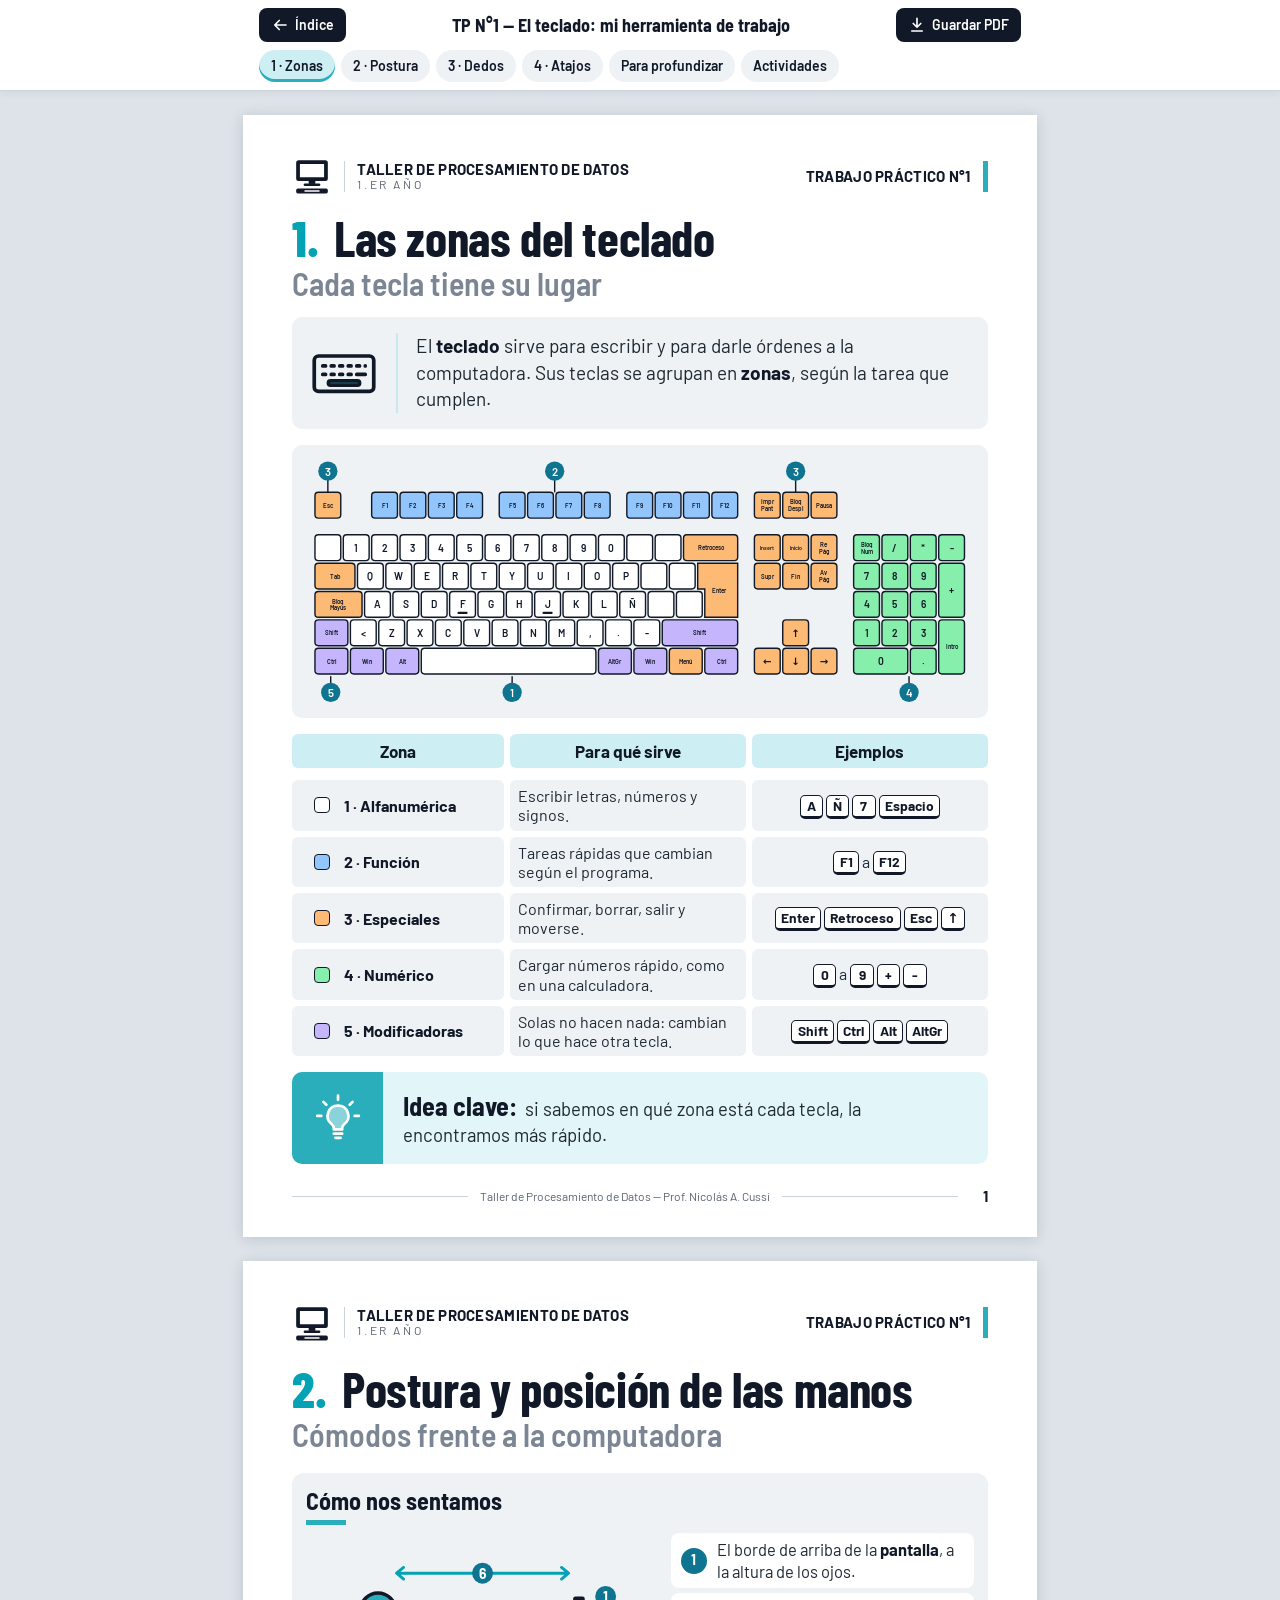
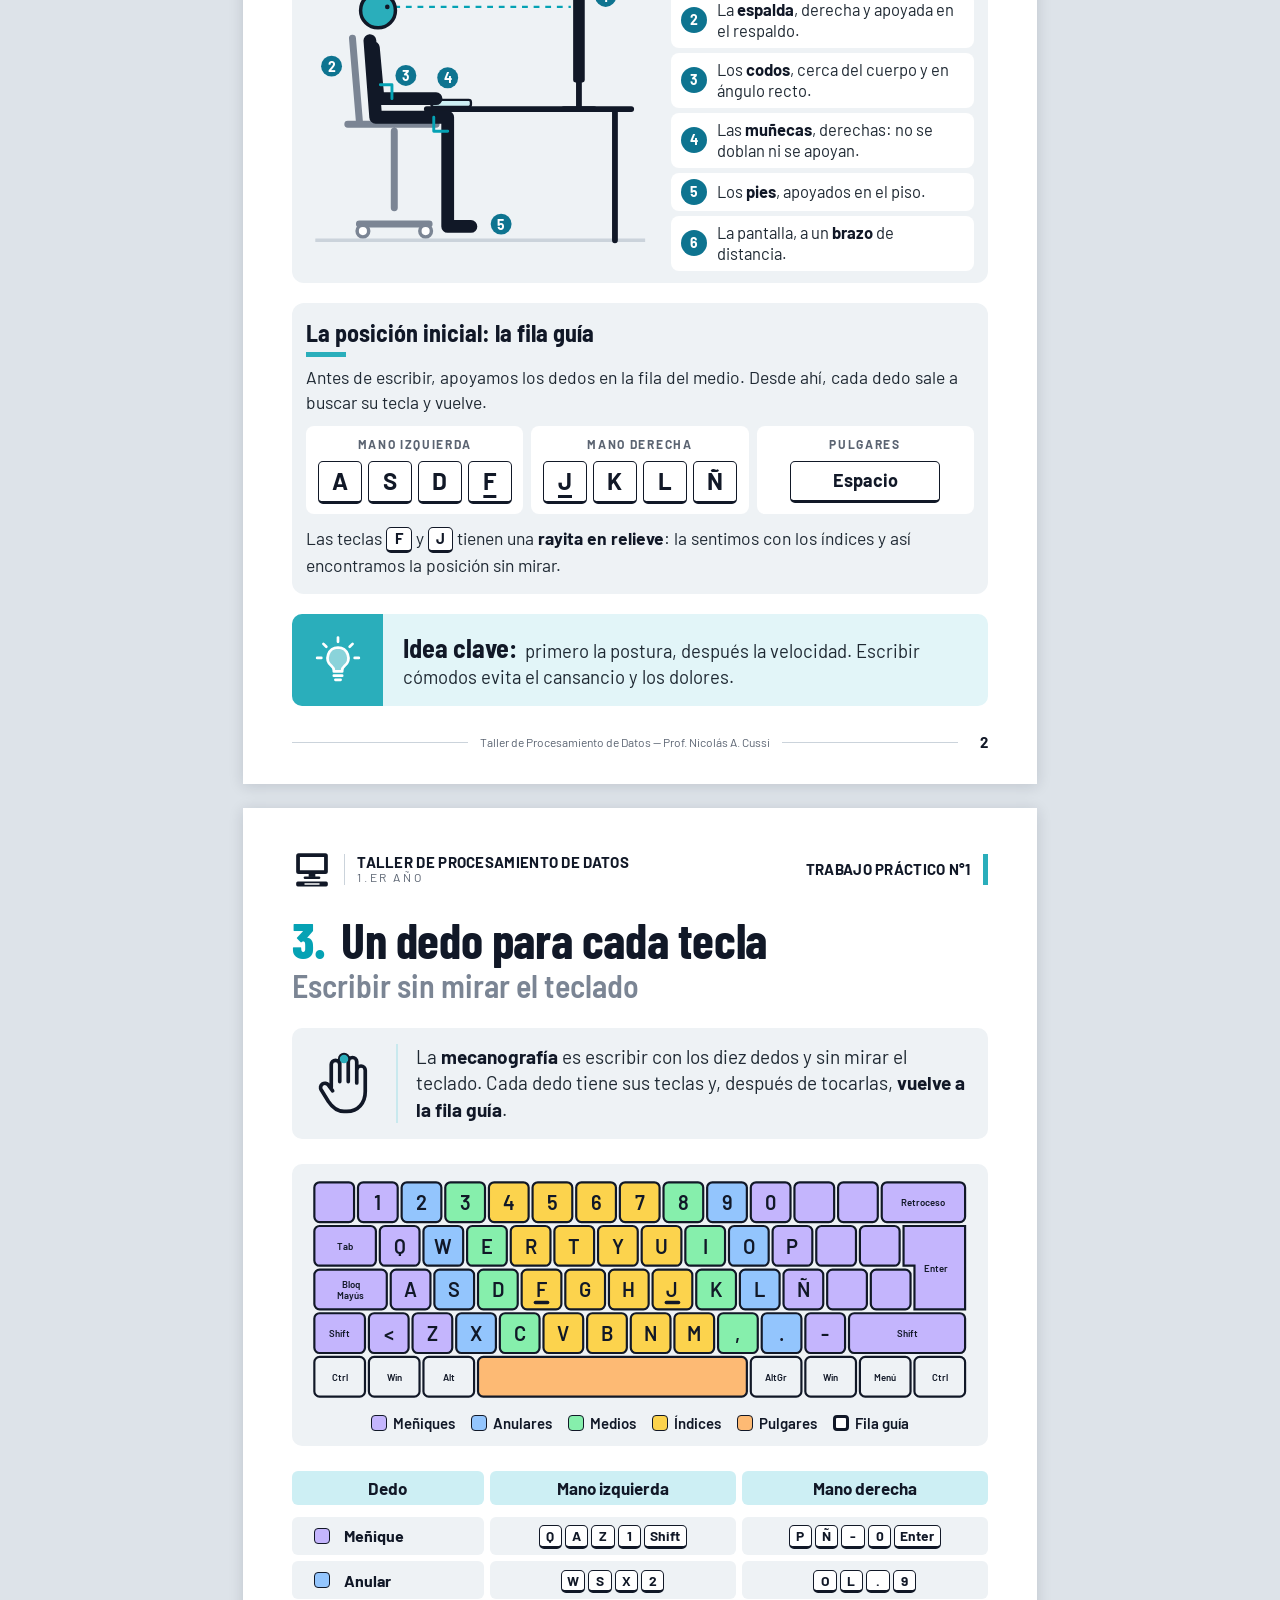
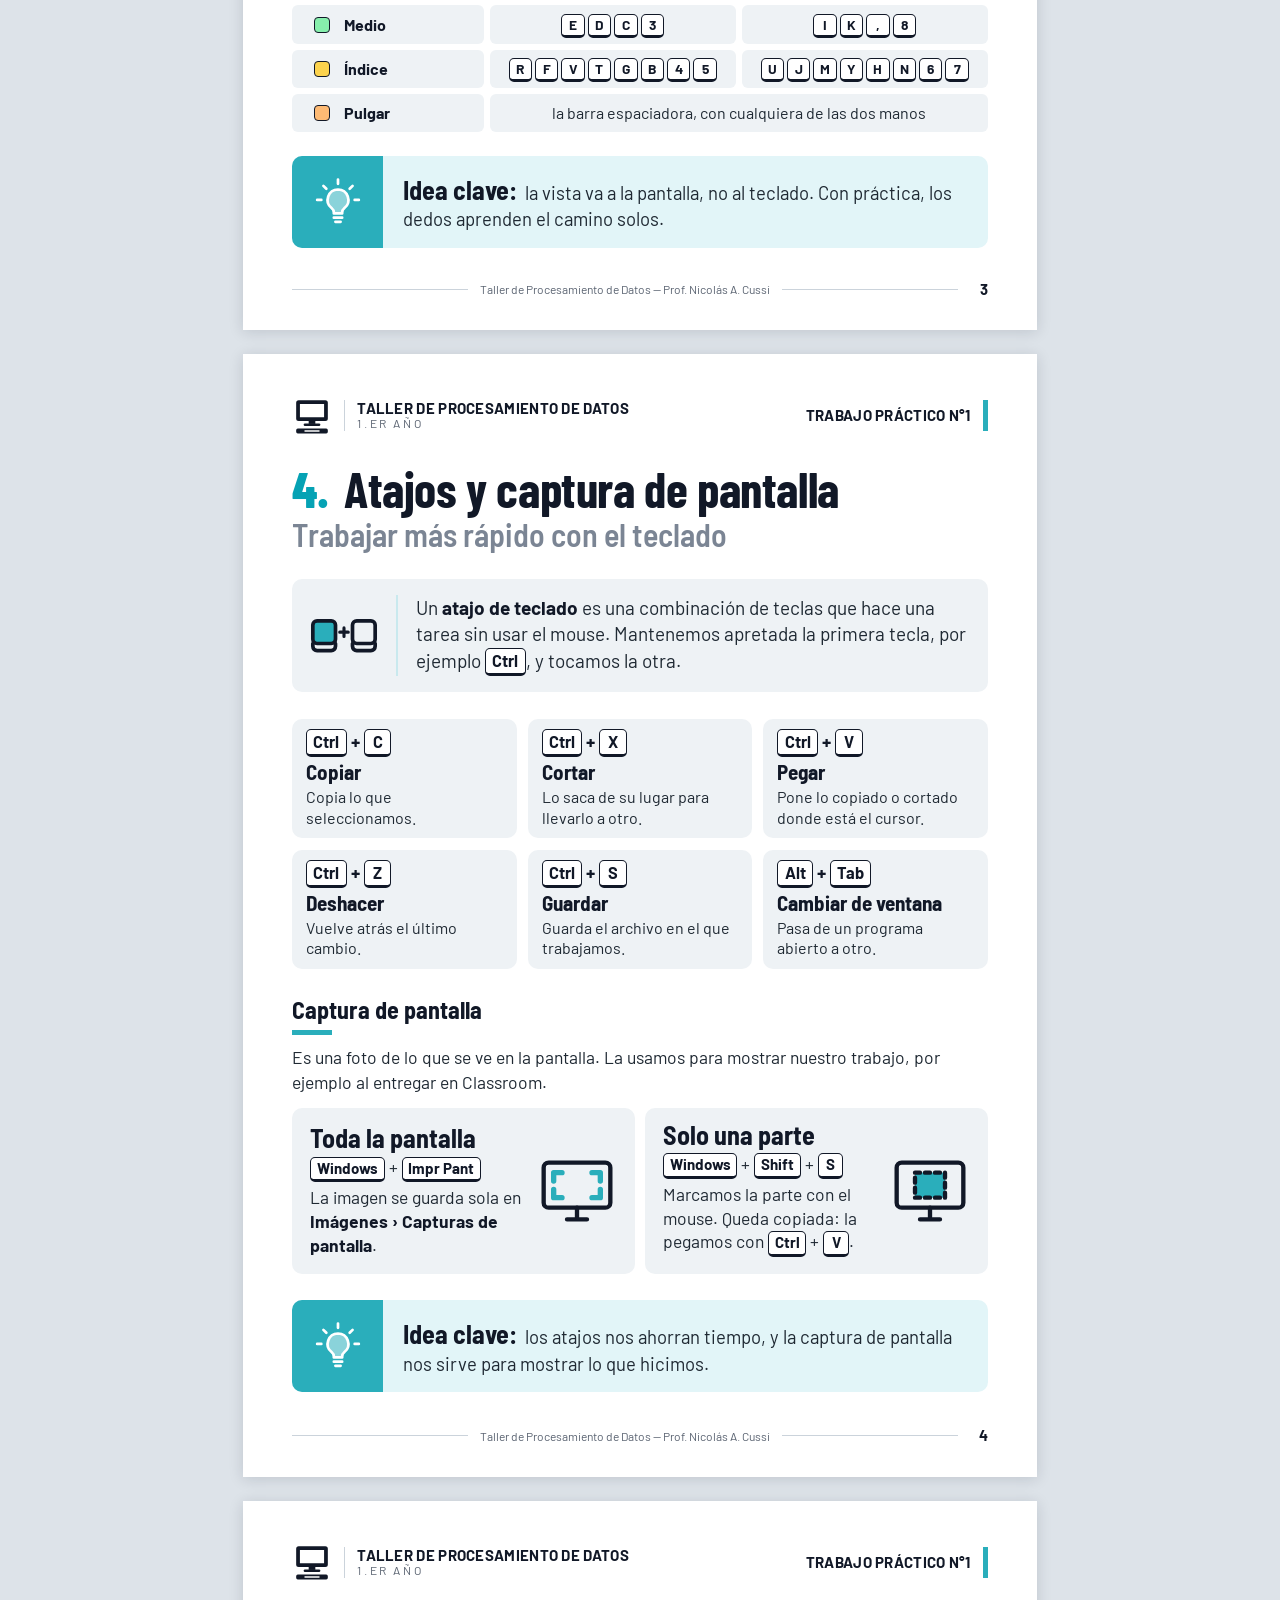
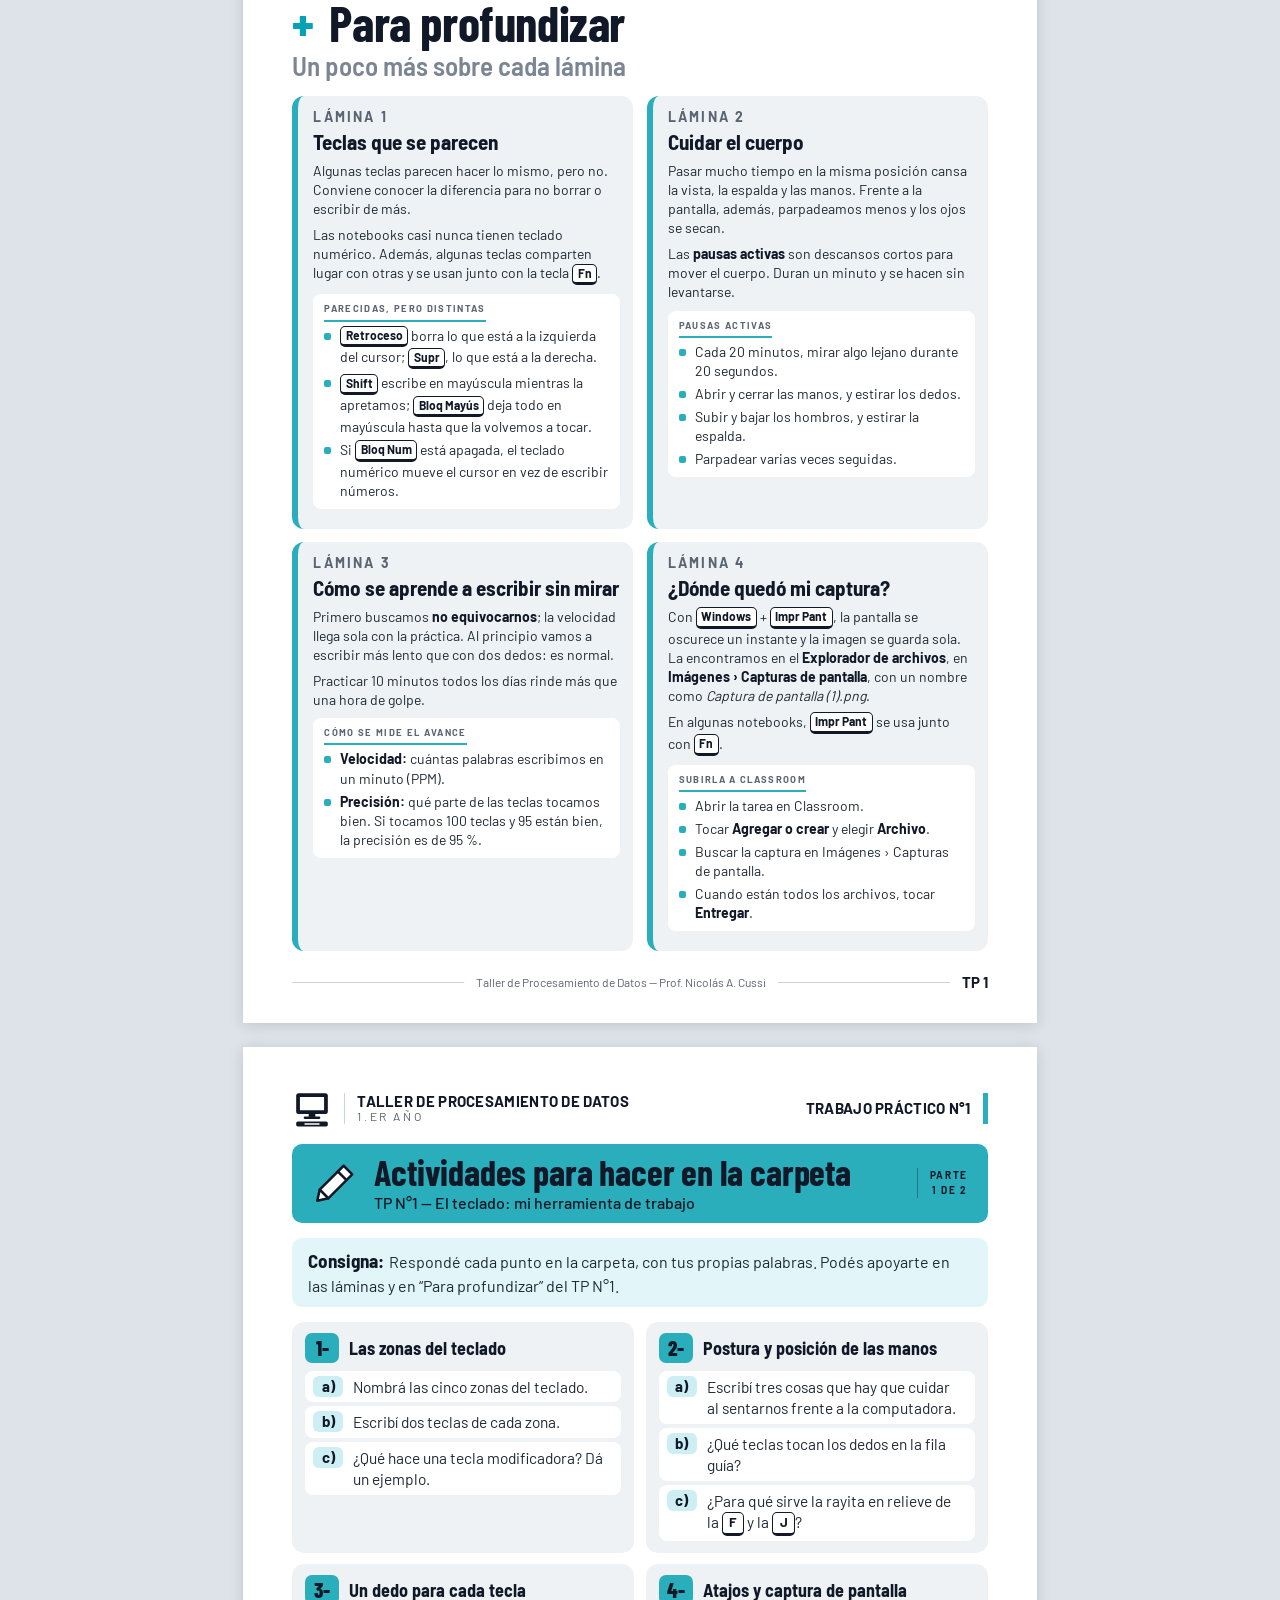
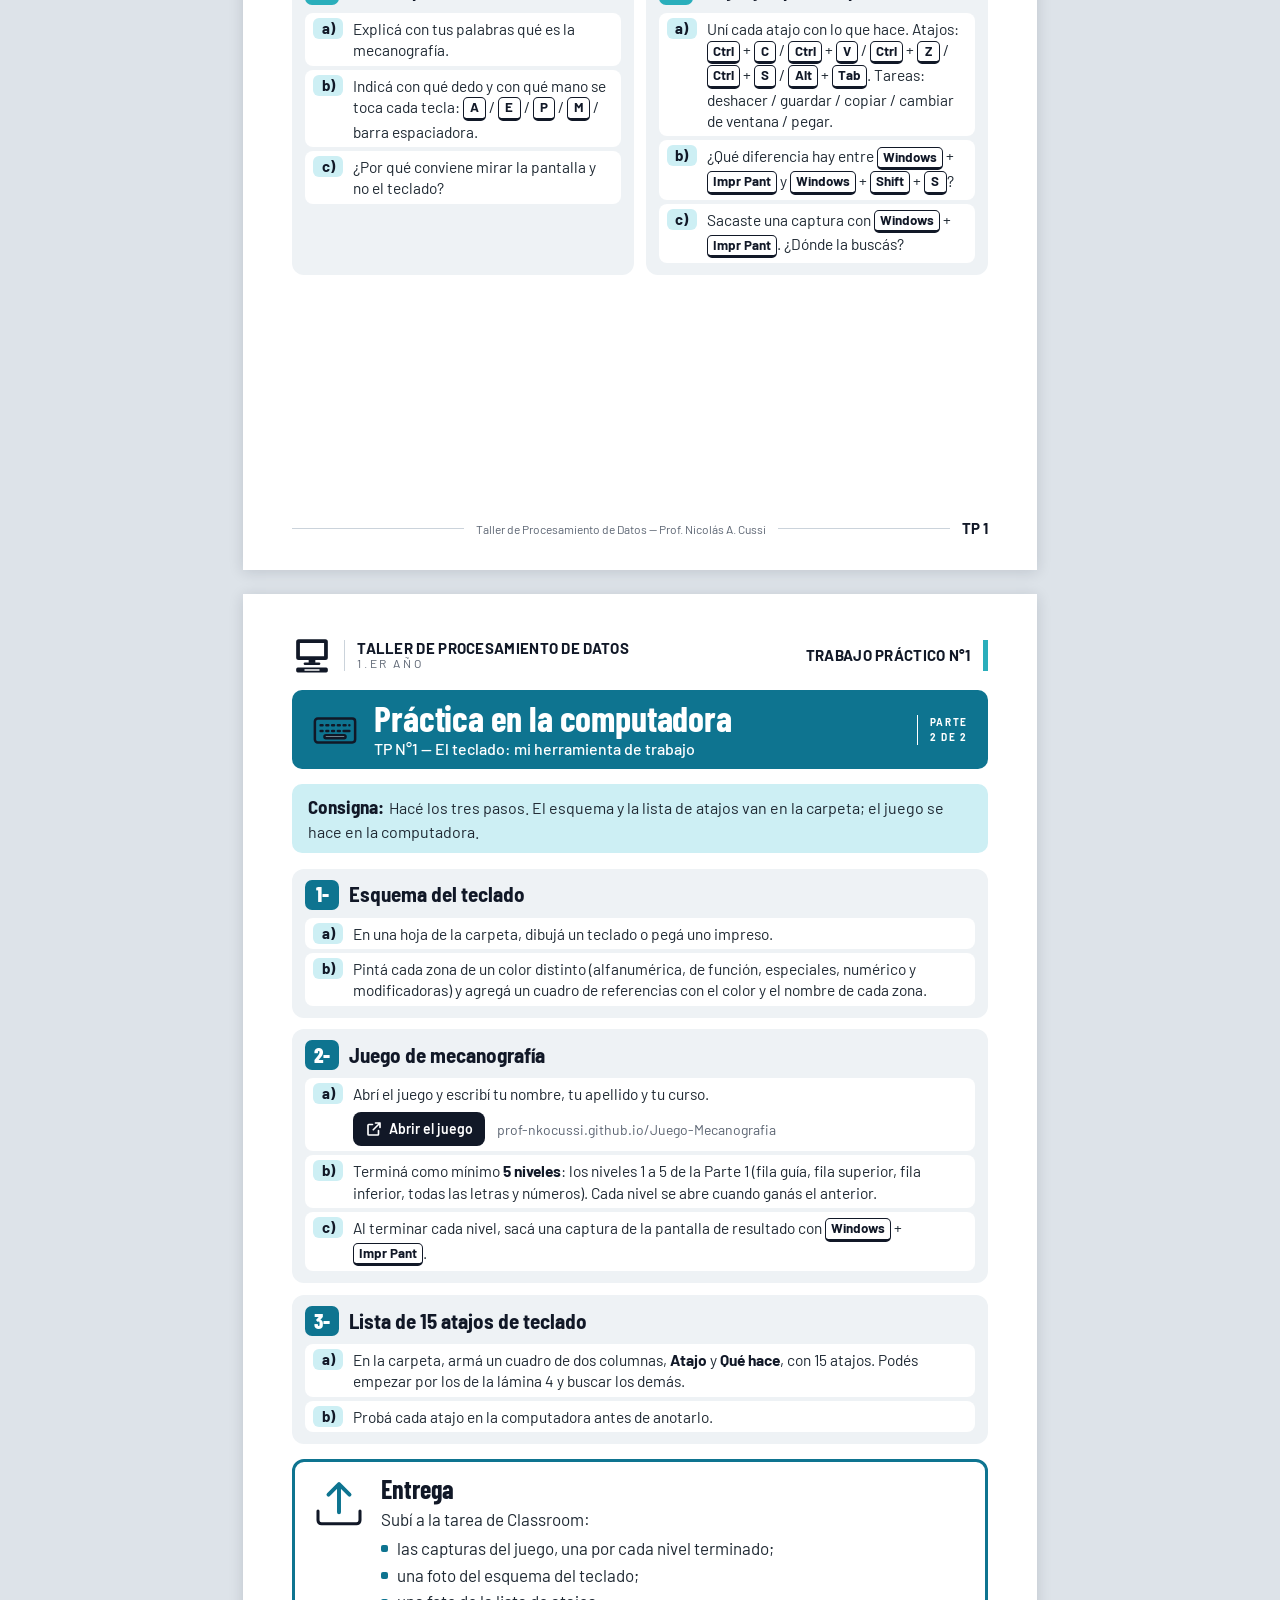
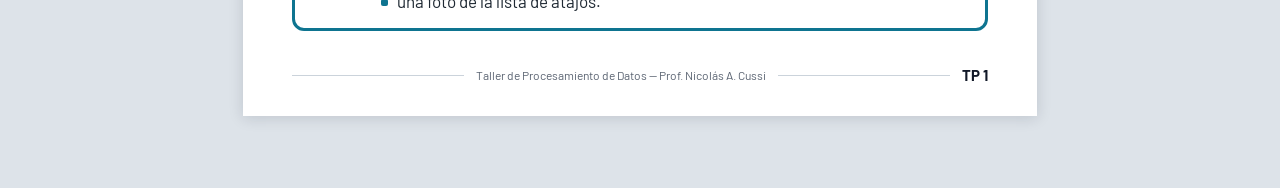
==== commit af500e65: "Cian de base más suave (#2AAEBB) y regla en CLAUDE.md" ====
--- a/unidades/tp01.html
+++ b/unidades/tp01.html
@@ -5,7 +5,7 @@
   <meta name="viewport" content="width=device-width, initial-scale=1">
   <title>TP N°1 — El teclado: mi herramienta de trabajo · Taller de Procesamiento de Datos</title>
   <meta name="description" content="TP N°1 del Taller de Procesamiento de Datos: zonas del teclado, postura, un dedo para cada tecla, atajos de teclado y captura de pantalla. Prof. Nicolás A. Cussi.">
-  <meta name="theme-color" content="#26C6D4">
+  <meta name="theme-color" content="#2AAEBB">
   <link rel="preload" href="../assets/fonts/barlow-latin-400-normal.woff2" as="font" type="font/woff2" crossorigin>
   <link rel="preload" href="../assets/fonts/barlow-semi-condensed-latin-700-normal.woff2" as="font" type="font/woff2" crossorigin>
   <link rel="stylesheet" href="../assets/css/estilos.css">
--- a/assets/css/estilos.css
+++ b/assets/css/estilos.css
@@ -17,7 +17,7 @@
 /* ---------- Paleta (detectada del PDF) ---------- */
 :root {
   /* Identidad del cuadernillo */
-  --cian: #26C6D4;          /* acento: íconos, barras, flechas, recuadros */
+  --cian: #2AAEBB;          /* acento: íconos, barras, flechas, recuadros (antes #26C6D4, más chillón) */
   --cian-numero: #05A2B4;   /* número de cada título (ajustado: 3:1 sobre blanco) */
   --cian-claro: #CDEFF4;    /* encabezados de tarjetas */
   --cian-suave: #E2F5F8;    /* fondo de "Idea clave" */
@@ -239,7 +239,7 @@
   background: var(--panel); border-radius: 8px; padding: 12px 14px;
 }
 .paso .ico { grid-area: ico; width: 56px; height: 56px; margin: 0 auto; }
-.paso h3 { grid-area: tit; font-family: var(--fuente); font-weight: 700; font-size: 19px; color: var(--tinta); }
+.paso h3, .paso h4 { grid-area: tit; font-family: var(--fuente); font-weight: 700; font-size: 19px; color: var(--tinta); }
 .paso p  { grid-area: txt; font-size: 16px; line-height: 1.3; }
 
 /* Tarjetas blancas con encabezado celeste */
@@ -293,7 +293,7 @@
   display: grid; grid-template-columns: 1fr auto; align-items: center; gap: 12px;
   background: var(--panel); border-radius: var(--radio); padding: 14px;
 }
-.comparar h3 { font-family: var(--fuente-titulo); font-weight: 700; font-size: 23px; color: var(--tinta); line-height: 1.1; margin-bottom: 4px; }
+.comparar h3, .comparar h4 { font-family: var(--fuente-titulo); font-weight: 700; font-size: 23px; color: var(--tinta); line-height: 1.1; margin-bottom: 4px; }
 .comparar p { font-size: 16.5px; line-height: 1.35; }
 
 /* Tabla comparativa */
@@ -451,9 +451,9 @@
 
 /* Atajos */
 .atajos { display: grid; gap: 8px; }
-.atajos li { display: grid; gap: 3px; background: var(--panel); border-radius: var(--radio); padding: 10px 14px; }
+.atajos li { display: grid; gap: 3px; align-content: start; background: var(--panel); border-radius: var(--radio); padding: 10px 14px; }
 .atajos__teclas { font-size: 18px; font-weight: 700; color: var(--tinta); }
-.atajos h3 { font-family: var(--fuente-titulo); font-weight: 700; font-size: 20px; line-height: 1.15; color: var(--tinta); }
+.atajos h3, .atajos h4 { font-family: var(--fuente-titulo); font-weight: 700; font-size: 20px; line-height: 1.15; color: var(--tinta); }
 .atajos p:last-child { font-size: 15.5px; line-height: 1.3; }
 .texto--sub { margin: 10px 0 12px; font-size: 16.5px; }
 .comparar p kbd { margin-bottom: 4px; }
@@ -511,7 +511,7 @@
   font-size: 11.5px; color: var(--gris);
 }
 .pie__linea { flex: 1; height: 1px; background: var(--linea); }
-.pie__num { font-weight: 700; font-size: 15px; color: var(--tinta); min-width: 1.2em; text-align: right; }
+.pie__num { font-weight: 700; font-size: 15px; color: var(--tinta); min-width: 1.2em; text-align: right; white-space: nowrap; }
 
 /* ==========================================================
    Actividades para hacer en la carpeta
@@ -597,6 +597,9 @@
   /* Tintes para rellenar teclas (dedos y zonas): siempre con texto --tinta encima */
   --tinte-violeta: #C4B5FD;  --tinte-azul: #93C5FD;  --tinte-verde: #86EFAC;
   --tinte-ambar: #FCD34D;    --tinte-naranja: #FDBA74;
+
+  /* Muestras de color dentro de un documento (lámina 7): texto en color y resaltador */
+  --doc-rojo: #B91C1C;  --doc-resaltado: #FEF08A;
 }
 
 /* ---- Programa de cada TP, tarjeta o módulo ----
@@ -606,21 +609,33 @@
 .prog--hojas, .tp--hojas, .bloque--hojas { --prog: var(--hojas); --prog-claro: var(--hojas-claro); --prog-texto: var(--hojas-texto); --prog-linea: var(--hojas-linea); --prog-sobre: var(--blanco); }
 .prog--pres, .tp--pres, .bloque--pres { --prog: var(--pres); --prog-claro: var(--pres-claro); --prog-texto: var(--pres-texto); --prog-linea: var(--pres-linea); --prog-sobre: var(--tinta); }
 .prog--canva, .tp--canva, .bloque--canva { --prog: var(--canva); --prog-claro: var(--canva-claro); --prog-texto: var(--canva-texto); --prog-linea: var(--canva-linea); --prog-sobre: var(--blanco); }
-
-/* ---- Actividades: Parte 1 (carpeta) en cian; Parte 2 (computadora) con el color del programa ---- */
-.lamina--compu .act-banda, .lamina--compu .act__num { background: var(--prog); color: var(--prog-sobre); }
-.lamina--compu .act-banda .ico { --ac: var(--prog-claro); }
+/* Portada, Módulo 1: el cian de base en vez de --teclado */
+.tp--cian, .bloque--cian { --prog: var(--cian); --prog-claro: var(--cian-claro); --prog-texto: var(--cian-texto); --prog-linea: var(--panel-linea); --prog-sobre: var(--tinta); }
+
+/* ---- Números en círculo (listas al lado de un esquema y círculos dentro del SVG):
+   cian oscuro en todos los TPs; en la Parte 2 siguen en naranja (ver abajo) ---- */
+:root { --num-circulo: #0E7490; }   /* con número blanco: 5,4:1 */
+.puntos__n { background: var(--num-circulo); color: var(--blanco); }
+.esquema .badge, .p-ref circle { fill: var(--num-circulo); }
+.esquema .badge + text, .p-ref text { fill: var(--blanco); }
+
+/* ---- Actividades: Parte 1 (carpeta) en cian; Parte 2 (computadora) en cian oscuro en todos los TPs.
+   Las rutas de menú y las fórmulas dentro de la Parte 2 siguen con el color del programa (--prog). ---- */
+.lamina--compu { --compu: var(--num-circulo); --compu-claro: var(--cian-claro); }
+.lamina--compu .act-banda, .lamina--compu .act__num { background: var(--compu); color: var(--blanco); }
+.lamina--compu .act-banda .ico { --ac: var(--compu-claro); }
 .lamina--compu .act-banda__parte { border-left-color: currentColor; }
-.lamina--compu .act__letra, .lamina--compu .consigna { background: var(--prog-claro); }
-.lamina--compu .act__caso { border-left-color: var(--prog); }
-.lamina--compu .act__frases li::before { background: var(--prog); }
-.lamina--compu .entrega { border-color: var(--prog); }
-.lamina--compu .entrega .ico { --ac: var(--prog); }
-.lamina--compu .puntos__n { background: var(--naranja-texto); }   /* los "!" son avisos */
+.lamina--compu .act__letra, .lamina--compu .consigna { background: var(--compu-claro); }
+.lamina--compu .act__caso { border-left-color: var(--compu); }
+.lamina--compu .act__frases li::before { background: var(--compu); }
+.lamina--compu .entrega { border-color: var(--compu); }
+.lamina--compu .entrega .ico { --ac: var(--compu); }
+.lamina--compu .puntos__n { background: var(--naranja-texto); color: var(--blanco); }   /* los "!" son avisos */
 
 /* ---- Portada: franja, número, barrita y etiquetas por programa ---- */
 .tp { box-shadow: inset 6px 0 0 var(--prog, var(--cian)); }   /* franja sin tocar el borde del hover */
 .tp .tp__num { color: var(--prog-texto, var(--cian-texto)); }
+.tp--cian .tp__num { color: var(--cian-numero); }   /* Módulo 1: el número turquesa de siempre */
 a.tp:hover { border-color: var(--prog, var(--cian)); }
 .bloque .subtitulo::after { background: var(--prog, var(--cian)); }
 .bloque--pres-canva .subtitulo::after { background: linear-gradient(90deg, var(--pres) 0 50%, var(--canva) 50%); }   /* dos programas: bandas con corte neto */
@@ -634,6 +649,7 @@
 .etq--hojas { background: var(--hojas-texto); }
 .etq--pres { background: var(--pres-texto); }
 .etq--canva { background: var(--canva-texto); }
+.etq--cian { background: var(--cian); color: var(--tinta); }   /* sobre cian, texto oscuro */
 .tp__tecs { display: inline-flex; flex-wrap: wrap; gap: 4px; margin-right: 8px; vertical-align: 1px; }
 .tp__tecs .etq { font-size: 11px; letter-spacing: 0; text-transform: none; padding: 0 7px; }
 
@@ -663,12 +679,14 @@
 
 /* ---- Esquemas ---- */
 .ico--carpeta { --ac: var(--carpeta); }
+.ico--docs { --ac: var(--docs); }
+.act-banda .ico { --doc-lineas: var(--tinta); }   /* ícono de documento sobre relleno claro: renglones oscuros */
 .pf__lista li.punto--cian::before { background: var(--cian-texto); }
 .pf__lista li.punto--naranja::before { background: var(--naranja-texto); }
 
 /* ---- Teclado: un color por zona y por dedo (reemplaza las reglas .z-* y .d-* anteriores) ----
    Ya no hay teclas oscuras: las letras de las teclas van con .tt (--tinta);
-   .tt--claro queda solo para los números blancos de los círculos (.badge). */
+   .tt--claro no va en teclas: queda para los números de los círculos (.badge) y los botones oscuros. */
 .z-alfa { fill: var(--blanco); background: var(--blanco); }
 .d-no { fill: var(--panel); background: var(--panel); }
 .z-mod, .d-me { fill: var(--tinte-violeta); background: var(--tinte-violeta); }
@@ -676,6 +694,110 @@
 .z-num, .d-md { fill: var(--tinte-verde); background: var(--tinte-verde); }
 .d-in { fill: var(--tinte-ambar); background: var(--tinte-ambar); }
 .z-esp, .d-pu { fill: var(--tinte-naranja); background: var(--tinte-naranja); }
+
+/* ==========================================================
+   TP2: pantallas de Drive y Documentos, formato del texto
+   ========================================================== */
+/* Pantalla de un programa: esquema SVG + lista numerada */
+.pantalla { display: grid; gap: 12px; background: var(--panel); border-radius: 12px; padding: 16px 14px; }
+.pantalla__cuerpo { display: grid; gap: 12px; align-items: center; }
+.esquema--ventana svg { max-width: 520px; margin: 0 auto; }
+.esquema--barra svg { max-width: 560px; margin: 0 auto; }
+
+/* Ventana de un programa (esquemas SVG) */
+.v-fondo { fill: var(--blanco); }
+.v-marco { fill: none; stroke: var(--tinta); stroke-width: 1.2; }
+.v-barra { fill: var(--prog-claro); }
+.v-barra--neutra { fill: var(--panel); }   /* Drive no tiene color propio */
+.v-gris { fill: var(--panel); }
+.v-borde { fill: var(--blanco); stroke: var(--linea); stroke-width: 1; }
+.v-boton { fill: var(--blanco); stroke: var(--tinta); stroke-width: .9; }
+.v-boton--prog { stroke: var(--prog-texto); }
+.v-caja { fill: none; stroke: var(--prog); stroke-width: 1; stroke-dasharray: 3 2; }
+.v-prog-claro { fill: var(--prog-claro); stroke: var(--prog-linea); stroke-width: 1; }
+.v-sep { fill: none; stroke: var(--linea); stroke-width: 1; }
+.v-sep--prog { stroke: var(--prog-linea); }
+.v-trazo { fill: none; stroke: var(--tinta); stroke-width: 1.2; stroke-linecap: round; stroke-linejoin: round; }
+.v-trazo--prog { stroke: var(--prog-texto); }
+.v-trazo-claro { fill: none; stroke: var(--blanco); stroke-width: 1.2; stroke-linecap: round; }
+.v-renglon { fill: none; stroke: var(--linea); stroke-width: 2.2; stroke-linecap: round; }
+.v-cursor { fill: none; stroke: var(--tinta); stroke-width: 1.6; }
+.v-tinta { fill: var(--tinta); }
+.v-rojo { fill: var(--punto-rojo); }
+.v-amarillo { fill: var(--punto-amarillo); }
+.v-verde { fill: var(--punto-verde); }
+.v-carpeta { fill: var(--carpeta); }
+.v-carpeta-claro { fill: var(--carpeta-claro); stroke: var(--carpeta-linea); stroke-width: 1; }
+.v-doc { fill: var(--docs); }
+.v-muestra-rojo { fill: var(--doc-rojo); }
+.v-muestra-resaltado { fill: var(--doc-resaltado); stroke: var(--tinta); stroke-width: .5; }
+.esquema .tt--prog { fill: var(--prog-texto); }
+.esquema .tt--b { font-weight: 700; }
+.esquema .tt--i { font-style: italic; }
+
+/* Fuente, tamaño y color (lámina 7) */
+.formatos { display: grid; grid-template-columns: 1fr 1fr; gap: 8px; }
+.formatos .tarjeta { gap: 6px; padding-bottom: 10px; }
+.formatos .tarjeta__cab { font-size: 16px; }
+.formatos .tarjeta p { font-size: 15px; }
+.tarjeta .formatos__muestra {
+  flex-grow: 1; display: flex; flex-direction: column; justify-content: center; gap: 2px;
+  font-size: 17px; line-height: 1.2; color: var(--tinta);
+}
+.tarjeta .formatos__muestra--tam { flex-direction: row; justify-content: center; align-items: baseline; gap: 10px; }
+.formatos__muestra--tam span { display: inline-flex; flex-direction: column; align-items: center; line-height: 1; }
+.formatos__muestra--tam small { font-size: 12px; font-weight: 700; color: var(--gris); margin-top: 3px; }
+.t-11 { font-size: 15px; }
+.t-14 { font-size: 19px; }
+.t-20 { font-size: 27px; }
+.f-arial { font-family: Arial, "Liberation Sans", Helvetica, sans-serif; }
+.f-times { font-family: "Times New Roman", Times, "Liberation Serif", serif; }
+.f-courier { font-family: "Courier New", Courier, "Liberation Mono", monospace; }
+.muestra-color { color: var(--doc-rojo); font-weight: 600; }
+.muestra-resaltado { background: var(--doc-resaltado); color: var(--tinta); padding: 0 3px; }
+
+/* Botones de la barra de herramientas dentro del texto (B, I, U) */
+.btn-prog {
+  display: inline-flex; align-items: center; justify-content: center;
+  min-width: 1.6em; height: 1.6em; padding: 0 .3em; border-radius: 6px; vertical-align: middle;
+  background: var(--prog-claro); color: var(--prog-texto); box-shadow: inset 0 0 0 1px var(--prog-linea);
+  font-family: var(--fuente); font-weight: 700; font-size: .9em;
+}
+.btn-prog--i { font-style: italic; }
+.btn-prog--u { text-decoration: underline; text-underline-offset: 2px; }
+
+/* Alineación (lámina 8) */
+.alinear { display: grid; grid-template-columns: 1fr 1fr; gap: 8px; }
+.alinear li {
+  display: flex; flex-direction: column; align-items: center; gap: 5px; text-align: center;
+  background: var(--panel); border-radius: var(--radio); padding: 12px 8px;
+}
+.alinear svg { width: 66px; height: 51px; }
+.al-hoja { fill: var(--blanco); stroke: var(--tinta); stroke-width: 1.5; }
+.al-renglon { fill: none; stroke: var(--prog); stroke-width: 2.6; stroke-linecap: round; }
+.alinear h4 { font-family: var(--fuente-titulo); font-weight: 700; font-size: 18px; line-height: 1.15; color: var(--tinta); min-height: 2.3em; display: flex; align-items: center; }
+.alinear p { font-size: 15px; line-height: 1.3; }
+.alinear .alinear__atajo { font-size: 15px; font-weight: 700; color: var(--tinta); }
+
+/* Árbol de carpetas ("Para profundizar") */
+.arbol { display: grid; gap: 3px; }
+.arbol li { display: flex; align-items: center; gap: 6px; }
+.arbol .ico { width: 20px; height: 20px; stroke-width: 3.4; }
+.arbol__n2 { padding-left: 14px; }
+.arbol__n3 { padding-left: 28px; }
+.arbol__n4 { padding-left: 42px; }
+
+/* Guía "Crear una cuenta de Google": pantallas chicas con su paso */
+.pasos-cuenta { display: grid; gap: 10px; }
+.pasos-cuenta > li {
+  display: grid; gap: 8px; align-content: start;
+  background: var(--panel); border-radius: var(--radio); padding: 10px;
+}
+.pasos-cuenta .esquema svg { max-width: 400px; margin: 0 auto; }
+.pasos-cuenta p { display: grid; grid-template-columns: 26px 1fr; gap: 8px; align-items: start; font-size: 15.5px; line-height: 1.3; }
+.v-campo { fill: var(--blanco); stroke: var(--gris-sub); stroke-width: .8; }
+.v-boton-tinta { fill: var(--tinta); }
+.v-toque { fill: none; stroke: var(--cian-numero); stroke-width: 2.2; }   /* lo que tocamos */
 
 /* ==========================================================
    Pantallas medianas: secuencias horizontales
@@ -691,7 +813,7 @@
     text-align: center; row-gap: 10px; padding: 14px 10px 16px; height: 100%;
     align-content: start;
   }
-  .paso h3 { font-size: 20px; }
+  .paso h3, .paso h4 { font-size: 20px; }
   .paso .ico { width: 64px; height: 64px; }
   .mosaico { grid-template-columns: repeat(4, 1fr); }
   .ambitos { grid-template-columns: repeat(3, 1fr); }
@@ -722,6 +844,17 @@
   .postura__cuerpo { grid-template-columns: 1.15fr 1fr; gap: 16px; }
   .fila-guia { grid-template-columns: 1fr 1fr 1fr; }
   .atajos { grid-template-columns: 1fr 1fr; }
+  .pantalla__cuerpo { grid-template-columns: 1.7fr 1fr; gap: 14px; }
+  /* Pasos cortos (TP2): ícono a la izquierda, para que ocupen menos alto */
+  .secuencia--sub .paso {
+    grid-template-columns: 50px 1fr; grid-template-areas: "ico tit" "ico txt";
+    text-align: left; row-gap: 3px; column-gap: 12px; padding: 12px 12px; align-content: center;
+  }
+  .secuencia--sub .paso .ico { width: 50px; height: 50px; }
+  .secuencia--sub .paso h4 { font-size: 18px; line-height: 1.15; }
+  .secuencia--sub .paso p { font-size: 15.5px; }
+  .formatos, .alinear { grid-template-columns: repeat(4, 1fr); }
+  .pasos-cuenta { grid-template-columns: 1fr 1fr; }
   .ejemplo { grid-template-columns: auto auto 1fr; }
   .ejemplo p { grid-column: auto; padding-left: 12px; border-left: 2px solid var(--panel-linea); }
 }
@@ -774,7 +907,7 @@
   .intro p { font-size: 19px; padding-left: 18px; }
   .subtitulo { font-size: 24px; }
   .paso { padding: 16px 10px 18px; }
-  .paso h3 { font-size: 21px; }
+  .paso h3, .paso h4 { font-size: 21px; }
   .paso p { font-size: 17.5px; }
   .paso .ico { width: 70px; height: 70px; }
   .tarjeta__cab { font-size: 19px; }
@@ -794,7 +927,7 @@
   .idea p { font-size: 18.5px; padding: 16px 20px; }
   .idea strong { font-size: 26px; }
   .comparar li { padding: 13px 18px; }
-  .comparar h3 { font-size: 26px; }
+  .comparar h3, .comparar h4 { font-size: 26px; }
   .comparar p { font-size: 17.5px; }
   .comparar .ico--xl { width: 80px; height: 80px; }
   .tabla-comp th, .tabla-comp td { font-size: 17px; padding: 8px 8px; }
@@ -823,7 +956,7 @@
   /* TP1: teclado, postura y atajos */
   .atajos { grid-template-columns: repeat(3, 1fr); gap: 3mm; }
   .atajos__teclas { font-size: 19px; }
-  .atajos h3 { font-size: 21px; }
+  .atajos h3, .atajos h4 { font-size: 21px; }
   .atajos p:last-child { font-size: 16px; }
   .texto--sub { font-size: 17.5px; }
   .puntos li { font-size: 16.5px; }
@@ -836,6 +969,21 @@
   .postura { padding: 14px 14px 12px; gap: 8px; }
   .esquema--teclado { padding: 12px 16px; }
   .puntos li { padding: 6px 10px; }
+
+  /* TP2: pantallas, formato del texto y alineación */
+  .pantalla { padding: 14px 16px; gap: 10px; }
+  .pantalla .puntos li { font-size: 15.5px; line-height: 1.25; padding: 5px 9px; }
+  .secuencia--sub .paso { padding: 12px 14px; }
+  .secuencia--sub .paso p { font-size: 16px; }
+  .formatos .tarjeta__cab { font-size: 17px; }
+  .formatos .tarjeta p { font-size: 15.5px; }
+  .alinear li { padding: 12px 8px 14px; }
+  .alinear h4 { font-size: 19px; }
+  .alinear p, .alinear .alinear__atajo { font-size: 16px; }
+  .arbol .ico { width: 18px; height: 18px; }
+  .pasos-cuenta { grid-template-columns: repeat(3, 1fr); gap: 3mm; }
+  .pasos-cuenta > li { padding: 9px 9px 10px; }
+  .pasos-cuenta p { font-size: 15px; }
 
   /* Tablas de la hoja A4 (heredadas del cuadernillo base) */
   .senal--fila { margin-top: 30%; }
